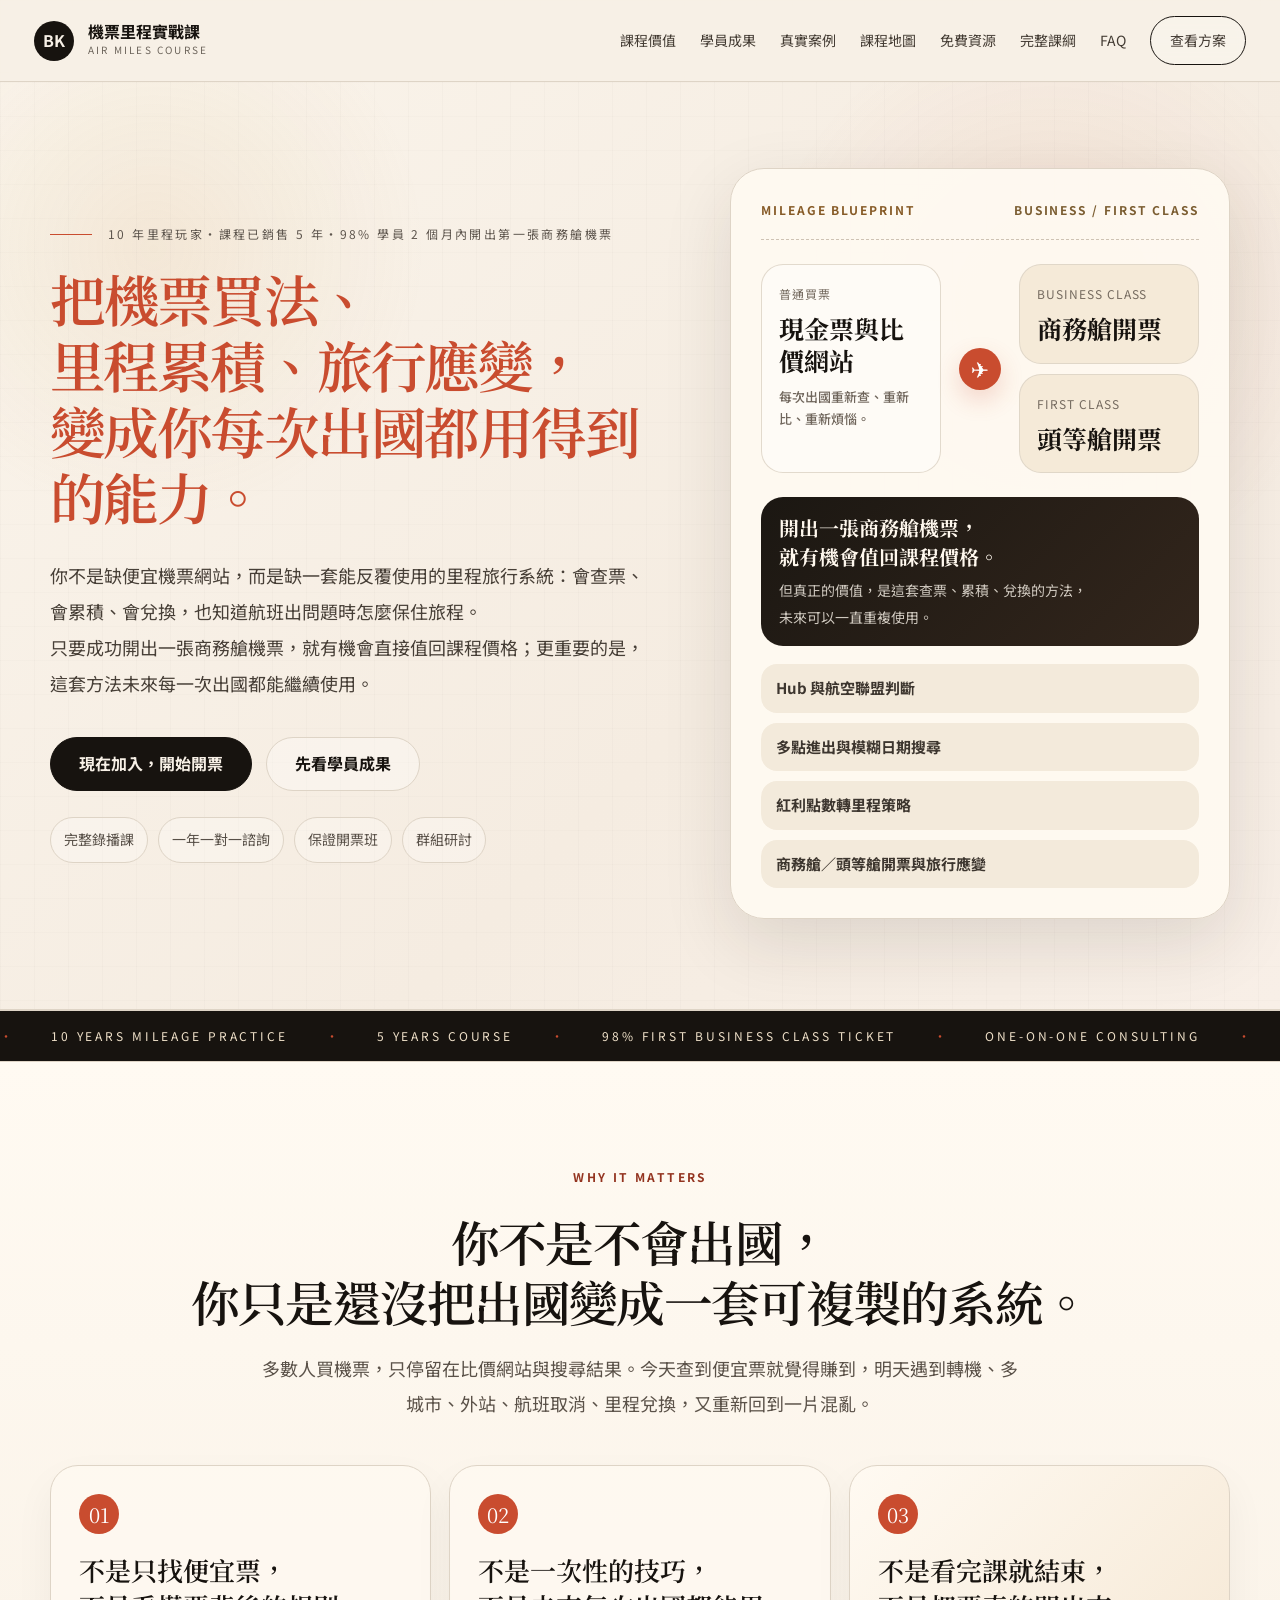
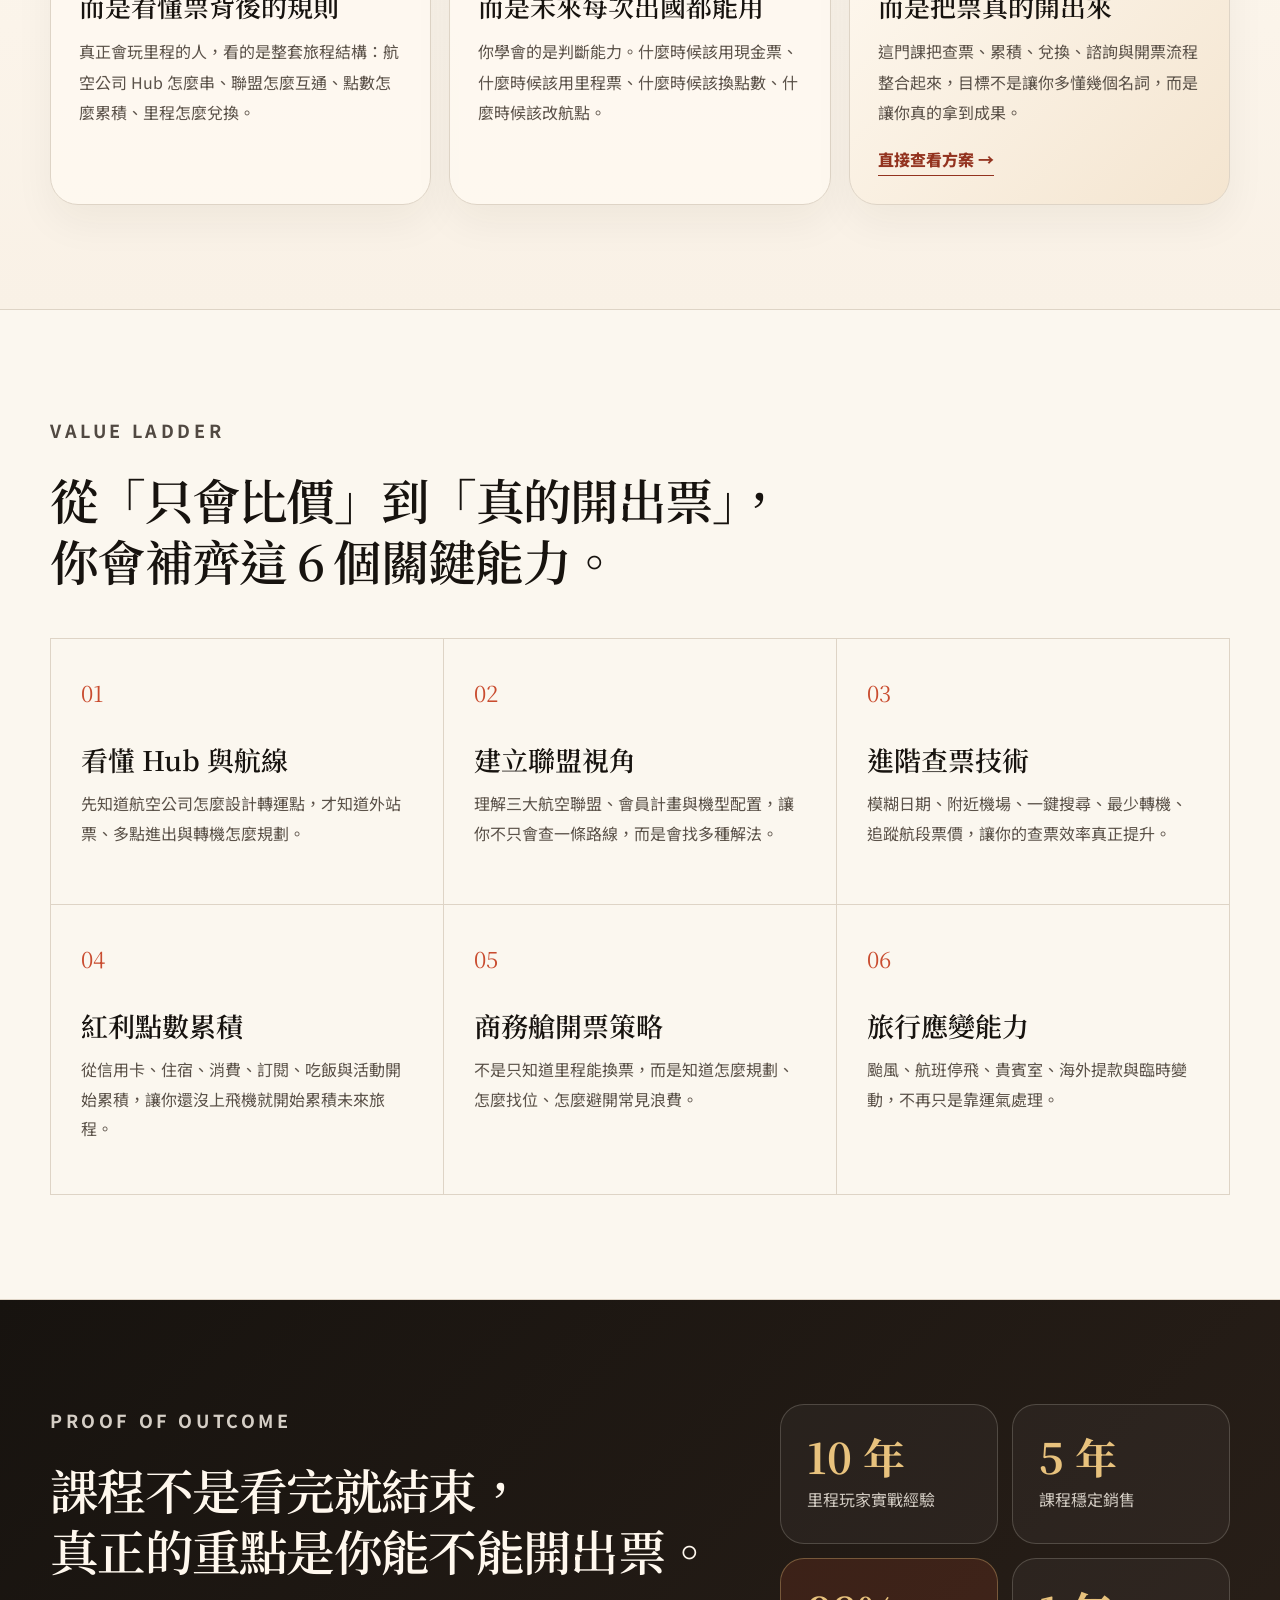
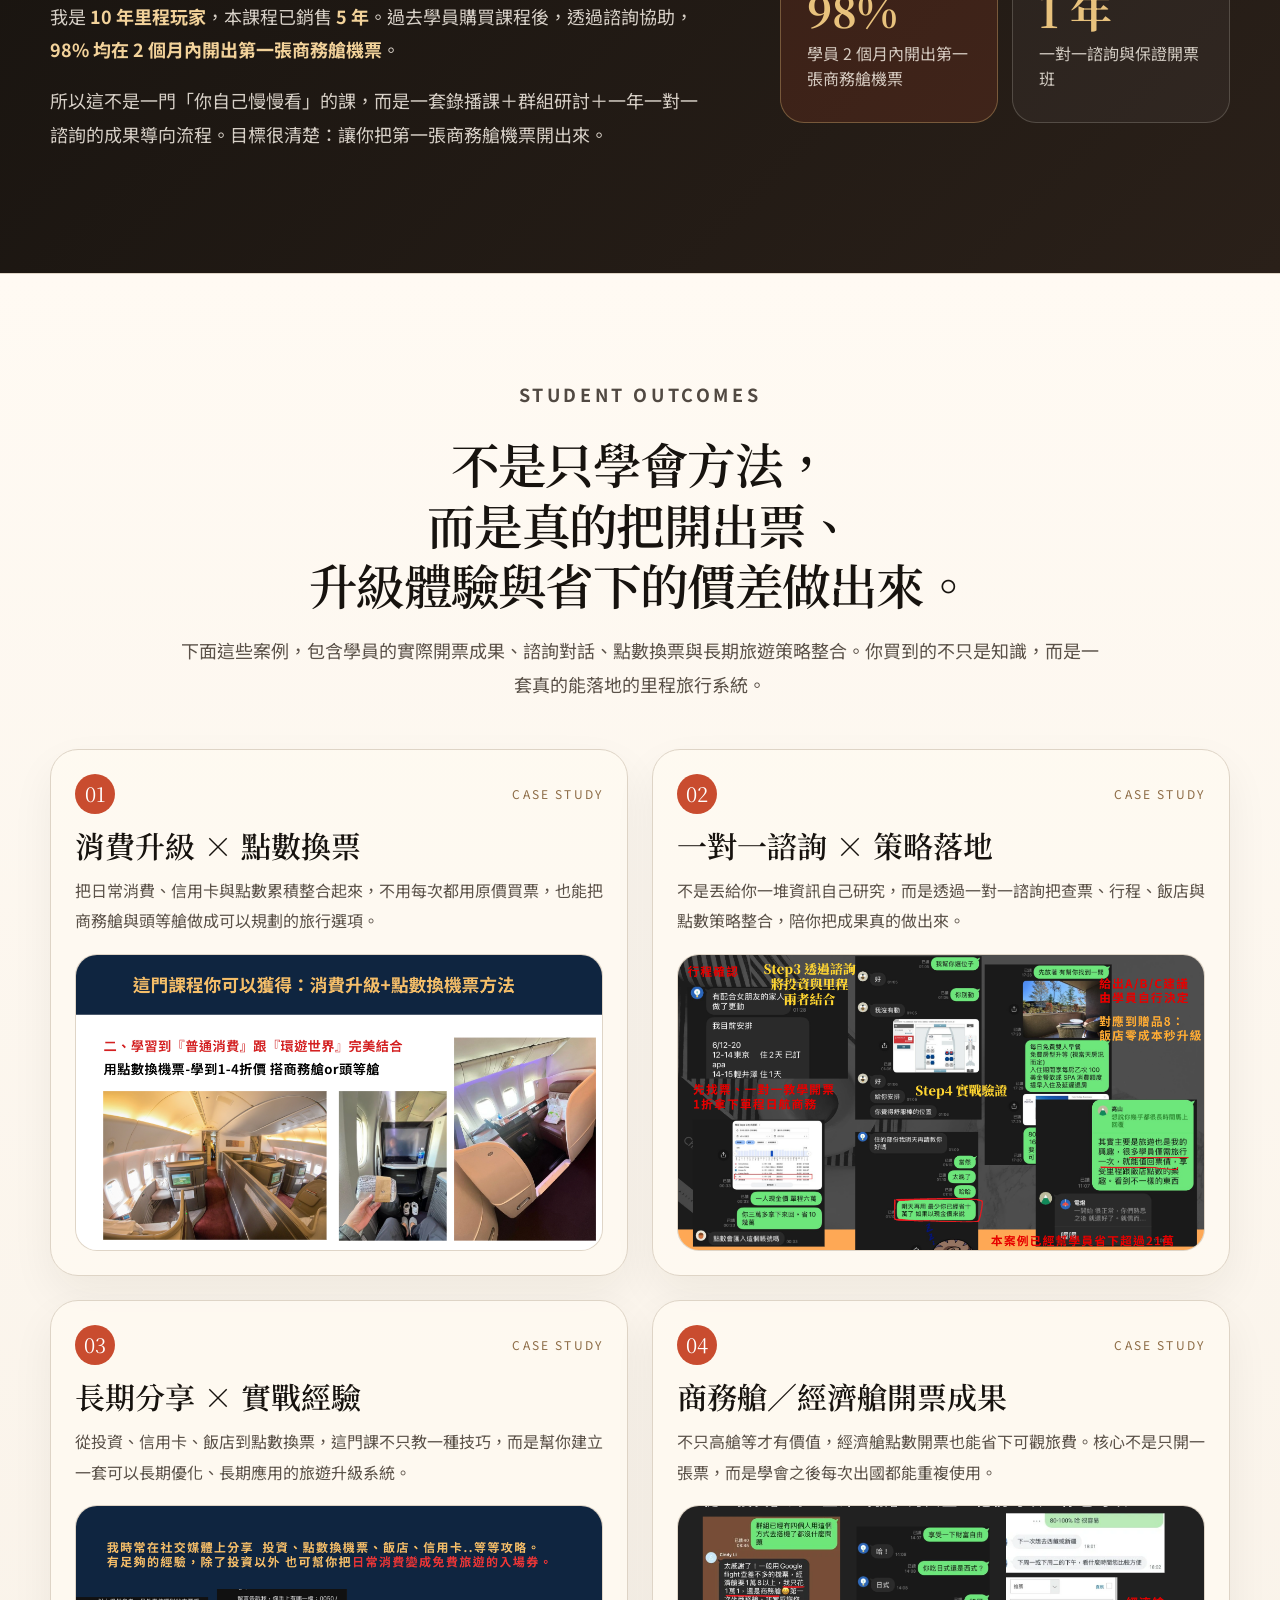
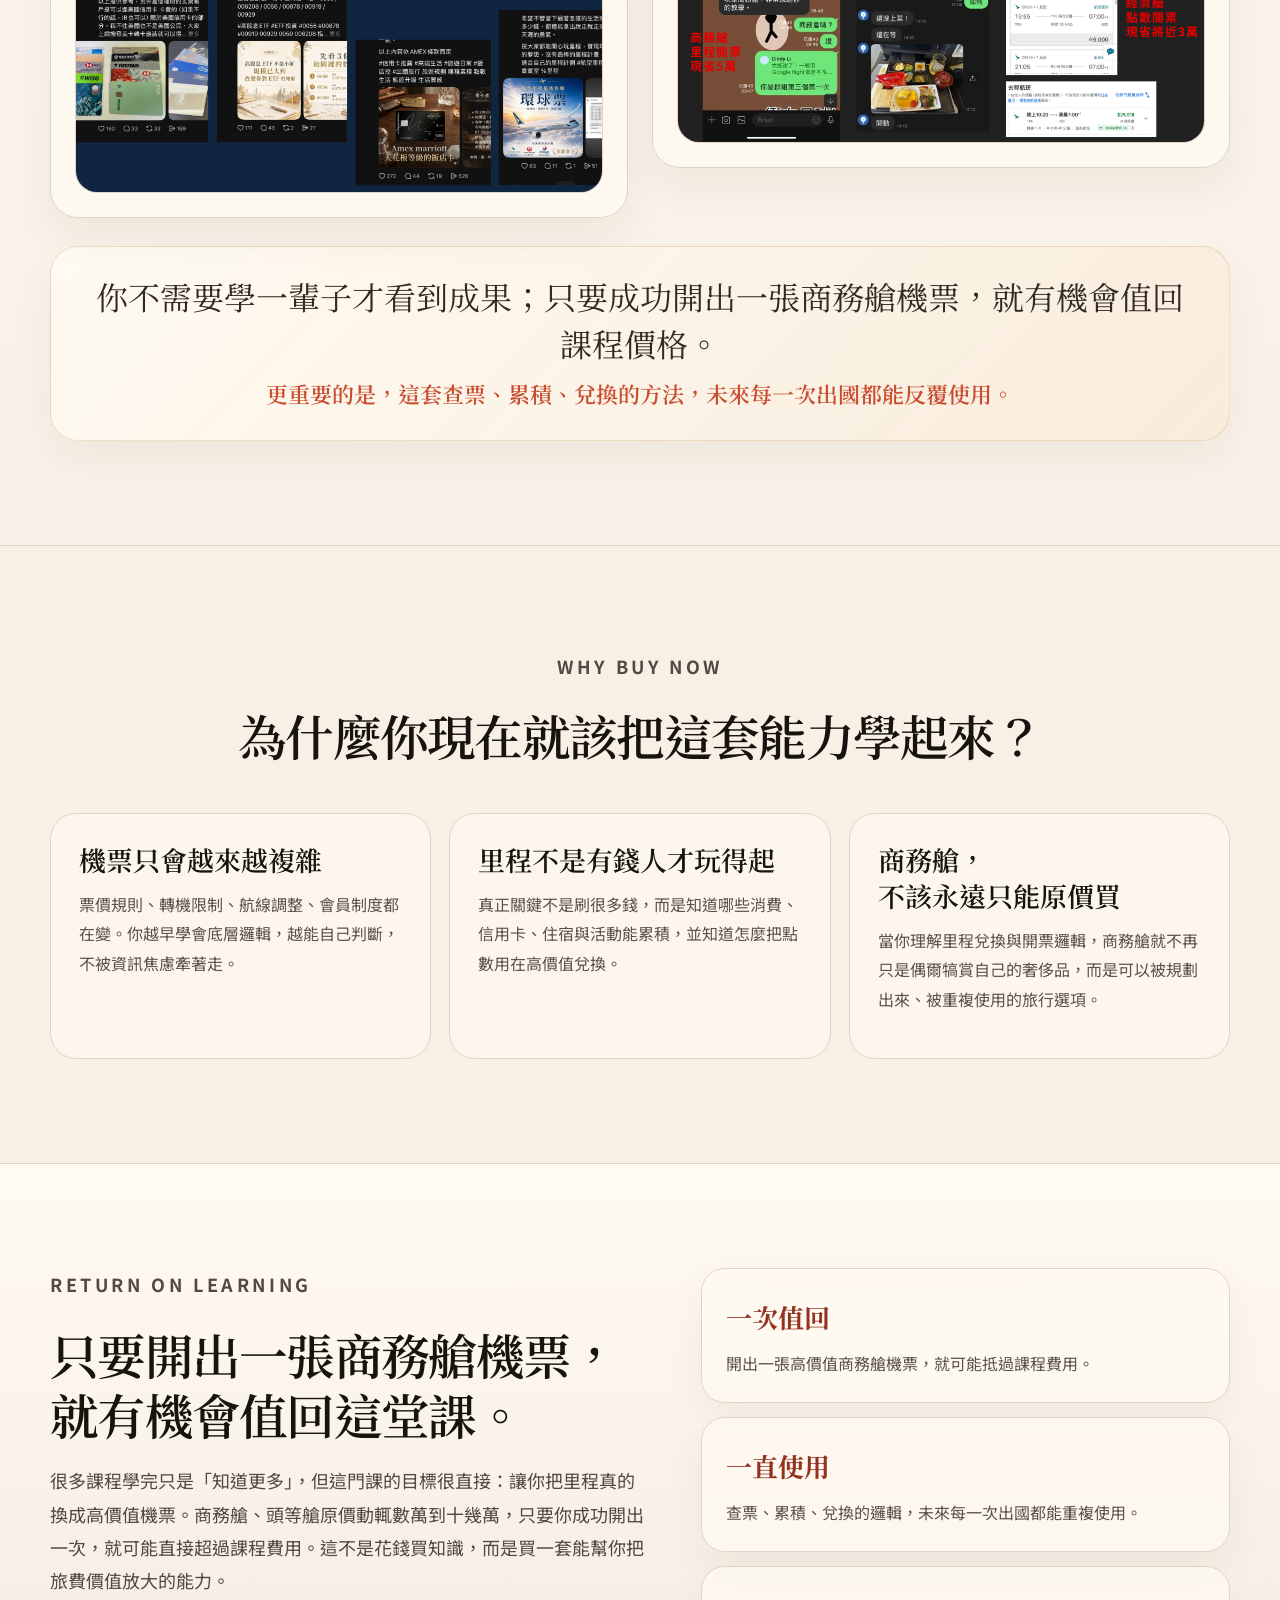
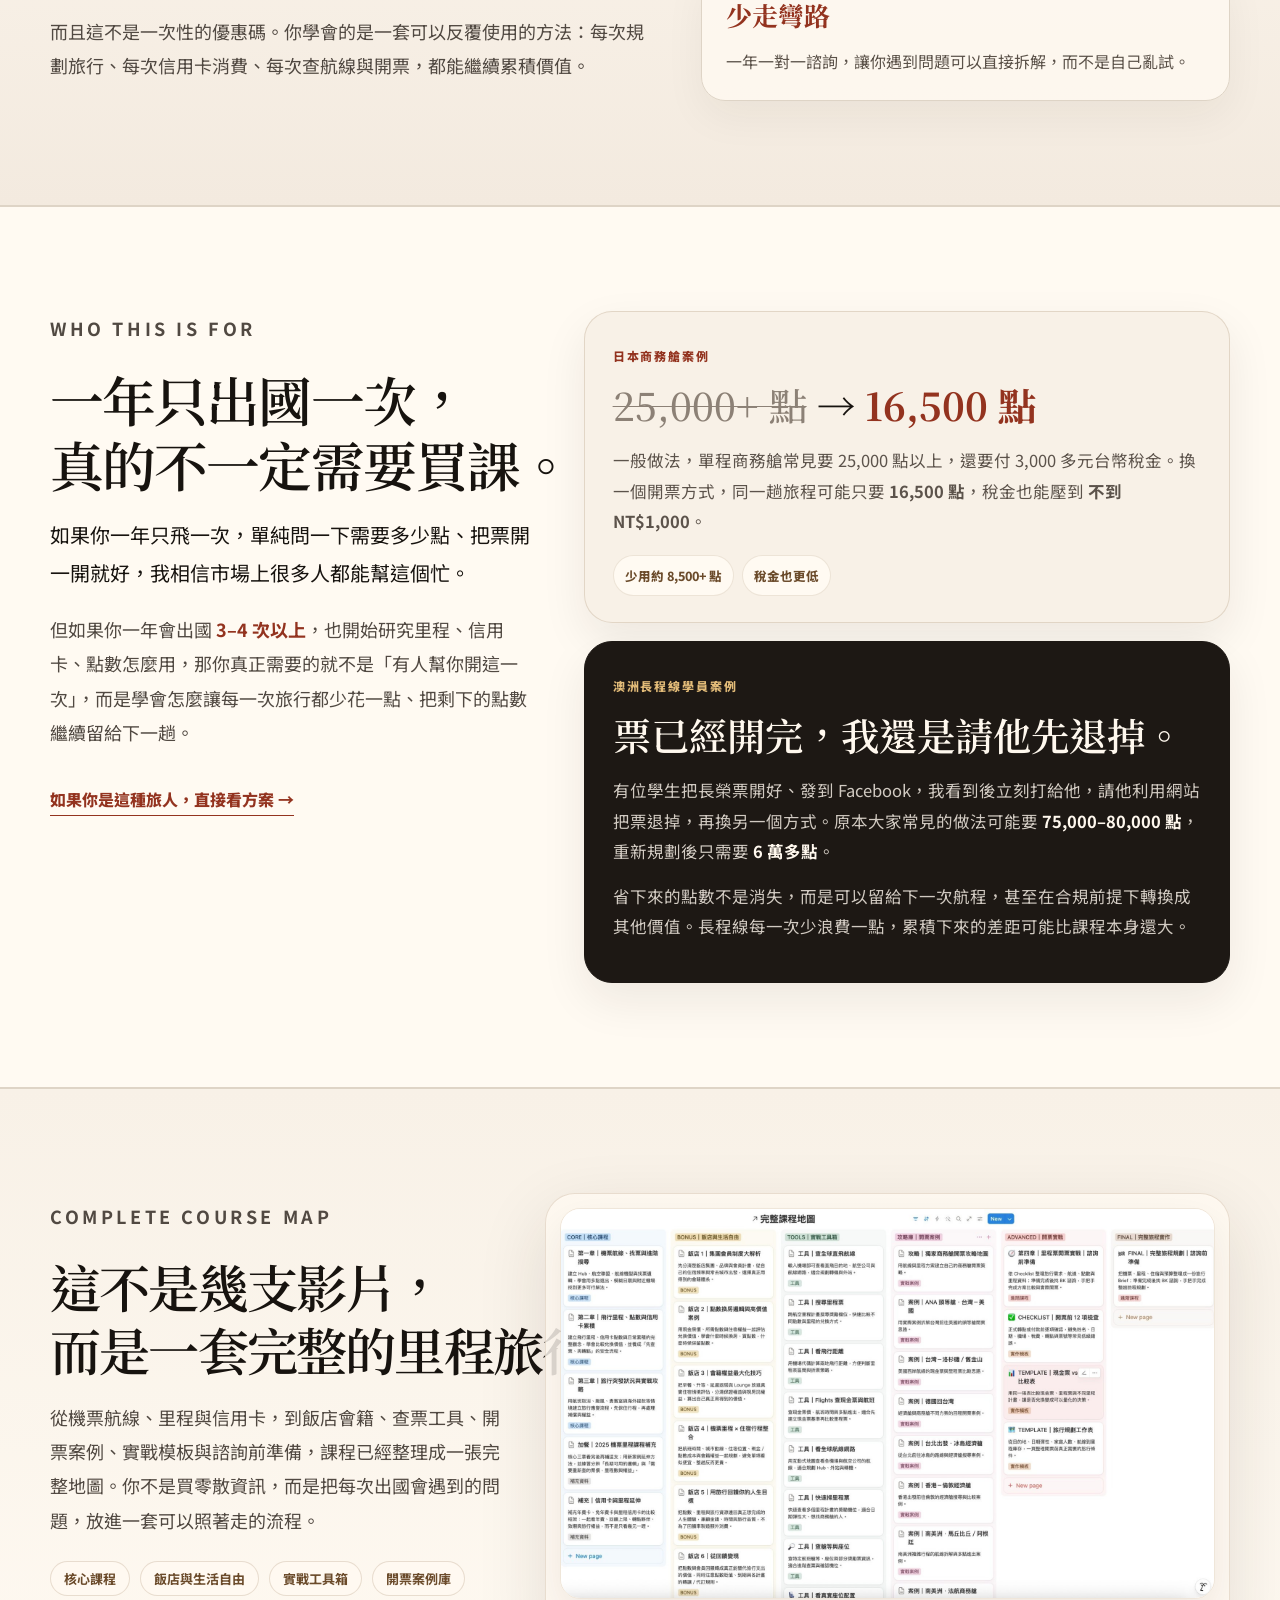
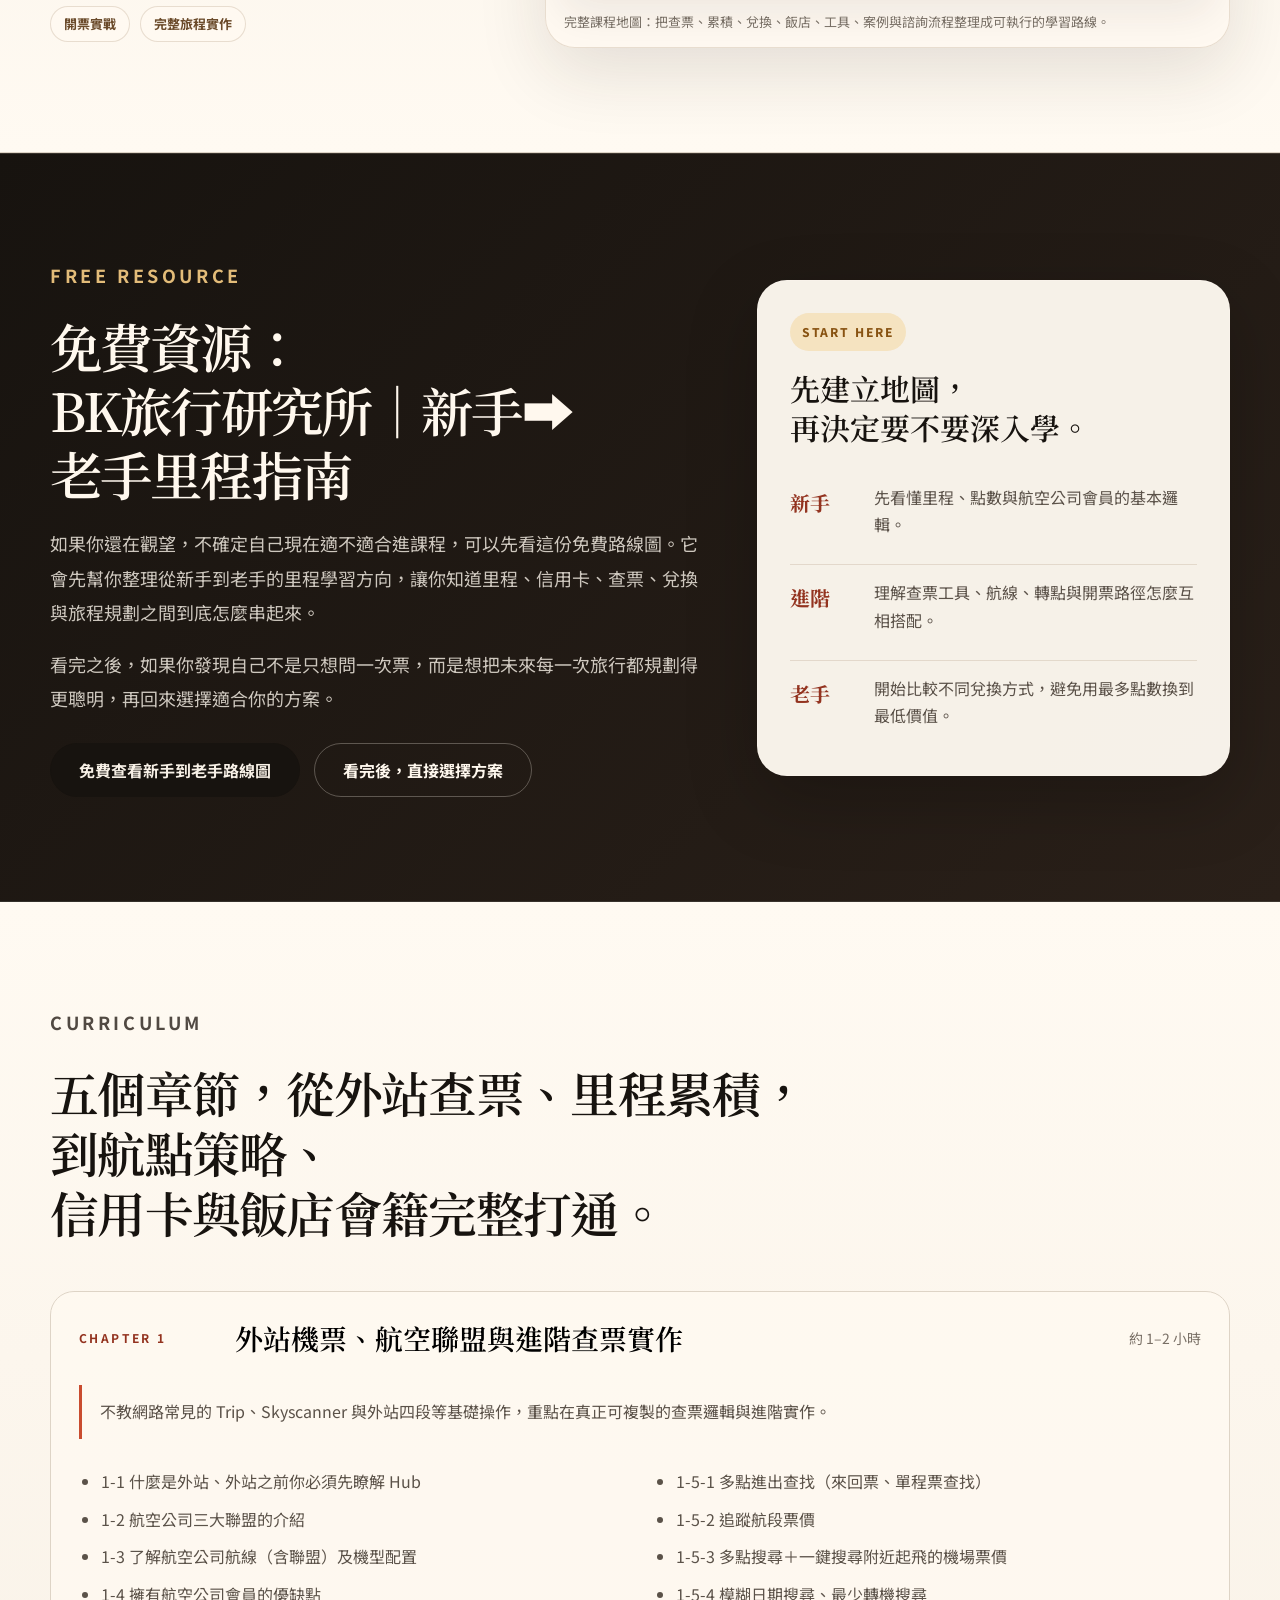
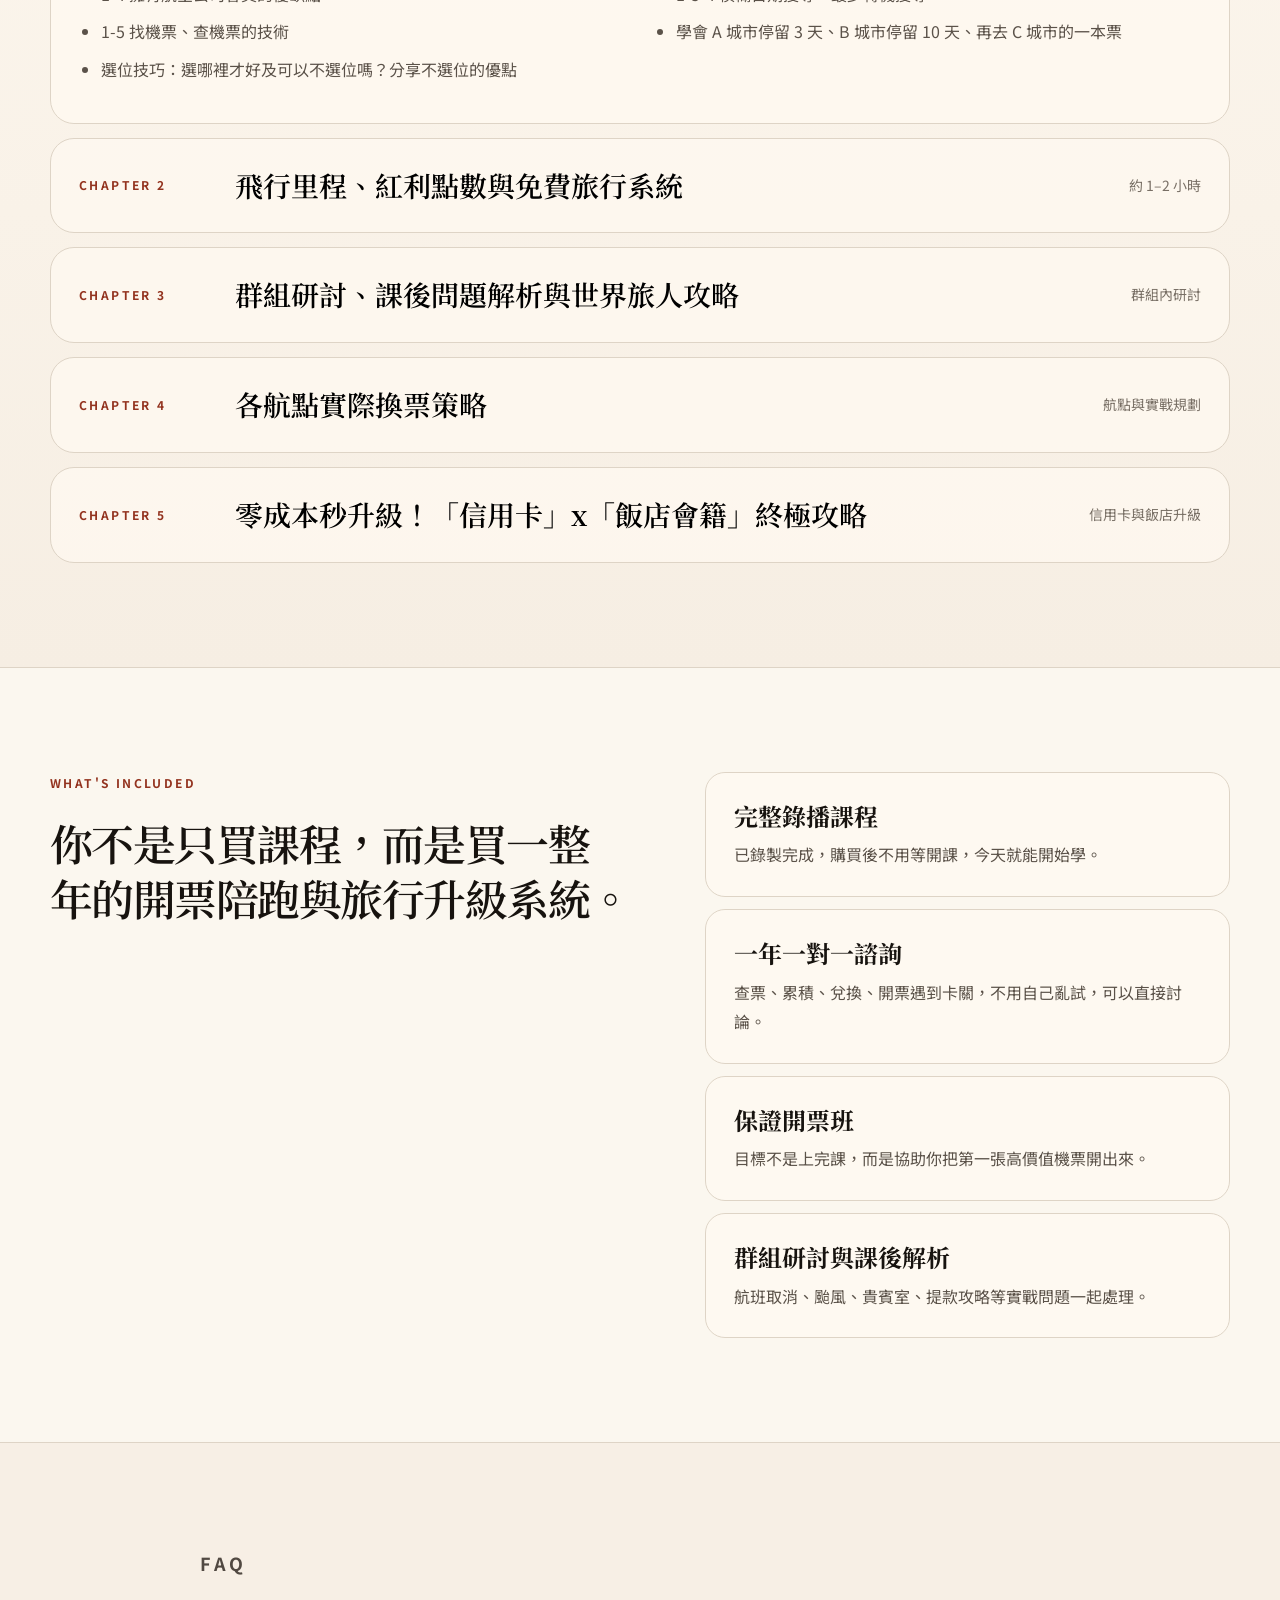
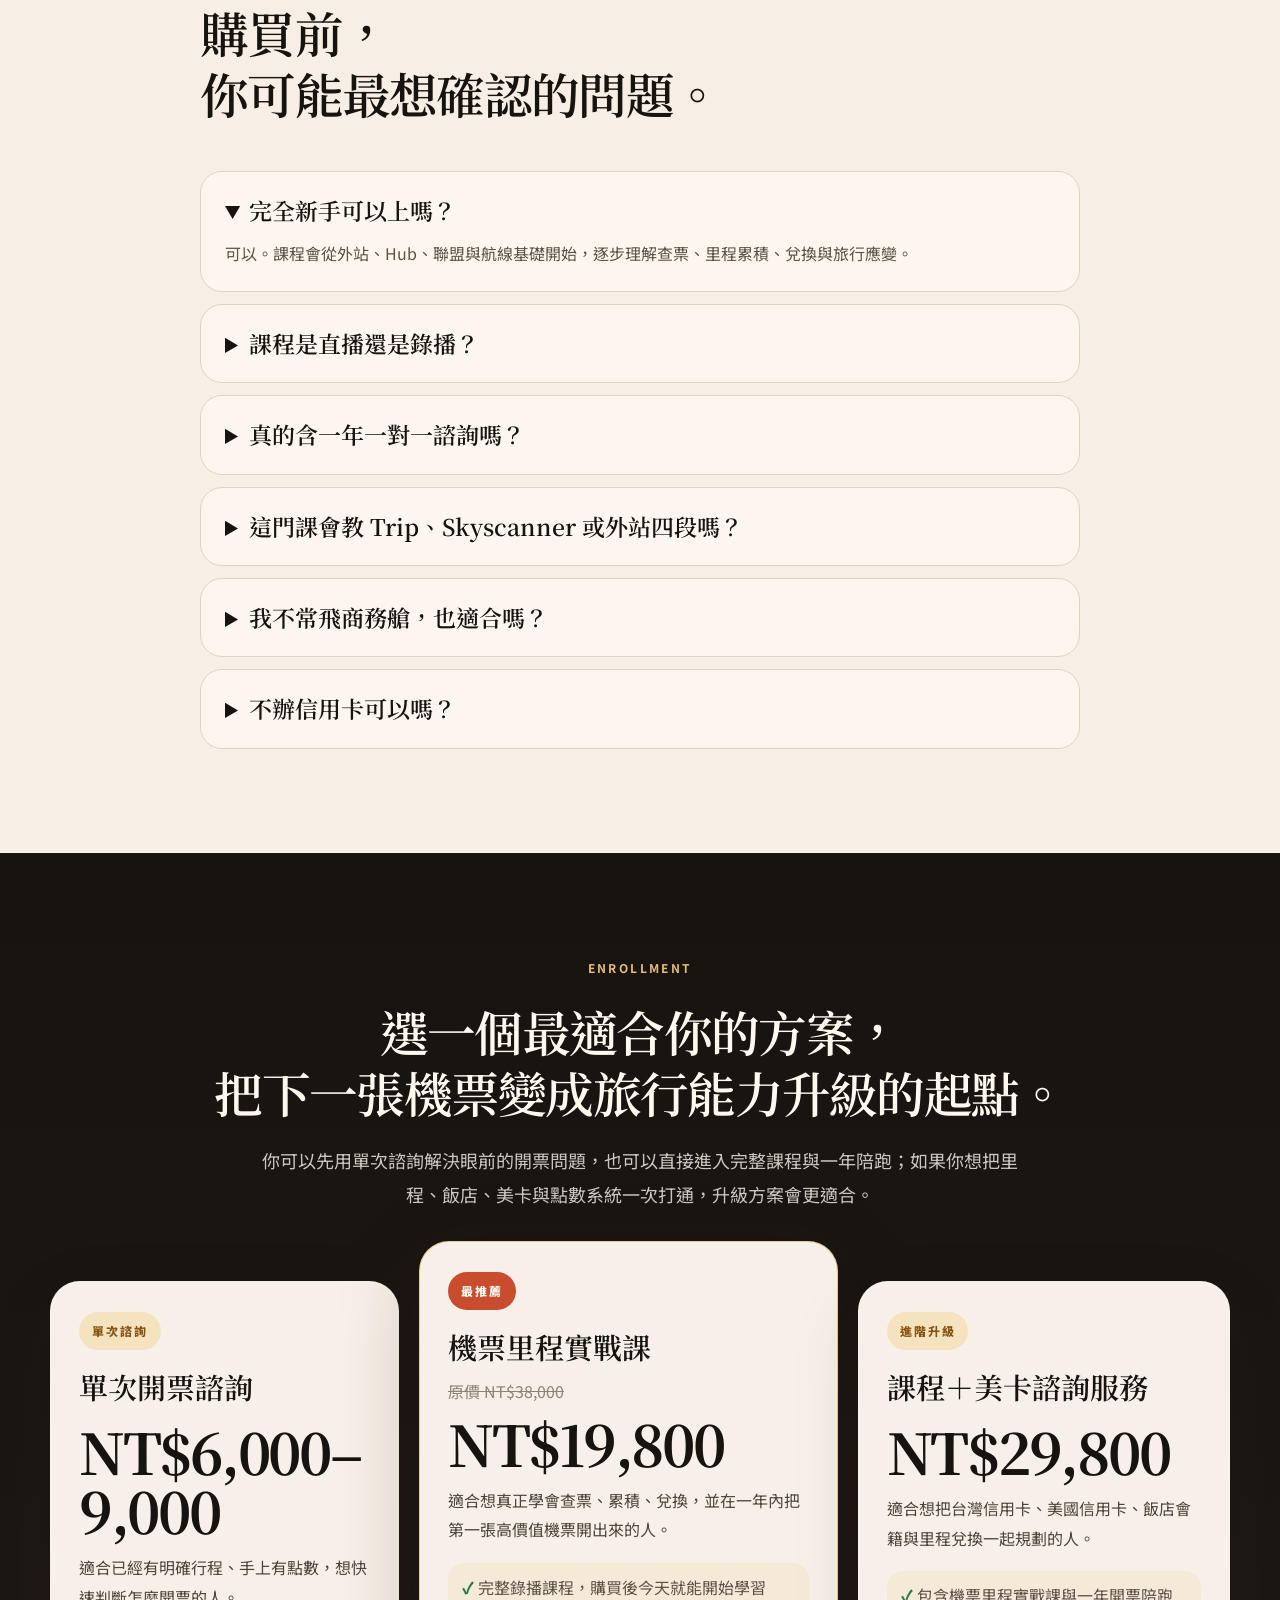
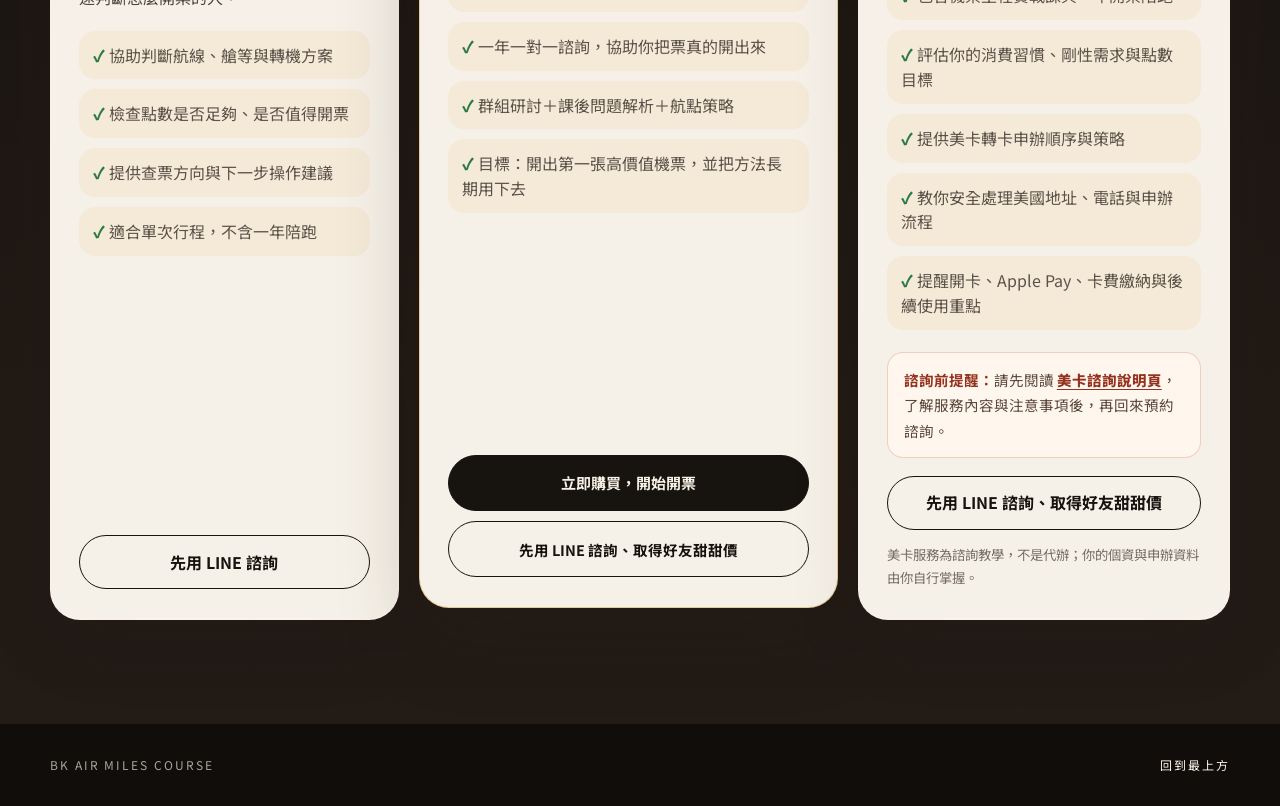
==== index.html @ d999d25a "Add files via upload" ====
<!doctype html>
<html lang="zh-Hant">
<head>
  <meta charset="utf-8">
  <meta name="viewport" content="width=device-width, initial-scale=1">
  <title>機票里程實戰課｜把機票買法、里程累積、旅行應變，變成每次出國都用得到的能力</title>
  <meta name="description" content="10 年里程玩家，課程已銷售 5 年。98% 學員購買課程後，透過諮詢，均在 2 個月內開出第一張商務艙機票。含一年一對一諮詢與保證開票班。">
  <link rel="preconnect" href="https://fonts.googleapis.com">
  <link rel="preconnect" href="https://fonts.gstatic.com" crossorigin>
  <link href="https://fonts.googleapis.com/css2?family=Noto+Serif+TC:wght@400;500;600;700&family=Noto+Sans+TC:wght@300;400;500;700;900&display=swap" rel="stylesheet">
  <link rel="stylesheet" href="styles.css">
</head>
<body>
  <header class="site-header" id="top">
    <a class="brand" href="#top" aria-label="回到首頁">
      <span class="brand-mark">BK</span>
      <span class="brand-copy"><strong>機票里程實戰課</strong><em>AIR MILES COURSE</em></span>
    </a>
    <nav class="nav" aria-label="主要選單">
      <a href="#why">課程價值</a>
      <a href="#proof">學員成果</a><a href="#student-cases">真實案例</a>
      <a href="#course-map">課程地圖</a><a href="#free-resource">免費資源</a><a href="#curriculum">完整課綱</a>
      <a href="#faq">FAQ</a>
      <a class="nav-cta" href="#price">查看方案</a>
    </nav>
    <button class="menu-btn" aria-label="開啟選單" aria-expanded="false">☰</button>
  </header>

  <main>
    <section class="hero">
      <div class="hero-grid-bg"></div>
      <div class="container hero-inner">
        <div class="hero-copy">
          <p class="meta-line"><span></span>10 年里程玩家・課程已銷售 5 年・98% 學員 2 個月內開出第一張商務艙機票</p>
          <h1><span class="h1-line">把<span class="key">機票買法</span>、<span class="hero-break"><br></span><span class="key">里程累積</span>、<span class="key">旅行應變</span>，<span class="hero-break"><br></span>變成你每次出國都用得到的能力。</span></h1>
          <p class="hero-sub">你不是缺便宜機票網站，而是缺一套能反覆使用的里程旅行系統：會查票、會累積、會兌換，也知道航班出問題時怎麼保住旅程。只要成功開出一張商務艙機票，就有機會直接值回課程價格；更重要的是，這套方法未來每一次出國都能繼續使用。</p>
          <div class="hero-actions">
            <a class="btn primary" href="#price">現在加入，開始開票</a>
            <a class="btn secondary" href="#student-cases">先看學員成果</a>
          </div>
          <div class="hero-badges" aria-label="課程特色">
            <span>完整錄播課</span>
            <span>一年一對一諮詢</span>
            <span>保證開票班</span>
            <span>群組研討</span>
          </div>
        </div>

        <aside class="hero-visual" aria-label="里程開票藍圖示意">
          <div class="route-card clean-card">
            <div class="route-head">
              <span>MILEAGE BLUEPRINT</span>
              <em>BUSINESS / FIRST CLASS</em>
            </div>
            <div class="route-path-clean">
              <div class="path-box start">
                <small>普通買票</small>
                <strong>現金票與比價網站</strong>
                <b>每次出國重新查、重新比、重新煩惱。</b>
              </div>
              <div class="path-plane" aria-hidden="true">✈</div>
              <div class="path-goals">
                <div>
                  <small>Business Class</small>
                  <strong>商務艙開票</strong>
                </div>
                <div>
                  <small>First Class</small>
                  <strong>頭等艙開票</strong>
                </div>
              </div>
            </div>
            <div class="roi-note">
              <strong>開出一張商務艙機票，就有機會值回課程價格。</strong>
              <span>但真正的價值，是這套查票、累積、兌換的方法，未來可以一直重複使用。</span>
            </div>
            <ul class="route-list">
              <li>Hub 與航空聯盟判斷</li>
              <li>多點進出與模糊日期搜尋</li>
              <li>紅利點數轉里程策略</li>
              <li>商務艙／頭等艙開票與旅行應變</li>
            </ul>
          </div>
        </aside>
      </div>
    </section>

    <section class="ticker" aria-label="信任指標">
      <div class="ticker-track">
        <span>10 YEARS MILEAGE PRACTICE</span><span>5 YEARS COURSE</span><span>98% FIRST BUSINESS CLASS TICKET</span><span>ONE-ON-ONE CONSULTING</span><span>GUARANTEED TICKETING CLASS</span>
      </div>
    </section>

    <section class="section-pad intro intro-v7" id="why">
      <div class="container intro-layout">
        <div class="intro-heading">
          <p class="eyebrow">WHY IT MATTERS</p>
          <h2>你不是不會出國，你只是還沒把出國變成一套可複製的系統。</h2>
          <p>多數人買機票，只停留在比價網站與搜尋結果。今天查到便宜票就覺得賺到，明天遇到轉機、多城市、外站、航班取消、里程兌換，又重新回到一片混亂。</p>
        </div>
        <div class="intro-proof-grid">
          <article>
            <span>01</span>
            <h3>不是只找便宜票，而是看懂票背後的規則</h3>
            <p>真正會玩里程的人，看的是整套旅程結構：航空公司 Hub 怎麼串、聯盟怎麼互通、點數怎麼累積、里程怎麼兌換。</p>
          </article>
          <article>
            <span>02</span>
            <h3>不是一次性的技巧，而是未來每次出國都能用</h3>
            <p>你學會的是判斷能力。什麼時候該用現金票、什麼時候該用里程票、什麼時候該換點數、什麼時候該改航點。</p>
          </article>
          <article class="intro-cta-card">
            <span>03</span>
            <h3>不是看完課就結束，而是把票真的開出來</h3>
            <p>這門課把查票、累積、兌換、諮詢與開票流程整合起來，目標不是讓你多懂幾個名詞，而是讓你真的拿到成果。</p>
            <a class="text-cta" href="#price">直接查看方案 →</a>
          </article>
        </div>
      </div>
    </section>

    <section class="section-pad minimal-cards">
      <div class="container">
        <div class="section-head">
          <p class="eyebrow">VALUE LADDER</p>
          <h2>從「只會比價」到「真的開出票」，你會補齊這 6 個關鍵能力。</h2>
        </div>
        <div class="value-grid">
          <article><span>01</span><h3>看懂 Hub 與航線</h3><p>先知道航空公司怎麼設計轉運點，才知道外站票、多點進出與轉機怎麼規劃。</p></article>
          <article><span>02</span><h3>建立聯盟視角</h3><p>理解三大航空聯盟、會員計畫與機型配置，讓你不只會查一條路線，而是會找多種解法。</p></article>
          <article><span>03</span><h3>進階查票技術</h3><p>模糊日期、附近機場、一鍵搜尋、最少轉機、追蹤航段票價，讓你的查票效率真正提升。</p></article>
          <article><span>04</span><h3>紅利點數累積</h3><p>從信用卡、住宿、消費、訂閱、吃飯與活動開始累積，讓你還沒上飛機就開始累積未來旅程。</p></article>
          <article><span>05</span><h3>商務艙開票策略</h3><p>不是只知道里程能換票，而是知道怎麼規劃、怎麼找位、怎麼避開常見浪費。</p></article>
          <article><span>06</span><h3>旅行應變能力</h3><p>颱風、航班停飛、貴賓室、海外提款與臨時變動，不再只是靠運氣處理。</p></article>
        </div>
      </div>
    </section>

    <section class="section-pad proof" id="proof">
      <div class="container proof-layout">
        <div class="proof-copy">
          <p class="eyebrow light">PROOF OF OUTCOME</p>
          <h2>課程不是看完就結束，真正的重點是你能不能開出票。</h2>
          <p>我是 <strong>10 年里程玩家</strong>，本課程已銷售 <strong>5 年</strong>。過去學員購買課程後，透過諮詢協助，<strong>98% 均在 2 個月內開出第一張商務艙機票</strong>。</p>
          <p>所以這不是一門「你自己慢慢看」的課，而是一套錄播課＋群組研討＋一年一對一諮詢的成果導向流程。目標很清楚：讓你把第一張商務艙機票開出來。</p>
        </div>
        <div class="proof-panel">
          <div><strong>10 年</strong><span>里程玩家實戰經驗</span></div>
          <div><strong>5 年</strong><span>課程穩定銷售</span></div>
          <div class="highlight"><strong>98%</strong><span>學員 2 個月內開出第一張商務艙機票</span></div>
          <div><strong>1 年</strong><span>一對一諮詢與保證開票班</span></div>
        </div>
      </div>
    </section>

    <section class="section-pad student-cases" id="student-cases">
      <div class="container">
        <div class="section-head center case-head">
          <p class="eyebrow">STUDENT OUTCOMES</p>
          <h2>不是只學會方法，<span class="desktop-break"><br></span>而是真的把開出票、升級體驗與省下的價差做出來。</h2>
          <p>下面這些案例，包含學員的實際開票成果、諮詢對話、點數換票與長期旅遊策略整合。你買到的不只是知識，而是一套真的能落地的里程旅行系統。</p>
        </div>

        <div class="cases-grid">
          <article class="case-card">
            <div class="case-label"><span>01</span><em>CASE STUDY</em></div>
            <h3>消費升級 × 點數換票</h3>
            <p>把日常消費、信用卡與點數累積整合起來，不用每次都用原價買票，也能把商務艙與頭等艙做成可以規劃的旅行選項。</p>
            <figure class="case-image">
              <img src="assets/case-01.png" alt="學員案例：用點數換票與商務艙、頭等艙搭乘成果截圖">
            </figure>
          </article>

          <article class="case-card">
            <div class="case-label"><span>02</span><em>CASE STUDY</em></div>
            <h3>一對一諮詢 × 策略落地</h3>
            <p>不是丟給你一堆資訊自己研究，而是透過一對一諮詢把查票、行程、飯店與點數策略整合，陪你把成果真的做出來。</p>
            <figure class="case-image">
              <img src="assets/case-02.png" alt="學員案例：一對一諮詢對話與實際規劃成果截圖">
            </figure>
          </article>

          <article class="case-card">
            <div class="case-label"><span>03</span><em>CASE STUDY</em></div>
            <h3>長期分享 × 實戰經驗</h3>
            <p>從投資、信用卡、飯店到點數換票，這門課不只教一種技巧，而是幫你建立一套可以長期優化、長期應用的旅遊升級系統。</p>
            <figure class="case-image">
              <img src="assets/case-03.png" alt="學員案例：社群分享與點數、飯店、信用卡整合成果截圖">
            </figure>
          </article>

          <article class="case-card">
            <div class="case-label"><span>04</span><em>CASE STUDY</em></div>
            <h3>商務艙／經濟艙開票成果</h3>
            <p>不只高艙等才有價值，經濟艙點數開票也能省下可觀旅費。核心不是只開一張票，而是學會之後每次出國都能重複使用。</p>
            <figure class="case-image">
              <img src="assets/case-04.png" alt="學員案例：商務艙與經濟艙開票、對話與比價成果截圖">
            </figure>
          </article>
        </div>

        <div class="cases-summary">
          <p>你不需要學一輩子才看到成果；只要成功開出一張商務艙機票，就有機會值回課程價格。</p>
          <strong>更重要的是，這套查票、累積、兌換的方法，未來每一次出國都能反覆使用。</strong>
        </div>
      </div>
    </section>

    <section class="section-pad sales-reasons">
      <div class="container">
        <div class="section-head center">
          <p class="eyebrow">WHY BUY NOW</p>
          <h2>為什麼你現在就該把這套能力學起來？</h2>
        </div>
        <div class="reason-grid">
          <article><h3>機票只會越來越複雜</h3><p>票價規則、轉機限制、航線調整、會員制度都在變。你越早學會底層邏輯，越能自己判斷，不被資訊焦慮牽著走。</p></article>
          <article><h3>里程不是有錢人才玩得起</h3><p>真正關鍵不是刷很多錢，而是知道哪些消費、信用卡、住宿與活動能累積，並知道怎麼把點數用在高價值兌換。</p></article>
          <article><h3>商務艙，不該永遠只能原價買</h3><p>當你理解里程兌換與開票邏輯，商務艙就不再只是偶爾犒賞自己的奢侈品，而是可以被規劃出來、被重複使用的旅行選項。</p></article>
        </div>
      </div>
    </section>

    <section class="section-pad roi-section">
      <div class="container roi-grid">
        <div class="roi-main">
          <p class="eyebrow">RETURN ON LEARNING</p>
          <h2>只要開出一張商務艙機票，就有機會值回這堂課。</h2>
          <p>很多課程學完只是「知道更多」，但這門課的目標很直接：讓你把里程真的換成高價值機票。商務艙、頭等艙原價動輒數萬到十幾萬，只要你成功開出一次，就可能直接超過課程費用。這不是花錢買知識，而是買一套能幫你把旅費價值放大的能力。</p>
          <p>而且這不是一次性的優惠碼。你學會的是一套可以反覆使用的方法：每次規劃旅行、每次信用卡消費、每次查航線與開票，都能繼續累積價值。</p>
        </div>
        <div class="roi-points">
          <article><strong>一次值回</strong><span>開出一張高價值商務艙機票，就可能抵過課程費用。</span></article>
          <article><strong>一直使用</strong><span>查票、累積、兌換的邏輯，未來每一次出國都能重複使用。</span></article>
          <article><strong>少走彎路</strong><span>一年一對一諮詢，讓你遇到問題可以直接拆解，而不是自己亂試。</span></article>
        </div>
      </div>
    </section>

    <section class="section-pad frequency-fit" id="who-needs-this">
      <div class="container frequency-fit-wrap">
        <div class="frequency-fit-copy">
          <p class="eyebrow">WHO THIS IS FOR</p>
          <h2>一年只出國一次，真的不一定需要買課。</h2>
          <p class="lead">如果你一年只飛一次，單純問一下需要多少點、把票開一開就好，我相信市場上很多人都能幫這個忙。</p>
          <p>但如果你一年會出國 <strong>3–4 次以上</strong>，也開始研究里程、信用卡、點數怎麼用，那你真正需要的就不是「有人幫你開這一次」，而是學會怎麼讓每一次旅行都少花一點、把剩下的點數繼續留給下一趟。</p>
          <a class="text-cta" href="#price">如果你是這種旅人，直接看方案 →</a>
        </div>
        <div class="frequency-examples">
          <article class="saving-card">
            <span class="saving-kicker">日本商務艙案例</span>
            <h3><del>25,000+ 點</del> → <strong>16,500 點</strong></h3>
            <p>一般做法，單程商務艙常見要 25,000 點以上，還要付 3,000 多元台幣稅金。換一個開票方式，同一趟旅程可能只要 <strong>16,500 點</strong>，稅金也能壓到 <strong>不到 NT$1,000</strong>。</p>
            <div class="saving-meta"><span>少用約 8,500+ 點</span><span>稅金也更低</span></div>
          </article>
          <article class="saving-card featured-saving">
            <span class="saving-kicker">澳洲長程線學員案例</span>
            <h3>票已經開完，我還是請他先退掉。</h3>
            <p>有位學生把長榮票開好、發到 Facebook，我看到後立刻打給他，請他利用網站把票退掉，再換另一個方式。原本大家常見的做法可能要 <strong>75,000–80,000 點</strong>，重新規劃後只需要 <strong>6 萬多點</strong>。</p>
            <p>省下來的點數不是消失，而是可以留給下一次航程，甚至在合規前提下轉換成其他價值。長程線每一次少浪費一點，累積下來的差距可能比課程本身還大。</p>
          </article>
        </div>
      </div>
    </section>

    <section class="section-pad course-map-section" id="course-map">
      <div class="container course-map-wrap">
        <div class="course-map-copy">
          <p class="eyebrow">COMPLETE COURSE MAP</p>
          <h2>這不是幾支影片，<span class="desktop-break"><br></span>而是一套完整的里程旅行操作系統。</h2>
          <p>從機票航線、里程與信用卡，到飯店會籍、查票工具、開票案例、實戰模板與諮詢前準備，課程已經整理成一張完整地圖。你不是買零散資訊，而是把每次出國會遇到的問題，放進一套可以照著走的流程。</p>
          <div class="map-proof-points">
            <span>核心課程</span>
            <span>飯店與生活自由</span>
            <span>實戰工具箱</span>
            <span>開票案例庫</span>
            <span>開票實戰</span>
            <span>完整旅程實作</span>
          </div>
        </div>
        <figure class="course-map-visual">
          <img src="assets/course-map.jpg" alt="機票里程實戰課完整課程地圖，包含核心課程、飯店與生活自由、實戰工具箱、開票案例、進階開票實戰與完整旅程實作">
          <figcaption>完整課程地圖：把查票、累積、兌換、飯店、工具、案例與諮詢流程整理成可執行的學習路線。</figcaption>
        </figure>
      </div>
    </section>


    <section class="section-pad free-resource" id="free-resource">
      <div class="container free-resource-wrap">
        <div class="free-resource-copy">
          <p class="eyebrow">FREE RESOURCE</p>
          <h2>免費資源：<span class="desktop-break"><br></span>BK旅行研究所｜新手⮕老手里程指南</h2>
          <p>如果你還在觀望，不確定自己現在適不適合進課程，可以先看這份免費路線圖。它會先幫你整理從新手到老手的里程學習方向，讓你知道里程、信用卡、查票、兌換與旅程規劃之間到底怎麼串起來。</p>
          <p>看完之後，如果你發現自己不是只想問一次票，而是想把未來每一次旅行都規劃得更聰明，再回來選擇適合你的方案。</p>
          <div class="free-resource-actions">
            <a class="btn primary" href="https://brianyeh.notion.site/BK-3c77a5ef3fe180758312d69c197f0e9e?source=copy_link" target="_blank" rel="noopener">免費查看新手到老手路線圖</a>
            <a class="btn secondary" href="#price">看完後，直接選擇方案</a>
          </div>
        </div>
        <div class="free-resource-card" aria-label="免費資源內容重點">
          <span class="resource-label">START HERE</span>
          <h3>先建立地圖，再決定要不要深入學。</h3>
          <ul>
            <li><strong>新手</strong><span>先看懂里程、點數與航空公司會員的基本邏輯。</span></li>
            <li><strong>進階</strong><span>理解查票工具、航線、轉點與開票路徑怎麼互相搭配。</span></li>
            <li><strong>老手</strong><span>開始比較不同兌換方式，避免用最多點數換到最低價值。</span></li>
          </ul>
        </div>
      </div>
    </section>

    <section class="section-pad curriculum" id="curriculum">
      <div class="container">
        <div class="section-head">
          <p class="eyebrow">CURRICULUM</p>
          <h2>五個章節，從外站查票、里程累積，<span class="desktop-break"><br></span>到航點策略、信用卡與飯店會籍完整打通。</h2>
        </div>
        <div class="curriculum-list">
          <article class="module open">
            <button class="module-title" aria-expanded="true"><span>Chapter 1</span><strong>外站機票、航空聯盟與進階查票實作</strong><em>約 1–2 小時</em></button>
            <div class="module-content">
              <p class="module-note">不教網路常見的 Trip、Skyscanner 與外站四段等基礎操作，重點在真正可複製的查票邏輯與進階實作。</p>
              <div class="lesson-grid">
                <ul>
                  <li>1-1 什麼是外站、外站之前你必須先瞭解 Hub</li>
                  <li>1-2 航空公司三大聯盟的介紹</li>
                  <li>1-3 了解航空公司航線（含聯盟）及機型配置</li>
                  <li>1-4 擁有航空公司會員的優缺點</li>
                  <li>1-5 找機票、查機票的技術</li>
                  <li>選位技巧：選哪裡才好及可以不選位嗎？分享不選位的優點</li>
                </ul>
                <ul>
                  <li>1-5-1 多點進出查找（來回票、單程票查找）</li>
                  <li>1-5-2 追蹤航段票價</li>
                  <li>1-5-3 多點搜尋＋一鍵搜尋附近起飛的機場票價</li>
                  <li>1-5-4 模糊日期搜尋、最少轉機搜尋</li>
                  <li>學會 A 城市停留 3 天、B 城市停留 10 天、再去 C 城市的一本票</li>
                </ul>
              </div>
            </div>
          </article>
          <article class="module">
            <button class="module-title" aria-expanded="false"><span>Chapter 2</span><strong>飛行里程、紅利點數與免費旅行系統</strong><em>約 1–2 小時</em></button>
            <div class="module-content">
              <div class="lesson-grid">
                <ul>
                  <li>2-1 什麼是飛行里程數？如何累積？</li>
                  <li>2-2 如何靠紅利點數（里程數）換機票省下旅行費用</li>
                  <li>2-3 如何在還沒上飛機就開始取得里程、並免費旅行</li>
                  <li>2-4 免年費的信用卡推薦（台灣三張、美卡兩張）</li>
                </ul>
                <ul>
                  <li>2-5 訂雜誌、訂住宿、信用卡消費、買東西、吃飯等都能累積或加速累積里程</li>
                  <li>如果用不到，里程也可以轉換成價值，只是你不知道而已</li>
                  <li>建立自己的里程累積與兌換節奏</li>
                </ul>
              </div>
            </div>
          </article>
          <article class="module">
            <button class="module-title" aria-expanded="false"><span>Chapter 3</span><strong>群組研討、課後問題解析與世界旅人攻略</strong><em>群組內研討</em></button>
            <div class="module-content">
              <p class="module-note">此部分會在群組內研討，並約一個大家可以的時間來討論。</p>
              <div class="lesson-grid">
                <ul>
                  <li>3-0 線上課程課後問題解析</li>
                  <li>3-1 飛機忽然不飛了，怎麼不靠旅平險繼續行程？</li>
                  <li>3-2 颱風來襲，知道航班可能將要取消，該如何應對</li>
                </ul>
                <ul>
                  <li>3-4 信用卡貴賓室攻略（JCB、龍騰、信用卡、PP 卡）</li>
                  <li>3-5 世界旅人提款攻略 HSBC + Wise</li>
                  <li>討論、群組教學、課後研討</li>
                </ul>
              </div>
            </div>
          </article>
          <article class="module">
            <button class="module-title" aria-expanded="false"><span>Chapter 4</span><strong>各航點實際換票策略</strong><em>航點與實戰規劃</em></button>
            <div class="module-content">
              <p class="module-note">把「遙遠的退休計畫」變成「可立即規劃第二人生」：從信用卡策略、買點數、換機票到航點規劃，建立可以現在就開始執行的旅遊升級路線。</p>
              <div class="lesson-grid">
                <ul>
                  <li>熱門航點的實際換票路徑拆解</li>
                  <li>亞洲、歐洲、美洲與長線航點的開票邏輯</li>
                  <li>什麼時候適合買點數？什麼時候不該買？</li>
                  <li>信用卡點數如何配合不同航空計畫使用</li>
                </ul>
                <ul>
                  <li>商務艙與頭等艙的高價值兌換判斷</li>
                  <li>如何把年度旅遊、家庭旅行與人生規劃一起安排</li>
                  <li>點數不足時的補點、轉點與替代方案</li>
                  <li>從一張票開始，建立長期旅行自由度</li>
                </ul>
              </div>
            </div>
          </article>
          <article class="module">
            <button class="module-title" aria-expanded="false"><span>Chapter 5</span><strong>零成本秒升級！「信用卡」x「飯店會籍」終極攻略</strong><em>信用卡與飯店升級</em></button>
            <div class="module-content">
              <p class="module-note">真正的旅行升級，不只發生在飛機上。這一章會把信用卡、飯店會籍、早餐、升等、延遲退房與海外支付一起整合，讓你的每一次出國體驗全面升級。</p>
              <div class="lesson-grid">
                <ul>
                  <li>信用卡權益如何轉成免費早餐、房型升等與貴賓室</li>
                  <li>飯店會籍與聯名卡的使用策略</li>
                  <li>如何用低成本取得更好的住宿體驗</li>
                  <li>JCB、龍騰、信用卡、PP 卡貴賓室攻略</li>
                </ul>
                <ul>
                  <li>飯店升等、延遲退房、迎賓禮與餐飲額度怎麼用</li>
                  <li>HSBC + Wise 世界旅人提款與海外支付攻略</li>
                  <li>信用卡年費、權益與回饋該如何評估</li>
                  <li>把機票、飯店、信用卡與點數整合成完整旅行系統</li>
                </ul>
              </div>
            </div>
          </article>
        </div>
      </div>
    </section>

    <section class="section-pad offer-stack">
      <div class="container two-col">
        <div>
          <p class="eyebrow">WHAT'S INCLUDED</p>
          <h2>你不是只買課程，而是買一整年的開票陪跑與旅行升級系統。</h2>
        </div>
        <div class="include-list">
          <div><strong>完整錄播課程</strong><span>已錄製完成，購買後不用等開課，今天就能開始學。</span></div>
          <div><strong>一年一對一諮詢</strong><span>查票、累積、兌換、開票遇到卡關，不用自己亂試，可以直接討論。</span></div>
          <div><strong>保證開票班</strong><span>目標不是上完課，而是協助你把第一張高價值機票開出來。</span></div>
          <div><strong>群組研討與課後解析</strong><span>航班取消、颱風、貴賓室、提款攻略等實戰問題一起處理。</span></div>
        </div>
      </div>
    </section>

    <section class="section-pad faq" id="faq">
      <div class="container narrow">
        <div class="section-head">
          <p class="eyebrow">FAQ</p>
          <h2>購買前，<span class="desktop-break"><br></span>你可能最想確認的問題。</h2>
        </div>
        <div class="faq-list">
          <details open><summary>完全新手可以上嗎？</summary><p>可以。課程會從外站、Hub、聯盟與航線基礎開始，逐步理解查票、里程累積、兌換與旅行應變。</p></details>
          <details><summary>課程是直播還是錄播？</summary><p>課程已錄製完成，購買後可以直接開始學習；另外還有群組研討與一年一對一諮詢。</p></details>
          <details><summary>真的含一年一對一諮詢嗎？</summary><p>是，方案包含一年一對一諮詢與保證開票班，協助你在實際規劃與開票過程中少走彎路。</p></details>
          <details><summary>這門課會教 Trip、Skyscanner 或外站四段嗎？</summary><p>不以這些基礎內容為主。課程重點放在 Hub、聯盟、航線、進階查票與可延伸的規劃邏輯。</p></details>
          <details><summary>我不常飛商務艙，也適合嗎？</summary><p>適合。即使你先從經濟艙與一般出國開始，這套機票與里程邏輯也會幫助你省下旅費、提高彈性，未來再逐步升級。</p></details>
          <details><summary>不辦信用卡可以嗎？</summary><p>可以。課程裡面會教你購買點數的方法，不一定要靠辦信用卡累積里程；信用卡只是其中一種加速工具，不是唯一方式。</p></details>
        </div>
      </div>
    </section>

    <section class="section-pad price" id="price">
      <div class="container price-header">
        <p class="eyebrow">ENROLLMENT</p>
        <h2>選一個最適合你的方案，把下一張機票變成旅行能力升級的起點。</h2>
        <p>你可以先用單次諮詢解決眼前的開票問題，也可以直接進入完整課程與一年陪跑；如果你想把里程、飯店、美卡與點數系統一次打通，升級方案會更適合。</p>
      </div>

      <div class="container plan-grid">
        <article class="plan-card plan-single">
          <span class="plan-tag">單次諮詢</span>
          <h3>單次開票諮詢</h3>
          <p class="plan-price">NT$6,000–9,000</p>
          <p class="plan-note">適合已經有明確行程、手上有點數，想快速判斷怎麼開票的人。</p>
          <ul>
            <li>協助判斷航線、艙等與轉機方案</li>
            <li>檢查點數是否足夠、是否值得開票</li>
            <li>提供查票方向與下一步操作建議</li>
            <li>適合單次行程，不含一年陪跑</li>
          </ul>
          <a class="btn consult wide" href="https://lin.ee/6ARhmIQa" target="_blank" rel="noopener">先用 LINE 諮詢</a>
        </article>

        <article class="plan-card plan-main featured-plan">
          <span class="plan-tag hot">最推薦</span>
          <h3>機票里程實戰課</h3>
          <p class="old-price">原價 NT$38,000</p>
          <p class="plan-price">NT$19,800</p>
          <p class="plan-note">適合想真正學會查票、累積、兌換，並在一年內把第一張高價值機票開出來的人。</p>
          <ul>
            <li>完整錄播課程，購買後今天就能開始學習</li>
            <li>一年一對一諮詢，協助你把票真的開出來</li>
            <li>群組研討＋課後問題解析＋航點策略</li>
            <li>目標：開出第一張高價值機票，並把方法長期用下去</li>
          </ul>
          <div class="price-actions"><a class="btn primary" href="https://api.payuni.com.tw/api/uop/receive_info/2/1/SHOP3436247808444084/gIDzBYWL3AEDBa6Bp1J9D" target="_blank" rel="noopener">立即購買，開始開票</a><a class="btn consult" href="https://lin.ee/6ARhmIQa" target="_blank" rel="noopener">先用 LINE 諮詢、取得好友甜甜價</a></div>
        </article>

        <article class="plan-card plan-premium">
          <span class="plan-tag">進階升級</span>
          <h3>課程＋美卡諮詢服務</h3>
          <p class="plan-price">NT$29,800</p>
          <p class="plan-note">適合想把台灣信用卡、美國信用卡、飯店會籍與里程兌換一起規劃的人。</p>
          <ul>
            <li>包含機票里程實戰課與一年開票陪跑</li>
            <li>評估你的消費習慣、剛性需求與點數目標</li>
            <li>提供美卡轉卡申辦順序與策略</li>
            <li>教你安全處理美國地址、電話與申辦流程</li>
            <li>提醒開卡、Apple Pay、卡費繳納與後續使用重點</li>
          </ul>
          <div class="amex-reminder">
            <strong>諮詢前提醒：</strong>請先閱讀
            <a href="https://www.briankill.com/payamex/" target="_blank" rel="noopener">美卡諮詢說明頁</a>，
            了解服務內容與注意事項後，再回來預約諮詢。
          </div>
          <a class="btn consult wide" href="https://lin.ee/6ARhmIQa" target="_blank" rel="noopener">先用 LINE 諮詢、取得好友甜甜價</a>
          <small>美卡服務為諮詢教學，不是代辦；你的個資與申辦資料由你自行掌握。</small>
        </article>
      </div>
    </section>
  </main>

  <footer class="footer">
    <div class="container footer-inner">
      <span>BK AIR MILES COURSE</span>
      <a href="#top">回到最上方</a>
    </div>
  </footer>


  <div class="sticky-cta" aria-label="快速行動按鈕">
    <a href="#price">查看方案</a>
    <a href="https://lin.ee/6ARhmIQa" target="_blank" rel="noopener">LINE 諮詢、好友甜甜價</a>
  </div>
  <script src="script.js"></script>
</body>
</html>
---- styles.css ----
:root{
  --paper:#f7f0e6;
  --paper-2:#fbf7ef;
  --cream:#fffaf2;
  --ink:#17130f;
  --muted:#6d655c;
  --soft:#8a8178;
  --line:#ded4c6;
  --rust:#c94c2f;
  --rust-dark:#93331f;
  --gold:#c99a52;
  --navy:#14243a;
  --navy-2:#0d1b2d;
  --serif:"Noto Serif TC","Songti TC","PMingLiU",serif;
  --sans:"Noto Sans TC",system-ui,-apple-system,BlinkMacSystemFont,"Segoe UI",sans-serif;
  --shadow:0 24px 70px rgba(42,31,21,.12);
}
*{box-sizing:border-box}
html{scroll-behavior:smooth}
body{margin:0;color:var(--ink);font-family:var(--sans);font-weight:400;line-height:1.85;background:var(--paper)}
body:before{content:"";position:fixed;inset:0;pointer-events:none;background:linear-gradient(90deg,rgba(23,19,15,.028) 1px,transparent 1px),linear-gradient(180deg,rgba(23,19,15,.024) 1px,transparent 1px);background-size:36px 36px;opacity:.55;z-index:-1}
a{text-decoration:none;color:inherit}button{font:inherit}.container{width:min(1180px,calc(100% - 48px));margin:auto}.narrow{width:min(880px,calc(100% - 48px))}.section-pad{padding:104px 0}h1,h2,h3,p{margin-top:0}.site-header{position:sticky;top:0;z-index:40;height:82px;display:flex;align-items:center;justify-content:space-between;padding:0 34px;background:rgba(247,240,230,.86);backdrop-filter:blur(20px);border-bottom:1px solid var(--line)}.brand{display:flex;align-items:center;gap:14px}.brand-mark{display:grid;place-items:center;width:40px;height:40px;border-radius:999px;background:var(--ink);color:var(--paper);font-weight:700;letter-spacing:.02em}.brand-copy{display:flex;flex-direction:column;gap:0}.brand-copy strong{font-size:16px;font-weight:700;line-height:1.2}.brand-copy em{font-style:normal;font-size:10px;letter-spacing:.22em;color:var(--muted)}.nav{display:flex;align-items:center;gap:30px;font-size:14px;color:#433b33}.nav a:hover{color:var(--rust)}.nav-cta{padding:11px 19px;border:1px solid var(--ink);border-radius:999px;background:rgba(255,255,255,.18)}.menu-btn{display:none;background:none;border:0;font-size:28px;color:var(--ink)}
.hero{position:relative;overflow:hidden;min-height:calc(100vh - 82px);padding:86px 0 90px;background:radial-gradient(circle at 82% 24%,rgba(201,76,47,.10),transparent 23%),radial-gradient(circle at 12% 18%,rgba(201,154,82,.12),transparent 20%),linear-gradient(135deg,#faf4eb 0%,#f5ece1 60%,#f8efe7 100%);border-bottom:1px solid var(--line)}.hero-grid-bg{position:absolute;inset:0;background:linear-gradient(90deg,rgba(23,19,15,.035) 1px,transparent 1px),linear-gradient(180deg,rgba(23,19,15,.028) 1px,transparent 1px);background-size:34px 34px;opacity:.55}.hero-inner{position:relative;z-index:1;display:grid;grid-template-columns:minmax(0,1.08fr) minmax(360px,.92fr);gap:70px;align-items:center}.meta-line,.eyebrow{margin:0 0 22px;font-size:12px;letter-spacing:.2em;text-transform:uppercase}.meta-line{display:flex;align-items:center;gap:16px;color:#5e564e;line-height:1.7}.meta-line span{display:inline-block;width:42px;height:1px;background:var(--rust)}.eyebrow{color:var(--rust-dark);font-weight:700}.light{color:#e0b779}h1{font-family:var(--serif);font-size:clamp(46px,5.4vw,82px);font-weight:600;letter-spacing:-.055em;line-height:1.12;max-width:880px;margin-bottom:28px}h1 span{color:var(--rust)}.hero-sub{font-size:20px;line-height:1.9;color:#473f37;max-width:820px;margin-bottom:0}.hero-actions{display:flex;flex-wrap:wrap;gap:14px;margin:36px 0 26px}.btn{display:inline-flex;align-items:center;justify-content:center;min-height:54px;padding:0 28px;border-radius:999px;font-weight:700;transition:.2s ease}.btn.primary{background:var(--ink);color:var(--paper);border:1px solid var(--ink)}.btn.primary:hover{background:var(--rust);border-color:var(--rust);transform:translateY(-2px)}.btn.secondary{border:1px solid var(--line);background:rgba(255,255,255,.3)}.btn.wide{width:100%;margin-top:18px}.hero-badges{display:flex;flex-wrap:wrap;gap:10px}.hero-badges span{padding:9px 13px;border-radius:999px;border:1px solid var(--line);background:rgba(255,255,255,.25);font-size:14px;color:#574f47}.hero-visual{position:relative;min-height:590px;display:grid;place-items:center}.route-card{position:relative;z-index:3;width:min(100%,480px);border:1px solid var(--line);border-radius:32px;background:rgba(255,250,242,.94);padding:30px;box-shadow:var(--shadow)}.route-head{display:flex;justify-content:space-between;gap:16px;padding-bottom:18px;border-bottom:1px dashed #cfc3b4;font-size:12px;letter-spacing:.16em;color:#875b27;font-weight:700}.route-head em{font-style:normal;color:#7b5d31}.airport-route{display:grid;grid-template-columns:1fr auto 1fr;gap:18px;align-items:center;padding:24px 0}.airport-route small{display:block;color:#7b746c;font-size:12px}.airport-route strong{display:block;font-family:var(--serif);font-size:34px;line-height:1.1;color:#17130f}.airport-route b{display:block;font-size:14px;color:#5e554d;margin-top:5px}.airport-route i{font-style:normal;font-size:26px;color:var(--rust)}.route-line-art{position:relative;height:126px;margin:2px 0 22px;border-radius:999px;border-bottom:2px solid rgba(201,76,47,.58);transform:rotate(-8deg)}.route-line-art:before{content:"";position:absolute;left:8%;right:8%;top:54%;border-top:1px dashed #cbbdad}.route-line-art:after{content:"商務艙開票路徑";position:absolute;left:50%;top:12px;transform:translateX(-50%) rotate(8deg);font-size:12px;letter-spacing:.16em;color:#7b746c}.node{position:absolute;width:13px;height:13px;border-radius:50%;background:var(--rust);top:52%}.n1{left:6%}.n2{left:48%;background:var(--gold)}.n3{right:6%}.route-list{display:grid;gap:10px;list-style:none;margin:0;padding:0}.route-list li{padding:13px 15px;border-radius:16px;background:#f3eadb;color:#3d362f;font-weight:700}.small-card{position:absolute;z-index:2;max-width:225px;padding:18px 20px;border-radius:22px;border:1px solid rgba(222,212,198,.92);background:rgba(255,250,242,.72);backdrop-filter:blur(12px);box-shadow:0 16px 40px rgba(42,31,21,.08);font-family:var(--serif);font-size:17px;line-height:1.65;color:#3d362f}.card-left{left:0;top:86px}.card-right{right:0;bottom:78px}.orbit{position:absolute;border-radius:50%;border:1px dashed rgba(201,76,47,.24)}.orbit-one{width:490px;height:490px}.orbit-two{width:310px;height:310px;transform:translate(35px,-15px)}
.ticker{overflow:hidden;border-top:1px solid var(--line);border-bottom:1px solid var(--line);background:#17130f;color:#efe0c8}.ticker-track{display:flex;gap:38px;white-space:nowrap;animation:ticker 28s linear infinite;padding:14px 0;font-size:12px;letter-spacing:.24em}.ticker-track span:before{content:"・";margin-right:36px;color:var(--rust)}@keyframes ticker{from{transform:translateX(0)}to{transform:translateX(-50%)}}
.two-col,.proof-layout,.price-grid{display:grid;grid-template-columns:.92fr 1.08fr;gap:68px;align-items:start}h2{font-family:var(--serif);font-size:clamp(34px,4.4vw,60px);font-weight:600;letter-spacing:-.05em;line-height:1.18;margin-bottom:20px}h3{font-family:var(--serif);font-size:27px;font-weight:600;line-height:1.32;margin-bottom:12px}.copy-stack p,.section-head p,.price-copy p,.proof-copy p{font-size:18px;color:#514942}.intro{background:linear-gradient(180deg,#fffaf2,#f9f1e6)}.section-head{max-width:850px;margin-bottom:48px}.section-head.center{text-align:center;margin-left:auto;margin-right:auto}.minimal-cards{background:var(--paper-2);border-top:1px solid var(--line);border-bottom:1px solid var(--line)}.value-grid{display:grid;grid-template-columns:repeat(3,1fr);gap:1px;background:var(--line);border:1px solid var(--line)}.value-grid article{background:var(--paper-2);padding:34px 30px;min-height:265px}.value-grid span{display:block;font-family:var(--serif);font-size:22px;color:var(--rust);margin-bottom:28px}.value-grid p,.reason-grid p,.include-list span,.faq-list p,.price-box li,.module-note,.lesson-grid li{color:#5b5249}.proof{background:linear-gradient(135deg,#17130f,#2a2019);color:var(--paper)}.proof h2{color:#fff8ee}.proof-copy p{color:rgba(255,248,238,.82)}.proof-copy strong{color:#f2d29a}.proof-panel{display:grid;grid-template-columns:1fr 1fr;gap:14px}.proof-panel div{border:1px solid rgba(255,248,238,.18);background:rgba(255,255,255,.04);padding:30px 26px;border-radius:24px}.proof-panel strong{display:block;font-family:var(--serif);font-size:42px;line-height:1;color:#e8c27d;margin-bottom:10px}.proof-panel span{display:block;color:rgba(255,248,238,.78);line-height:1.6}.proof-panel .highlight{background:rgba(201,76,47,.16);border-color:rgba(232,194,125,.34)}.sales-reasons{background:#f8efe5}.reason-grid,.include-list,.promise-grid{display:grid;grid-template-columns:repeat(3,1fr);gap:18px}.reason-grid article,.include-list div{border:1px solid var(--line);border-radius:26px;padding:28px;background:rgba(255,250,242,.64)}.curriculum{background:linear-gradient(180deg,#fffaf2,#f6eee3)}.curriculum-list{display:grid;gap:14px}.module{border:1px solid var(--line);border-radius:24px;background:rgba(255,250,242,.72);overflow:hidden}.module-title{width:100%;display:grid;grid-template-columns:132px 1fr auto;gap:24px;align-items:center;text-align:left;border:0;background:transparent;padding:28px;cursor:pointer}.module-title span{font-size:12px;letter-spacing:.2em;text-transform:uppercase;color:var(--rust-dark);font-weight:700}.module-title strong{font-family:var(--serif);font-size:28px;font-weight:600;line-height:1.35}.module-title em{font-style:normal;color:#786f65;font-size:14px}.module-content{display:none;padding:0 28px 30px}.module.open .module-content{display:block}.module-note{border-left:3px solid var(--rust);padding:12px 0 12px 18px;margin-bottom:20px}.lesson-grid{display:grid;grid-template-columns:1fr 1fr;gap:28px}.lesson-grid ul{margin:0;padding-left:22px}.lesson-grid li{margin:8px 0}.offer-stack{background:var(--paper-2);border-top:1px solid var(--line);border-bottom:1px solid var(--line)}.include-list{grid-template-columns:1fr;gap:12px}.include-list div{display:grid;grid-template-columns:210px 1fr;gap:24px;align-items:start;border-radius:20px}.include-list strong{font-family:var(--serif);font-size:22px}.faq{background:#f7efe5}.faq-list{display:grid;gap:12px}.faq-list details{border:1px solid var(--line);border-radius:22px;background:rgba(255,250,242,.7);padding:22px 24px}.faq-list summary{cursor:pointer;font-family:var(--serif);font-size:23px;font-weight:600}.faq-list p{margin:12px 0 0}.price{background:linear-gradient(180deg,#17130f,#231b16);color:var(--paper)}.price .eyebrow{color:#e3bc79}.price h2{color:#fff8ee}.price-copy p{color:rgba(255,248,238,.78)}.price-box{border:1px solid rgba(255,248,238,.18);border-radius:32px;background:rgba(255,250,242,.96);color:var(--ink);padding:38px;box-shadow:var(--shadow)}.limited{display:inline-block;padding:8px 13px;border-radius:999px;background:#f5e3c0;color:#885312;font-size:12px;letter-spacing:.18em;font-weight:700;margin-bottom:20px}.old-price{color:#8d8379;text-decoration:line-through;margin-bottom:2px}.price-box strong{display:block;font-family:var(--serif);font-size:clamp(54px,7vw,86px);line-height:1.05;margin:4px 0 10px}.included{font-size:18px;color:#4d453d;margin-bottom:18px}.price-box ul{list-style:none;margin:0;padding:0;display:grid;gap:10px}.price-box li{padding:12px 14px;border-radius:16px;background:#f5ead8}.price-box li:before{content:"✓ ";color:#2c7a43;font-weight:800}.price-box small{display:block;margin-top:16px;color:#776e64}.footer{background:#100d0b;color:rgba(255,248,238,.64);padding:30px 0;font-size:12px;letter-spacing:.16em}.footer-inner{display:flex;justify-content:space-between;gap:24px}.footer a{color:#fff8ee}
@media(max-width:1100px){.hero-inner{grid-template-columns:1fr;gap:48px}.hero-visual{min-height:540px;max-width:640px;margin:0 auto}.two-col,.proof-layout,.price-grid{grid-template-columns:1fr;gap:44px}.value-grid{grid-template-columns:1fr 1fr}.reason-grid{grid-template-columns:1fr}.include-list div{grid-template-columns:1fr;gap:6px}}
@media(max-width:920px){.site-header{height:74px;padding:0 18px}.menu-btn{display:block}.nav{position:absolute;left:16px;right:16px;top:78px;display:none;flex-direction:column;align-items:flex-start;gap:18px;padding:18px;background:rgba(247,240,230,.97);border:1px solid var(--line);border-radius:18px}.nav.show{display:flex}.hero{min-height:auto;padding:68px 0}.proof-panel{grid-template-columns:1fr 1fr}.module-title{grid-template-columns:1fr;gap:8px}.lesson-grid{grid-template-columns:1fr}}
@media(max-width:680px){.container,.narrow{width:min(100% - 30px,1180px)}.section-pad{padding:72px 0}.hero{padding:58px 0 72px}h1{font-size:42px;line-height:1.16;letter-spacing:-.04em}.hero-sub,.copy-stack p,.section-head p,.price-copy p,.proof-copy p{font-size:16px}.hero-actions .btn{width:100%}.hero-visual{min-height:auto;display:block;margin-top:18px}.route-card{width:100%;padding:22px;border-radius:26px}.airport-route{grid-template-columns:1fr;gap:10px}.airport-route i{transform:rotate(90deg);width:max-content}.route-line-art{height:90px}.orbit,.small-card{display:none}.value-grid,.proof-panel{grid-template-columns:1fr}.value-grid article{min-height:auto}.module-title,.module-content{padding:22px}.module-content{padding-top:0}.faq-list summary{font-size:20px}.price-box{padding:28px 22px}.footer-inner{flex-direction:column}.ticker-track{font-size:11px}}
@media(max-width:440px){.brand-copy em{display:none}.brand-copy strong{font-size:14px}.meta-line{font-size:11px;letter-spacing:.08em;gap:10px;align-items:flex-start}.meta-line span{width:24px;margin-top:11px}h1{font-size:38px}.route-head{flex-direction:column;gap:4px}.card-footer{display:none}}

/* V4 refinements: clearer hero card, stronger sales flow, safer line breaks */
h1{ text-wrap:balance; word-break:keep-all; overflow-wrap:break-word; }
h1 .key{color:var(--rust); white-space:nowrap;}
h1 .keep{display:inline-block;}
.hero-sub{max-width:780px;}
.hero-inner{grid-template-columns:minmax(0,1.05fr) minmax(390px,0.85fr);gap:58px;}
.hero-visual{min-height:0;display:flex;align-items:center;justify-content:center;}
.clean-card{width:min(100%,510px);padding:30px;border-radius:34px;transform:none;}
.route-path-clean{display:grid;grid-template-columns:1fr auto 1fr;gap:18px;align-items:stretch;padding:24px 0 18px;}
.path-box,.path-goals>div{border:1px solid rgba(222,212,198,.86);background:rgba(255,255,255,.38);border-radius:22px;padding:18px 17px;}
.path-box small,.path-goals small{display:block;font-size:12px;letter-spacing:.08em;color:#756b60;margin-bottom:8px;text-transform:uppercase;}
.path-box strong,.path-goals strong{display:block;font-family:var(--serif);font-size:25px;line-height:1.25;color:var(--ink);}
.path-box b{display:block;margin-top:10px;font-size:13px;line-height:1.7;color:#70665c;font-weight:500;}
.path-plane{align-self:center;display:grid;place-items:center;width:42px;height:42px;border-radius:999px;background:var(--rust);color:#fff;font-size:22px;box-shadow:0 10px 25px rgba(201,76,47,.2);}
.path-goals{display:grid;gap:10px;}
.path-goals>div{background:#f5ead8;}
.roi-note{margin:6px 0 18px;padding:16px 18px;border-radius:22px;background:linear-gradient(135deg,#1b1712,#33261c);color:#fff8ee;}
.roi-note strong{display:block;font-family:var(--serif);font-size:20px;line-height:1.45;margin-bottom:6px;}
.roi-note span{display:block;color:rgba(255,248,238,.78);line-height:1.7;font-size:14px;}
.route-list li{font-size:15px;line-height:1.5;}
.route-line-art,.orbit,.small-card{display:none!important;}
.roi-section{background:linear-gradient(180deg,#fffaf2,#f3eadf);border-top:1px solid var(--line);border-bottom:1px solid var(--line);}
.roi-grid{display:grid;grid-template-columns:1.06fr .94fr;gap:54px;align-items:start;}
.roi-main p{font-size:18px;color:#514942;}
.roi-points{display:grid;gap:14px;}
.roi-points article{border:1px solid var(--line);background:rgba(255,250,242,.75);border-radius:24px;padding:24px;box-shadow:0 16px 42px rgba(42,31,21,.05);}
.roi-points strong{display:block;font-family:var(--serif);font-size:26px;margin-bottom:8px;color:var(--rust-dark);}
.roi-points span{display:block;color:#5b5249;line-height:1.8;}
@media(max-width:1100px){
  .hero-inner{grid-template-columns:1fr;gap:42px;}
  .clean-card{max-width:640px;}
  .roi-grid{grid-template-columns:1fr;gap:34px;}
}
@media(max-width:680px){
  h1{font-size:40px;word-break:normal;line-break:strict;}
  h1 .keep{display:inline;}
  .route-path-clean{grid-template-columns:1fr;gap:12px;}
  .path-plane{transform:rotate(90deg);margin:0 auto;}
  .path-box strong,.path-goals strong{font-size:22px;}
  .roi-note strong{font-size:18px;}
  .hero-visual{margin-top:20px;}
}
@media(max-width:440px){
  h1{font-size:35px;}
  .clean-card{padding:20px;border-radius:26px;}
  .route-head{font-size:10px;letter-spacing:.1em;}
}

/* V5 line-break and conversion refinements */
:where(h1,h2,h3,.roi-note strong,.roi-note span,.hero-sub,.price-copy p){word-break:keep-all;line-break:strict;overflow-wrap:normal;}
.hero-copy{min-width:0;}
.hero-inner{grid-template-columns:minmax(0,1fr) minmax(380px,500px);gap:64px;align-items:center;}
h1{font-size:clamp(44px,4.8vw,72px);line-height:1.15;max-width:760px;letter-spacing:-.045em;}
h1 .h1-line{display:block;}
h1 .key{white-space:nowrap;}
.hero-sub{font-size:18px;line-height:2;max-width:720px;}
.clean-card{max-width:500px;}
.roi-note strong,.roi-note span{display:block;}
.roi-note span{font-size:14px;line-height:1.9;}
h2{font-size:clamp(32px,3.8vw,54px);line-height:1.24;letter-spacing:-.035em;max-width:900px;}
.section-head h2{max-width:920px;}
.faq .section-head h2,.curriculum .section-head h2{max-width:860px;}
.desktop-break{display:inline;}
.price-actions{display:grid;grid-template-columns:1fr 1fr;gap:12px;margin-top:20px;}
.price-actions .btn{width:100%;}
.btn.consult{background:transparent;color:var(--ink);border:1px solid var(--ink);}
.btn.consult:hover{background:#f5ead8;transform:translateY(-2px);}
.price-box .btn.wide{width:auto;margin-top:0;}
@media(max-width:1180px){
  .hero-inner{grid-template-columns:minmax(0,1fr) minmax(350px,460px);gap:44px;}
  h1{font-size:clamp(42px,4.6vw,62px);max-width:700px;}
  .hero-sub{font-size:17px;}
}
@media(max-width:1100px){
  .hero-inner{grid-template-columns:1fr;}
  h1{max-width:900px;}
  .hero-sub{max-width:820px;}
}
@media(max-width:680px){
  :where(h1,h2,h3,.hero-sub,.roi-note strong,.roi-note span,.price-copy p){word-break:normal;overflow-wrap:break-word;}
  h1{font-size:34px;line-height:1.32;letter-spacing:-.03em;max-width:100%;}
  h1 .h1-line{display:inline;}
  h1 .key{white-space:normal;}
  h2{font-size:32px;line-height:1.34;letter-spacing:-.025em;}
  .desktop-break{display:none;}
  .hero-sub{font-size:16px;line-height:2;}
  .meta-line{line-height:1.8;}
  .price-actions{grid-template-columns:1fr;}
  .roi-note strong{font-size:17px;line-height:1.65;}
  .roi-note span{font-size:14px;line-height:1.85;}
}
@media(max-width:440px){
  h1{font-size:31px;line-height:1.34;}
  h2{font-size:29px;line-height:1.36;}
  .hero-sub{font-size:15.5px;}
  .route-card{padding:20px 18px;}
}

/* V5.1 controlled hero wrapping */
.hero-break{display:inline;}
h1{word-break:normal;overflow-wrap:normal;}
@media(max-width:680px){
  .hero-break{display:none;}
}
@media(min-width:681px){
  h1{font-size:clamp(42px,4.35vw,64px);line-height:1.18;}
}


/* V6 student cases section */
.student-cases{background:linear-gradient(180deg,#fffaf3 0%,#f8f1e7 100%);border-top:1px solid var(--line);border-bottom:1px solid var(--line);}
.case-head{max-width:920px;}
.case-head p:last-child{font-size:18px;color:#5b5249;}
.cases-grid{display:grid;grid-template-columns:repeat(2,minmax(0,1fr));gap:24px;align-items:start;}
.case-card{border:1px solid var(--line);border-radius:28px;padding:24px;background:rgba(255,250,242,.82);box-shadow:0 18px 44px rgba(42,31,21,.06);}
.case-label{display:flex;align-items:center;justify-content:space-between;gap:18px;margin-bottom:12px;}
.case-label span{display:grid;place-items:center;width:40px;height:40px;border-radius:999px;background:var(--rust);color:#fff;font-family:var(--serif);font-size:20px;line-height:1;}
.case-label em{font-style:normal;font-size:12px;letter-spacing:.18em;color:#8d6c46;}
.case-card h3{font-size:30px;line-height:1.3;margin-bottom:10px;}
.case-card p{font-size:16px;line-height:1.9;color:#5b5249;margin-bottom:18px;}
.case-image{margin:0;border-radius:22px;overflow:hidden;border:1px solid rgba(222,212,198,.9);background:#efe6da;}
.case-image img{display:block;width:100%;height:auto;}
.cases-summary{margin-top:28px;border:1px solid rgba(201,154,82,.28);border-radius:28px;background:linear-gradient(135deg,rgba(255,250,242,.96),rgba(247,235,218,.92));padding:26px 30px;text-align:center;box-shadow:0 18px 40px rgba(42,31,21,.05);}
.cases-summary p{margin:0 0 8px;font-family:var(--serif);font-size:32px;line-height:1.45;color:#322920;}
.cases-summary strong{display:block;font-size:22px;line-height:1.8;color:var(--rust);font-family:var(--serif);font-weight:600;}
@media(max-width:920px){
  .cases-grid{grid-template-columns:1fr;}
}
@media(max-width:680px){
  .case-card{padding:20px;}
  .case-card h3{font-size:25px;line-height:1.38;}
  .case-card p,.case-head p:last-child{font-size:15.5px;line-height:1.9;}
  .cases-summary{padding:22px 18px;}
  .cases-summary p{font-size:24px;line-height:1.55;}
  .cases-summary strong{font-size:18px;line-height:1.8;}
}


/* V7 conversion + responsive layout fixes */
.nav{gap:24px;}
.nav a{white-space:nowrap;}
.intro-v7 .intro-layout{display:block;}
.intro-heading{max-width:980px;margin:0 auto 44px;text-align:center;}
.intro-heading h2{max-width:980px;margin-left:auto;margin-right:auto;text-wrap:balance;}
.intro-heading p:last-child{max-width:760px;margin:0 auto;color:#5b5249;font-size:18px;line-height:1.95;}
.intro-proof-grid{display:grid;grid-template-columns:repeat(3,minmax(0,1fr));gap:18px;}
.intro-proof-grid article{border:1px solid var(--line);border-radius:28px;background:rgba(255,250,242,.76);padding:28px;box-shadow:0 18px 40px rgba(42,31,21,.05);}
.intro-proof-grid span{display:inline-grid;place-items:center;width:40px;height:40px;border-radius:999px;background:var(--rust);color:#fff;font-family:var(--serif);font-size:20px;margin-bottom:18px;}
.intro-proof-grid h3{font-size:26px;line-height:1.38;}
.intro-proof-grid p{font-size:16px;line-height:1.9;color:#5b5249;margin-bottom:0;}
.intro-cta-card{background:linear-gradient(135deg,#fffaf2,#f4e5d0)!important;}
.text-cta{display:inline-flex;margin-top:18px;font-weight:800;color:var(--rust-dark);border-bottom:1px solid var(--rust-dark);}
.curriculum .section-head h2{max-width:980px;}
.module-title strong{word-break:keep-all;overflow-wrap:break-word;}
.price .btn.primary{font-size:15px;}
.sticky-cta{display:none;}

@media(max-width:1180px){
  .site-header{padding:0 24px;}
  .nav{gap:18px;font-size:13px;}
}
@media(max-width:980px){
  .intro-proof-grid{grid-template-columns:1fr;}
  .intro-heading{text-align:left;margin-bottom:28px;}
  .intro-heading p:last-child{margin-left:0;}
  .intro-proof-grid article{padding:24px;}
}
@media(max-width:680px){
  .hero-actions .btn.primary::after{content:"";}
  .intro-heading h2{font-size:31px;line-height:1.35;text-align:left;}
  .intro-heading p:last-child{font-size:15.5px;line-height:1.9;}
  .intro-proof-grid h3{font-size:23px;line-height:1.42;}
  .intro-proof-grid p{font-size:15.5px;}
  .section-head.center{text-align:left;}
  .case-head{text-align:left;}
  .module-title strong{font-size:23px;line-height:1.45;}
  .price{padding-bottom:96px;}
  .sticky-cta{position:fixed;left:12px;right:12px;bottom:12px;z-index:60;display:grid;grid-template-columns:1fr 1fr;gap:8px;padding:8px;border:1px solid rgba(222,212,198,.75);border-radius:999px;background:rgba(255,250,242,.92);backdrop-filter:blur(18px);box-shadow:0 14px 42px rgba(42,31,21,.18);}
  .sticky-cta a{display:flex;align-items:center;justify-content:center;min-height:46px;border-radius:999px;font-weight:800;font-size:14px;}
  .sticky-cta a:first-child{background:var(--ink);color:var(--paper);}
  .sticky-cta a:last-child{border:1px solid var(--line);color:var(--ink);}
}
@media(max-width:440px){
  .nav.show{top:72px;}
  .intro-heading h2{font-size:28px;}
  .intro-proof-grid article{padding:22px 20px;border-radius:24px;}
  .module-title strong{font-size:21px;}
  .price-actions .btn{font-size:14px;padding-left:18px;padding-right:18px;}
}


/* V8 final QA: price, FAQ, CTA, and layout safety */
html,body{max-width:100%;overflow-x:hidden;}
img,svg,video{max-width:100%;height:auto;}
.site-header{max-width:100vw;}
.price-box strong{letter-spacing:-.03em;}
.price-actions .btn{min-height:56px;text-align:center;line-height:1.35;padding-left:20px;padding-right:20px;}
.price-actions .consult{font-size:14.5px;}
.faq-list details{overflow:hidden;}
.faq-list summary{line-height:1.45;}
.intro-v7{overflow:hidden;}
.intro-heading h2{word-break:keep-all;overflow-wrap:break-word;}
@media(max-width:980px){
  .site-header{height:74px;}
  .hero-inner,.intro-layout,.proof-layout,.price-grid{width:100%;}
}
@media(max-width:680px){
  .container,.narrow{width:min(100% - 28px,1180px);}
  .site-header{padding-left:14px;padding-right:14px;}
  .brand-mark{width:36px;height:36px;font-size:14px;}
  .brand-copy strong{font-size:14px;}
  .intro-heading h2,.section-head h2{word-break:normal;overflow-wrap:break-word;text-wrap:balance;}
  .intro-heading p:last-child,.copy-stack p,.section-head p,.price-copy p,.proof-copy p{word-break:normal;overflow-wrap:break-word;}
  .faq-list details{padding:20px 18px;}
  .faq-list summary{font-size:19px;}
  .price-box strong{font-size:58px;}
  .price-actions .consult{font-size:14px;}
  .sticky-cta{grid-template-columns:1fr 1.25fr;}
  .sticky-cta a:last-child{font-size:13px;line-height:1.25;text-align:center;padding:0 10px;}
}
@media(max-width:390px){
  .price-box strong{font-size:50px;}
  .price-actions .btn{font-size:13.5px;padding-left:14px;padding-right:14px;}
  .sticky-cta a{font-size:13px;}
  .sticky-cta a:last-child{font-size:12px;}
}

/* V9 desktop overflow fixes: price + included cards */
.price-grid{grid-template-columns:minmax(0,1fr) minmax(420px,520px);gap:72px;align-items:center;}
.price-copy{min-width:0;max-width:760px;padding-right:12px;}
.price-copy h2{font-size:clamp(34px,3.2vw,50px);line-height:1.28;letter-spacing:-.035em;max-width:760px;word-break:normal;overflow-wrap:break-word;text-wrap:balance;}
.price-copy p{max-width:720px;word-break:normal;overflow-wrap:break-word;}
.price-box{min-width:0;}
.offer-stack .two-col{grid-template-columns:minmax(0,0.95fr) minmax(360px,0.85fr);gap:68px;align-items:start;}
.offer-stack h2{font-size:clamp(34px,3.35vw,52px);line-height:1.28;max-width:760px;word-break:normal;overflow-wrap:break-word;text-wrap:balance;}
.include-list{min-width:0;}
.include-list div{grid-template-columns:1fr!important;gap:8px!important;padding:26px 28px;}
.include-list strong{display:block;font-size:24px;line-height:1.4;word-break:normal;overflow-wrap:break-word;}
.include-list span{display:block;font-size:16px;line-height:1.85;word-break:normal;overflow-wrap:break-word;}
@media(max-width:1180px){
  .price-grid{grid-template-columns:minmax(0,1fr) minmax(390px,480px);gap:48px;}
  .price-copy h2{font-size:clamp(32px,3vw,46px);}
  .offer-stack .two-col{grid-template-columns:1fr;gap:34px;}
  .offer-stack h2{max-width:920px;}
}
@media(max-width:980px){
  .price-grid{grid-template-columns:1fr;gap:34px;}
  .price-copy{max-width:100%;padding-right:0;}
  .price-copy h2,.price-copy p{max-width:100%;}
}
@media(max-width:680px){
  .offer-stack h2,.price-copy h2{font-size:30px;line-height:1.36;text-wrap:balance;}
  .include-list div{padding:22px 20px;}
  .include-list strong{font-size:21px;}
  .include-list span{font-size:15.5px;line-height:1.85;}
  .price-grid{gap:28px;}
}
@media(max-width:390px){
  .offer-stack h2,.price-copy h2{font-size:28px;}
}


/* V10 multi-plan pricing */
.price-header{max-width:900px;text-align:center;margin:auto auto 42px;}
.price-header h2{max-width:860px;margin-left:auto;margin-right:auto;color:#fff8ee;font-size:clamp(34px,3.8vw,56px);line-height:1.25;text-wrap:balance;}
.price-header p:last-child{max-width:780px;margin:0 auto;color:rgba(255,248,238,.78);font-size:18px;line-height:1.9;}
.plan-grid{display:grid;grid-template-columns:minmax(0,.9fr) minmax(0,1.08fr) minmax(0,.96fr);gap:20px;align-items:stretch;}
.plan-card{position:relative;border:1px solid rgba(255,248,238,.18);border-radius:30px;background:rgba(255,250,242,.96);color:var(--ink);padding:30px 28px;box-shadow:var(--shadow);display:flex;flex-direction:column;min-width:0;}
.plan-card h3{font-size:29px;line-height:1.28;margin-bottom:12px;word-break:normal;overflow-wrap:break-word;}
.plan-tag{align-self:flex-start;display:inline-flex;align-items:center;justify-content:center;padding:8px 13px;border-radius:999px;background:#f5e3c0;color:#885312;font-size:12px;letter-spacing:.16em;font-weight:800;margin-bottom:18px;}
.plan-tag.hot{background:var(--rust);color:#fff8ee;}
.plan-price{font-family:var(--serif);font-size:clamp(40px,4.4vw,68px);font-weight:700;line-height:1.05;letter-spacing:-.04em;margin:4px 0 14px;color:var(--ink);}
.plan-note{font-size:16px;line-height:1.85;color:#4d453d;margin-bottom:18px;}
.plan-card ul{list-style:none;margin:0 0 22px;padding:0;display:grid;gap:10px;}
.plan-card li{padding:12px 14px;border-radius:16px;background:#f5ead8;color:#5b5249;line-height:1.55;}
.plan-card li:before{content:"✓ ";color:#2c7a43;font-weight:900;}
.plan-card .btn{margin-top:auto;text-align:center;line-height:1.35;}
.plan-card .price-actions{margin-top:auto;}
.plan-card small{display:block;margin-top:14px;color:#776e64;line-height:1.7;}
.featured-plan{border-color:rgba(227,188,121,.75);box-shadow:0 26px 80px rgba(42,31,21,.26);transform:translateY(-12px);}
.plan-single,.plan-premium{margin-top:28px;}
@media(max-width:1180px){
  .plan-grid{grid-template-columns:1fr 1fr;}
  .featured-plan{transform:none;}
  .plan-single,.plan-premium{margin-top:0;}
  .plan-premium{grid-column:1 / -1;}
}
@media(max-width:760px){
  .price-header{text-align:left;margin-bottom:28px;}
  .price-header h2{font-size:30px;line-height:1.36;text-align:left;}
  .price-header p:last-child{font-size:16px;}
  .plan-grid{grid-template-columns:1fr;gap:16px;}
  .plan-card{padding:24px 20px;border-radius:26px;}
  .plan-card h3{font-size:25px;}
  .plan-price{font-size:44px;}
  .plan-note{font-size:15.5px;}
  .plan-premium{grid-column:auto;}
}
@media(max-width:430px){
  .plan-price{font-size:39px;}
  .plan-card li{font-size:14.5px;padding:11px 12px;}
}

/* V11 mobile QA hardening: prevent overflow and keep pricing cards readable */
html,body{max-width:100%;overflow-x:hidden;}
main,section,.container,.narrow{max-width:100%;}
img,svg,video{max-width:100%;height:auto;}
.plan-card,.price-box,.route-card,.case-card,.module,.include-list div,.faq-list details{max-width:100%;overflow-wrap:break-word;}
.plan-price{white-space:normal;overflow-wrap:anywhere;}
.btn,.sticky-cta a{white-space:normal;text-align:center;}
.plan-card .price-actions{display:grid;grid-template-columns:1fr;gap:10px;width:100%;}
.plan-card .price-actions .btn{width:100%;}
@media(min-width:761px){
  .plan-main .price-actions{grid-template-columns:1fr;}
}
@media(max-width:760px){
  .site-header{max-width:100vw;}
  .brand{min-width:0;}
  .brand-copy{min-width:0;}
  .brand-copy strong{white-space:normal;line-height:1.25;}
  .nav.show{max-width:calc(100vw - 32px);}
  .hero,.price,.section-pad{max-width:100vw;overflow:hidden;}
  .plan-grid{width:100%;max-width:100%;}
  .plan-card{width:100%;padding:24px 18px;}
  .plan-card h3{word-break:normal;overflow-wrap:break-word;text-wrap:balance;}
  .plan-price{font-size:42px;line-height:1.08;letter-spacing:-.035em;}
  .price-header h2,.intro-heading h2,.section-head h2{word-break:normal;overflow-wrap:break-word;text-wrap:balance;}
  .sticky-cta{left:10px;right:10px;bottom:10px;border-radius:24px;grid-template-columns:1fr 1.4fr;align-items:center;}
  .sticky-cta a{min-height:44px;padding:8px 10px;line-height:1.25;}
}
@media(max-width:390px){
  .container,.narrow{width:calc(100% - 24px);}
  .plan-card{padding:22px 16px;}
  .plan-price{font-size:36px;}
  .plan-card h3{font-size:23px;}
  .plan-note,.plan-card li{font-size:14.5px;}
  .sticky-cta{grid-template-columns:1fr;gap:6px;border-radius:22px;}
  .sticky-cta a{min-height:40px;font-size:13px;}
}


/* V12 Amex consultation reminder */
.amex-reminder{margin:0 0 18px;padding:14px 16px;border:1px solid rgba(201,76,47,.24);border-radius:16px;background:#fff6ee;color:#5b463a;font-size:14.5px;line-height:1.75;}
.amex-reminder strong{color:var(--rust-dark);}
.amex-reminder a{color:var(--rust-dark);font-weight:800;text-decoration:underline;text-underline-offset:3px;}
@media(max-width:680px){.amex-reminder{font-size:14px;line-height:1.8;padding:13px 14px;}}

/* V13 complete course map section */
.course-map-section{background:linear-gradient(180deg,#f8f1e7 0%,#fffaf2 100%);border-top:1px solid var(--line);border-bottom:1px solid var(--line);}
.course-map-wrap{display:grid;grid-template-columns:minmax(0,.86fr) minmax(0,1.3fr);gap:42px;align-items:center;}
.course-map-copy h2{font-size:clamp(34px,4vw,58px);line-height:1.22;max-width:760px;text-wrap:balance;}
.course-map-copy p{font-size:18px;line-height:1.9;color:#514942;max-width:720px;}
.map-proof-points{display:flex;flex-wrap:wrap;gap:10px;margin-top:24px;}
.map-proof-points span{display:inline-flex;align-items:center;padding:9px 13px;border:1px solid rgba(126,91,53,.18);border-radius:999px;background:rgba(255,250,242,.72);color:#6b4b2b;font-size:13px;font-weight:700;line-height:1.2;}
.course-map-visual{margin:0;border:1px solid rgba(126,91,53,.18);border-radius:30px;background:rgba(255,250,242,.86);padding:14px;box-shadow:0 24px 70px rgba(42,31,21,.12);overflow:hidden;}
.course-map-visual img{display:block;width:100%;border-radius:20px;border:1px solid rgba(126,91,53,.12);box-shadow:0 16px 42px rgba(42,31,21,.08);}
.course-map-visual figcaption{font-size:13px;line-height:1.7;color:#776e64;margin:12px 4px 0;}
@media(max-width:980px){
  .course-map-wrap{grid-template-columns:1fr;gap:30px;}
  .course-map-copy h2,.course-map-copy p{max-width:100%;}
}
@media(max-width:680px){
  .course-map-copy h2{font-size:30px;line-height:1.36;}
  .course-map-copy p{font-size:16px;line-height:1.85;}
  .map-proof-points{gap:8px;margin-top:20px;}
  .map-proof-points span{font-size:12.5px;padding:8px 11px;}
  .course-map-visual{border-radius:24px;padding:9px;}
  .course-map-visual img{border-radius:16px;}
  .course-map-visual figcaption{font-size:12.5px;}
}

/* V14 frequency / savings proof */
.frequency-fit{background:#fffaf2;border-top:1px solid var(--line);border-bottom:1px solid var(--line);}
.frequency-fit-wrap{display:grid;grid-template-columns:minmax(0,.86fr) minmax(0,1.14fr);gap:46px;align-items:start;}
.frequency-fit-copy h2{font-size:clamp(36px,4.2vw,60px);line-height:1.2;text-wrap:balance;max-width:760px;}
.frequency-fit-copy p{font-size:18px;line-height:1.9;color:#514942;max-width:700px;}
.frequency-fit-copy .lead{font-size:20px;color:var(--ink);}
.frequency-fit-copy strong{color:var(--rust-dark);}
.frequency-examples{display:grid;gap:18px;}
.saving-card{border:1px solid rgba(126,91,53,.18);border-radius:28px;background:#f8f1e7;padding:28px 28px 26px;box-shadow:0 18px 46px rgba(42,31,21,.08);min-width:0;}
.saving-card.featured-saving{background:#1d1814;color:#fff8ee;border-color:#1d1814;}
.saving-kicker{display:inline-flex;margin-bottom:14px;font-size:12px;font-weight:800;letter-spacing:.16em;color:var(--rust-dark);text-transform:uppercase;}
.featured-saving .saving-kicker{color:#e3bc79;}
.saving-card h3{font-family:var(--serif);font-size:clamp(28px,3vw,42px);line-height:1.25;margin:0 0 16px;text-wrap:balance;}
.saving-card h3 del{color:#8c8176;font-weight:500;text-decoration-thickness:1px;}
.saving-card h3 strong{color:var(--rust-dark);}
.featured-saving h3,.featured-saving strong{color:#fff8ee;}
.saving-card p{font-size:16.5px;line-height:1.85;color:#5c534b;margin:0 0 14px;}
.featured-saving p{color:rgba(255,248,238,.8);}
.saving-meta{display:flex;flex-wrap:wrap;gap:8px;margin-top:18px;}
.saving-meta span{display:inline-flex;padding:8px 11px;border-radius:999px;background:#fffaf2;border:1px solid rgba(126,91,53,.14);font-size:12.5px;font-weight:800;color:#6b4b2b;}
@media(max-width:980px){.frequency-fit-wrap{grid-template-columns:1fr;gap:30px;}.frequency-fit-copy p{max-width:100%;}}
@media(max-width:680px){.frequency-fit-copy h2{font-size:30px;line-height:1.34;}.frequency-fit-copy p,.frequency-fit-copy .lead{font-size:16px;line-height:1.85;}.saving-card{padding:22px 18px;border-radius:24px;}.saving-card h3{font-size:27px;}.saving-card p{font-size:15.5px;}.saving-meta span{font-size:12px;}}


/* V15 free resource lead magnet */
.free-resource{background:linear-gradient(135deg,#17130f 0%,#2a2019 100%);color:var(--paper);border-top:1px solid rgba(255,248,238,.12);border-bottom:1px solid rgba(255,248,238,.12);}
.free-resource-wrap{display:grid;grid-template-columns:minmax(0,1.05fr) minmax(320px,.75fr);gap:44px;align-items:center;}
.free-resource .eyebrow{color:#e3bc79;}
.free-resource-copy h2{color:#fff8ee;font-size:clamp(34px,4.1vw,58px);line-height:1.22;text-wrap:balance;max-width:820px;}
.free-resource-copy p{font-size:18px;line-height:1.9;color:rgba(255,248,238,.78);max-width:760px;}
.free-resource-actions{display:flex;gap:14px;flex-wrap:wrap;margin-top:28px;}
.free-resource-actions .btn.secondary{border-color:rgba(255,248,238,.28);color:#fff8ee;background:transparent;}
.free-resource-card{border:1px solid rgba(255,248,238,.16);border-radius:30px;background:rgba(255,250,242,.96);color:var(--ink);padding:32px;box-shadow:0 24px 70px rgba(0,0,0,.22);}
.resource-label{display:inline-block;padding:8px 12px;border-radius:999px;background:#f5e3c0;color:#885312;font-size:12px;letter-spacing:.16em;font-weight:800;margin-bottom:18px;}
.free-resource-card h3{font-size:30px;line-height:1.32;margin-bottom:22px;}
.free-resource-card ul{list-style:none;margin:0;padding:0;display:grid;gap:12px;}
.free-resource-card li{display:grid;grid-template-columns:72px 1fr;gap:12px;padding:14px 0;border-top:1px solid rgba(126,91,53,.16);}
.free-resource-card li:first-child{border-top:0;}
.free-resource-card li strong{font-family:var(--serif);font-size:20px;color:var(--rust-dark);}
.free-resource-card li span{line-height:1.7;color:#5b5249;}
@media(max-width:980px){.free-resource-wrap{grid-template-columns:1fr;gap:30px;}.free-resource-copy p{max-width:100%;}.free-resource-card{max-width:680px;}}
@media(max-width:680px){.free-resource-copy h2{font-size:30px;line-height:1.36;}.free-resource-copy p{font-size:16px;line-height:1.85;}.free-resource-actions{display:grid;grid-template-columns:1fr;}.free-resource-card{padding:24px 18px;border-radius:24px;}.free-resource-card h3{font-size:26px;}.free-resource-card li{grid-template-columns:1fr;gap:4px;}}
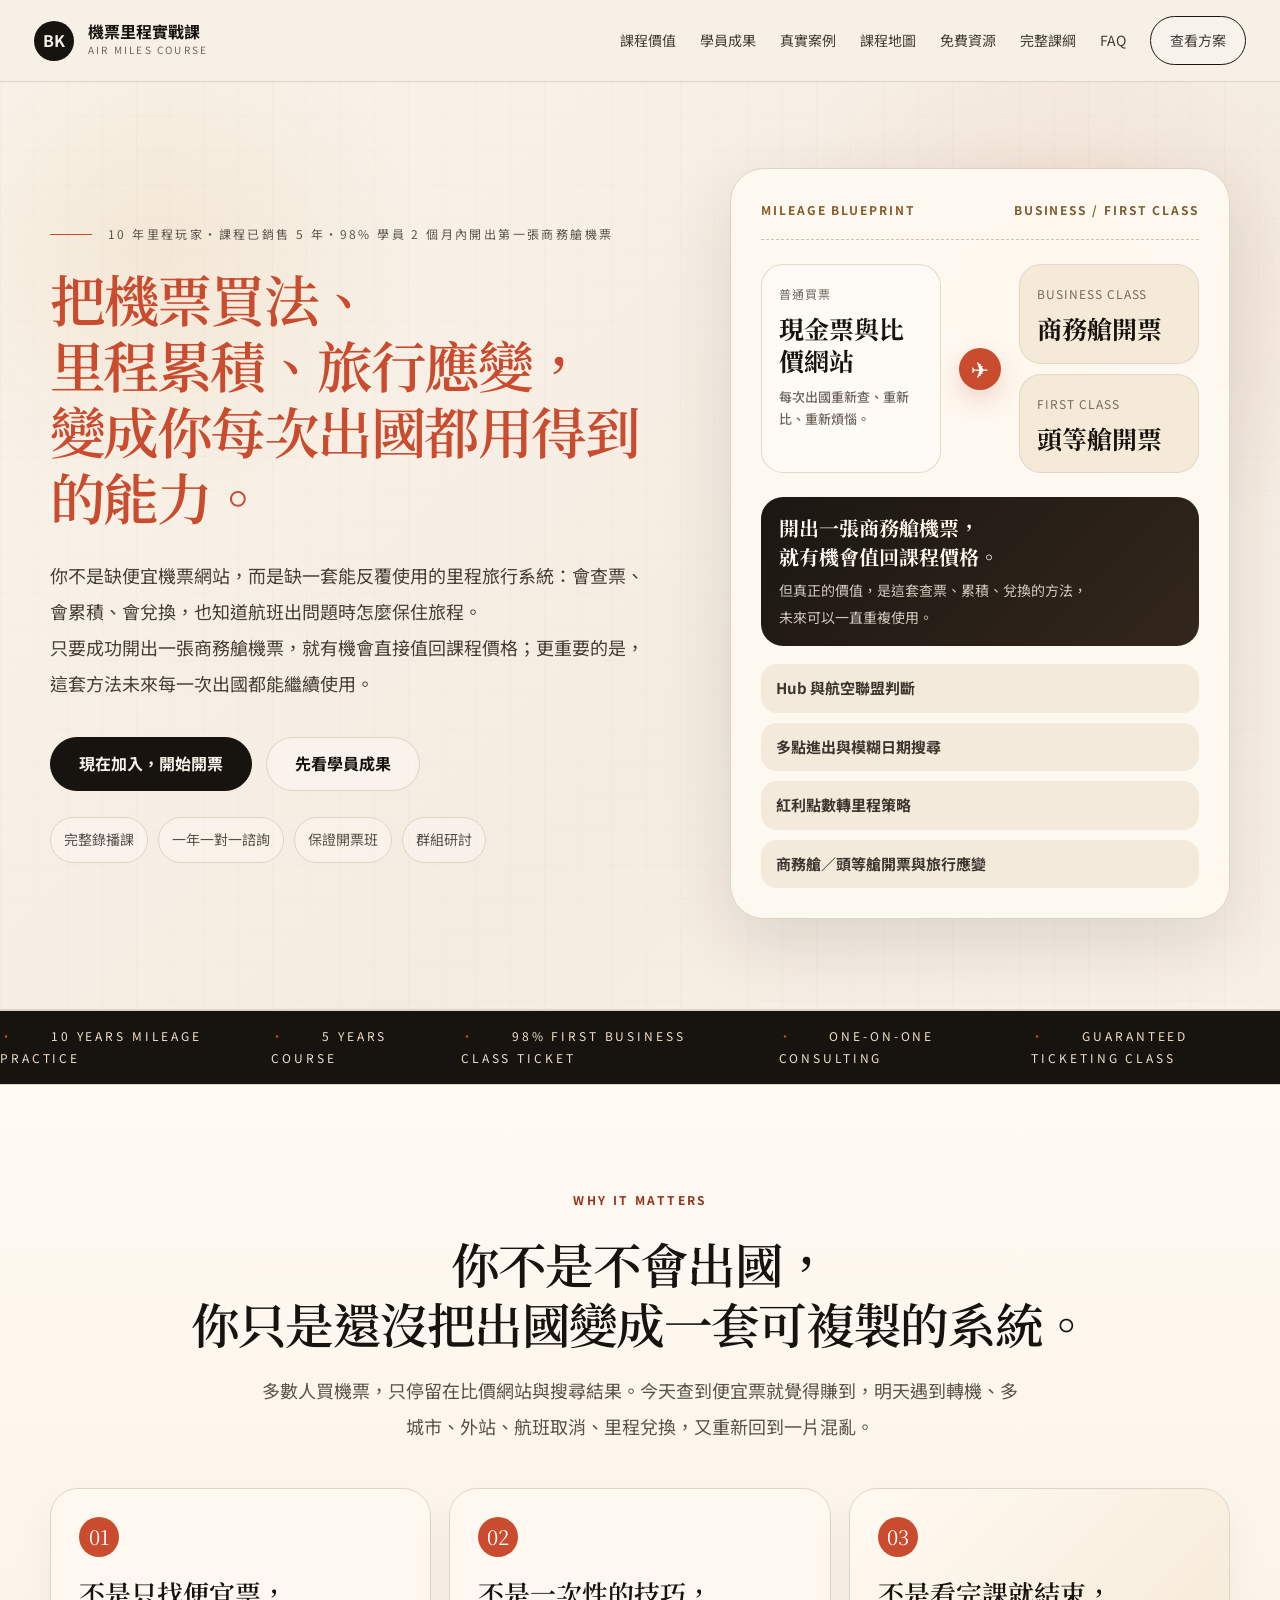
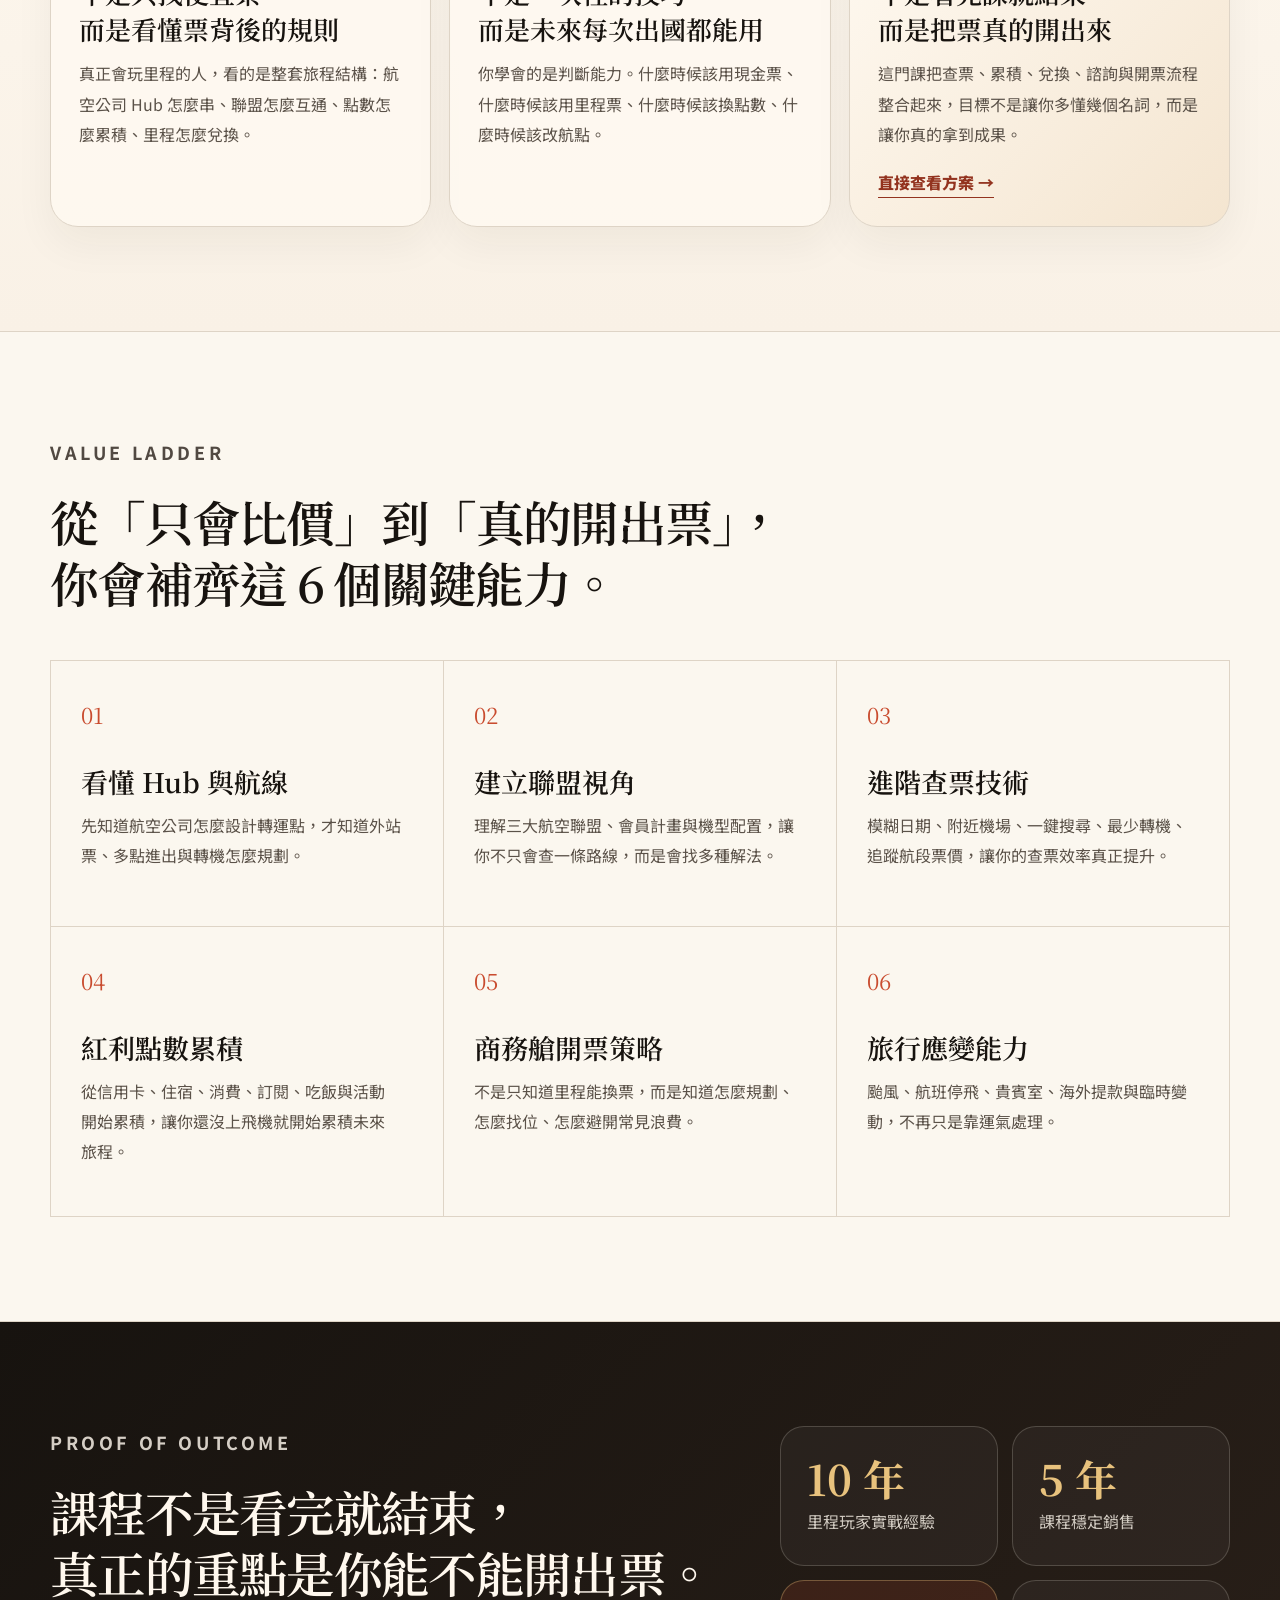
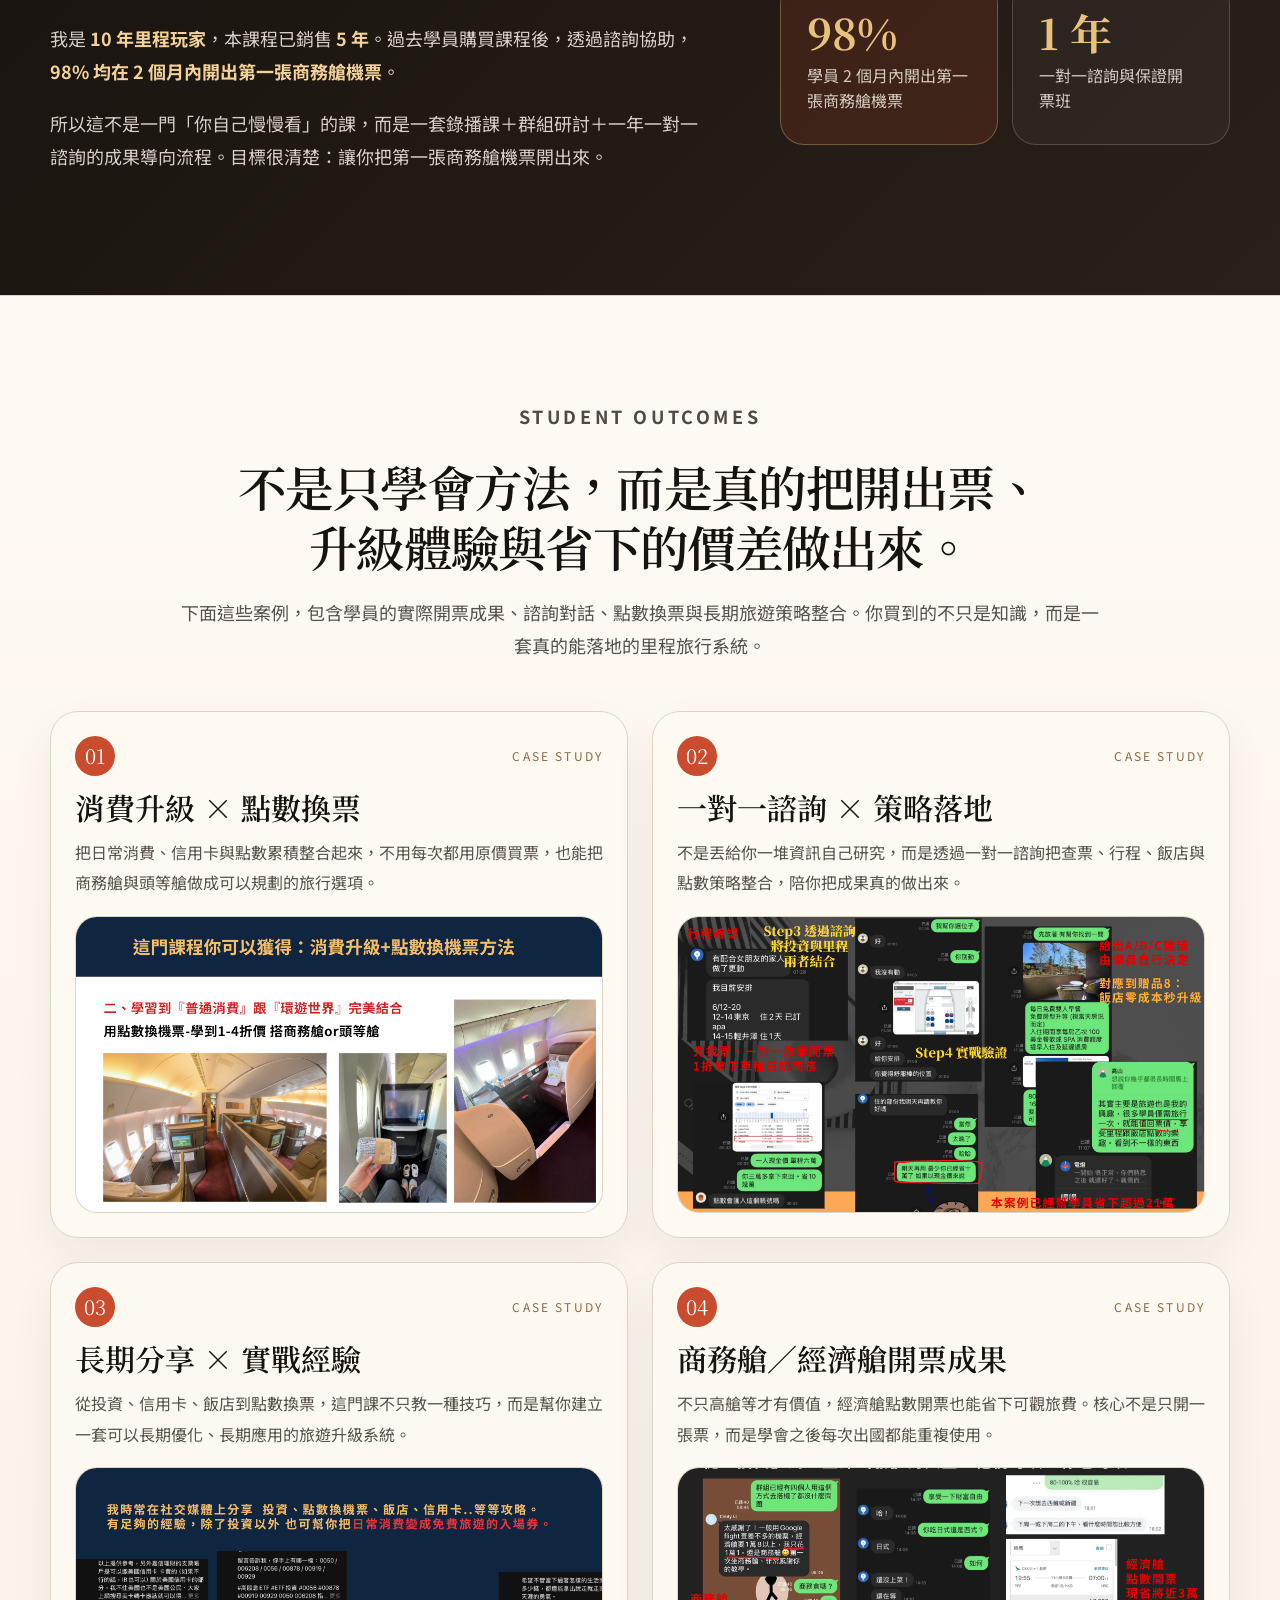
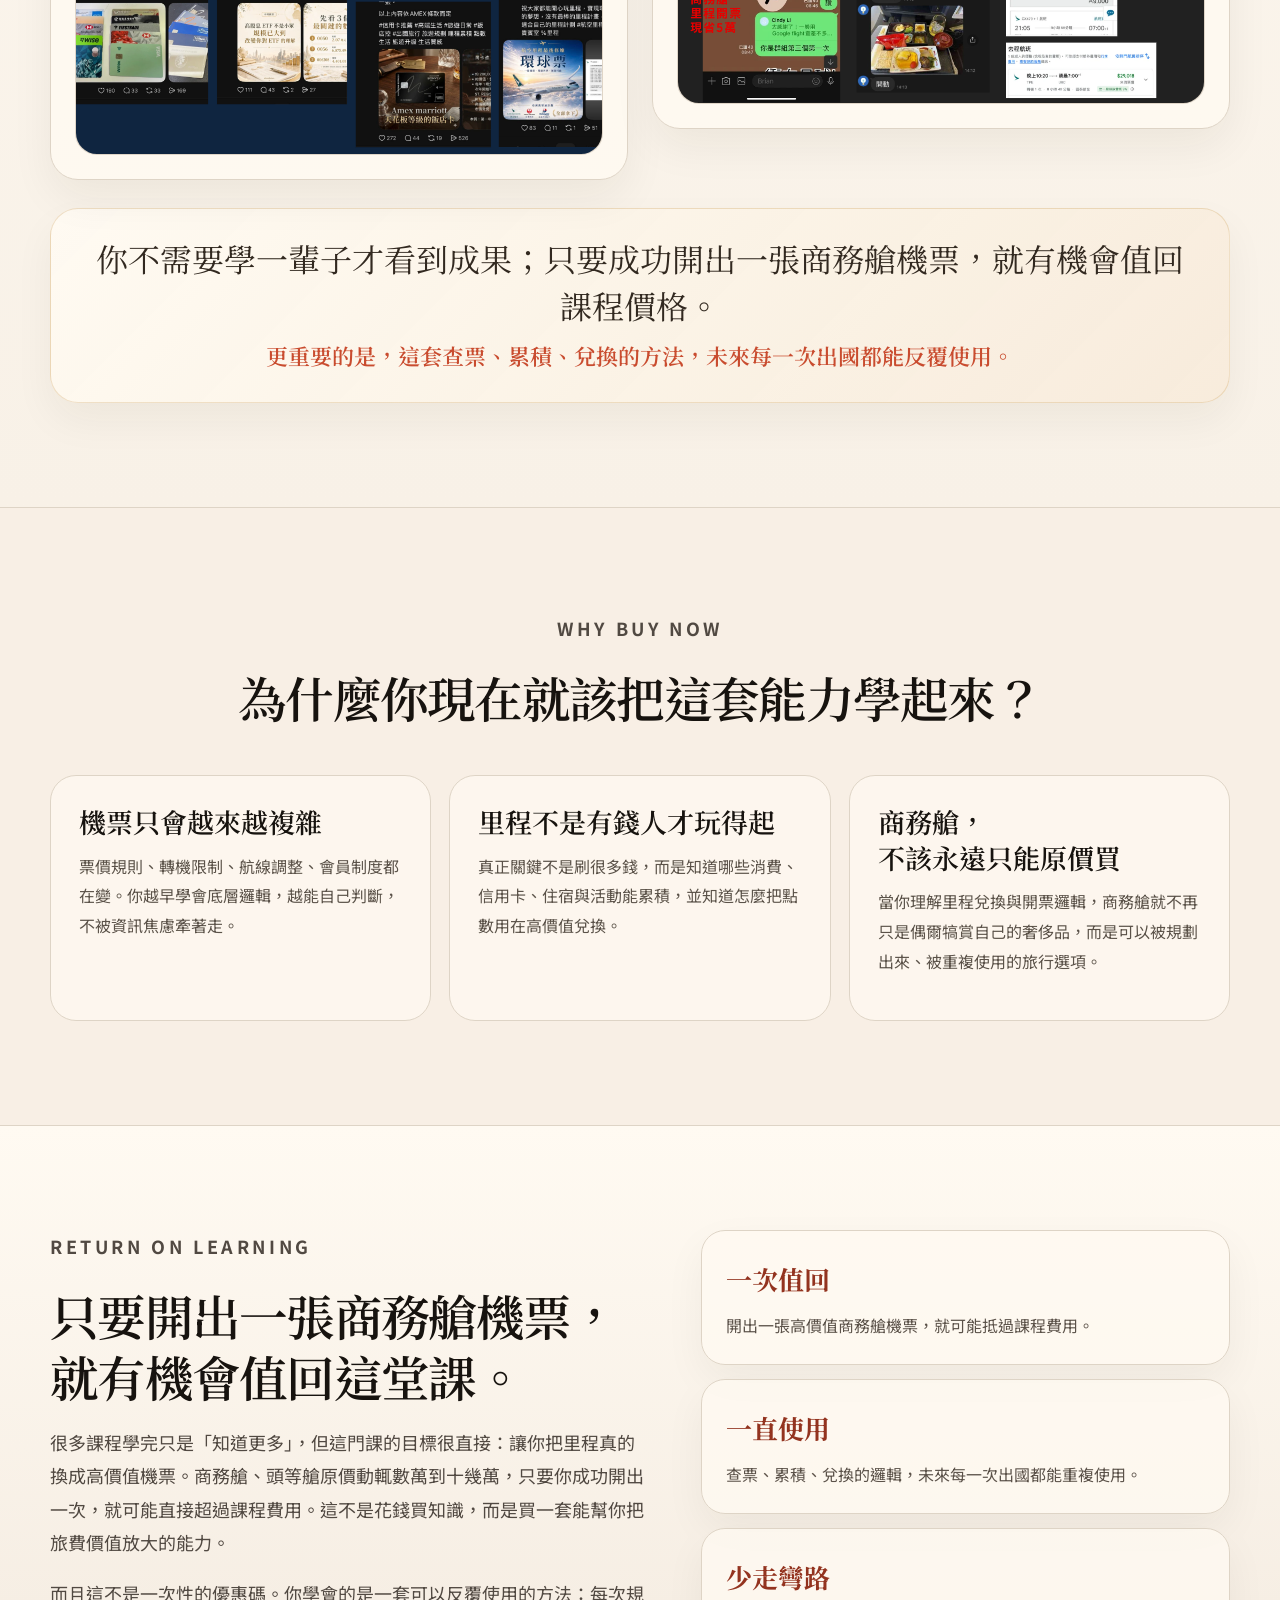
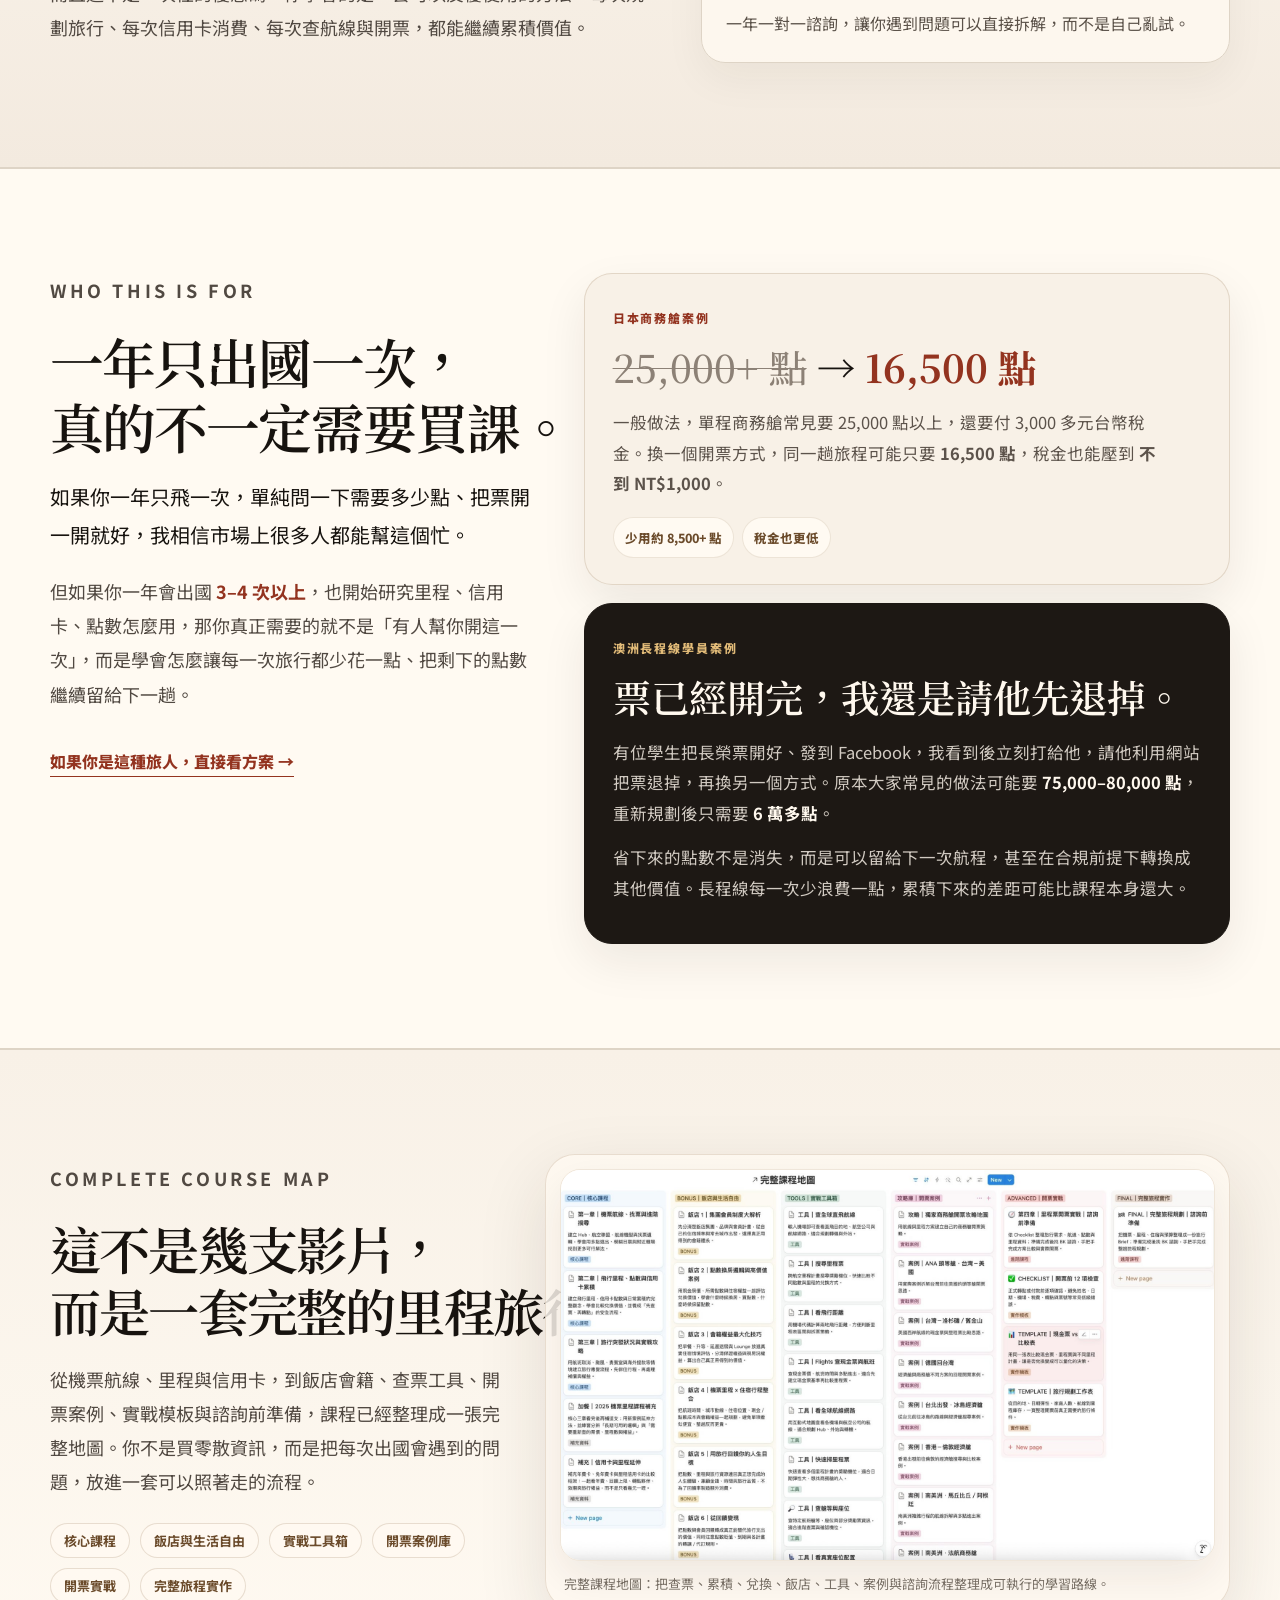
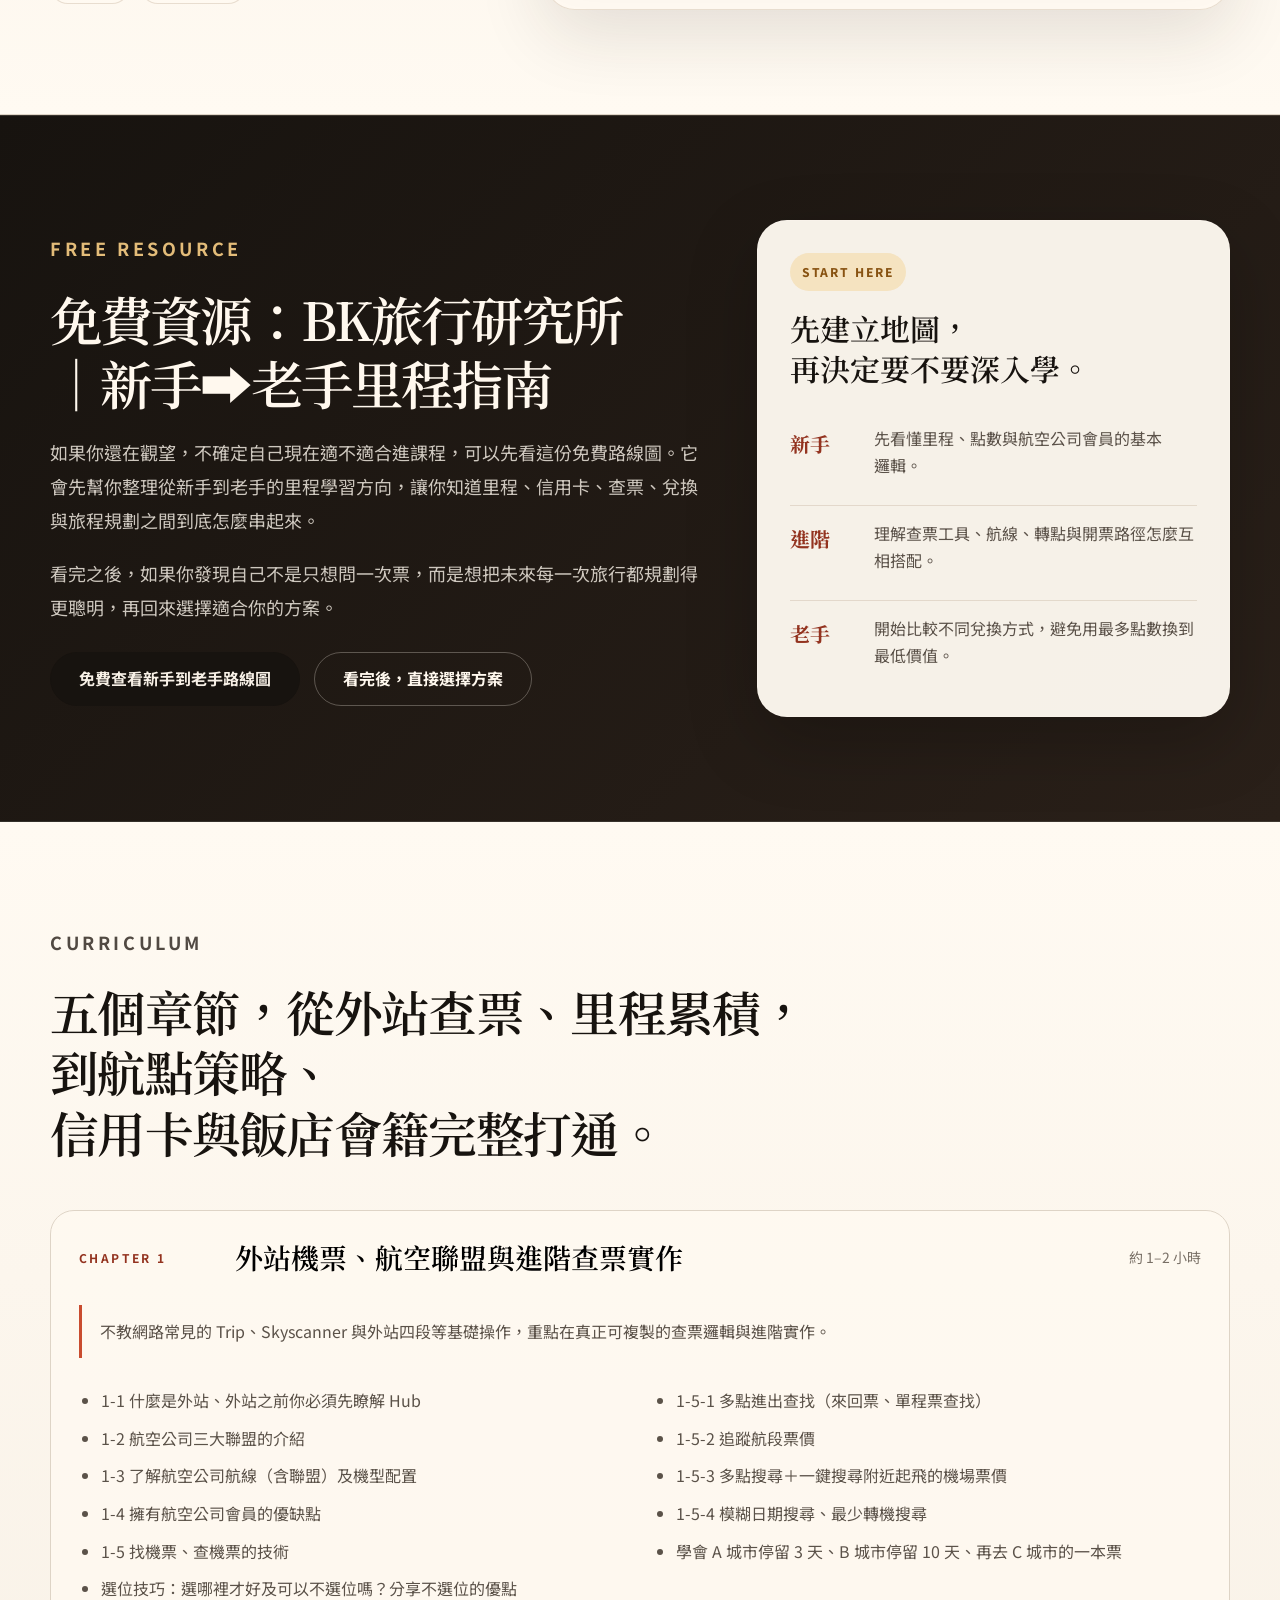
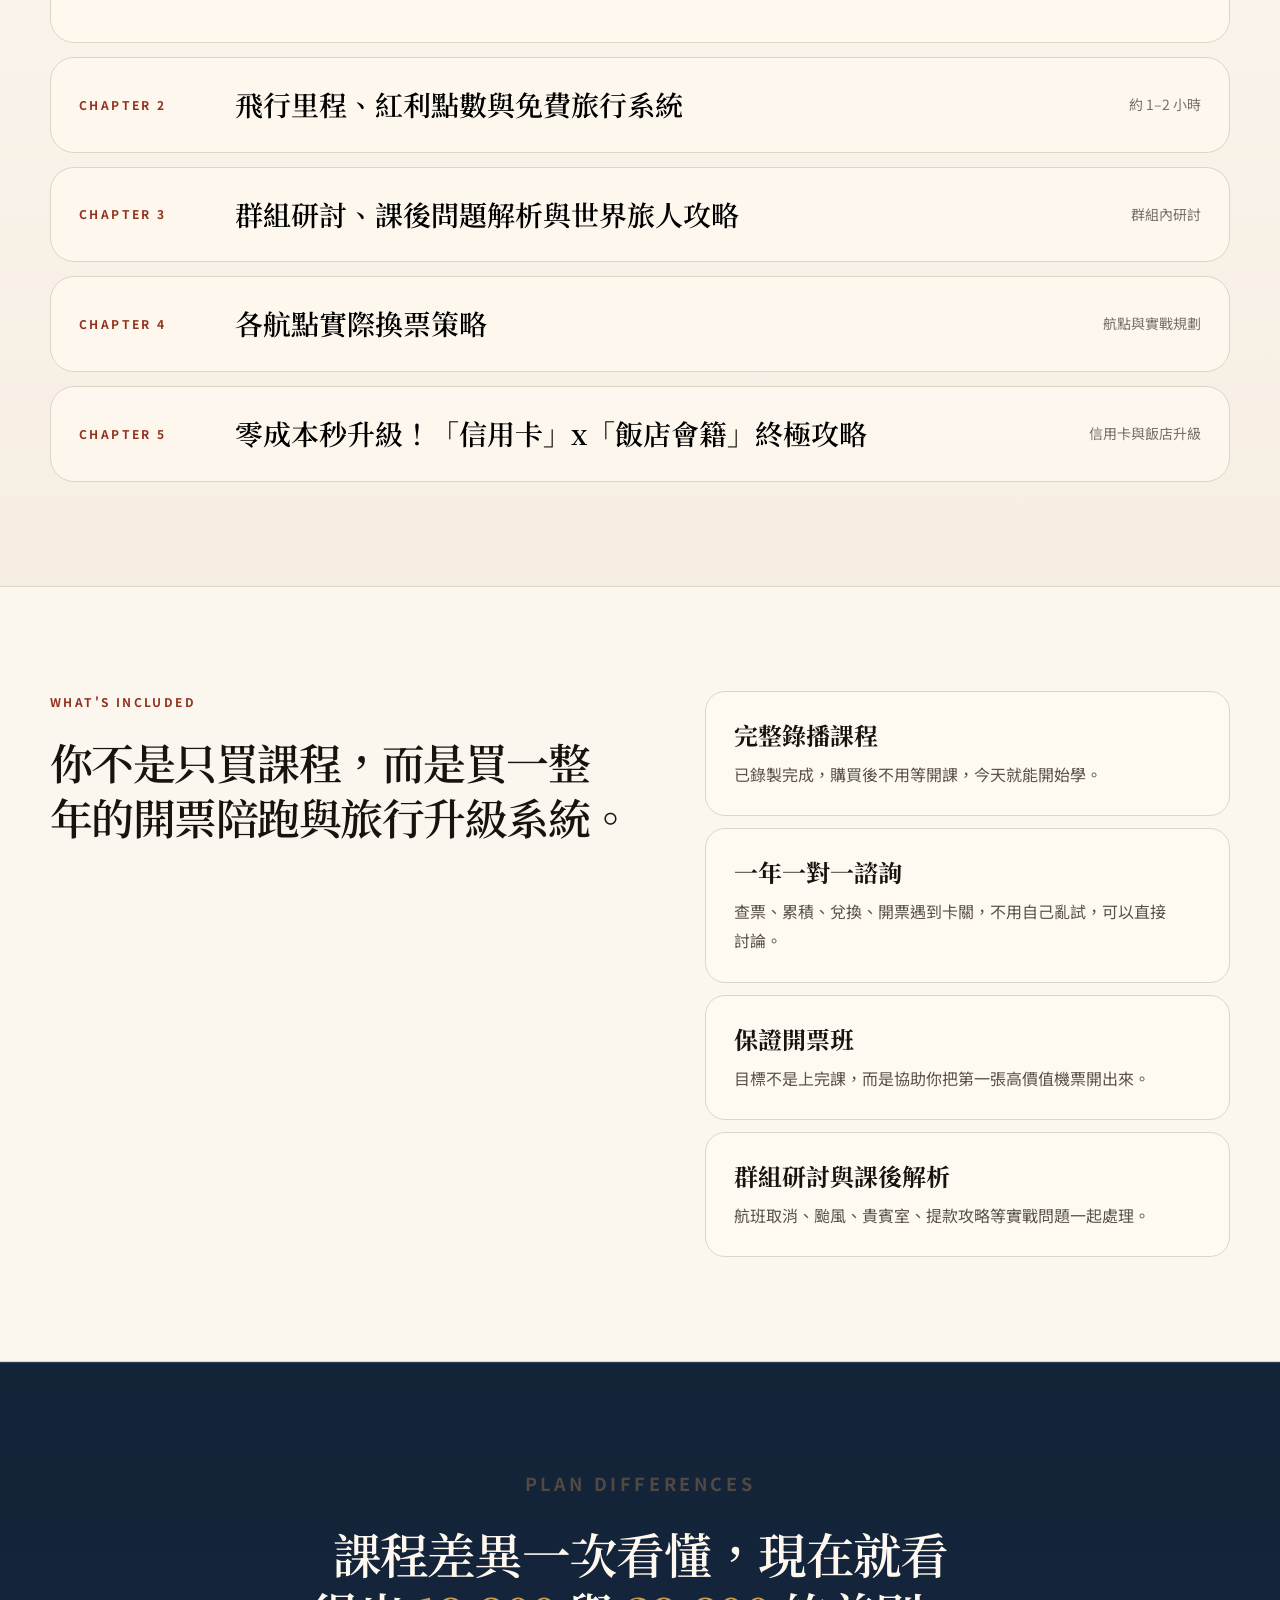
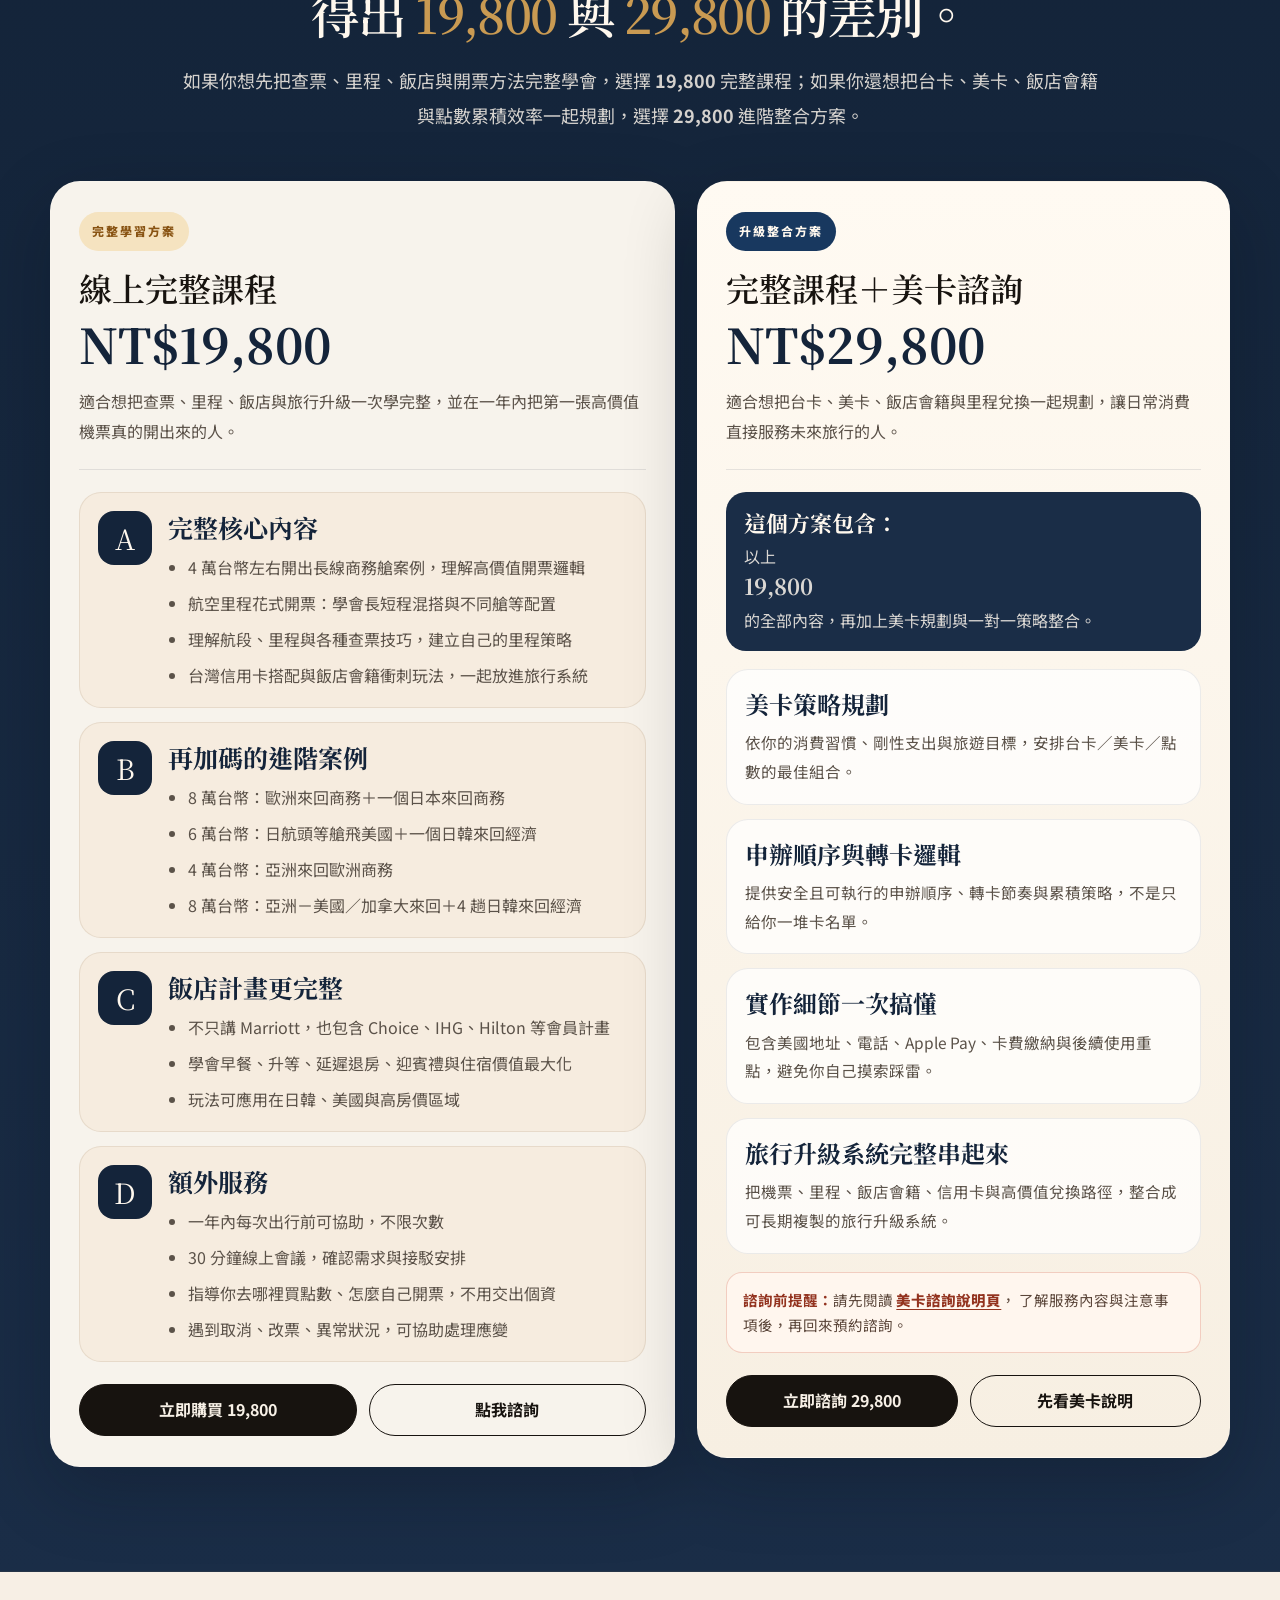
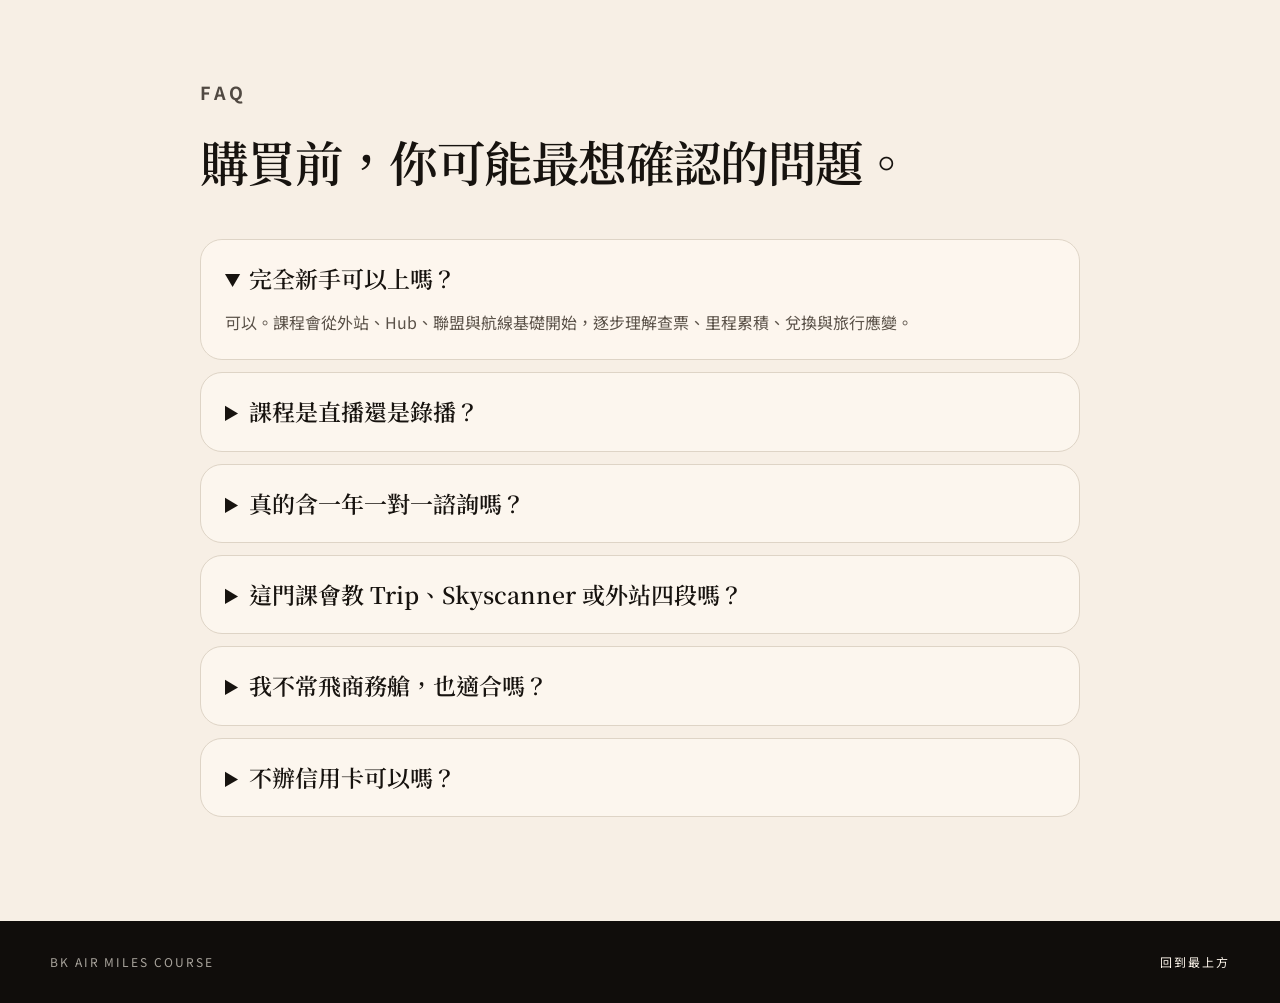
==== commit 651a19a5: "Add files via upload" ====
--- a/index.html
+++ b/index.html
@@ -434,6 +434,126 @@
       </div>
     </section>
 
+
+    <section class="section-pad compare-section" id="price">
+      <div class="container">
+        <div class="section-head center compare-head">
+          <p class="eyebrow">PLAN DIFFERENCES</p>
+          <h2>課程差異一次看懂，現在就看得出 <span class="text-gold">19,800</span> 與 <span class="text-gold">29,800</span> 的差別。</h2>
+          <p>如果你想先把查票、里程、飯店與開票方法完整學會，選擇 <strong>19,800</strong> 完整課程；如果你還想把台卡、美卡、飯店會籍與點數累積效率一起規劃，選擇 <strong>29,800</strong> 進階整合方案。</p>
+        </div>
+
+        <div class="compare-grid">
+          <article class="compare-card compare-main">
+            <div class="compare-top">
+              <span class="compare-tag">完整學習方案</span>
+              <h3>線上完整課程 <strong>NT$19,800</strong></h3>
+              <p>適合想把查票、里程、飯店與旅行升級一次學完整，並在一年內把第一張高價值機票真的開出來的人。</p>
+            </div>
+
+            <div class="compare-stack">
+              <div class="compare-block">
+                <span>A</span>
+                <div>
+                  <strong>完整核心內容</strong>
+                  <ul>
+                    <li>4 萬台幣左右開出長線商務艙案例，理解高價值開票邏輯</li>
+                    <li>航空里程花式開票：學會長短程混搭與不同艙等配置</li>
+                    <li>理解航段、里程與各種查票技巧，建立自己的里程策略</li>
+                    <li>台灣信用卡搭配與飯店會籍衝刺玩法，一起放進旅行系統</li>
+                  </ul>
+                </div>
+              </div>
+
+              <div class="compare-block">
+                <span>B</span>
+                <div>
+                  <strong>再加碼的進階案例</strong>
+                  <ul>
+                    <li>8 萬台幣：歐洲來回商務＋一個日本來回商務</li>
+                    <li>6 萬台幣：日航頭等艙飛美國＋一個日韓來回經濟</li>
+                    <li>4 萬台幣：亞洲來回歐洲商務</li>
+                    <li>8 萬台幣：亞洲－美國／加拿大來回＋4 趟日韓來回經濟</li>
+                  </ul>
+                </div>
+              </div>
+
+              <div class="compare-block">
+                <span>C</span>
+                <div>
+                  <strong>飯店計畫更完整</strong>
+                  <ul>
+                    <li>不只講 Marriott，也包含 Choice、IHG、Hilton 等會員計畫</li>
+                    <li>學會早餐、升等、延遲退房、迎賓禮與住宿價值最大化</li>
+                    <li>玩法可應用在日韓、美國與高房價區域</li>
+                  </ul>
+                </div>
+              </div>
+
+              <div class="compare-block">
+                <span>D</span>
+                <div>
+                  <strong>額外服務</strong>
+                  <ul>
+                    <li>一年內每次出行前可協助，不限次數</li>
+                    <li>30 分鐘線上會議，確認需求與接駁安排</li>
+                    <li>指導你去哪裡買點數、怎麼自己開票，不用交出個資</li>
+                    <li>遇到取消、改票、異常狀況，可協助處理應變</li>
+                  </ul>
+                </div>
+              </div>
+            </div>
+            <div class="compare-actions">
+              <a class="btn primary" href="https://api.payuni.com.tw/api/uop/receive_info/2/1/SHOP3436247808444084/gIDzBYWL3AEDBa6Bp1J9D" target="_blank" rel="noopener">立即購買 19,800</a>
+              <a class="btn consult" href="https://lin.ee/6ARhmIQa" target="_blank" rel="noopener">點我諮詢</a>
+            </div>
+          </article>
+
+          <article class="compare-card compare-premium">
+            <div class="compare-top">
+              <span class="compare-tag premium">升級整合方案</span>
+              <h3>完整課程＋美卡諮詢 <strong>NT$29,800</strong></h3>
+              <p>適合想把台卡、美卡、飯店會籍與里程兌換一起規劃，讓日常消費直接服務未來旅行的人。</p>
+            </div>
+
+            <div class="premium-summary">
+              <strong>這個方案包含：</strong>
+              <span>以上 <strong>19,800</strong> 的全部內容，再加上美卡規劃與一對一策略整合。</span>
+            </div>
+
+            <div class="premium-points">
+              <div>
+                <strong>美卡策略規劃</strong>
+                <p>依你的消費習慣、剛性支出與旅遊目標，安排台卡／美卡／點數的最佳組合。</p>
+              </div>
+              <div>
+                <strong>申辦順序與轉卡邏輯</strong>
+                <p>提供安全且可執行的申辦順序、轉卡節奏與累積策略，不是只給你一堆卡名單。</p>
+              </div>
+              <div>
+                <strong>實作細節一次搞懂</strong>
+                <p>包含美國地址、電話、Apple Pay、卡費繳納與後續使用重點，避免你自己摸索踩雷。</p>
+              </div>
+              <div>
+                <strong>旅行升級系統完整串起來</strong>
+                <p>把機票、里程、飯店會籍、信用卡與高價值兌換路徑，整合成可長期複製的旅行升級系統。</p>
+              </div>
+            </div>
+
+            <div class="amex-reminder compare-reminder">
+              <strong>諮詢前提醒：</strong>請先閱讀
+              <a href="https://www.briankill.com/payamex/" target="_blank" rel="noopener">美卡諮詢說明頁</a>，
+              了解服務內容與注意事項後，再回來預約諮詢。
+            </div>
+            <div class="compare-actions">
+              <a class="btn primary" href="https://lin.ee/6ARhmIQa" target="_blank" rel="noopener">立即諮詢 29,800</a>
+              <a class="btn consult" href="https://www.briankill.com/payamex/" target="_blank" rel="noopener">先看美卡說明</a>
+            </div>
+          </article>
+        </div>
+      </div>
+    </section>
+
     <section class="section-pad faq" id="faq">
       <div class="container narrow">
         <div class="section-head">
@@ -450,66 +570,6 @@
         </div>
       </div>
     </section>
-
-    <section class="section-pad price" id="price">
-      <div class="container price-header">
-        <p class="eyebrow">ENROLLMENT</p>
-        <h2>選一個最適合你的方案，把下一張機票變成旅行能力升級的起點。</h2>
-        <p>你可以先用單次諮詢解決眼前的開票問題，也可以直接進入完整課程與一年陪跑；如果你想把里程、飯店、美卡與點數系統一次打通，升級方案會更適合。</p>
-      </div>
-
-      <div class="container plan-grid">
-        <article class="plan-card plan-single">
-          <span class="plan-tag">單次諮詢</span>
-          <h3>單次開票諮詢</h3>
-          <p class="plan-price">NT$6,000–9,000</p>
-          <p class="plan-note">適合已經有明確行程、手上有點數，想快速判斷怎麼開票的人。</p>
-          <ul>
-            <li>協助判斷航線、艙等與轉機方案</li>
-            <li>檢查點數是否足夠、是否值得開票</li>
-            <li>提供查票方向與下一步操作建議</li>
-            <li>適合單次行程，不含一年陪跑</li>
-          </ul>
-          <a class="btn consult wide" href="https://lin.ee/6ARhmIQa" target="_blank" rel="noopener">先用 LINE 諮詢</a>
-        </article>
-
-        <article class="plan-card plan-main featured-plan">
-          <span class="plan-tag hot">最推薦</span>
-          <h3>機票里程實戰課</h3>
-          <p class="old-price">原價 NT$38,000</p>
-          <p class="plan-price">NT$19,800</p>
-          <p class="plan-note">適合想真正學會查票、累積、兌換，並在一年內把第一張高價值機票開出來的人。</p>
-          <ul>
-            <li>完整錄播課程，購買後今天就能開始學習</li>
-            <li>一年一對一諮詢，協助你把票真的開出來</li>
-            <li>群組研討＋課後問題解析＋航點策略</li>
-            <li>目標：開出第一張高價值機票，並把方法長期用下去</li>
-          </ul>
-          <div class="price-actions"><a class="btn primary" href="https://api.payuni.com.tw/api/uop/receive_info/2/1/SHOP3436247808444084/gIDzBYWL3AEDBa6Bp1J9D" target="_blank" rel="noopener">立即購買，開始開票</a><a class="btn consult" href="https://lin.ee/6ARhmIQa" target="_blank" rel="noopener">先用 LINE 諮詢、取得好友甜甜價</a></div>
-        </article>
-
-        <article class="plan-card plan-premium">
-          <span class="plan-tag">進階升級</span>
-          <h3>課程＋美卡諮詢服務</h3>
-          <p class="plan-price">NT$29,800</p>
-          <p class="plan-note">適合想把台灣信用卡、美國信用卡、飯店會籍與里程兌換一起規劃的人。</p>
-          <ul>
-            <li>包含機票里程實戰課與一年開票陪跑</li>
-            <li>評估你的消費習慣、剛性需求與點數目標</li>
-            <li>提供美卡轉卡申辦順序與策略</li>
-            <li>教你安全處理美國地址、電話與申辦流程</li>
-            <li>提醒開卡、Apple Pay、卡費繳納與後續使用重點</li>
-          </ul>
-          <div class="amex-reminder">
-            <strong>諮詢前提醒：</strong>請先閱讀
-            <a href="https://www.briankill.com/payamex/" target="_blank" rel="noopener">美卡諮詢說明頁</a>，
-            了解服務內容與注意事項後，再回來預約諮詢。
-          </div>
-          <a class="btn consult wide" href="https://lin.ee/6ARhmIQa" target="_blank" rel="noopener">先用 LINE 諮詢、取得好友甜甜價</a>
-          <small>美卡服務為諮詢教學，不是代辦；你的個資與申辦資料由你自行掌握。</small>
-        </article>
-      </div>
-    </section>
   </main>
 
   <footer class="footer">
--- a/styles.css
+++ b/styles.css
@@ -441,3 +441,90 @@
 .free-resource-card li span{line-height:1.7;color:#5b5249;}
 @media(max-width:980px){.free-resource-wrap{grid-template-columns:1fr;gap:30px;}.free-resource-copy p{max-width:100%;}.free-resource-card{max-width:680px;}}
 @media(max-width:680px){.free-resource-copy h2{font-size:30px;line-height:1.36;}.free-resource-copy p{font-size:16px;line-height:1.85;}.free-resource-actions{display:grid;grid-template-columns:1fr;}.free-resource-card{padding:24px 18px;border-radius:24px;}.free-resource-card h3{font-size:26px;}.free-resource-card li{grid-template-columns:1fr;gap:4px;}}
+
+
+/* V14 comparison section + simplified two-plan pricing */
+.text-gold{color:var(--gold);}
+.compare-section{background:linear-gradient(180deg,#132338 0%,#1a2d47 100%);color:#fff8ee;border-top:1px solid rgba(255,248,238,.08);border-bottom:1px solid rgba(255,248,238,.08);}
+.compare-head{max-width:980px;}
+.compare-head h2{color:#fff8ee;max-width:980px;margin-left:auto;margin-right:auto;}
+.compare-head p:last-child{max-width:920px;margin:0 auto;color:rgba(255,248,238,.82);font-size:18px;line-height:1.95;}
+.compare-grid{display:grid;grid-template-columns:minmax(0,1.08fr) minmax(0,.92fr);gap:22px;align-items:start;}
+.compare-card{border:1px solid rgba(255,248,238,.16);border-radius:30px;background:rgba(255,250,242,.97);color:var(--ink);padding:30px 28px;box-shadow:0 24px 72px rgba(8,14,22,.24);}
+.compare-top{padding-bottom:22px;border-bottom:1px solid rgba(20,36,58,.10);margin-bottom:22px;}
+.compare-tag{display:inline-flex;align-items:center;justify-content:center;padding:8px 13px;border-radius:999px;background:#f5e3c0;color:#885312;font-size:12px;letter-spacing:.16em;font-weight:800;margin-bottom:16px;}
+.compare-tag.premium{background:#18385f;color:#fff8ee;}
+.compare-top h3{font-size:33px;line-height:1.25;margin-bottom:12px;}
+.compare-top h3 strong{display:block;font-size:48px;color:var(--navy);margin-top:6px;}
+.compare-top p{font-size:16px;line-height:1.9;color:#5b5249;margin-bottom:0;}
+.compare-stack{display:grid;gap:14px;}
+.compare-block{display:grid;grid-template-columns:54px 1fr;gap:16px;align-items:start;padding:18px;border-radius:22px;background:#f6ecdf;border:1px solid rgba(126,91,53,.12);}
+.compare-block span{display:grid;place-items:center;width:54px;height:54px;border-radius:16px;background:var(--navy);color:#fff8ee;font-family:var(--serif);font-size:28px;line-height:1;}
+.compare-block strong{display:block;font-family:var(--serif);font-size:25px;line-height:1.28;color:var(--navy);margin-bottom:10px;}
+.compare-block ul{margin:0;padding-left:20px;display:grid;gap:8px;}
+.compare-block li{color:#5b5249;line-height:1.75;}
+.compare-premium{background:linear-gradient(180deg,#fffaf2 0%,#f7efe2 100%);}
+.premium-summary{padding:16px 18px;border-radius:20px;background:#1a2d47;color:#fff8ee;margin-bottom:18px;}
+.premium-summary strong{display:block;font-family:var(--serif);font-size:22px;line-height:1.4;margin-bottom:4px;}
+.premium-summary span{display:block;color:rgba(255,248,238,.84);line-height:1.8;}
+.premium-points{display:grid;gap:14px;}
+.premium-points div{padding:18px;border-radius:22px;background:rgba(255,255,255,.72);border:1px solid rgba(20,36,58,.08);}
+.premium-points strong{display:block;font-family:var(--serif);font-size:24px;line-height:1.35;color:var(--navy);margin-bottom:8px;}
+.premium-points p{margin:0;color:#5b5249;line-height:1.85;font-size:15.5px;}
+.compare-reminder{margin-top:18px;margin-bottom:0;}
+.plan-grid.plan-grid-duo{grid-template-columns:repeat(2,minmax(0,1fr));max-width:980px;}
+.plan-grid.plan-grid-duo .plan-premium,.plan-grid.plan-grid-duo .featured-plan{margin-top:0;transform:none;}
+.plan-grid.plan-grid-duo .plan-card{min-height:100%;}
+.plan-grid.plan-grid-duo .price-actions{grid-template-columns:1fr 1fr;}
+.old-price{font-size:16px;line-height:1.7;color:#857a6d;margin:0 0 2px;text-decoration:line-through;}
+.desktop-break{display:none!important;}
+:where(h1,h2,h3,p,li,summary,strong,span,em,b,small,a){text-wrap:pretty;}
+@media(max-width:1180px){
+  .compare-grid{grid-template-columns:1fr;}
+}
+@media(max-width:760px){
+  .compare-head{text-align:left;}
+  .compare-head h2{font-size:30px;line-height:1.36;text-align:left;}
+  .compare-head p:last-child{font-size:15.8px;line-height:1.9;margin-left:0;}
+  .compare-card{padding:24px 20px;border-radius:26px;}
+  .compare-top h3{font-size:27px;}
+  .compare-top h3 strong{font-size:40px;}
+  .compare-block{grid-template-columns:1fr;gap:12px;padding:16px;}
+  .compare-block span{width:46px;height:46px;border-radius:14px;font-size:24px;}
+  .compare-block strong{font-size:22px;}
+  .premium-summary strong,.premium-points strong{font-size:20px;}
+  .plan-grid.plan-grid-duo{grid-template-columns:1fr;}
+  .plan-grid.plan-grid-duo .price-actions{grid-template-columns:1fr;}
+}
+@media(max-width:430px){
+  .compare-card{padding:20px 16px;}
+  .compare-top h3 strong{font-size:34px;}
+  .compare-top p,.premium-points p,.compare-block li{font-size:14.5px;}
+}
+
+
+/* V15 keep only comparison cards as final pricing CTA */
+.compare-actions{display:grid;grid-template-columns:1fr 1fr;gap:12px;margin-top:22px;}
+.compare-actions .btn{width:100%;text-align:center;line-height:1.35;min-height:52px;}
+.compare-actions .btn.consult{background:transparent;color:var(--ink);border:1px solid var(--ink);}
+.compare-actions .btn.consult:hover{background:#f5ead8;transform:translateY(-2px);}
+.compare-section .btn.primary{background:var(--ink);color:var(--paper);border:1px solid var(--ink);}
+.compare-section .btn.primary:hover{background:var(--rust);border-color:var(--rust);transform:translateY(-2px);}
+.compare-head h2{word-break:normal;overflow-wrap:break-word;text-wrap:balance;}
+.compare-head p:last-child{word-break:normal;overflow-wrap:break-word;}
+.compare-top h3{word-break:normal;overflow-wrap:break-word;text-wrap:balance;}
+.compare-top h3 strong{word-break:keep-all;white-space:nowrap;}
+.compare-block strong,.premium-points strong{word-break:normal;overflow-wrap:break-word;text-wrap:pretty;}
+@media(max-width:760px){
+  .compare-section{padding-bottom:104px;}
+  .compare-actions{grid-template-columns:1fr;gap:10px;}
+  .compare-actions .btn{min-height:50px;font-size:15px;}
+  .compare-top h3{font-size:26px;line-height:1.35;}
+  .compare-top h3 strong{font-size:36px;white-space:normal;}
+  .compare-head h2{font-size:29px;line-height:1.38;}
+}
+@media(max-width:390px){
+  .compare-head h2{font-size:27px;}
+  .compare-card{padding:20px 14px;}
+  .compare-actions .btn{font-size:14px;padding-left:14px;padding-right:14px;}
+}
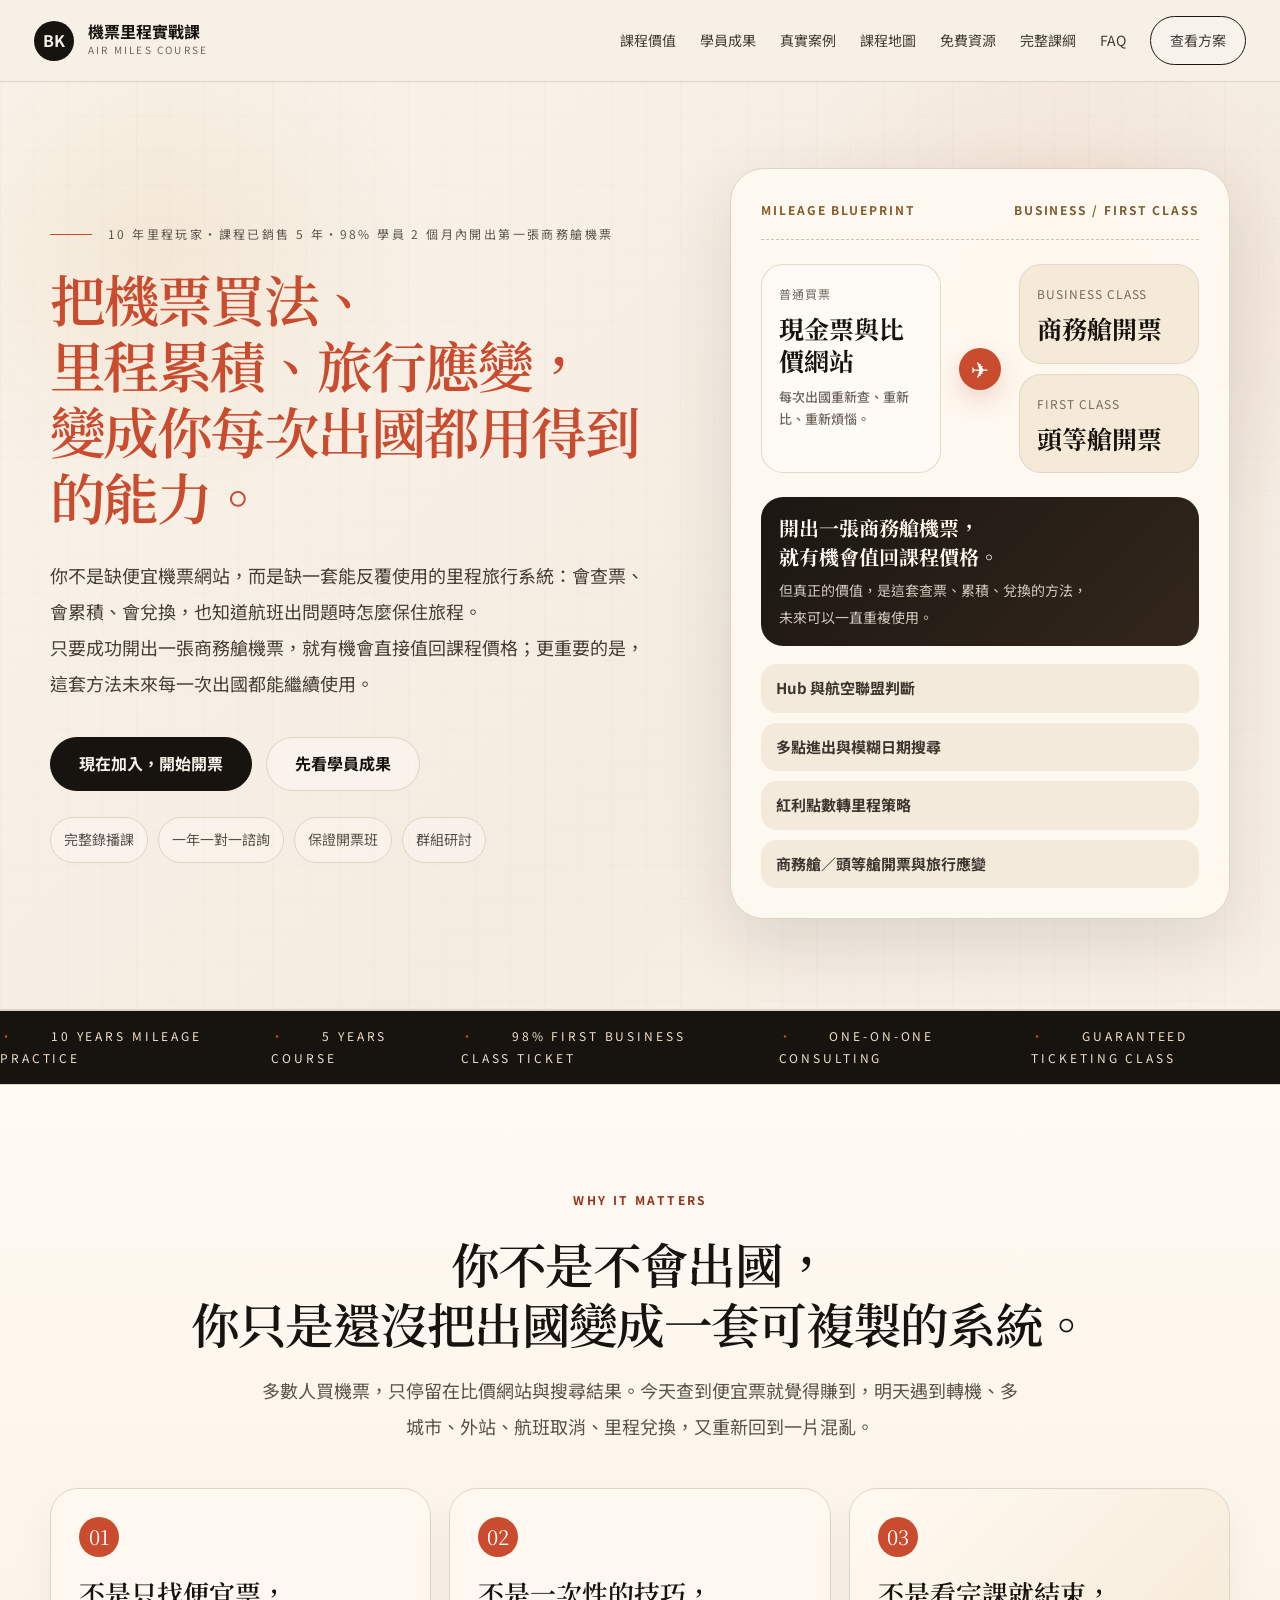
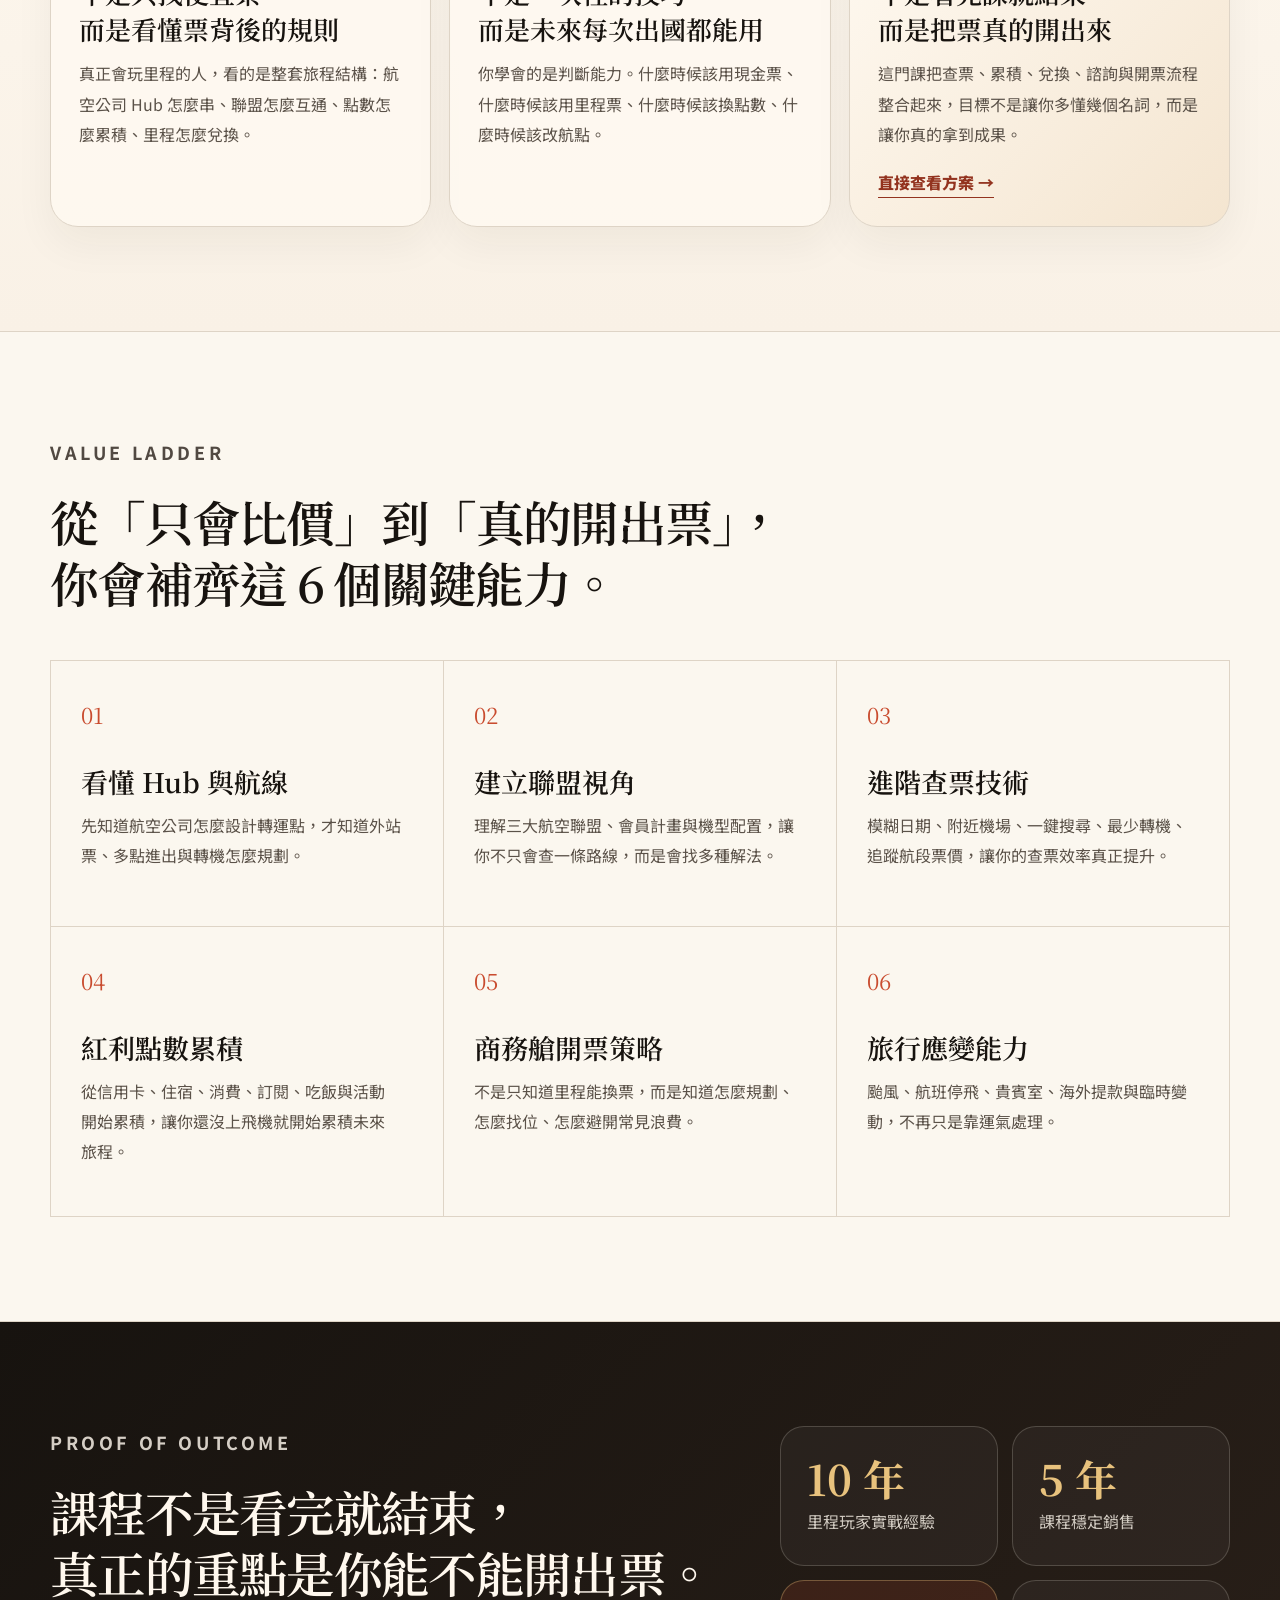
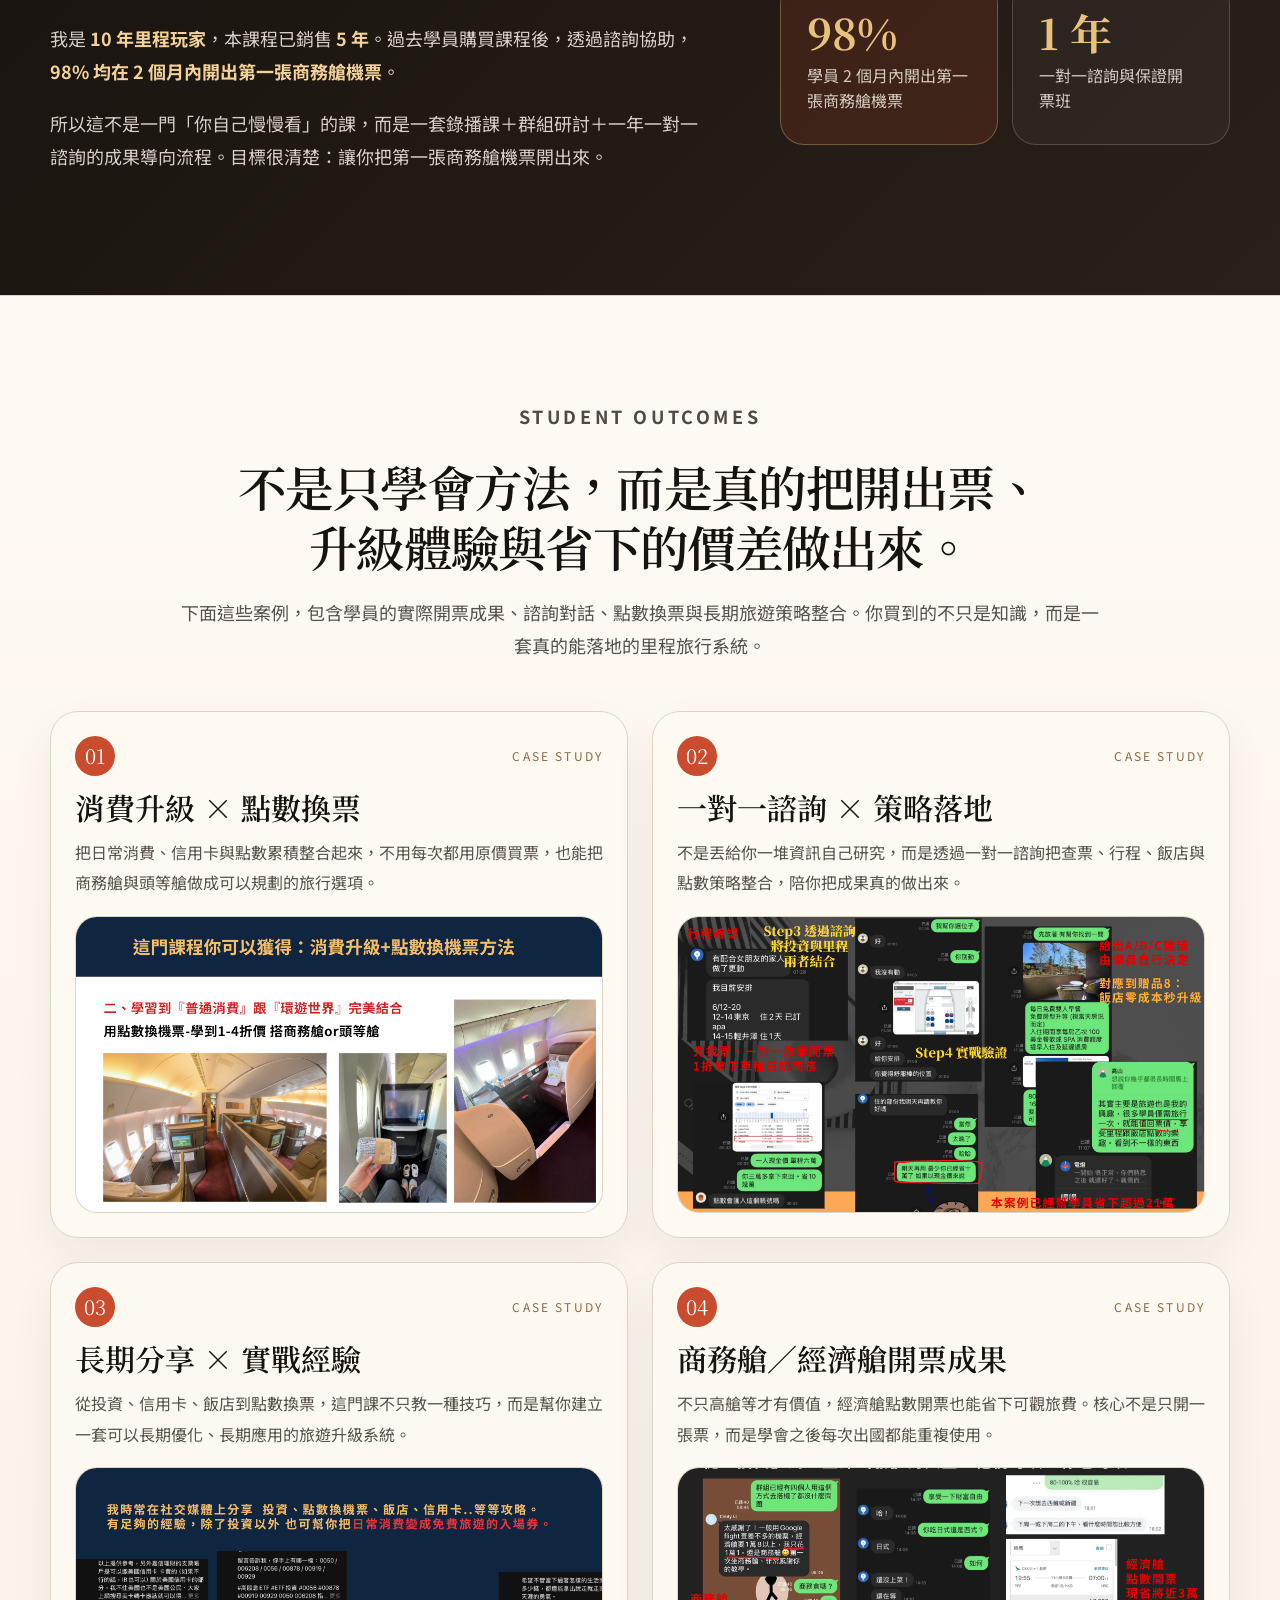
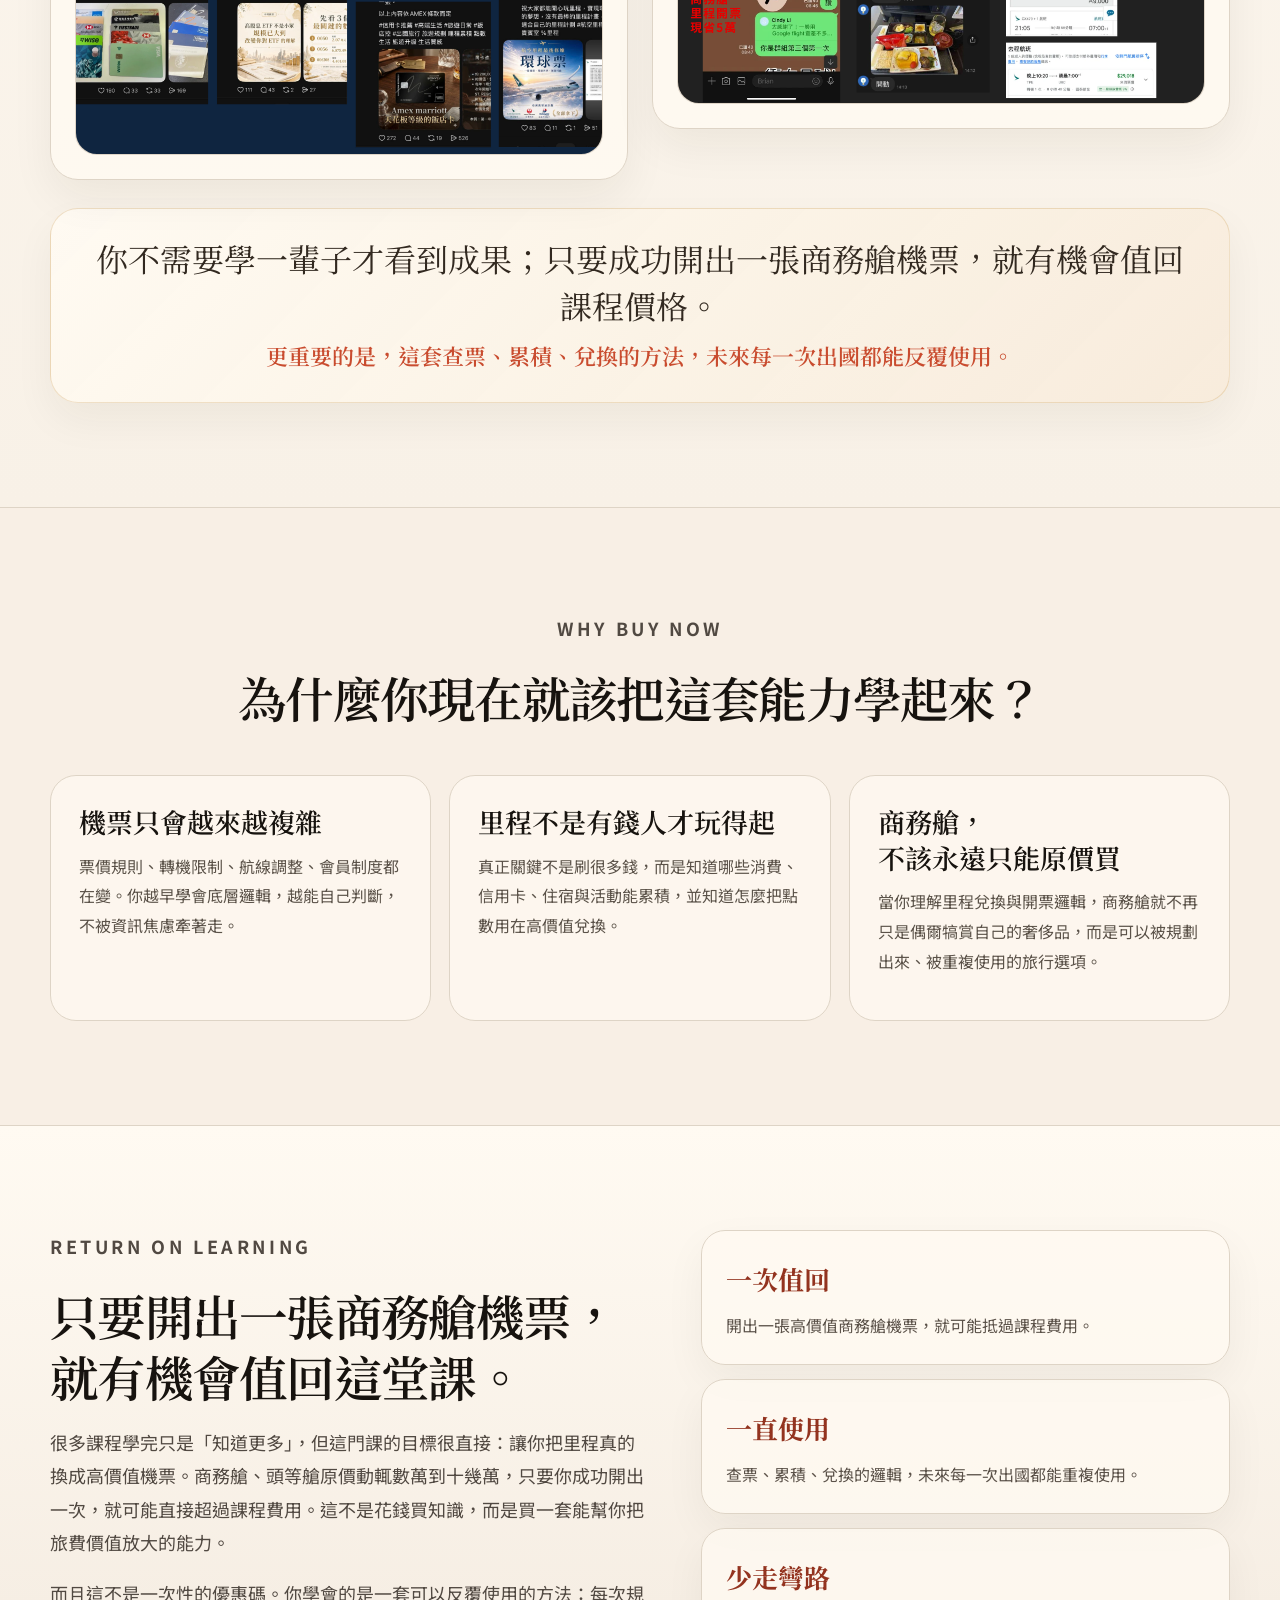
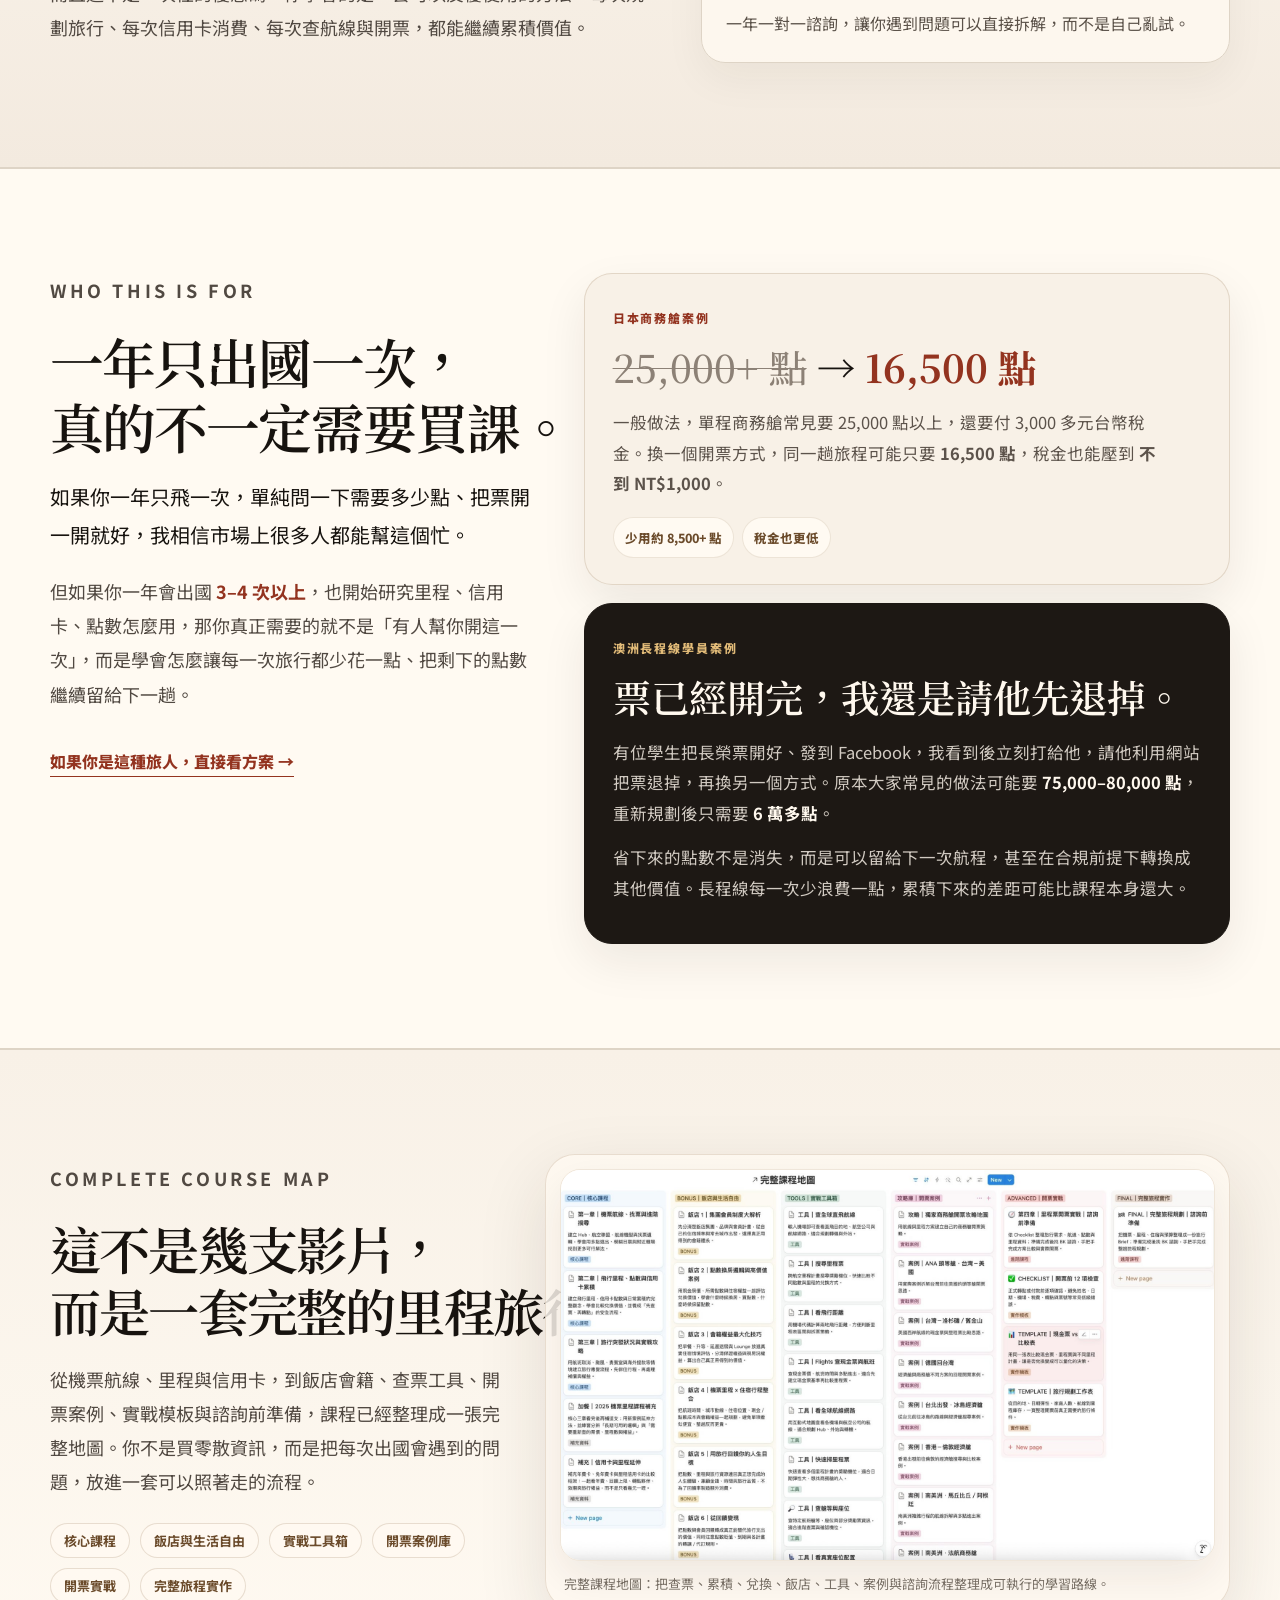
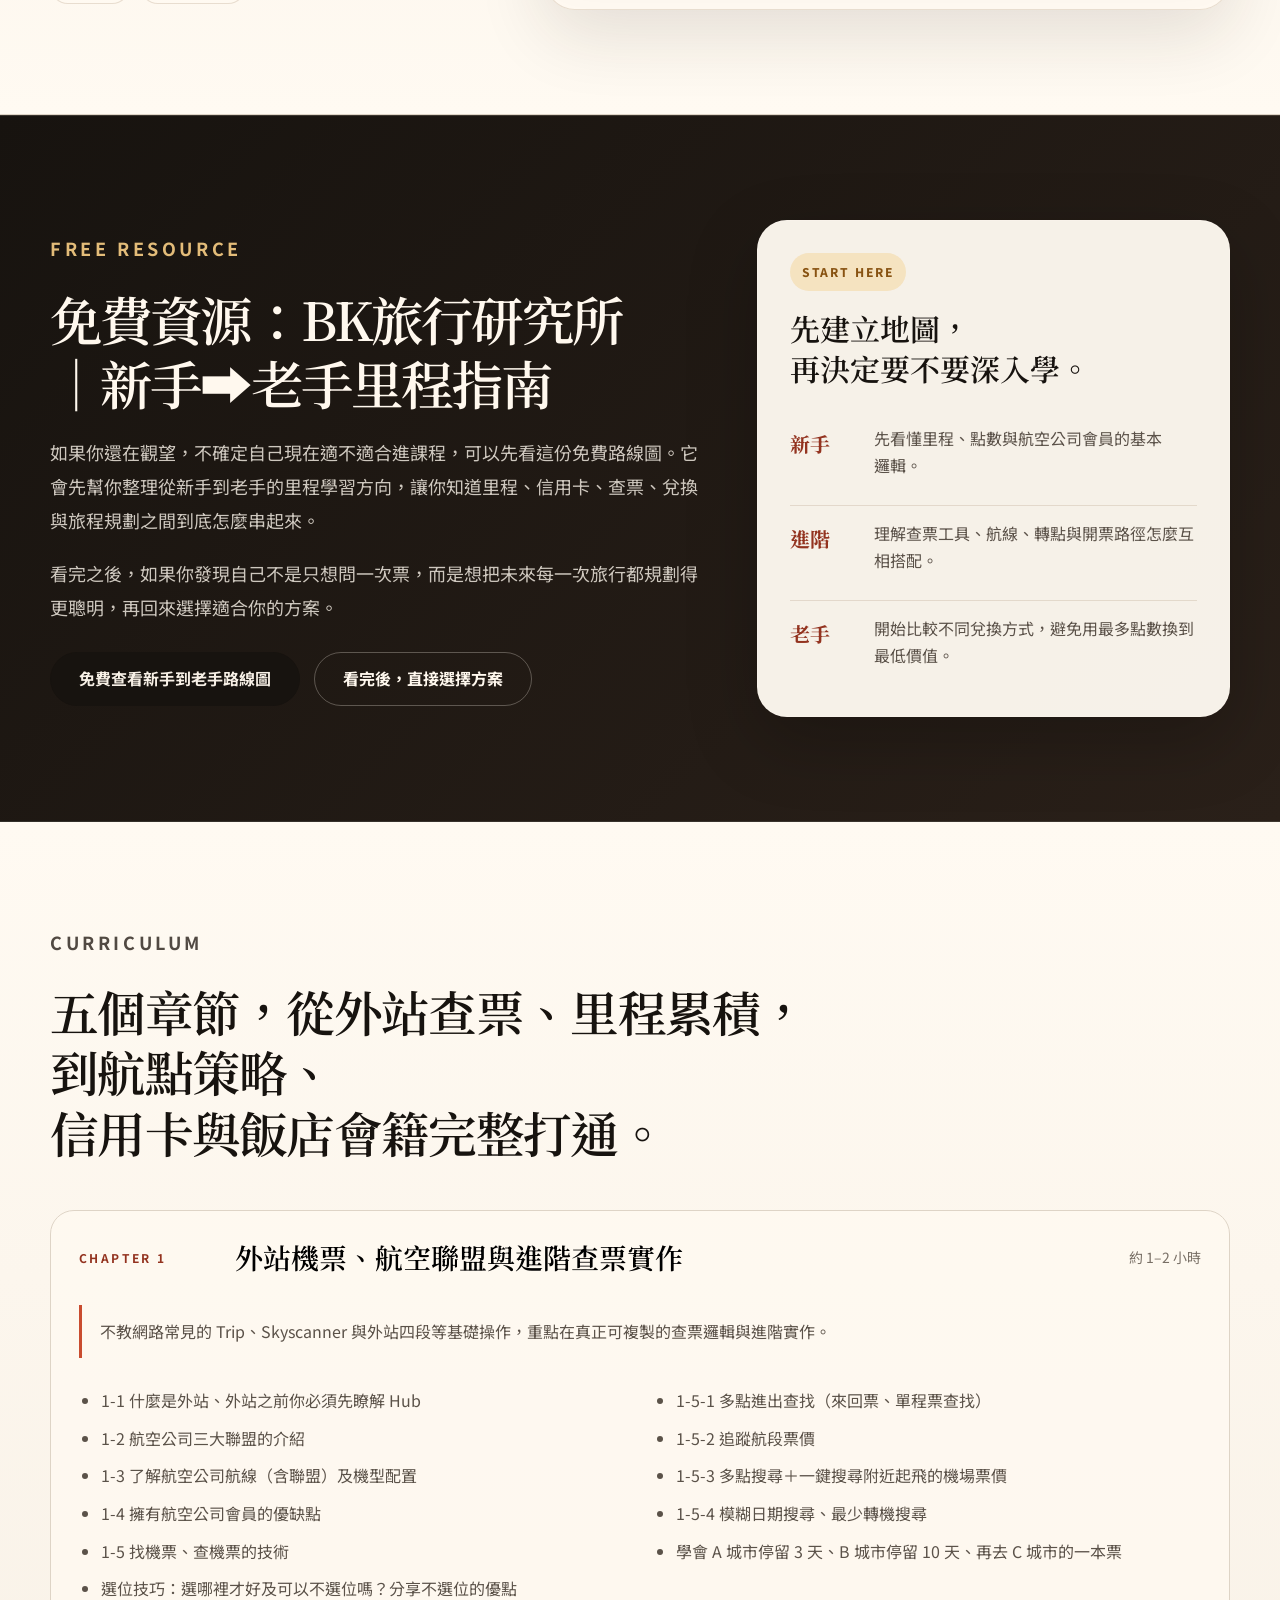
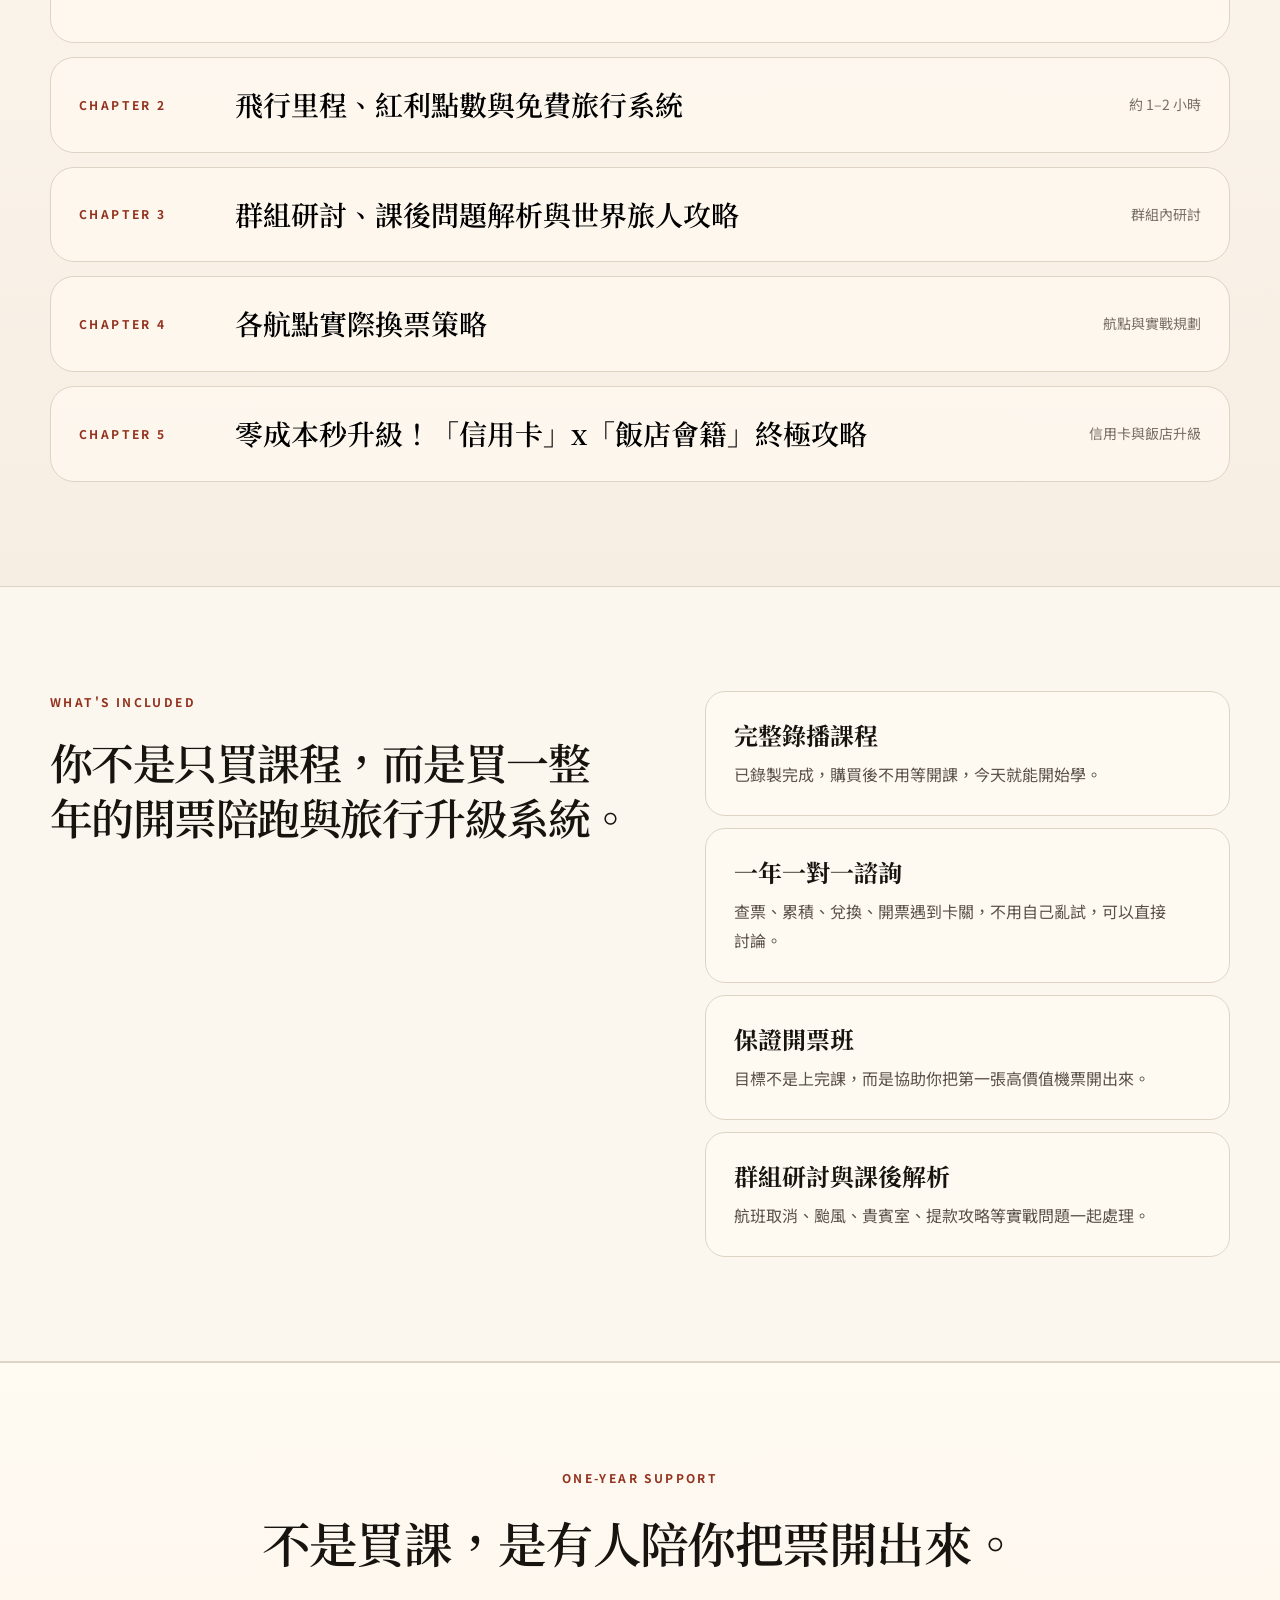
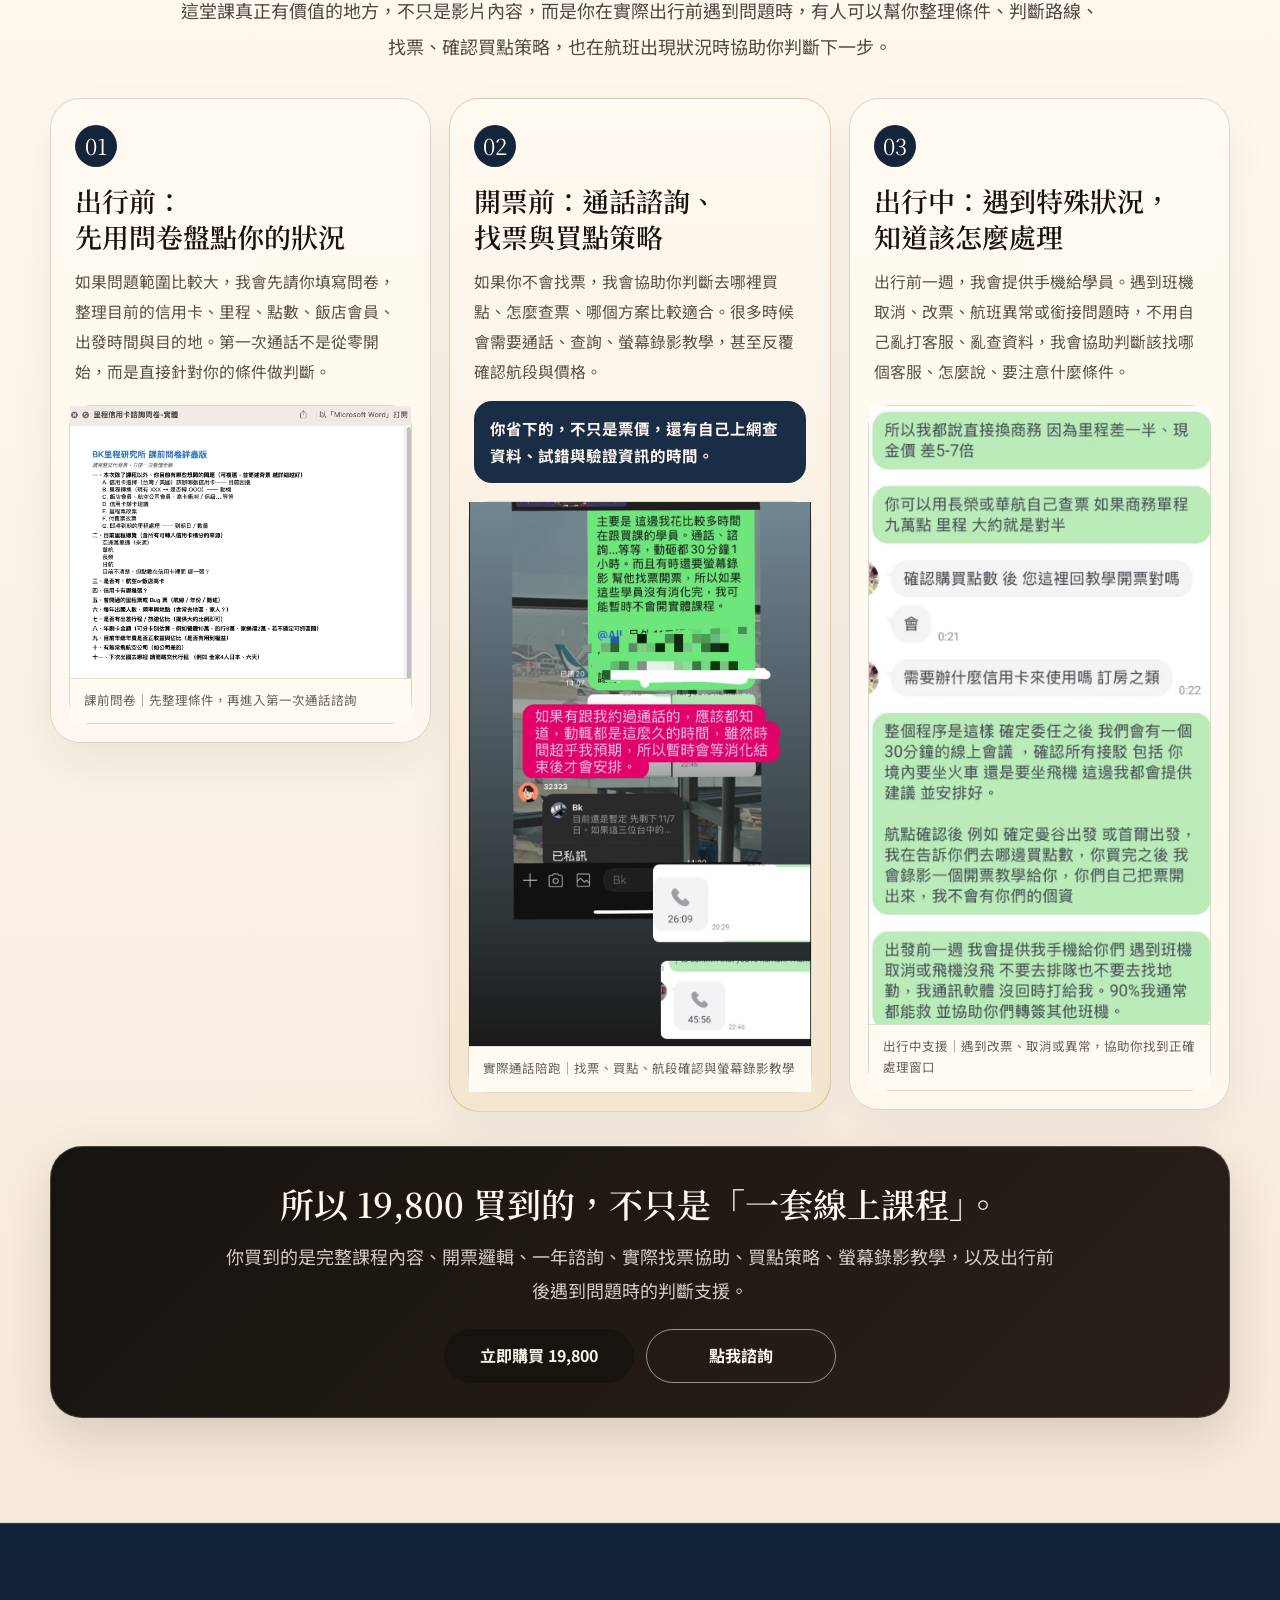
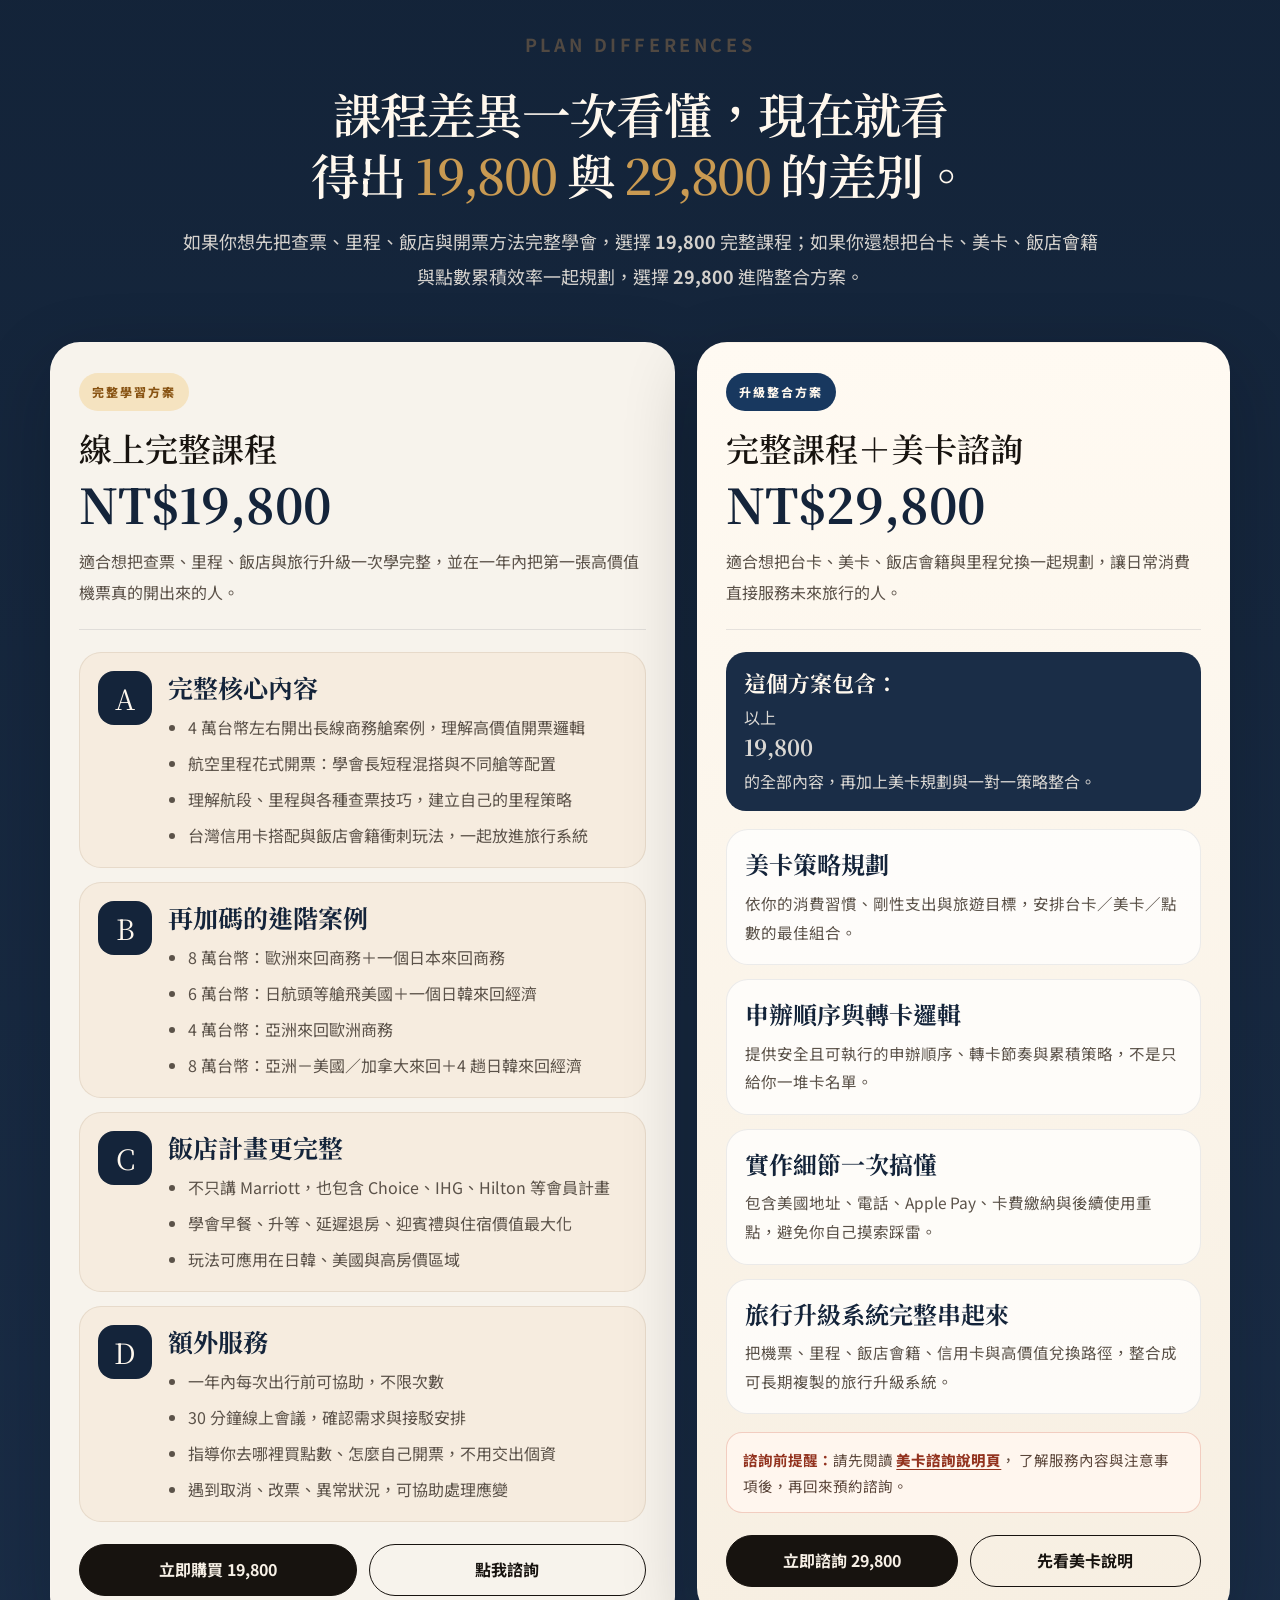
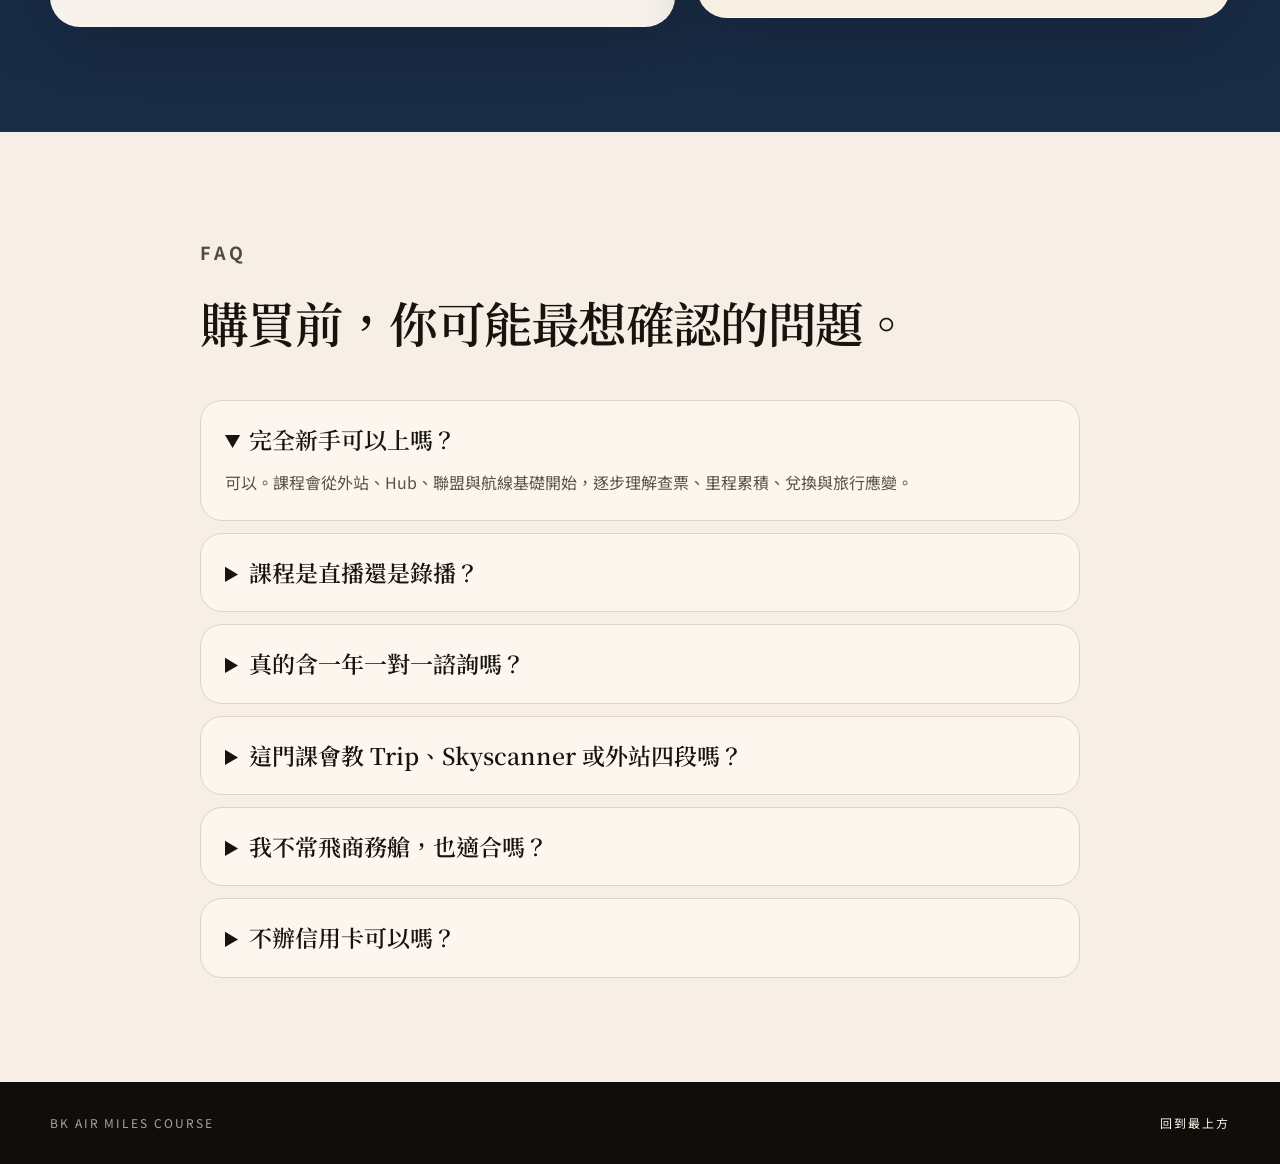
==== commit adc55956: "Add files via upload" ====
--- a/index.html
+++ b/index.html
@@ -435,6 +435,71 @@
     </section>
 
 
+
+    <section class="section-pad support-process" id="support-process">
+      <div class="container support-wrap">
+        <div class="support-head">
+          <p class="eyebrow">ONE-YEAR SUPPORT</p>
+          <h2>不是買課，是有人陪你把票開出來。</h2>
+          <p>這堂課真正有價值的地方，不只是影片內容，而是你在實際出行前遇到問題時，有人可以幫你整理條件、判斷路線、找票、確認買點策略，也在航班出現狀況時協助你判斷下一步。</p>
+        </div>
+
+        <div class="support-grid">
+          <article class="support-card">
+            <div class="support-copy">
+              <span>01</span>
+              <h3>出行前：先用問卷盤點你的狀況</h3>
+              <p>如果問題範圍比較大，我會先請你填寫問卷，整理目前的信用卡、里程、點數、飯店會員、出發時間與目的地。第一次通話不是從零開始，而是直接針對你的條件做判斷。</p>
+            </div>
+            <figure class="support-image image-form">
+              <a class="support-image-link" href="assets/support-form.png" target="_blank" rel="noopener" aria-label="放大查看課前問卷截圖">
+                <img src="assets/support-form.png" alt="課前問卷截圖，用來盤點信用卡、里程、飯店會員與出行需求">
+              </a>
+              <figcaption>課前問卷｜先整理條件，再進入第一次通話諮詢</figcaption>
+            </figure>
+          </article>
+
+          <article class="support-card highlight-support">
+            <div class="support-copy">
+              <span>02</span>
+              <h3>開票前：通話諮詢、找票與買點策略</h3>
+              <p>如果你不會找票，我會協助你判斷去哪裡買點、怎麼查票、哪個方案比較適合。很多時候會需要通話、查詢、螢幕錄影教學，甚至反覆確認航段與價格。</p>
+              <strong>你省下的，不只是票價，還有自己上網查資料、試錯與驗證資訊的時間。</strong>
+            </div>
+            <figure class="support-image image-call">
+              <a class="support-image-link" href="assets/support-call.jpg" target="_blank" rel="noopener" aria-label="放大查看通話諮詢紀錄截圖">
+                <img src="assets/support-call.jpg" alt="學員通話諮詢與開票陪跑紀錄截圖">
+              </a>
+              <figcaption>實際通話陪跑｜找票、買點、航段確認與螢幕錄影教學</figcaption>
+            </figure>
+          </article>
+
+          <article class="support-card">
+            <div class="support-copy">
+              <span>03</span>
+              <h3>出行中：遇到特殊狀況，知道該怎麼處理</h3>
+              <p>出行前一週，我會提供手機給學員。遇到班機取消、改票、航班異常或銜接問題時，不用自己亂打客服、亂查資料，我會協助判斷該找哪個客服、怎麼說、要注意什麼條件。</p>
+            </div>
+            <figure class="support-image image-response">
+              <a class="support-image-link" href="assets/support-response.png" target="_blank" rel="noopener" aria-label="放大查看出行中應變對話截圖">
+                <img src="assets/support-response.png" alt="出行中遇到航班異常時，協助判斷客服處理方式的對話截圖">
+              </a>
+              <figcaption>出行中支援｜遇到改票、取消或異常，協助你找到正確處理窗口</figcaption>
+            </figure>
+          </article>
+        </div>
+
+        <div class="support-summary">
+          <h3>所以 19,800 買到的，不只是「一套線上課程」。</h3>
+          <p>你買到的是完整課程內容、開票邏輯、一年諮詢、實際找票協助、買點策略、螢幕錄影教學，以及出行前後遇到問題時的判斷支援。</p>
+          <div class="support-actions">
+            <a class="btn primary" href="https://api.payuni.com.tw/api/uop/receive_info/2/1/SHOP3436247808444084/gIDzBYWL3AEDBa6Bp1J9D" target="_blank" rel="noopener">立即購買 19,800</a>
+            <a class="btn consult" href="https://lin.ee/6ARhmIQa" target="_blank" rel="noopener">點我諮詢</a>
+          </div>
+        </div>
+      </div>
+    </section>
+
     <section class="section-pad compare-section" id="price">
       <div class="container">
         <div class="section-head center compare-head">
--- a/styles.css
+++ b/styles.css
@@ -528,3 +528,138 @@
   .compare-card{padding:20px 14px;}
   .compare-actions .btn{font-size:14px;padding-left:14px;padding-right:14px;}
 }
+
+
+/* V15 one-year support process section */
+.support-process{background:linear-gradient(180deg,#fffaf2 0%,#f6eadb 100%);border-top:1px solid var(--line);border-bottom:1px solid var(--line);}
+.support-wrap{display:grid;gap:34px;}
+.support-head{max-width:920px;margin:0 auto;text-align:center;}
+.support-head h2{max-width:860px;margin-left:auto;margin-right:auto;}
+.support-head p:last-child{font-size:18px;line-height:2;color:#514942;margin-bottom:0;}
+.support-grid{display:grid;grid-template-columns:repeat(3,minmax(0,1fr));gap:18px;align-items:stretch;}
+.support-card{display:flex;flex-direction:column;border:1px solid var(--line);border-radius:30px;background:rgba(255,250,242,.86);box-shadow:0 18px 44px rgba(42,31,21,.06);overflow:hidden;}
+.support-card.highlight-support{background:linear-gradient(180deg,#fffaf2 0%,#f3e5cf 100%);border-color:rgba(201,154,82,.42);}
+.support-copy{padding:26px 24px 18px;}
+.support-copy span{display:grid;place-items:center;width:42px;height:42px;border-radius:999px;background:var(--navy);color:#fff8ee;font-family:var(--serif);font-size:22px;line-height:1;margin-bottom:16px;}
+.support-copy h3{font-size:27px;line-height:1.34;margin-bottom:12px;}
+.support-copy p{font-size:15.8px;line-height:1.9;color:#5b5249;margin-bottom:0;}
+.support-copy strong{display:block;margin-top:14px;padding:14px 16px;border-radius:18px;background:#1a2d47;color:#fff8ee;font-size:15.5px;line-height:1.75;}
+.support-image{margin:auto 18px 18px;border-radius:22px;overflow:hidden;border:1px solid rgba(222,212,198,.9);background:#efe4d5;}
+.support-image img{display:block;width:100%;height:100%;object-fit:cover;}
+.image-form{height:235px;}
+.image-form img{object-position:top center;}
+.image-call{height:320px;}
+.image-call img{object-position:top center;}
+.image-response{height:320px;}
+.image-response img{object-position:top center;}
+.support-summary{border:1px solid rgba(255,248,238,.2);border-radius:32px;background:linear-gradient(135deg,#17130f,#2a2019);color:#fff8ee;padding:34px 30px;text-align:center;box-shadow:0 20px 54px rgba(42,31,21,.16);}
+.support-summary h3{max-width:820px;margin:0 auto 12px;color:#fff8ee;font-size:34px;line-height:1.35;}
+.support-summary p{max-width:840px;margin:0 auto 22px;color:rgba(255,248,238,.8);font-size:18px;line-height:1.9;}
+.support-actions{display:flex;gap:12px;justify-content:center;flex-wrap:wrap;}
+.support-actions .btn{min-width:190px;}
+.support-summary .btn.consult{color:#fff8ee;border-color:rgba(255,248,238,.54);}
+.support-summary .btn.consult:hover{background:rgba(255,248,238,.08);}
+@media(max-width:1080px){
+  .support-grid{grid-template-columns:1fr;max-width:720px;margin:0 auto;width:100%;}
+  .support-card{display:grid;grid-template-columns:1.05fr .95fr;align-items:stretch;}
+  .support-image{margin:18px 18px 18px 0;height:auto;min-height:250px;}
+}
+@media(max-width:720px){
+  .support-head{text-align:left;}
+  .support-head h2{font-size:31px;line-height:1.36;}
+  .support-head p:last-child{font-size:15.8px;line-height:1.9;}
+  .support-grid{gap:16px;}
+  .support-card{display:flex;}
+  .support-copy{padding:22px 20px 14px;}
+  .support-copy h3{font-size:23px;line-height:1.42;}
+  .support-copy p{font-size:15px;line-height:1.9;}
+  .support-copy strong{font-size:14.5px;line-height:1.8;}
+  .support-image{margin:0 16px 16px;height:230px;min-height:0;}
+  .image-call,.image-response{height:260px;}
+  .support-summary{padding:28px 20px;text-align:left;border-radius:26px;}
+  .support-summary h3{font-size:25px;line-height:1.45;}
+  .support-summary p{font-size:15.5px;line-height:1.9;}
+  .support-actions{display:grid;grid-template-columns:1fr;}
+  .support-actions .btn{width:100%;min-width:0;}
+}
+
+/* V16 support screenshots: show full images without cropping */
+.support-grid{align-items:start;}
+.support-card{align-self:start;}
+.support-image{
+  margin:0 18px 18px;
+  border-radius:22px;
+  overflow:hidden;
+  border:1px solid rgba(222,212,198,.9);
+  background:#f8f3eb;
+}
+.support-image-link{
+  display:block;
+  width:100%;
+  background:#f8f3eb;
+}
+.support-image img{
+  display:block;
+  width:100%;
+  height:auto !important;
+  max-height:none !important;
+  object-fit:contain !important;
+  object-position:center top;
+}
+.support-image figcaption{
+  padding:11px 14px 13px;
+  border-top:1px solid rgba(222,212,198,.78);
+  color:#6a6056;
+  background:#fffaf2;
+  font-size:12.5px;
+  line-height:1.65;
+  text-align:left;
+}
+.support-image-link:hover img{opacity:.96;}
+@media(max-width:920px){
+  .support-card{display:flex;grid-template-columns:none;}
+  .support-image{margin:0 18px 18px;height:auto !important;min-height:0 !important;}
+}
+@media(max-width:680px){
+  .support-image{margin:0 16px 16px;height:auto !important;min-height:0 !important;}
+  .support-image img{width:100%;height:auto !important;max-height:none !important;}
+  .support-image figcaption{font-size:12px;padding:10px 12px 12px;}
+}
+
+/* V17 support image fix: preserve the complete screenshot, no fixed crop */
+.support-image.image-form,
+.support-image.image-call,
+.support-image.image-response{
+  height:auto !important;
+  min-height:0 !important;
+  max-height:none !important;
+  aspect-ratio:auto !important;
+  overflow:visible;
+}
+.support-image.image-form .support-image-link,
+.support-image.image-call .support-image-link,
+.support-image.image-response .support-image-link{
+  display:block;
+  width:100%;
+  height:auto !important;
+}
+.support-image.image-form img,
+.support-image.image-call img,
+.support-image.image-response img{
+  display:block;
+  width:100%;
+  height:auto !important;
+  min-height:0 !important;
+  max-height:none !important;
+  object-fit:contain !important;
+  object-position:center top !important;
+}
+@media(max-width:920px){
+  .support-image.image-form,
+  .support-image.image-call,
+  .support-image.image-response{
+    height:auto !important;
+    min-height:0 !important;
+    max-height:none !important;
+  }
+}
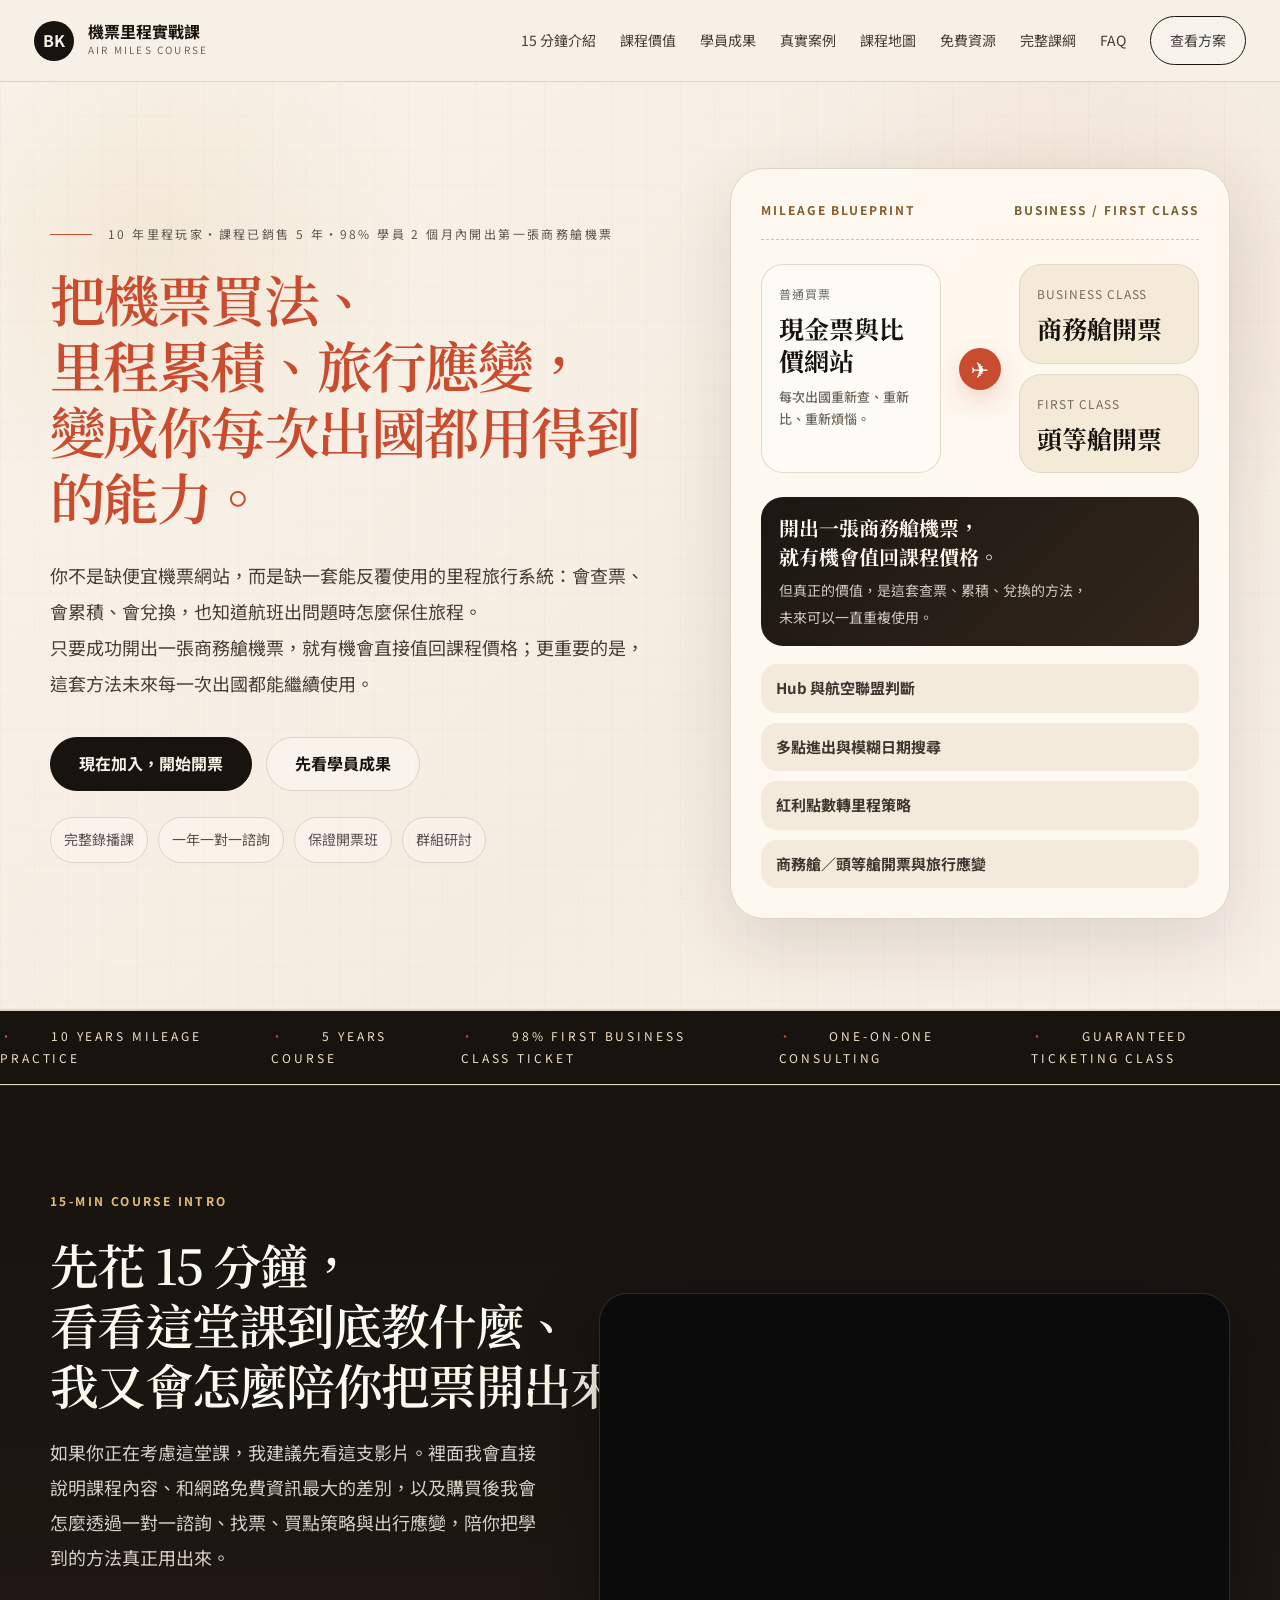
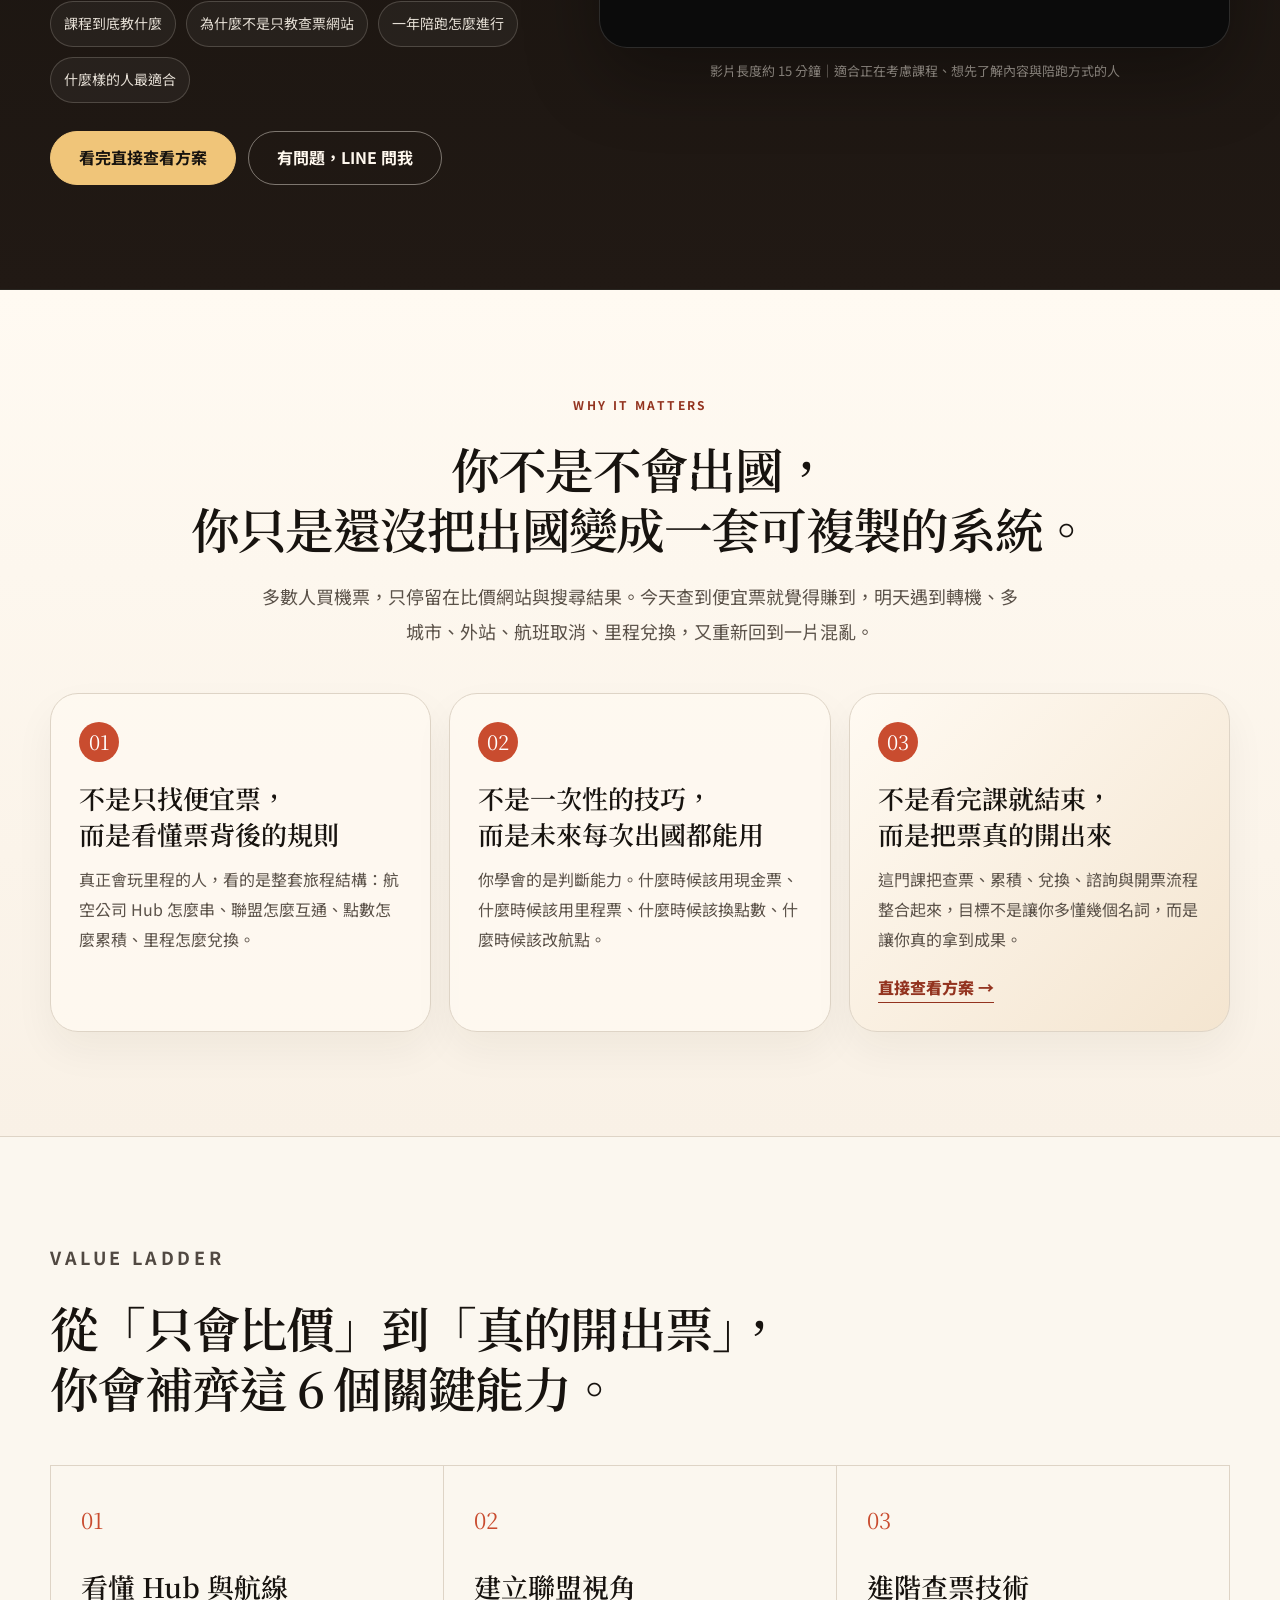
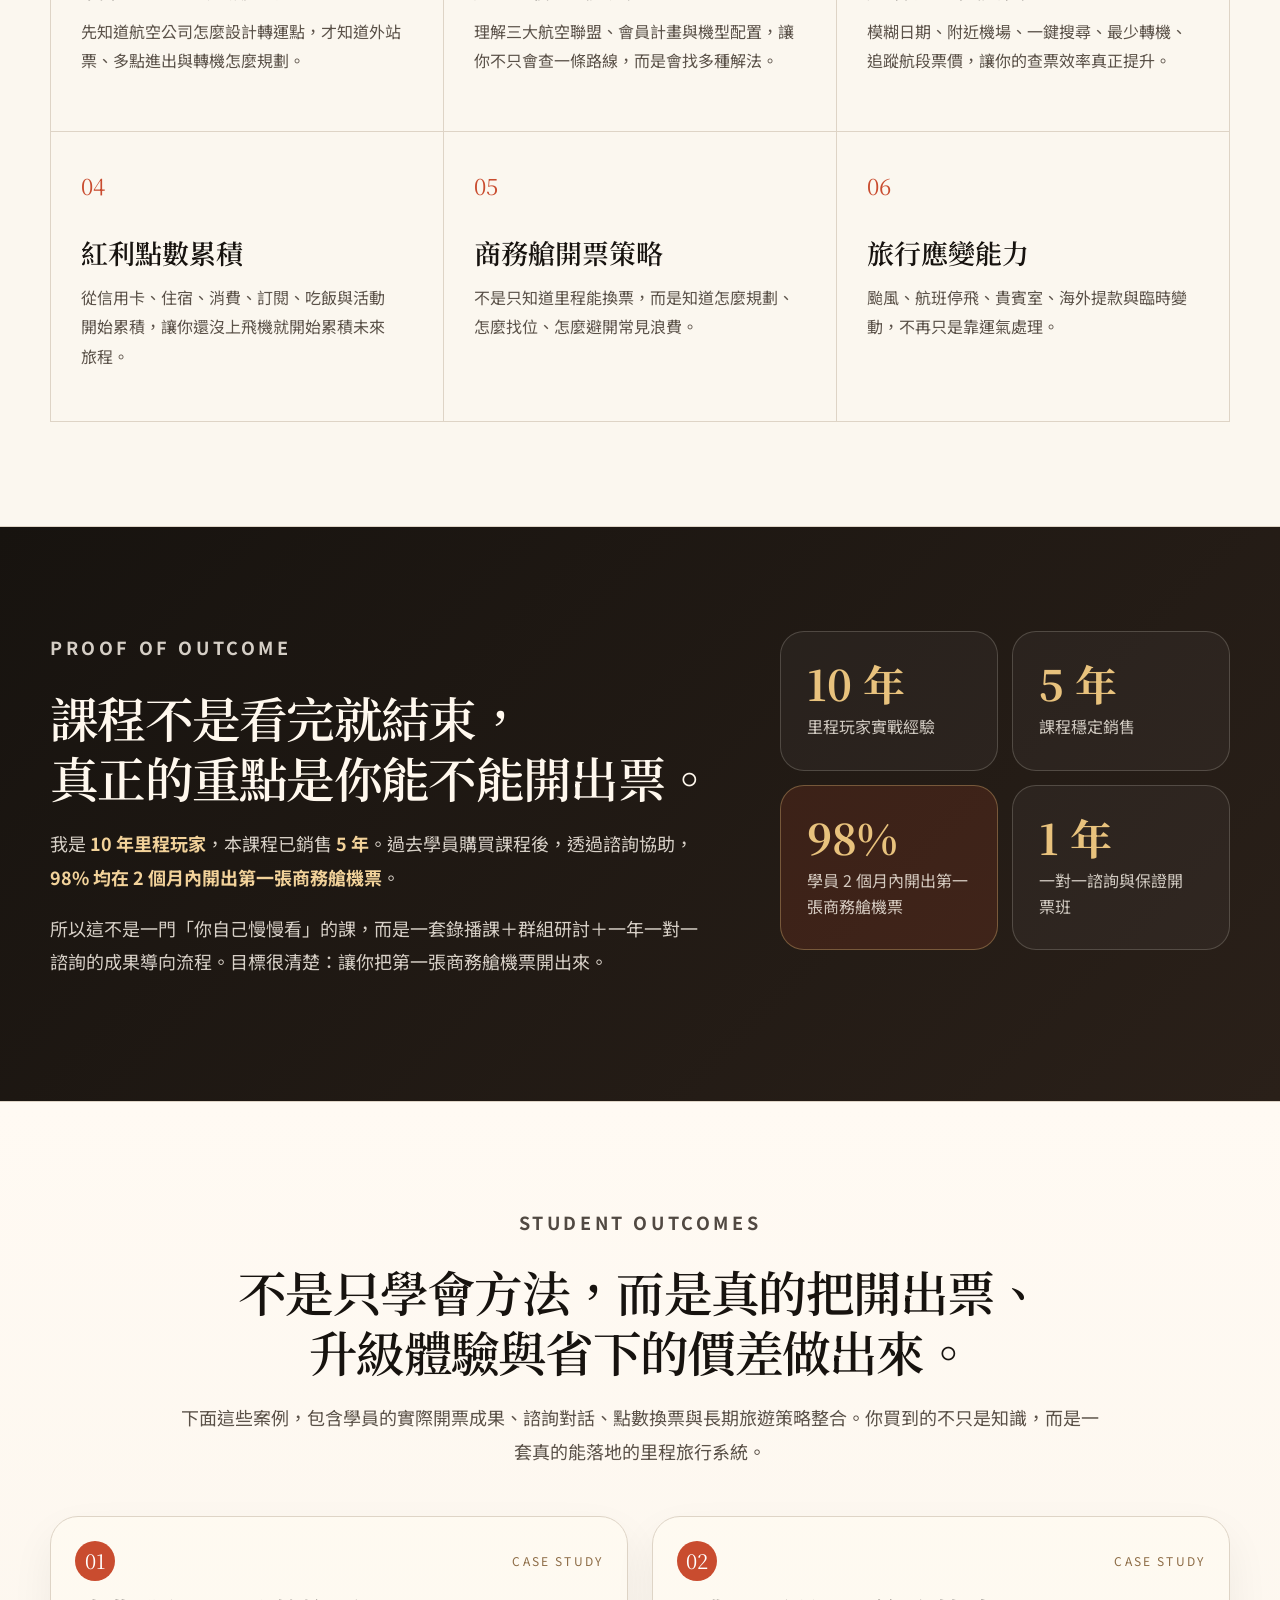
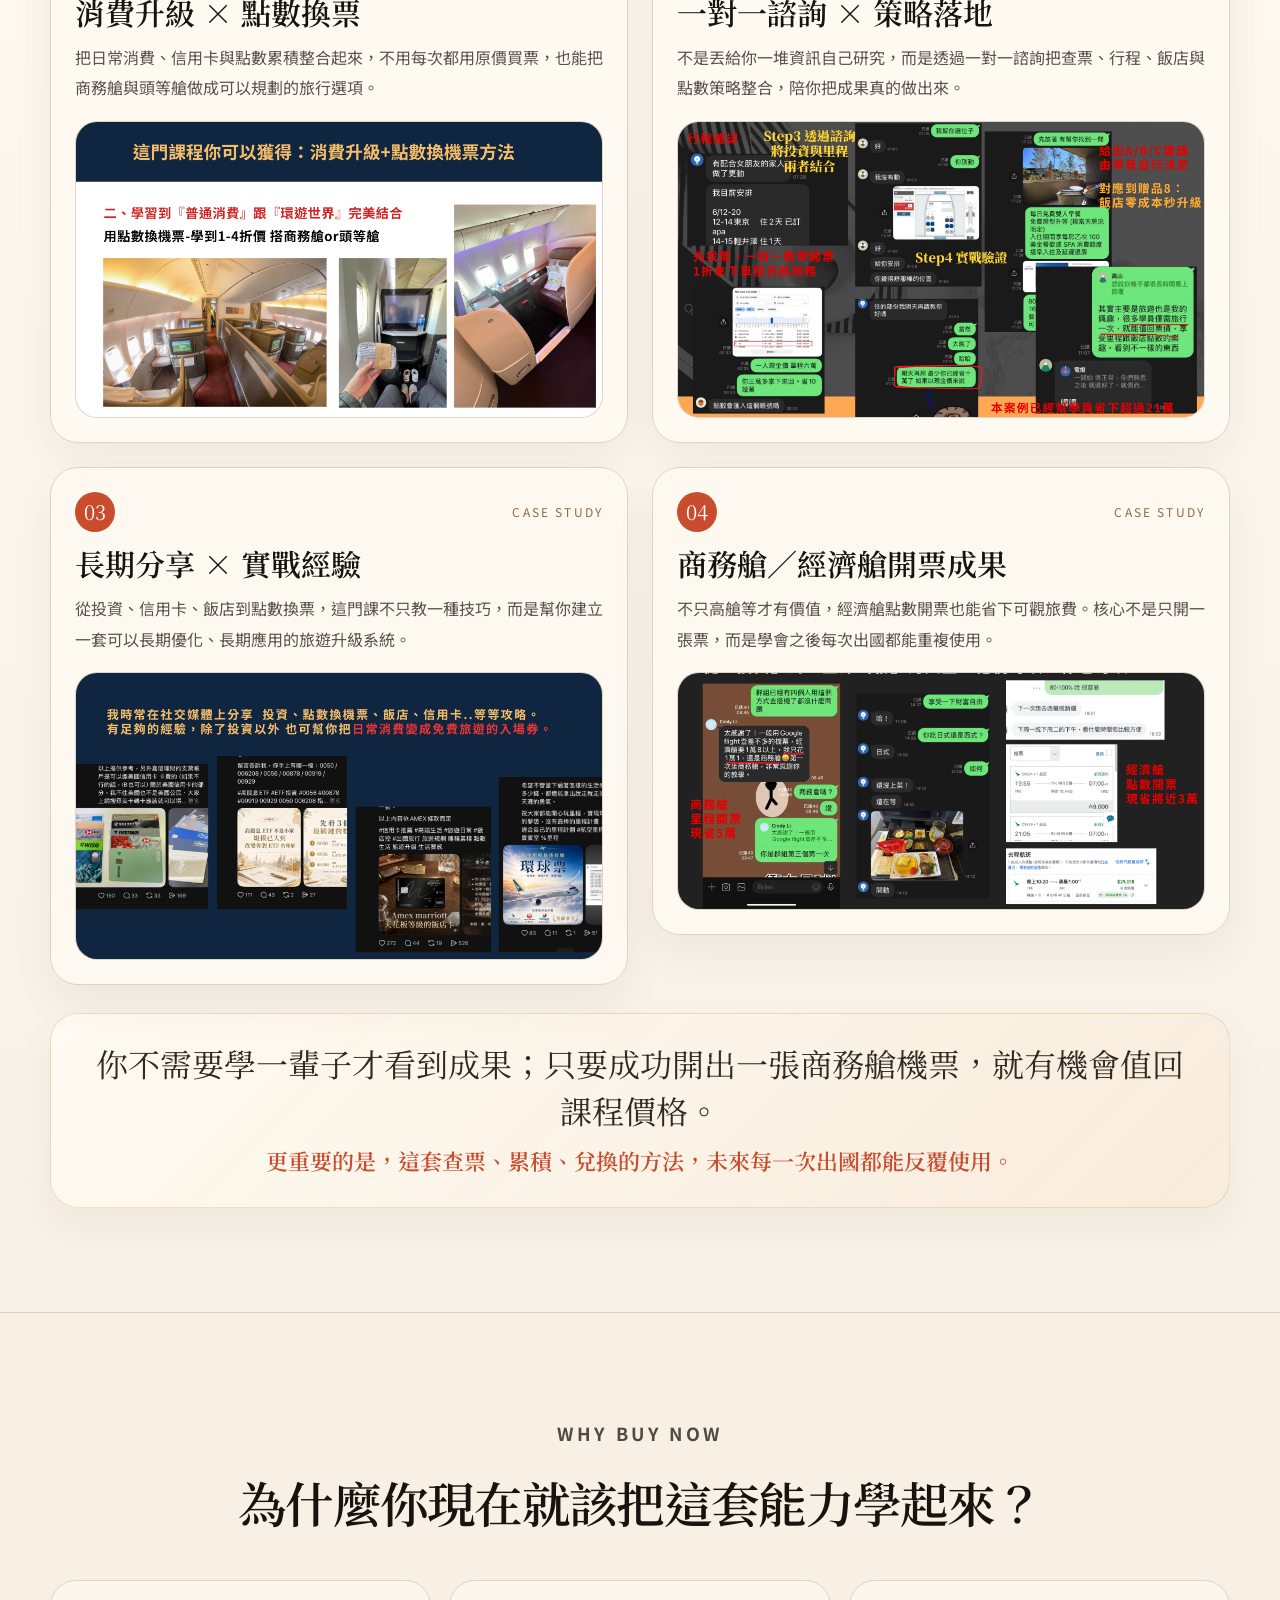
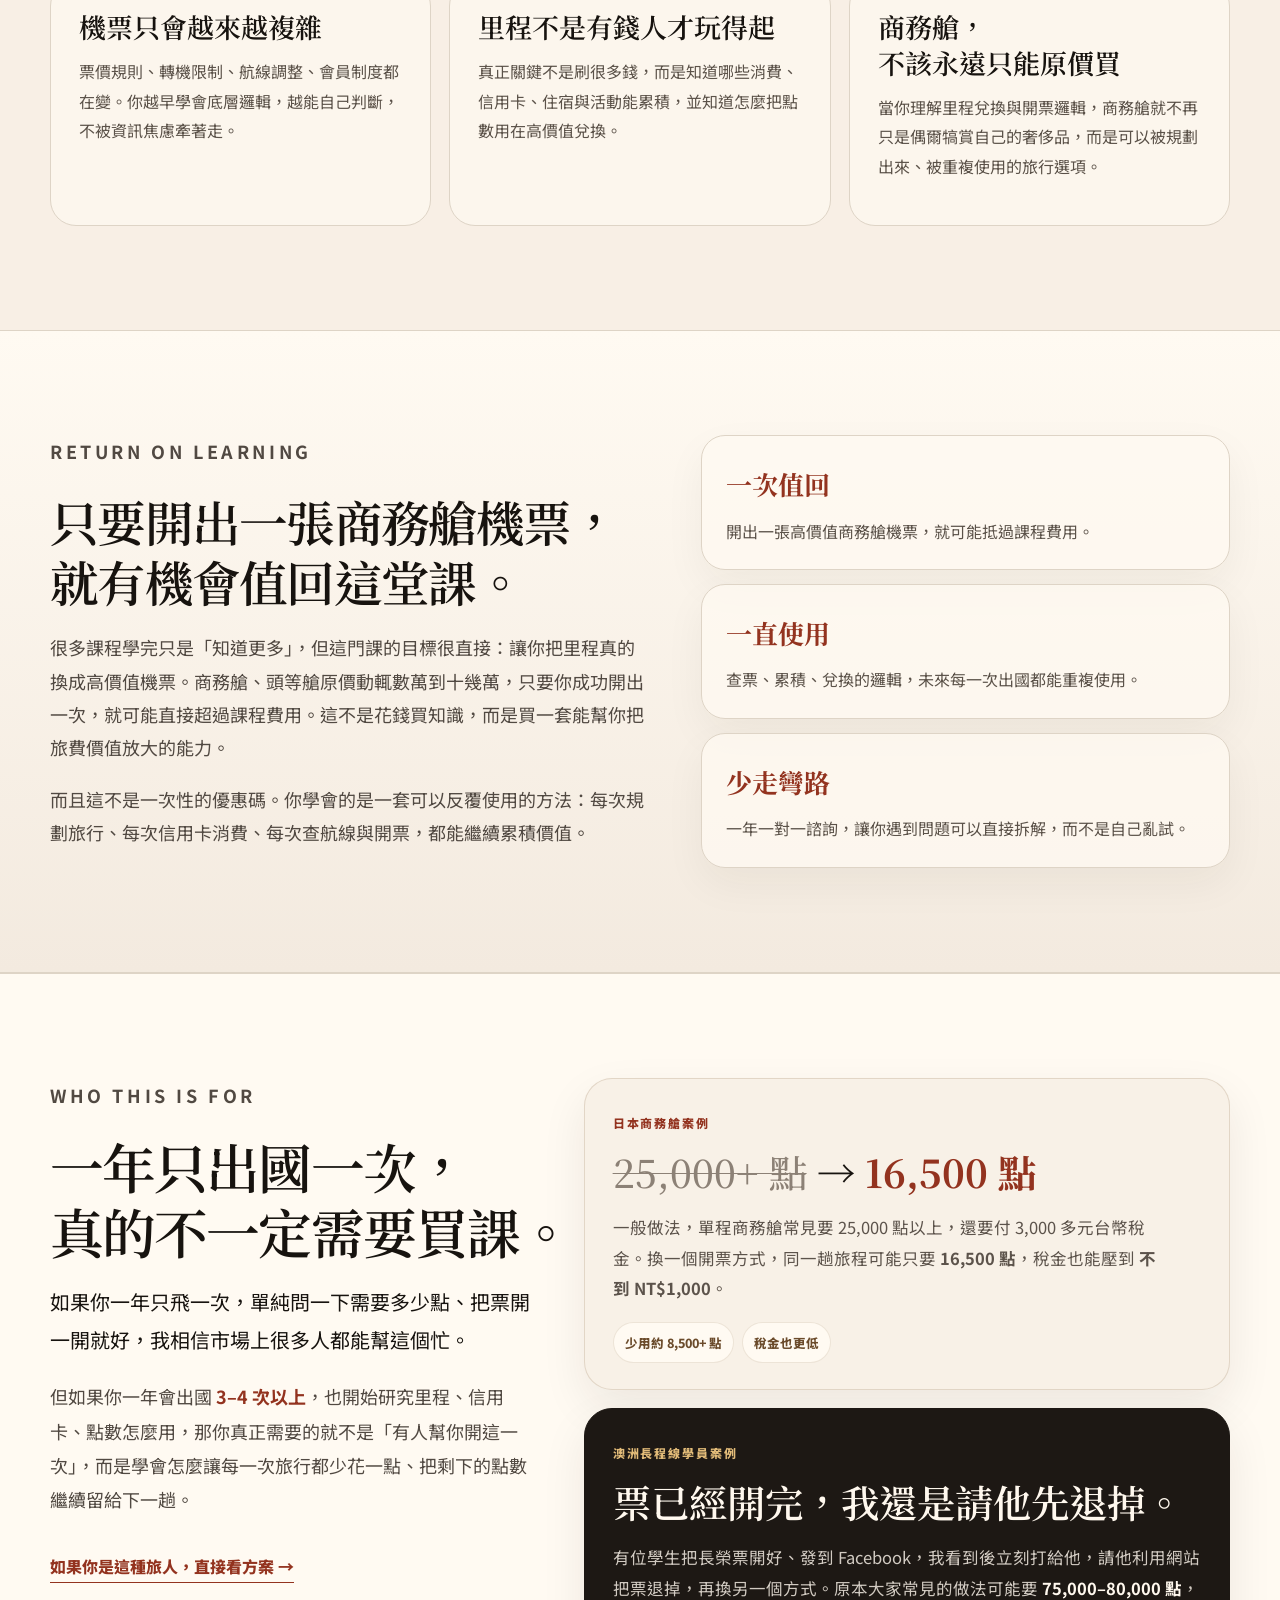
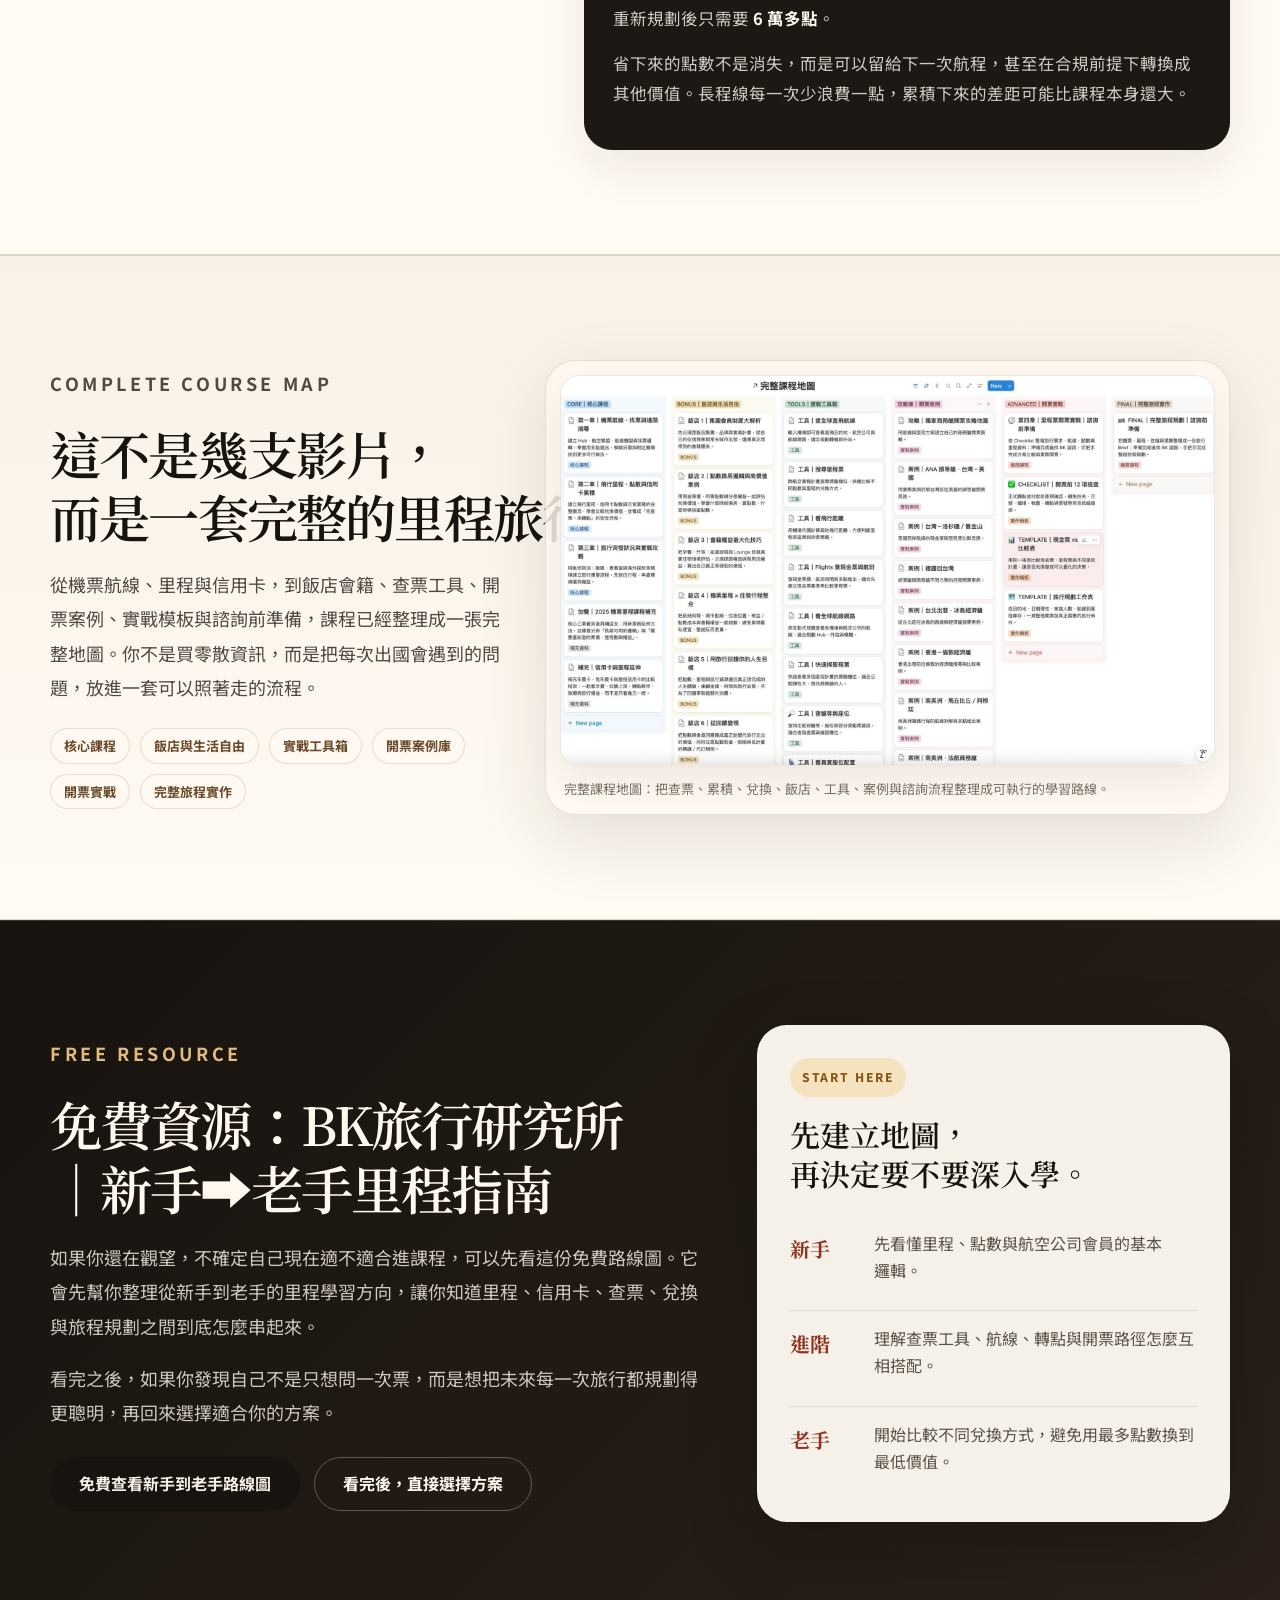
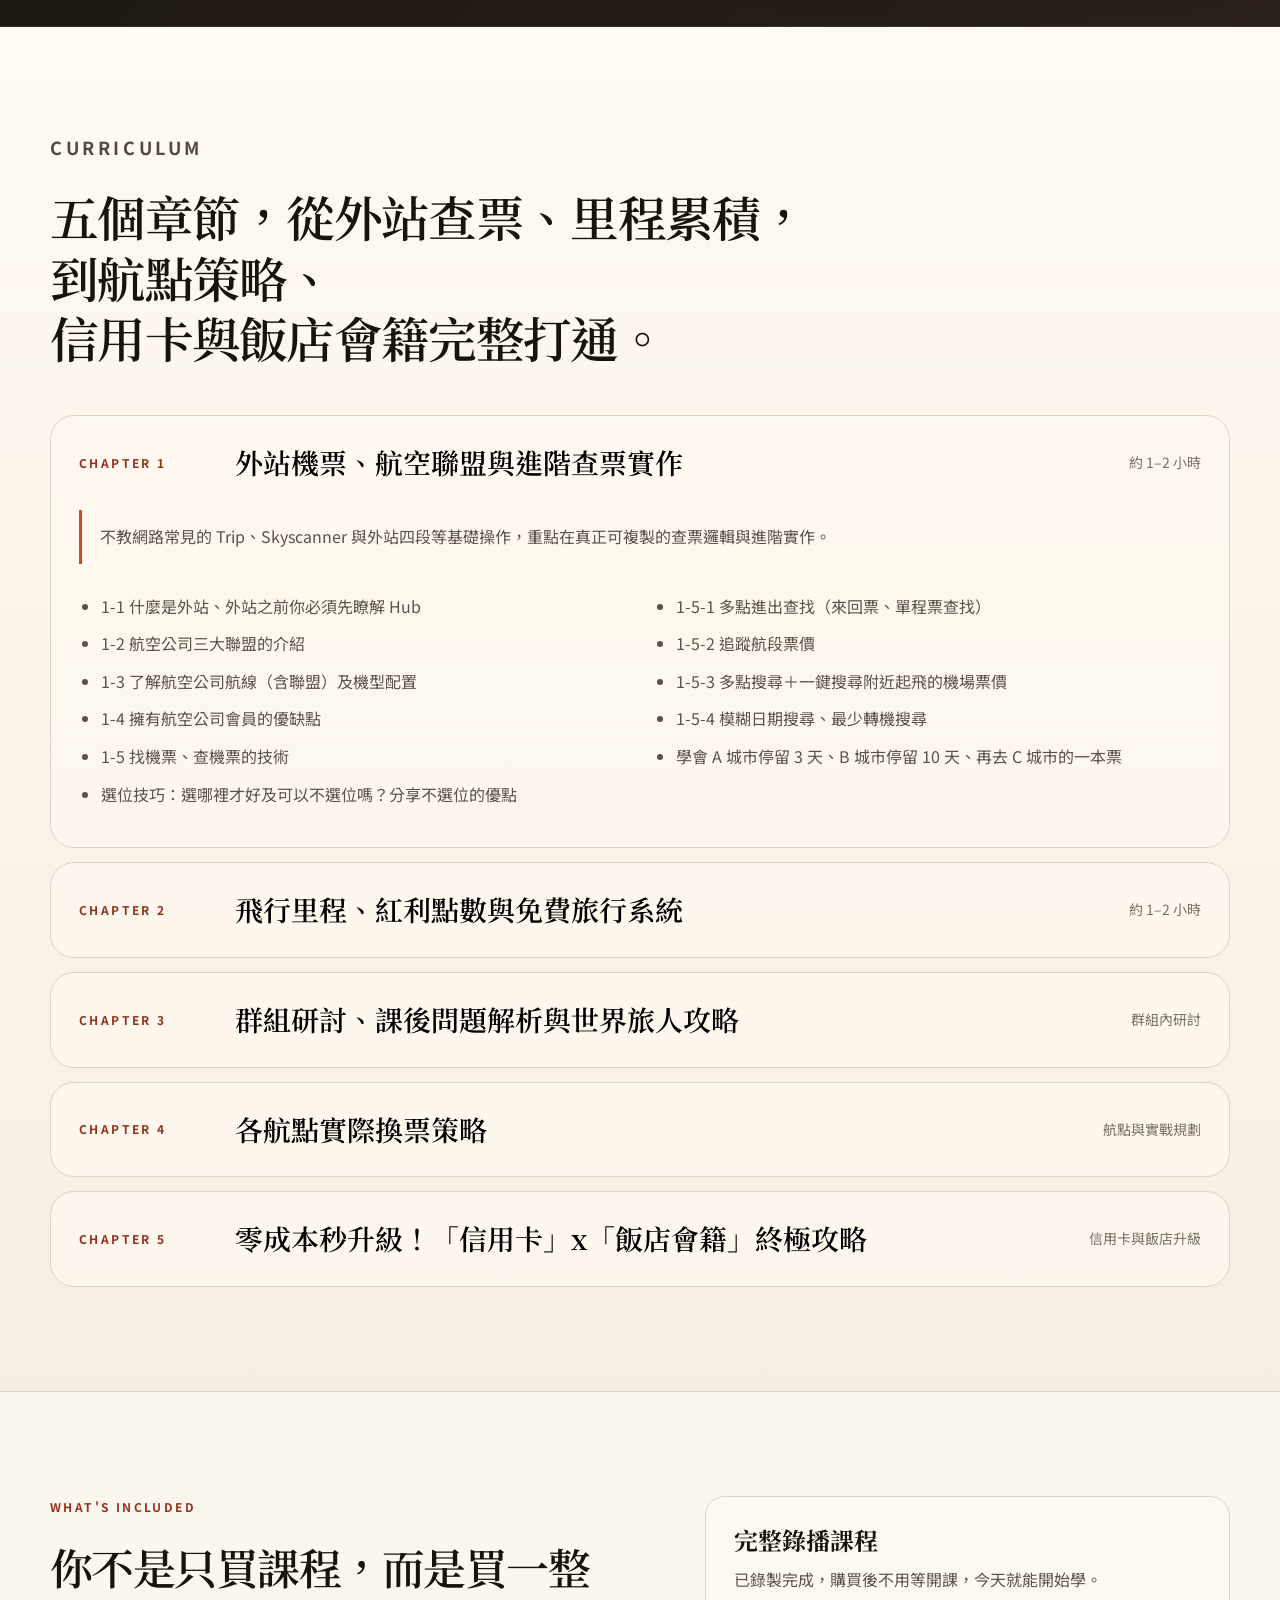
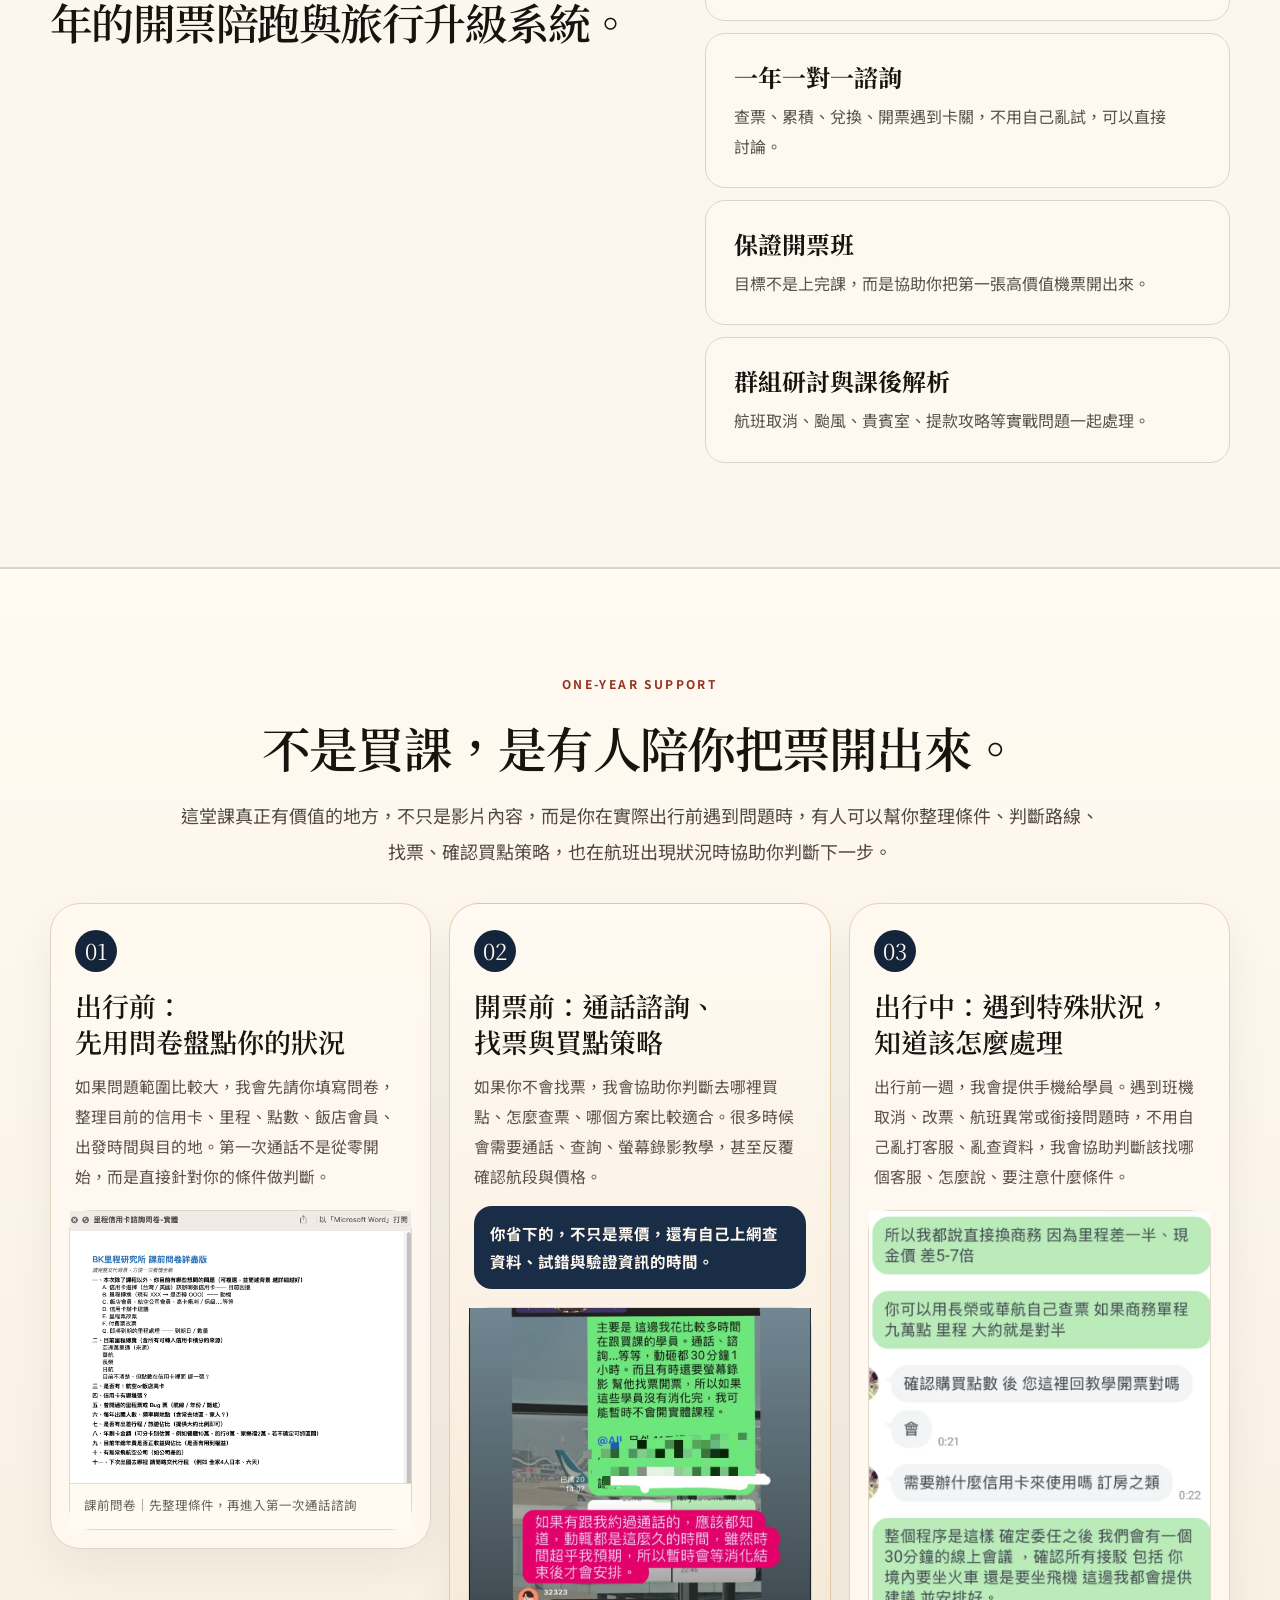
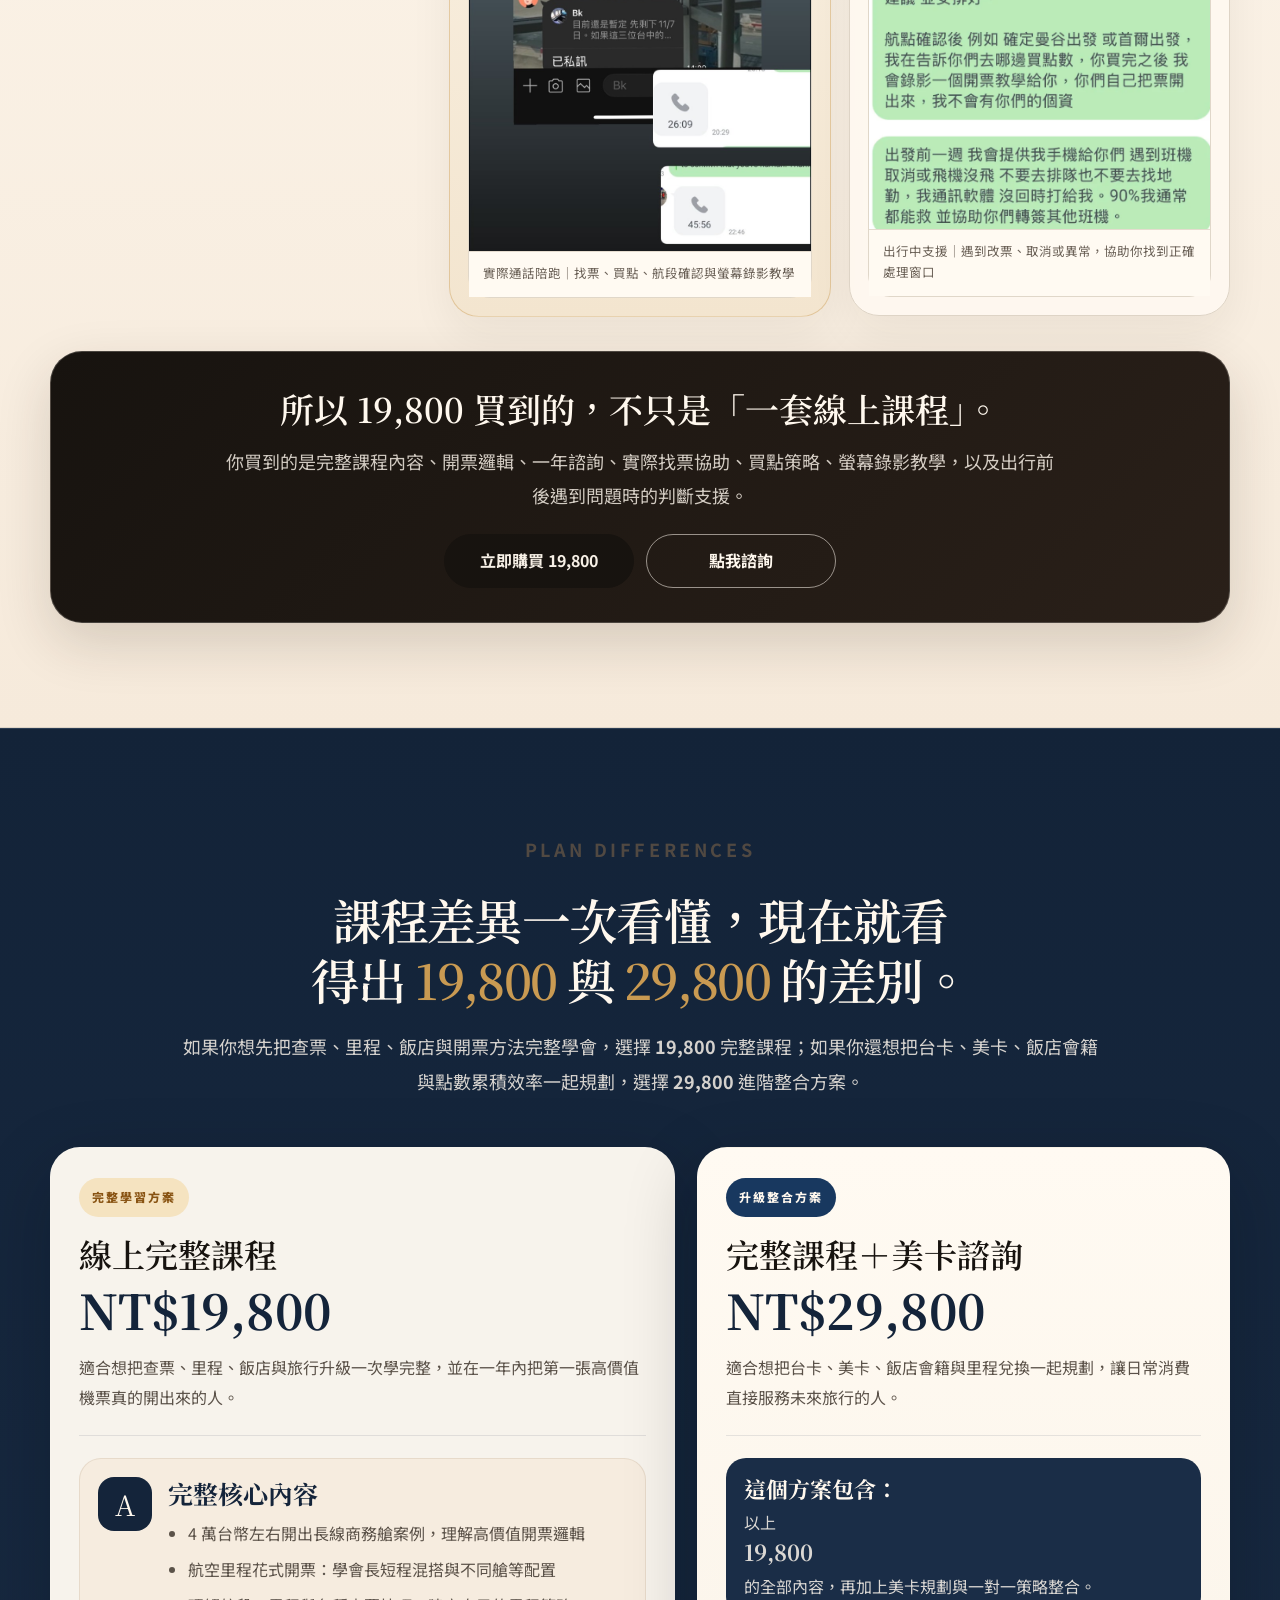
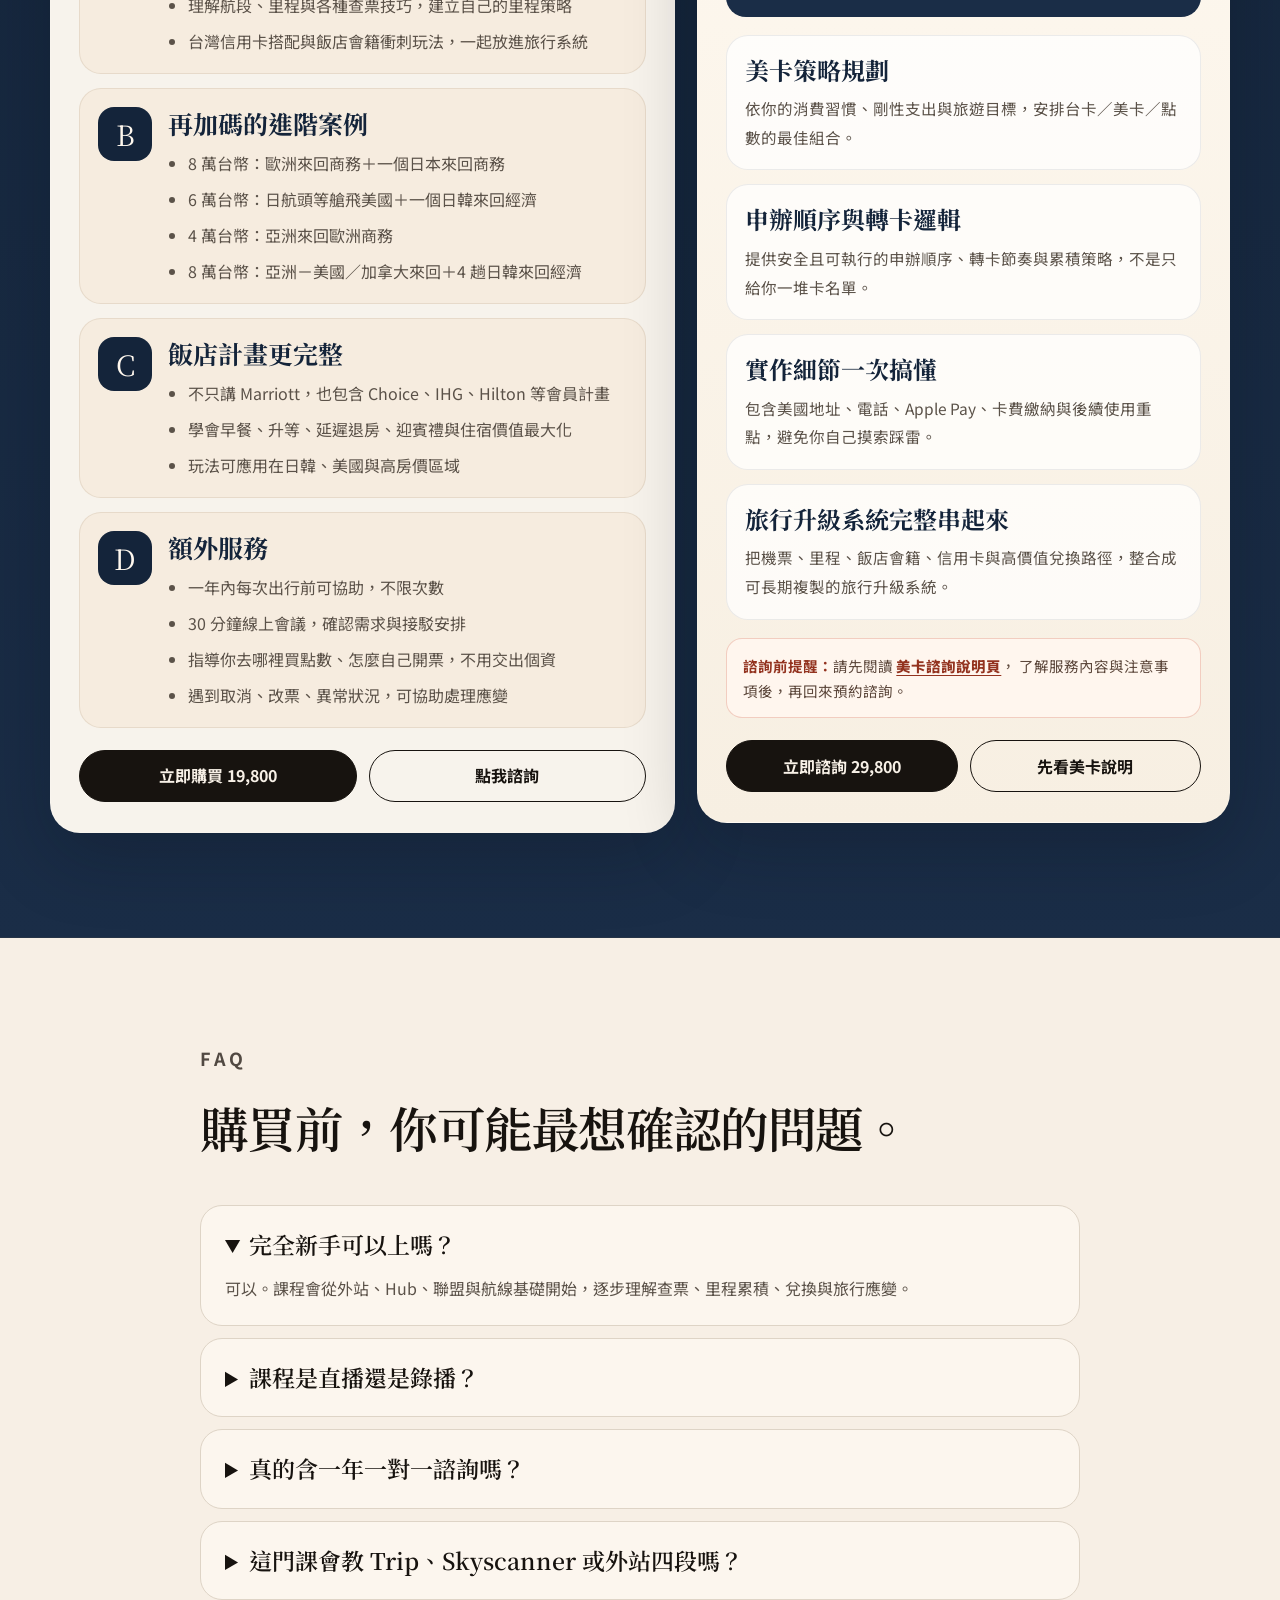
==== commit a1cd6c6a: "Add files via upload" ====
--- a/index.html
+++ b/index.html
@@ -17,6 +17,7 @@
       <span class="brand-copy"><strong>機票里程實戰課</strong><em>AIR MILES COURSE</em></span>
     </a>
     <nav class="nav" aria-label="主要選單">
+      <a href="#video-intro">15 分鐘介紹</a>
       <a href="#why">課程價值</a>
       <a href="#proof">學員成果</a><a href="#student-cases">真實案例</a>
       <a href="#course-map">課程地圖</a><a href="#free-resource">免費資源</a><a href="#curriculum">完整課綱</a>
@@ -88,6 +89,39 @@
     <section class="ticker" aria-label="信任指標">
       <div class="ticker-track">
         <span>10 YEARS MILEAGE PRACTICE</span><span>5 YEARS COURSE</span><span>98% FIRST BUSINESS CLASS TICKET</span><span>ONE-ON-ONE CONSULTING</span><span>GUARANTEED TICKETING CLASS</span>
+      </div>
+    </section>
+
+    <section class="section-pad video-intro" id="video-intro">
+      <div class="container video-intro-grid">
+        <div class="video-intro-copy">
+          <p class="eyebrow">15-MIN COURSE INTRO</p>
+          <h2>先花 15 分鐘，看看這堂課到底教什麼、我又會怎麼陪你把票開出來。</h2>
+          <p>如果你正在考慮這堂課，我建議先看這支影片。裡面我會直接說明課程內容、和網路免費資訊最大的差別，以及購買後我會怎麼透過一對一諮詢、找票、買點策略與出行應變，陪你把學到的方法真正用出來。</p>
+          <div class="video-points" aria-label="影片內容重點">
+            <span>課程到底教什麼</span>
+            <span>為什麼不是只教查票網站</span>
+            <span>一年陪跑怎麼進行</span>
+            <span>什麼樣的人最適合</span>
+          </div>
+          <div class="video-actions">
+            <a class="btn primary" href="#price">看完直接查看方案</a>
+            <a class="btn consult" href="https://lin.ee/6ARhmIQa" target="_blank" rel="noopener">有問題，LINE 問我</a>
+          </div>
+        </div>
+
+        <div class="video-frame-wrap">
+          <div class="video-frame">
+            <iframe
+              src="https://www.youtube-nocookie.com/embed/Cu95Pcu_B9Y?rel=0&modestbranding=1"
+              title="機票里程實戰課｜15 分鐘課程前導說明"
+              loading="lazy"
+              referrerpolicy="strict-origin-when-cross-origin"
+              allow="accelerometer; autoplay; clipboard-write; encrypted-media; gyroscope; picture-in-picture; web-share"
+              allowfullscreen></iframe>
+          </div>
+          <p class="video-caption">影片長度約 15 分鐘｜適合正在考慮課程、想先了解內容與陪跑方式的人</p>
+        </div>
       </div>
     </section>
 
@@ -493,7 +527,7 @@
           <h3>所以 19,800 買到的，不只是「一套線上課程」。</h3>
           <p>你買到的是完整課程內容、開票邏輯、一年諮詢、實際找票協助、買點策略、螢幕錄影教學，以及出行前後遇到問題時的判斷支援。</p>
           <div class="support-actions">
-            <a class="btn primary" href="https://api.payuni.com.tw/api/uop/receive_info/2/1/SHOP3436247808444084/gIDzBYWL3AEDBa6Bp1J9D" target="_blank" rel="noopener">立即購買 19,800</a>
+            <a class="btn primary" href="https://line.me/R/ti/p/@tpq5223k" target="_blank" rel="noopener">立即購買 19,800</a>
             <a class="btn consult" href="https://lin.ee/6ARhmIQa" target="_blank" rel="noopener">點我諮詢</a>
           </div>
         </div>
@@ -569,7 +603,7 @@
               </div>
             </div>
             <div class="compare-actions">
-              <a class="btn primary" href="https://api.payuni.com.tw/api/uop/receive_info/2/1/SHOP3436247808444084/gIDzBYWL3AEDBa6Bp1J9D" target="_blank" rel="noopener">立即購買 19,800</a>
+              <a class="btn primary" href="https://line.me/R/ti/p/@tpq5223k" target="_blank" rel="noopener">立即購買 19,800</a>
               <a class="btn consult" href="https://lin.ee/6ARhmIQa" target="_blank" rel="noopener">點我諮詢</a>
             </div>
           </article>
--- a/styles.css
+++ b/styles.css
@@ -663,3 +663,37 @@
     max-height:none !important;
   }
 }
+
+/* V15 course intro video */
+.video-intro{background:linear-gradient(180deg,#17130f 0%,#211914 100%);color:#fff8ee;border-top:1px solid rgba(255,248,238,.08);border-bottom:1px solid rgba(255,248,238,.08);}
+.video-intro-grid{display:grid;grid-template-columns:minmax(0,.88fr) minmax(520px,1.12fr);gap:54px;align-items:center;}
+.video-intro .eyebrow{color:#e4bd78;}
+.video-intro h2{color:#fff8ee;max-width:680px;}
+.video-intro-copy>p:not(.eyebrow){font-size:18px;line-height:1.95;color:rgba(255,248,238,.82);max-width:690px;}
+.video-points{display:flex;flex-wrap:wrap;gap:10px;margin:26px 0 28px;}
+.video-points span{padding:9px 13px;border:1px solid rgba(255,248,238,.18);border-radius:999px;background:rgba(255,255,255,.045);font-size:14px;color:rgba(255,248,238,.88);}
+.video-actions{display:flex;gap:12px;flex-wrap:wrap;}
+.video-intro .btn.primary{background:#f0c579;color:#17130f;border-color:#f0c579;}
+.video-intro .btn.primary:hover{background:#f4d091;border-color:#f4d091;}
+.video-intro .btn.consult{color:#fff8ee;border-color:rgba(255,248,238,.42);background:transparent;}
+.video-intro .btn.consult:hover{background:rgba(255,248,238,.08);}
+.video-frame-wrap{min-width:0;}
+.video-frame{position:relative;width:100%;aspect-ratio:16/9;overflow:hidden;border-radius:28px;background:#0b0b0b;border:1px solid rgba(255,248,238,.14);box-shadow:0 28px 74px rgba(0,0,0,.32);}
+.video-frame iframe{position:absolute;inset:0;width:100%;height:100%;border:0;display:block;}
+.video-caption{margin:12px 4px 0;font-size:13px;line-height:1.7;color:rgba(255,248,238,.58);text-align:center;}
+@media(max-width:1100px){
+  .video-intro-grid{grid-template-columns:1fr;gap:34px;}
+  .video-intro h2,.video-intro-copy>p:not(.eyebrow){max-width:860px;}
+}
+@media(max-width:680px){
+  .video-intro{padding-top:64px;padding-bottom:64px;}
+  .video-intro-grid{gap:28px;}
+  .video-intro h2{font-size:29px;line-height:1.38;}
+  .video-intro-copy>p:not(.eyebrow){font-size:15.5px;line-height:1.9;}
+  .video-points{gap:8px;margin:20px 0 22px;}
+  .video-points span{font-size:13px;padding:8px 11px;}
+  .video-actions{display:grid;grid-template-columns:1fr;}
+  .video-actions .btn{width:100%;}
+  .video-frame{border-radius:20px;}
+  .video-caption{font-size:12px;line-height:1.65;}
+}
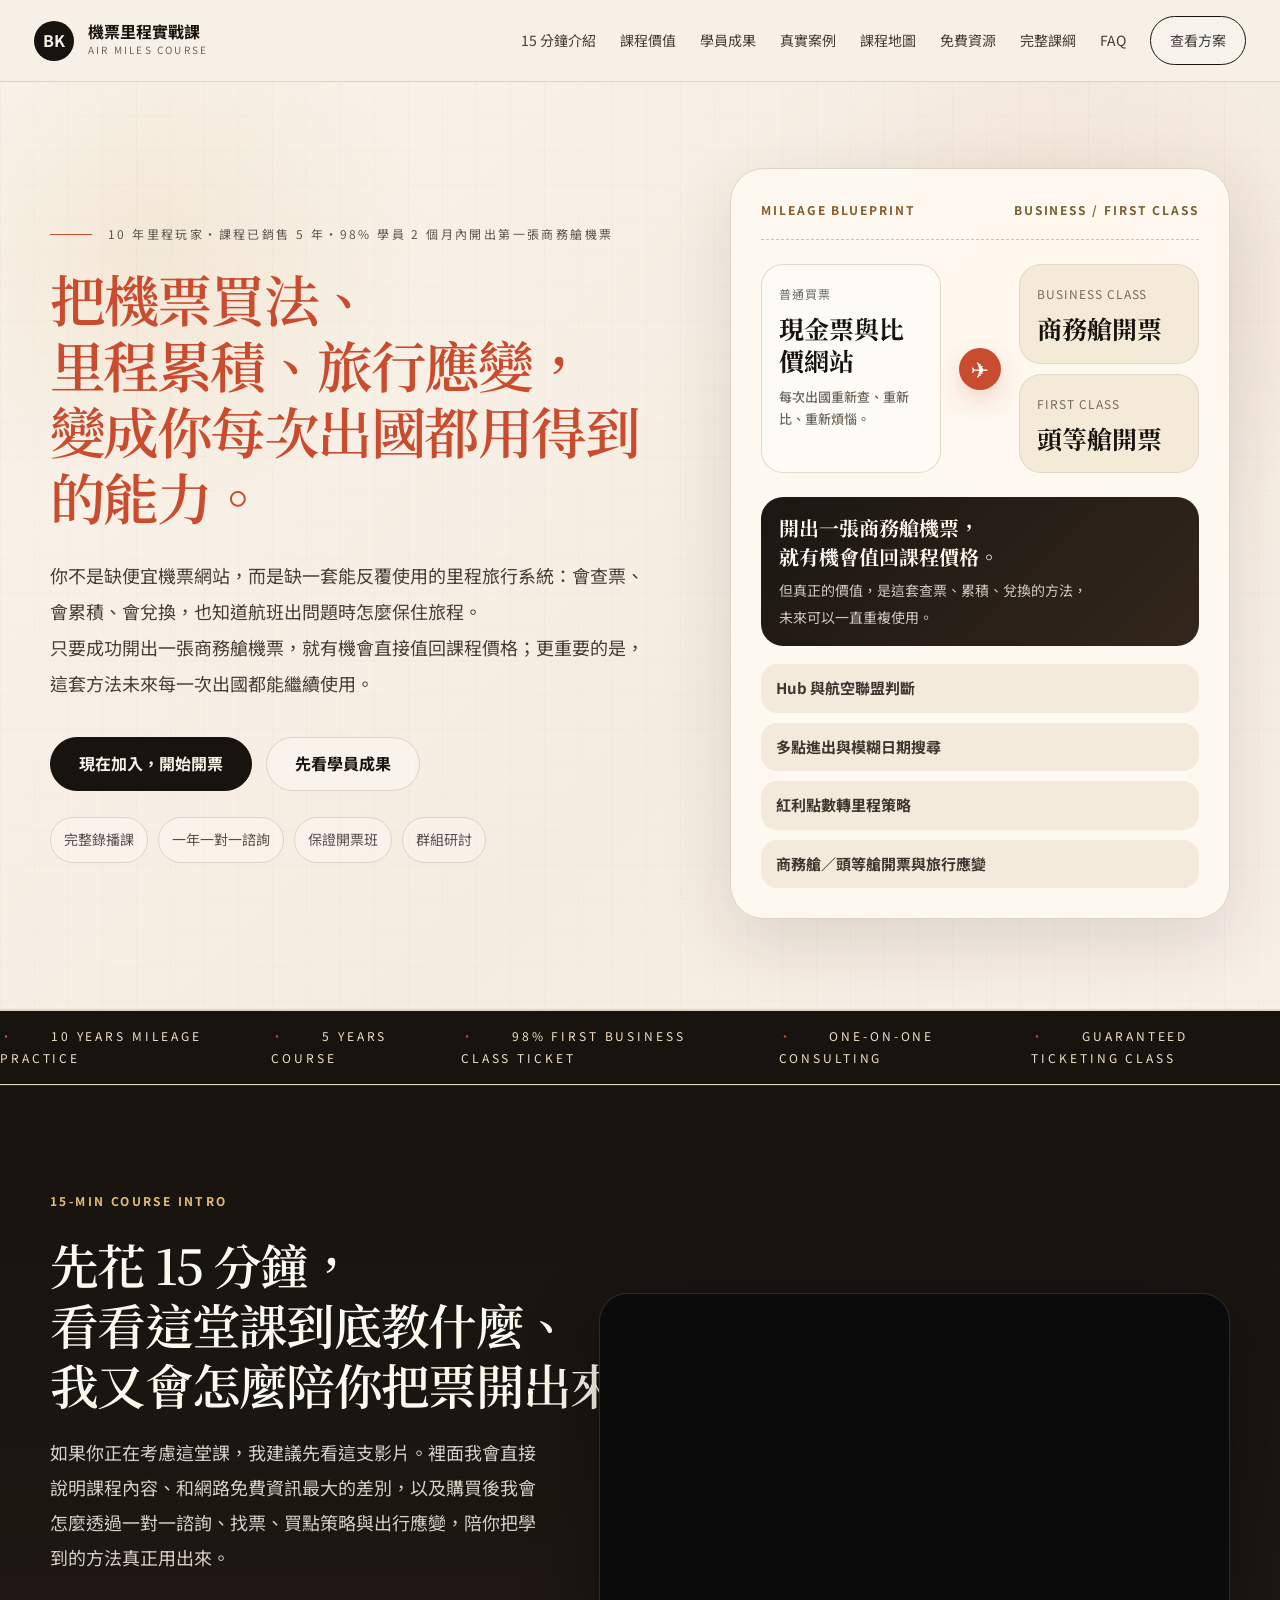
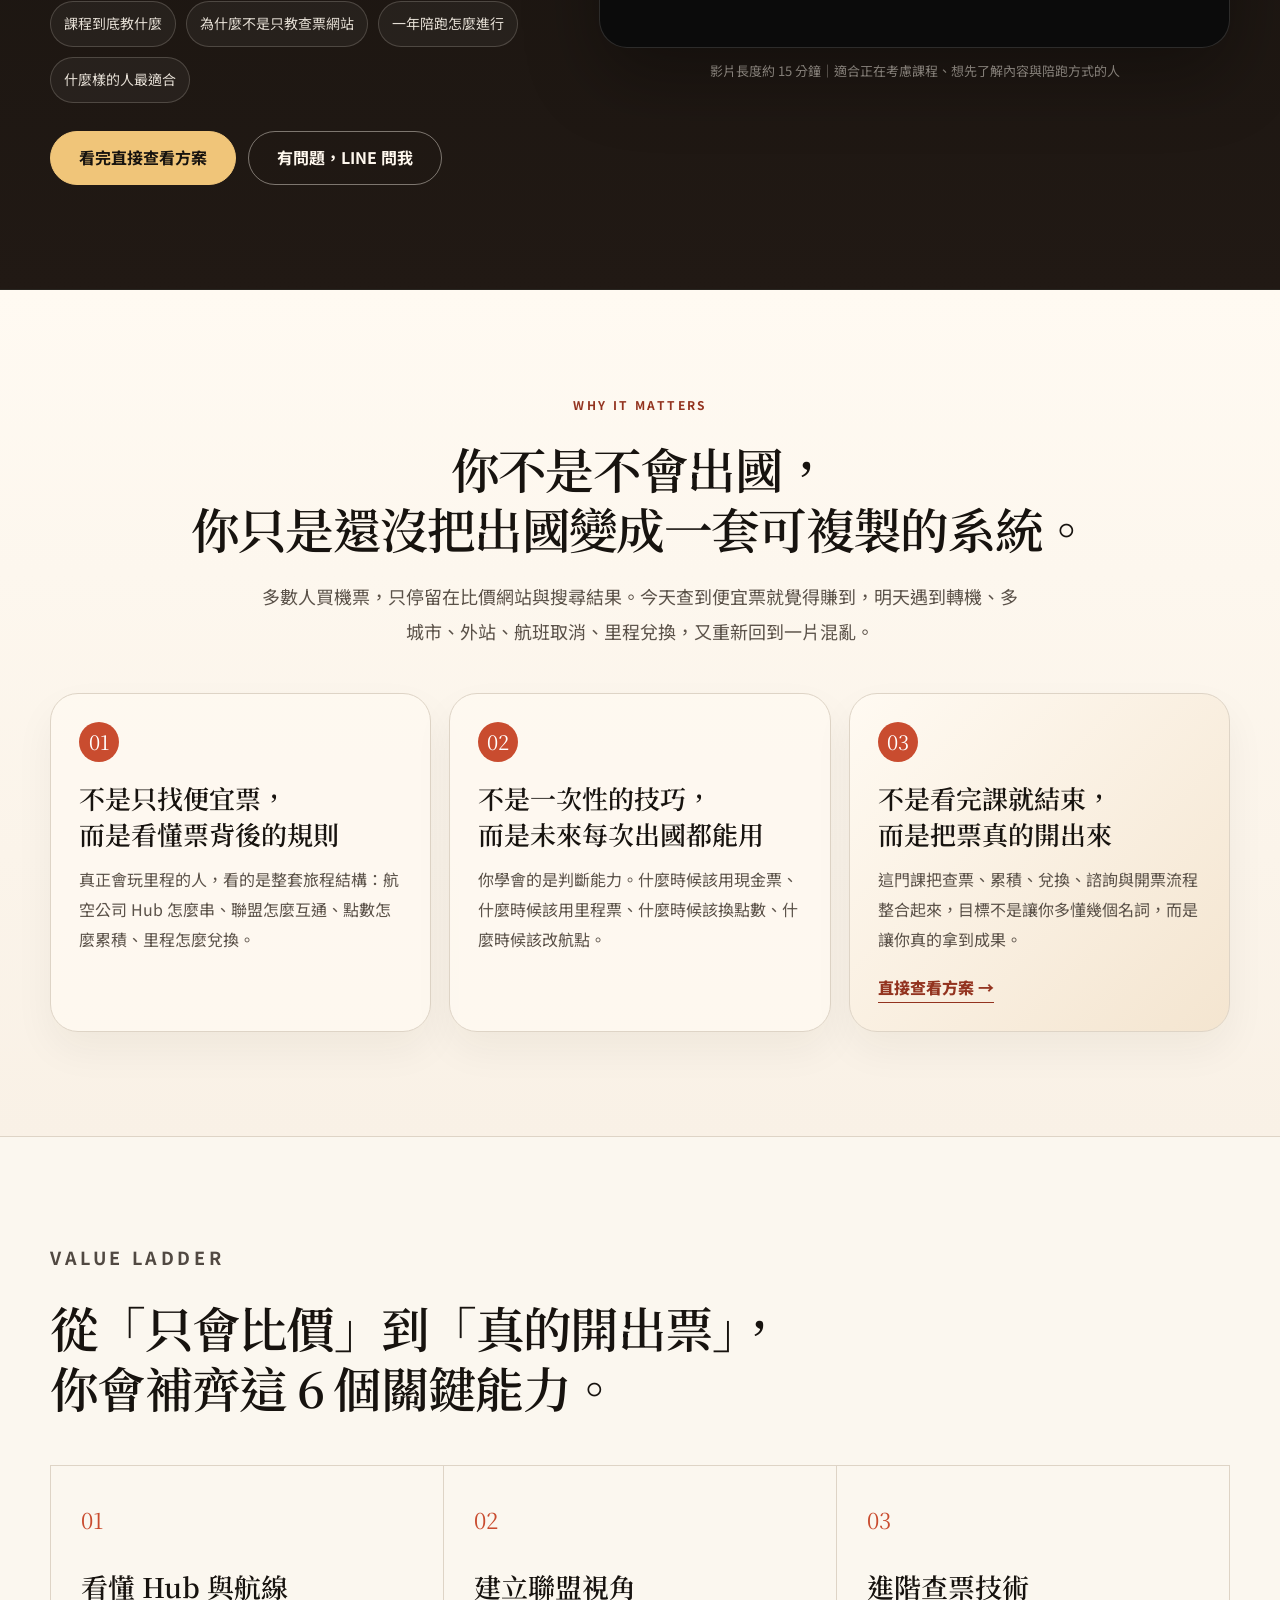
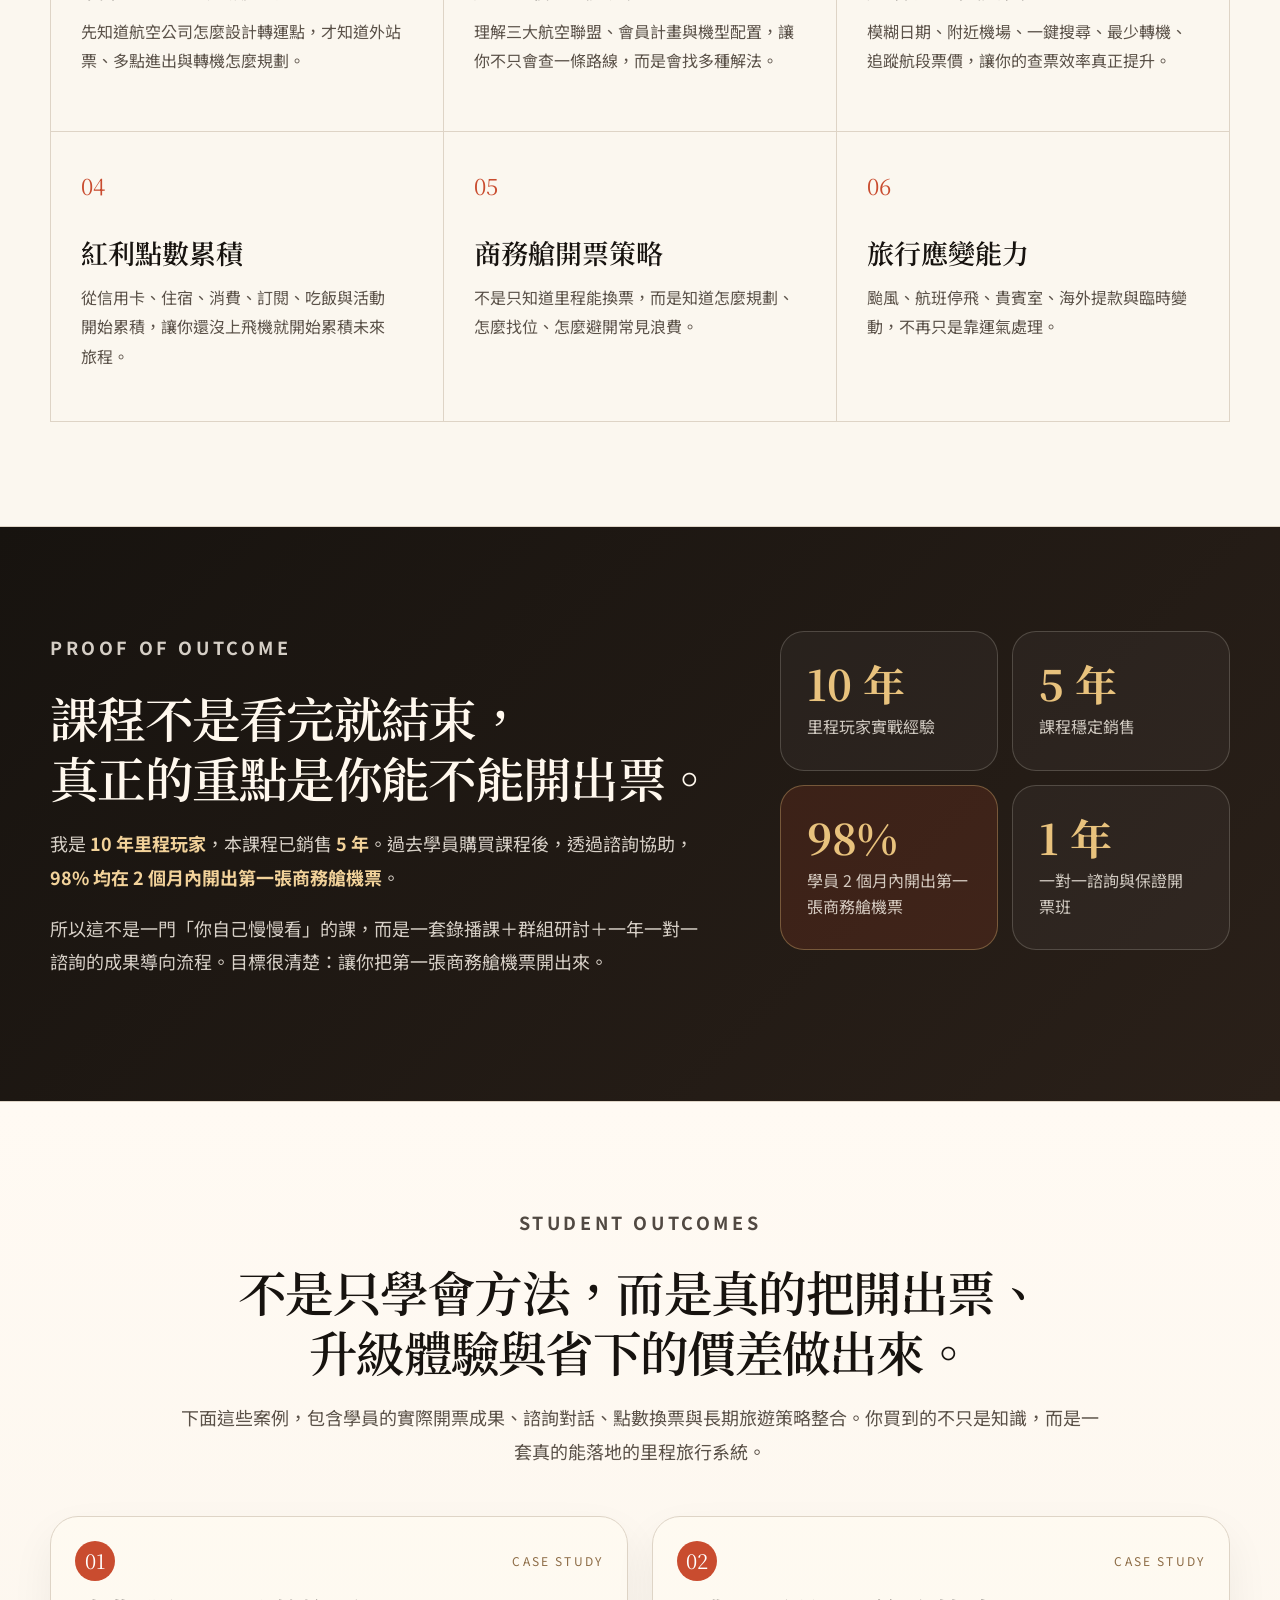
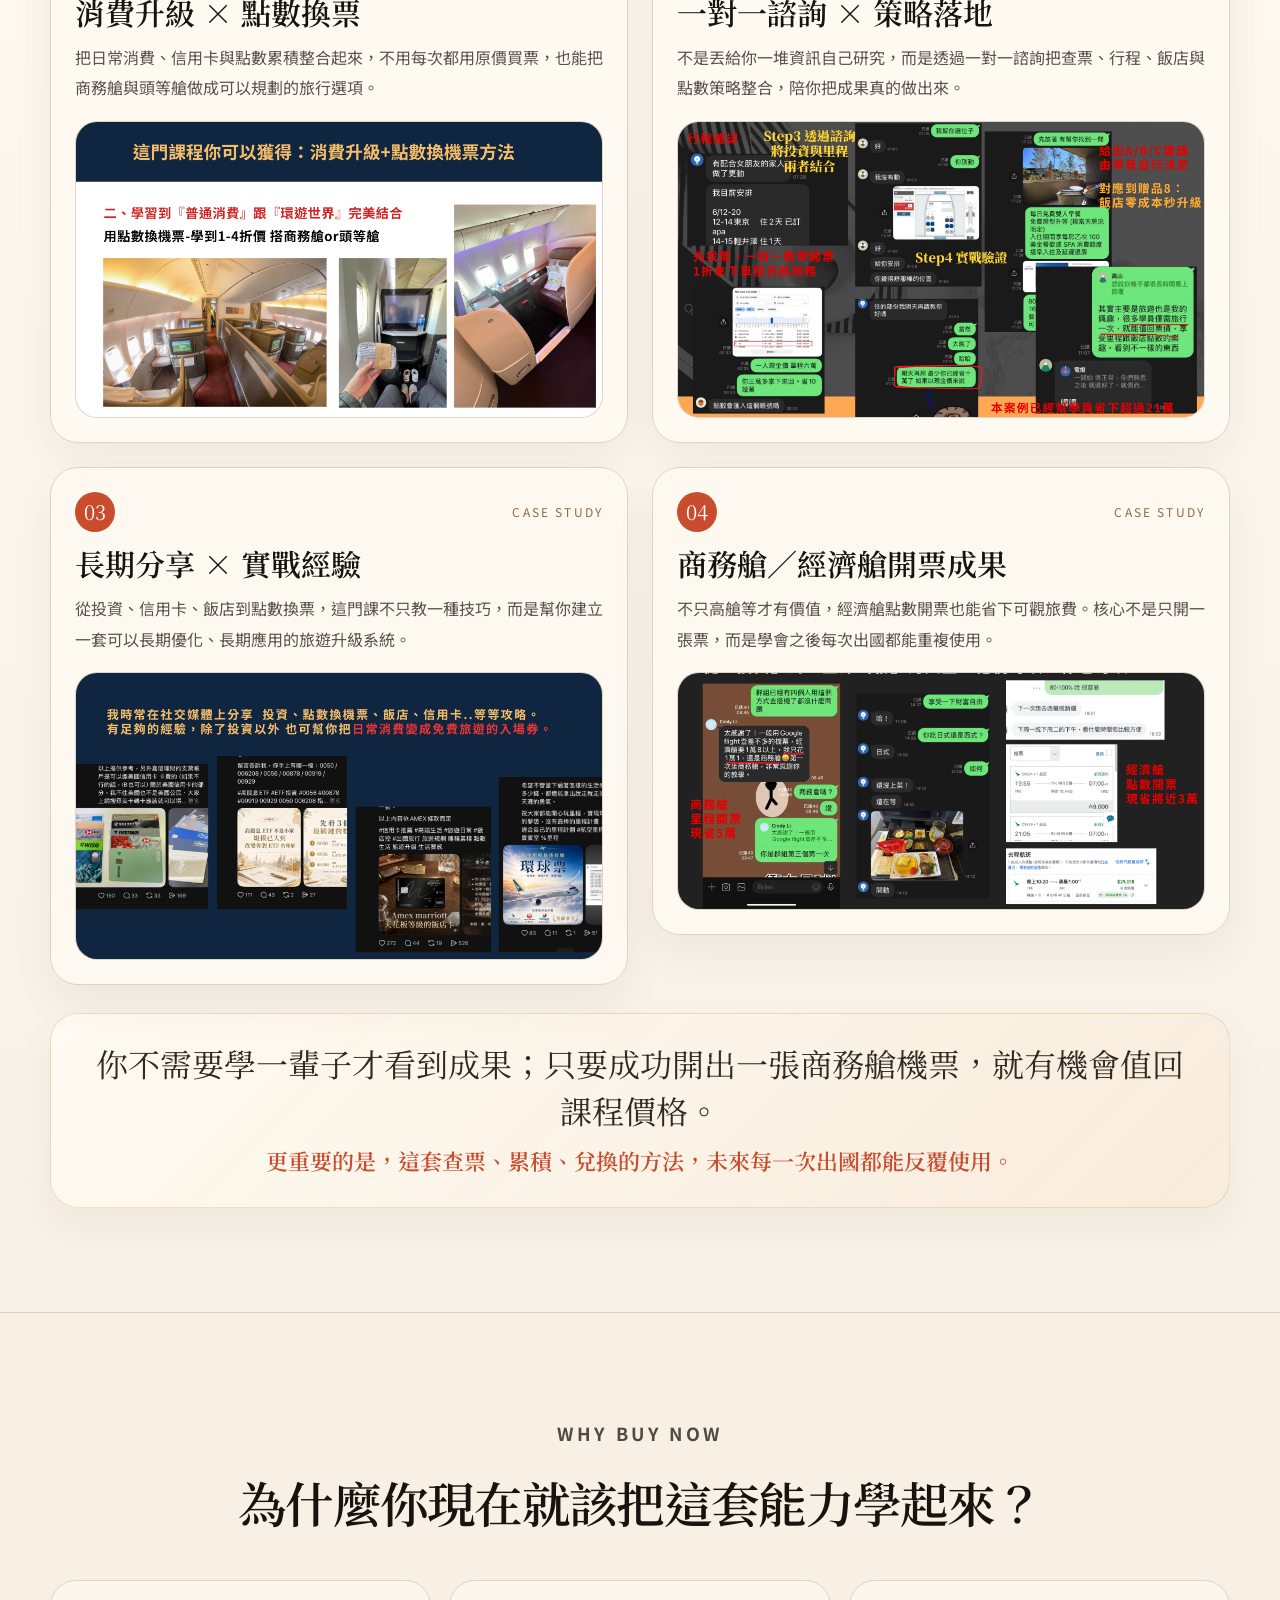
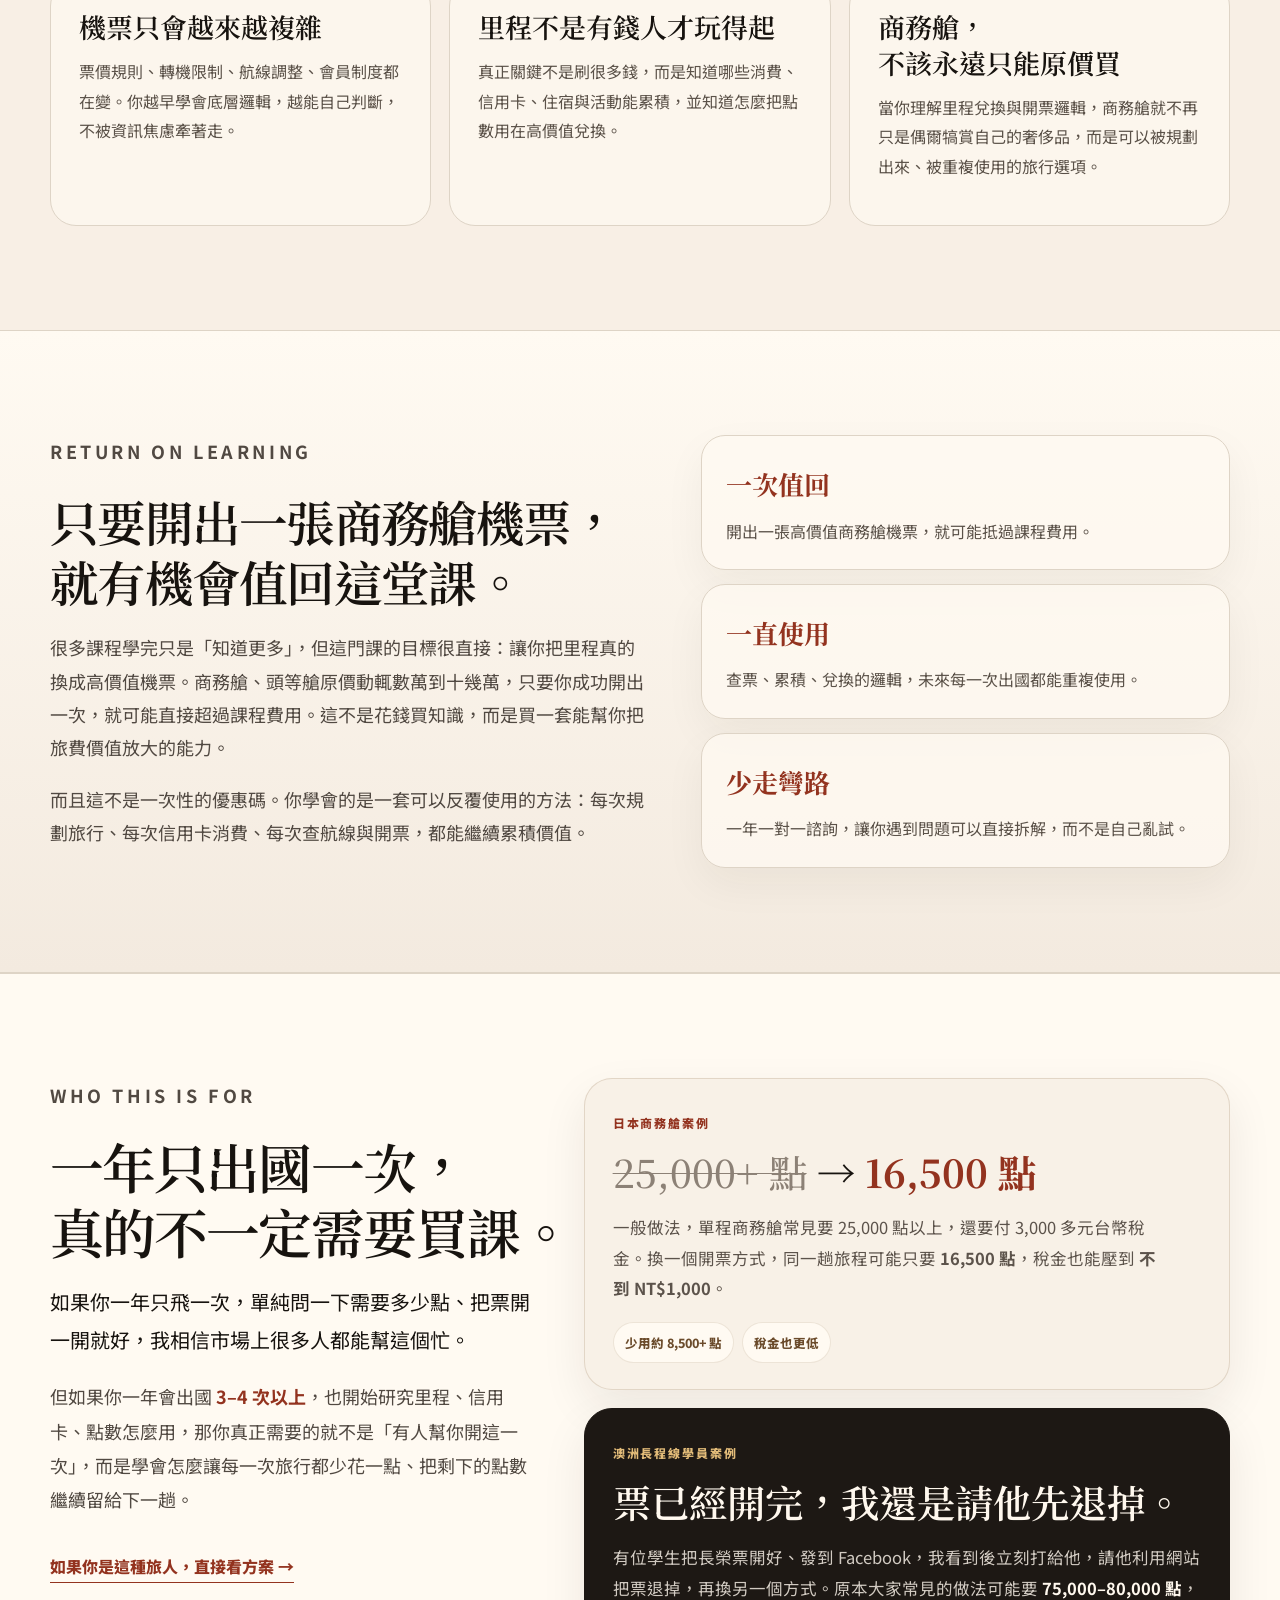
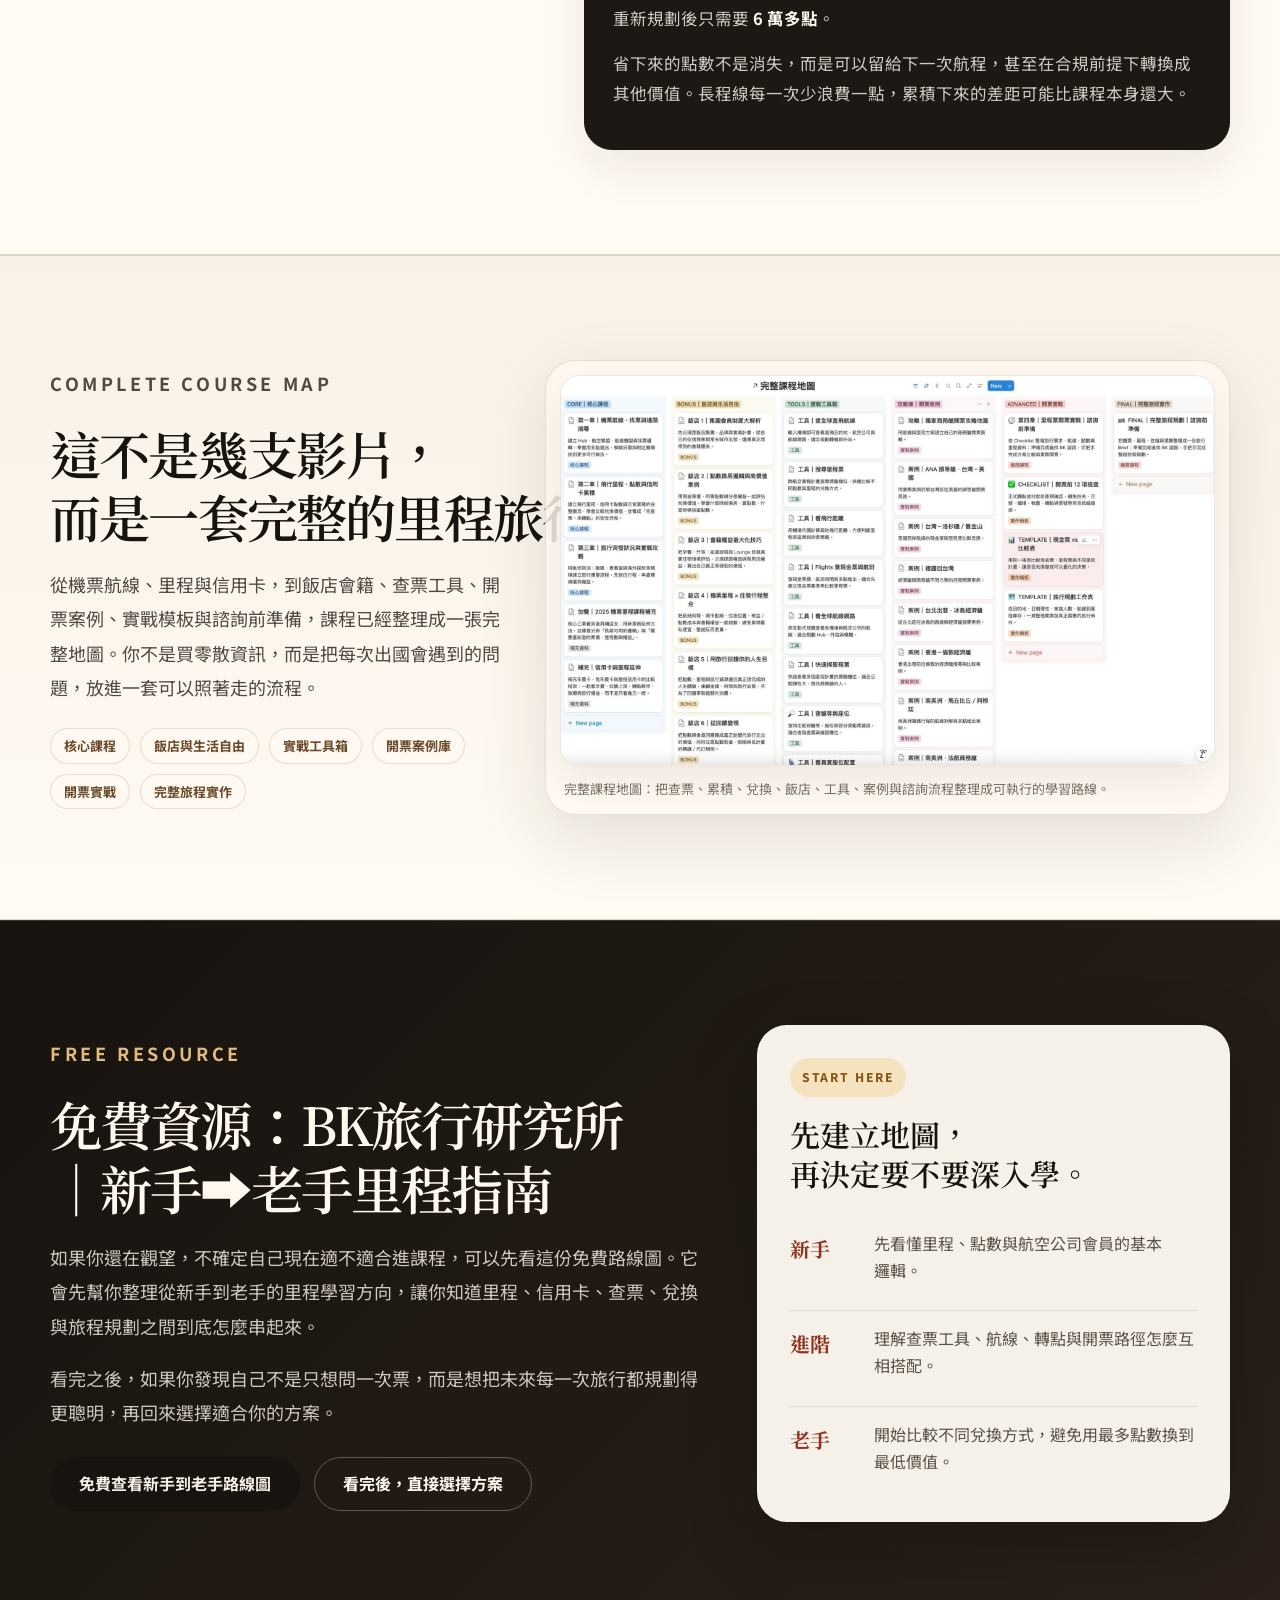
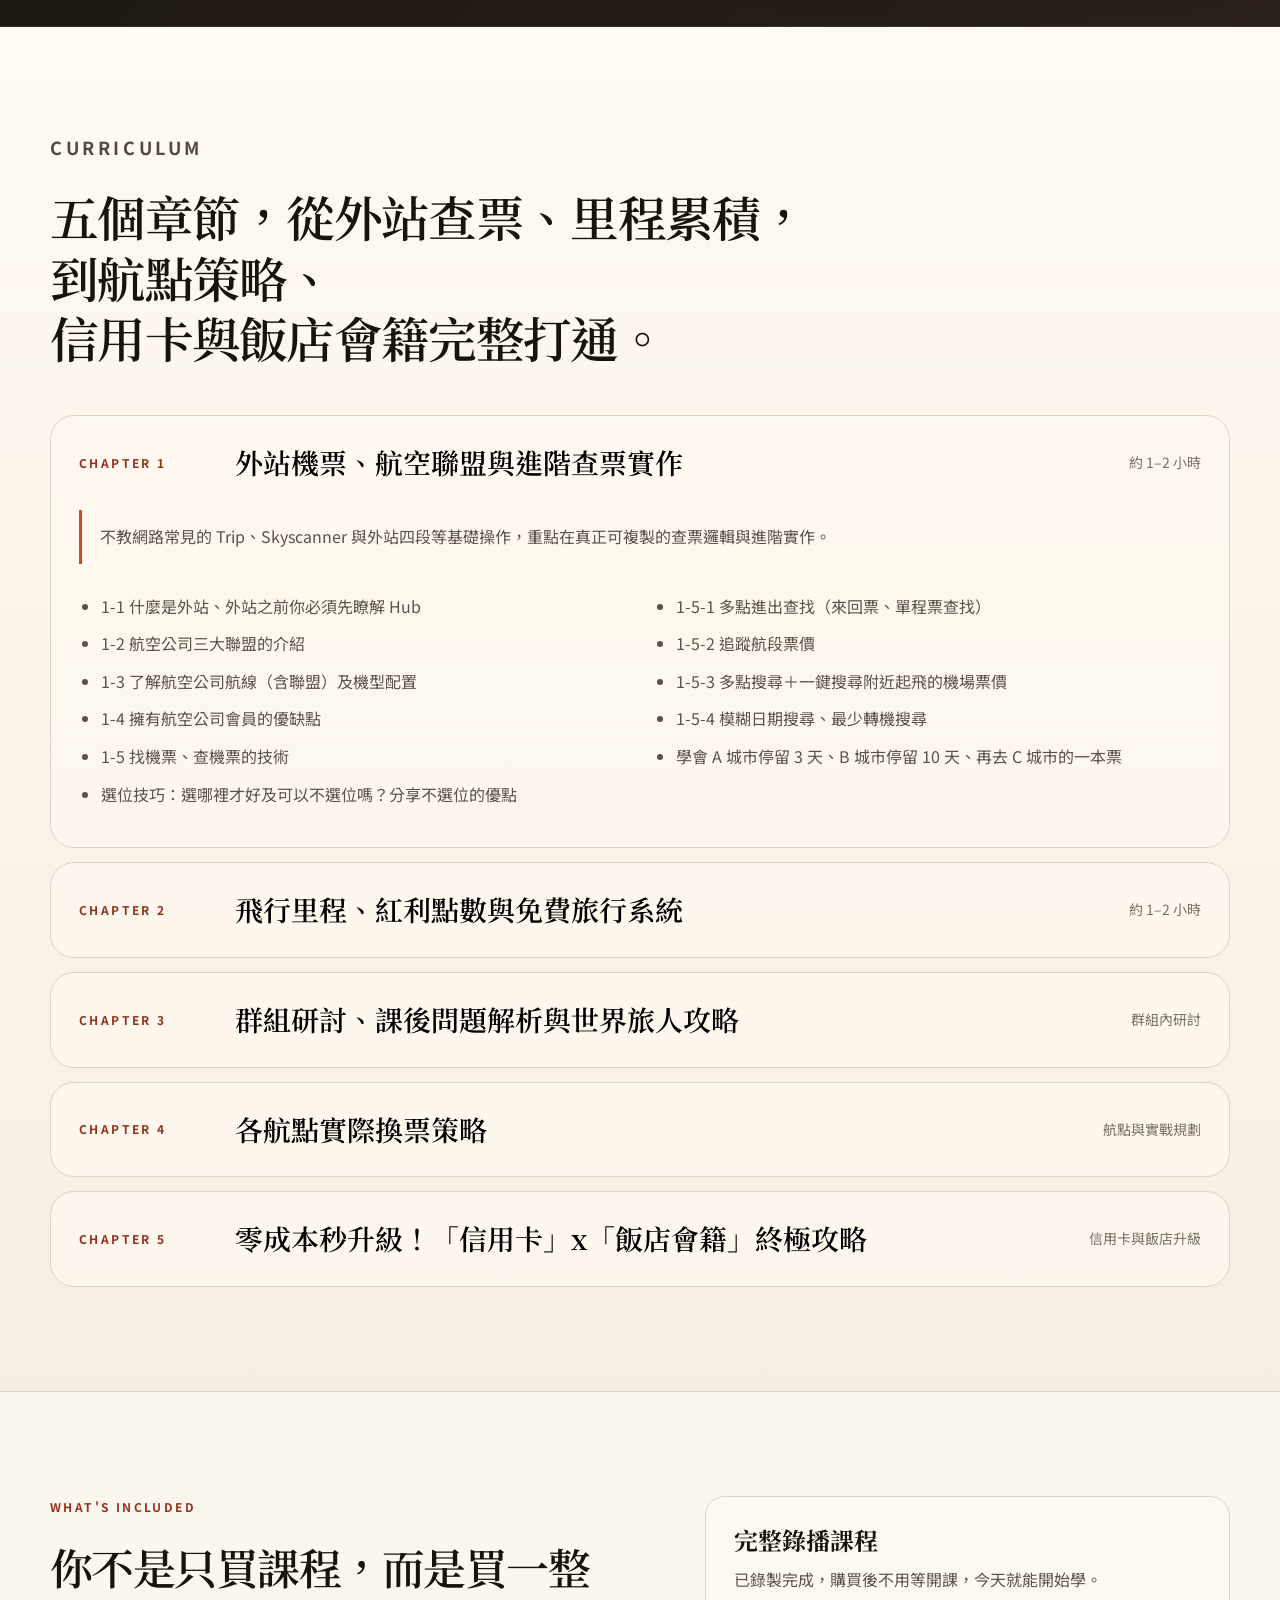
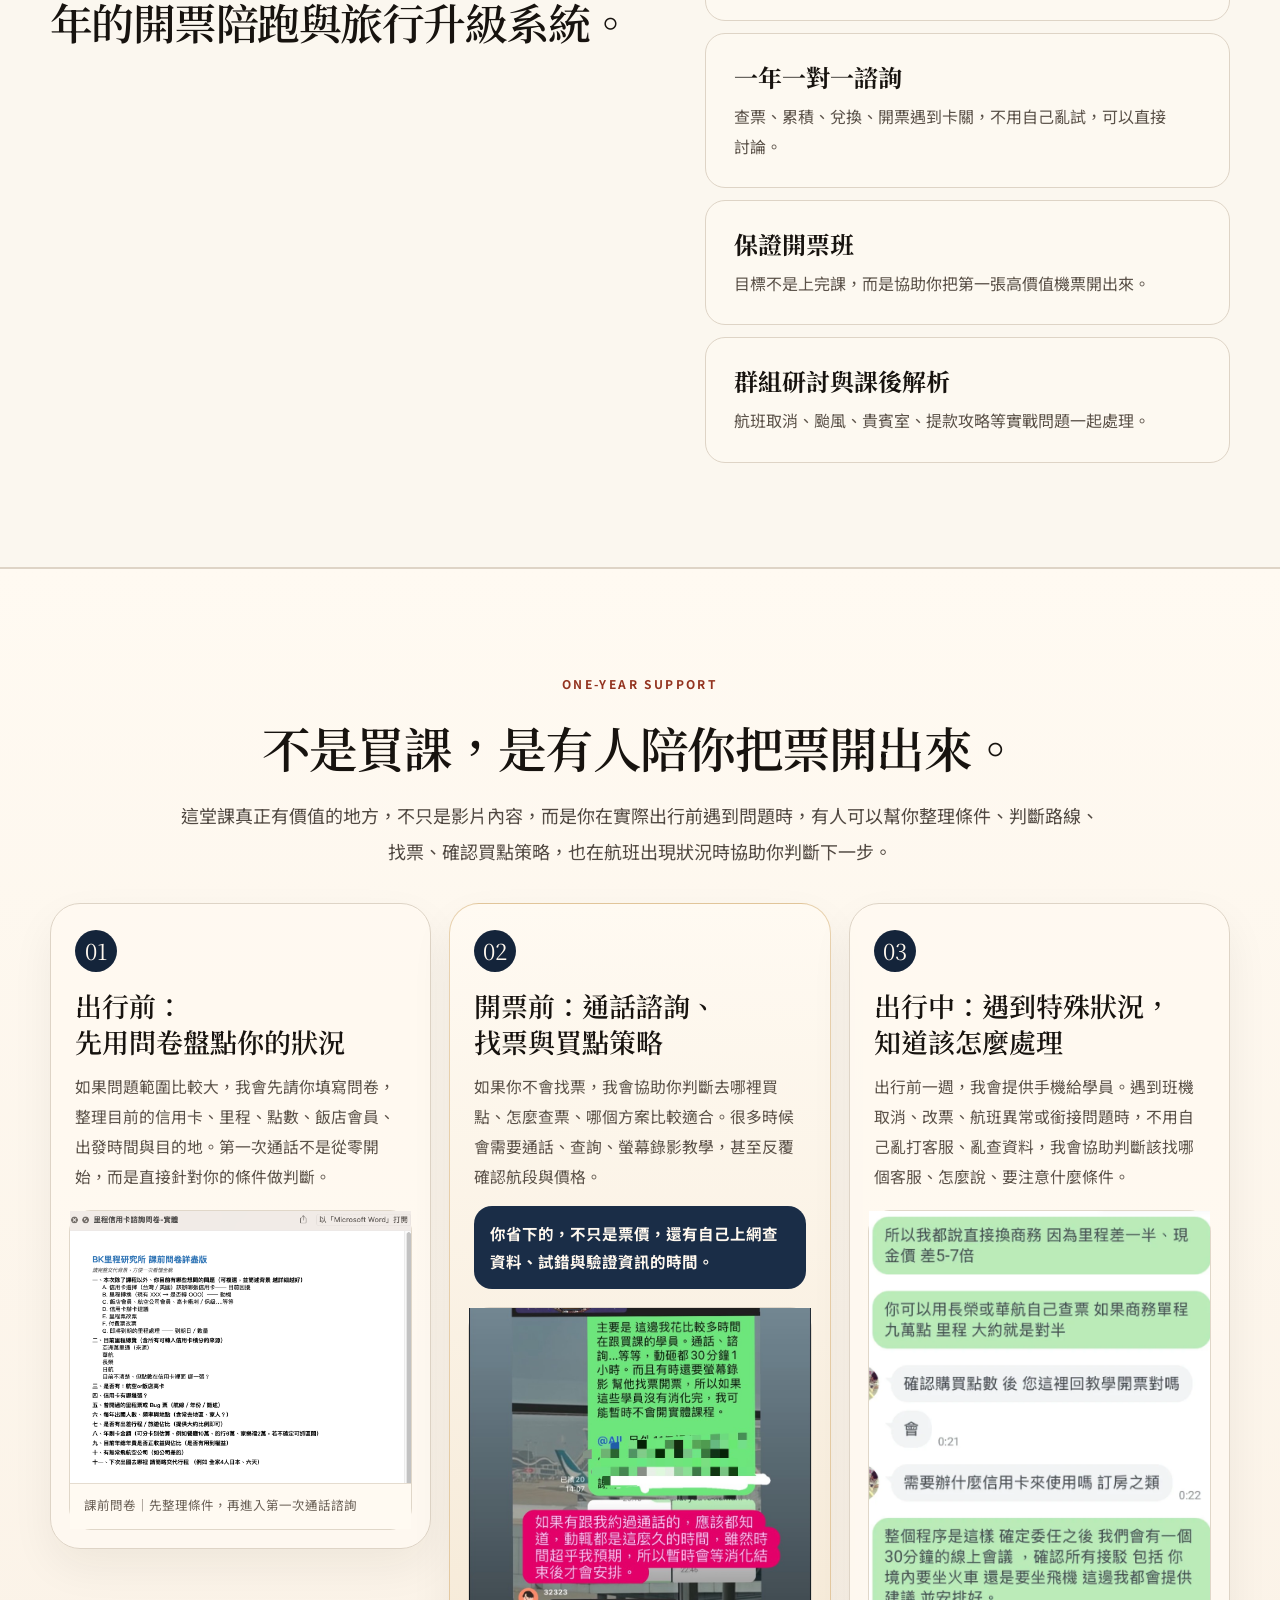
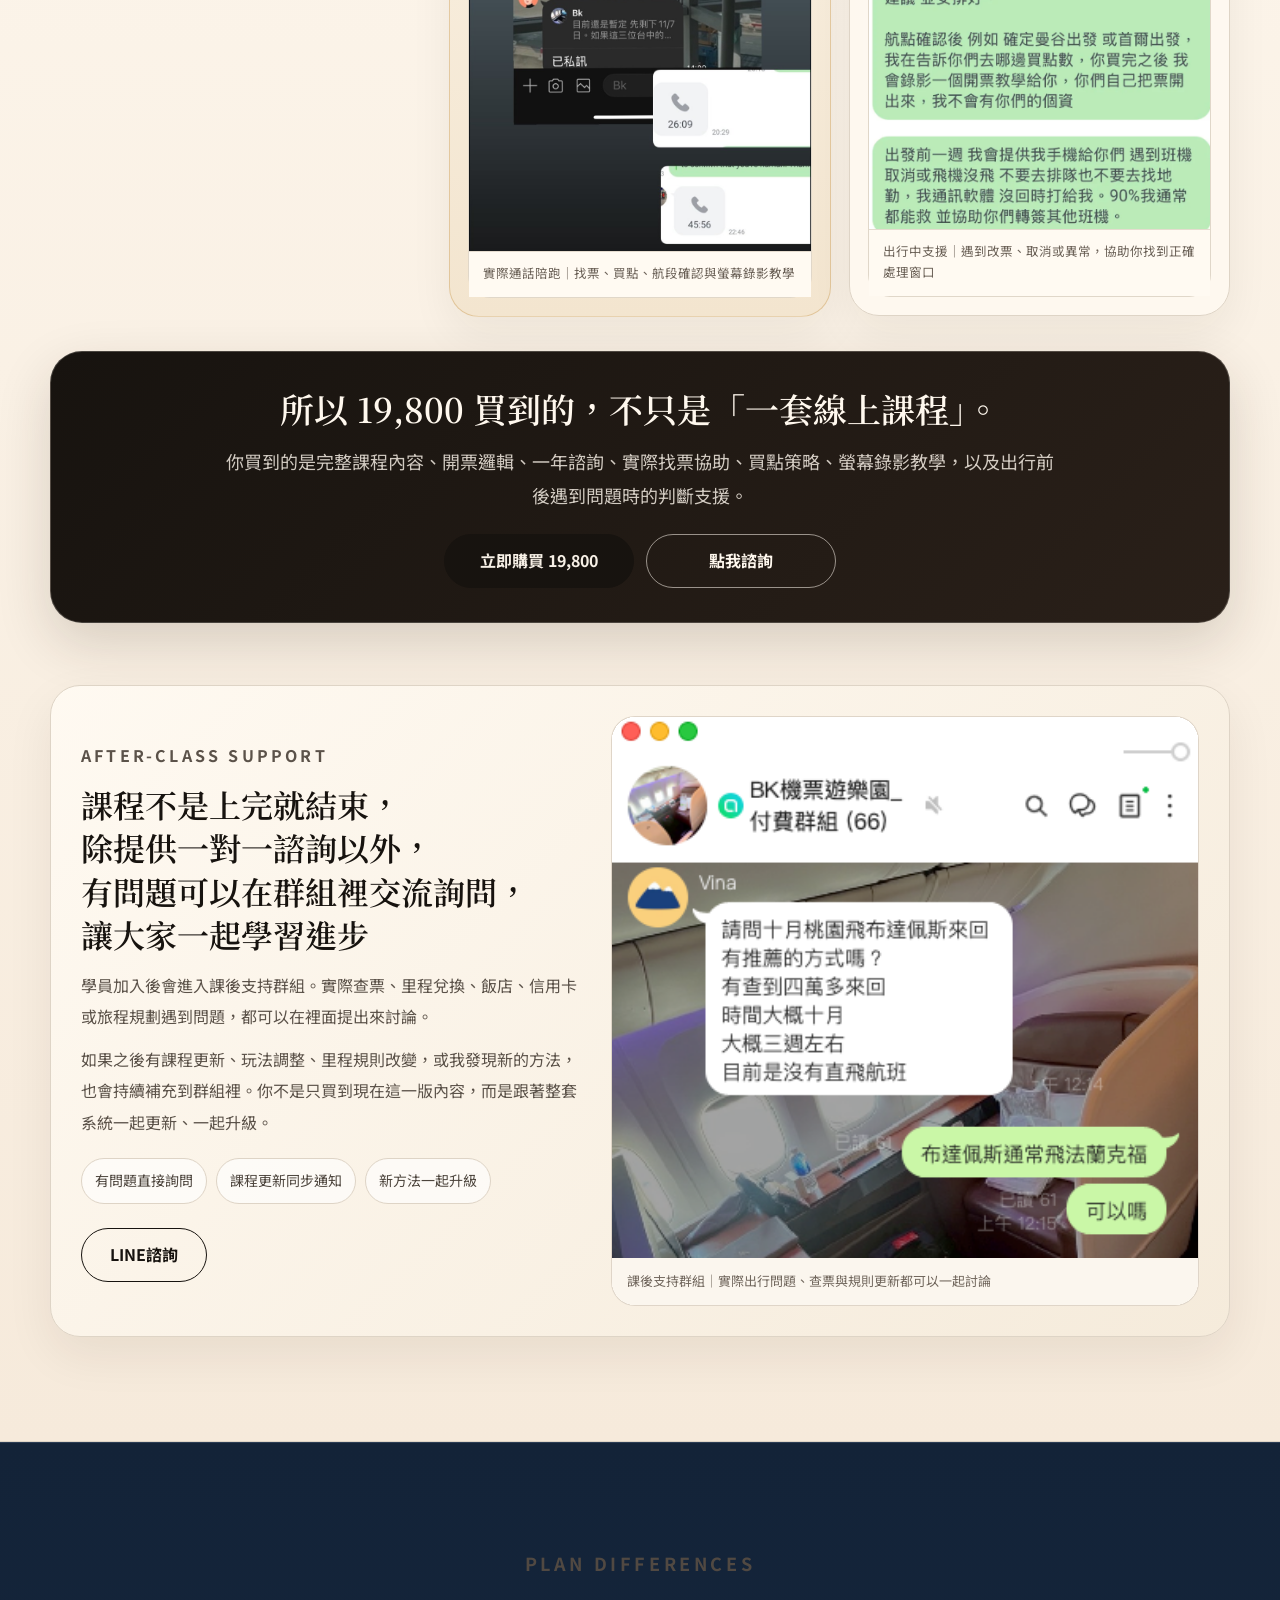
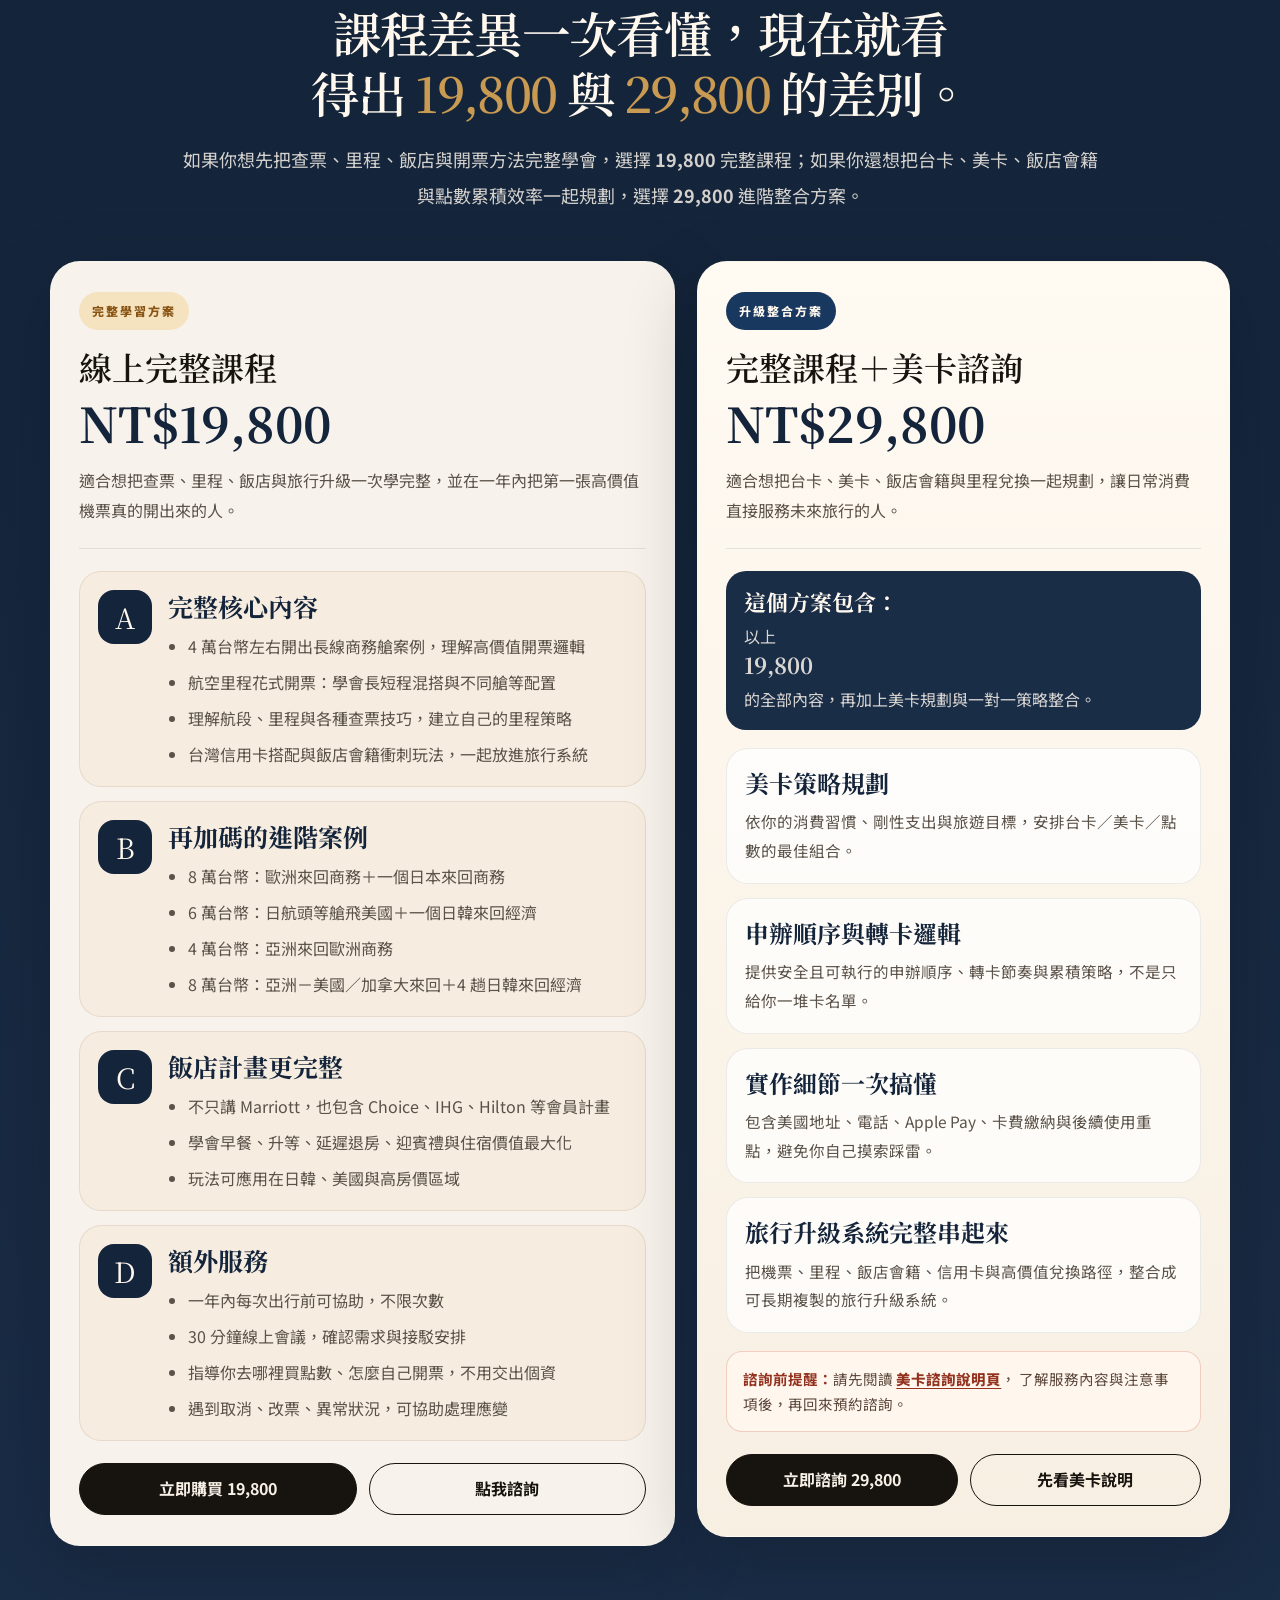
==== commit ea2a4369: "Add files via upload" ====
--- a/index.html
+++ b/index.html
@@ -106,7 +106,7 @@
           </div>
           <div class="video-actions">
             <a class="btn primary" href="#price">看完直接查看方案</a>
-            <a class="btn consult" href="https://lin.ee/6ARhmIQa" target="_blank" rel="noopener">有問題，LINE 問我</a>
+            <a class="btn consult" href="https://line.me/R/ti/p/@tpq5223k" target="_blank" rel="noopener">有問題，LINE 問我</a>
           </div>
         </div>
 
@@ -528,8 +528,29 @@
           <p>你買到的是完整課程內容、開票邏輯、一年諮詢、實際找票協助、買點策略、螢幕錄影教學，以及出行前後遇到問題時的判斷支援。</p>
           <div class="support-actions">
             <a class="btn primary" href="https://line.me/R/ti/p/@tpq5223k" target="_blank" rel="noopener">立即購買 19,800</a>
-            <a class="btn consult" href="https://lin.ee/6ARhmIQa" target="_blank" rel="noopener">點我諮詢</a>
-          </div>
+            <a class="btn consult" href="https://line.me/R/ti/p/@tpq5223k" target="_blank" rel="noopener">點我諮詢</a>
+          </div>
+        </div>
+
+        <div class="support-community">
+          <div class="support-community-copy">
+            <p class="eyebrow">AFTER-CLASS SUPPORT</p>
+            <h3>課程不是上完就結束，除提供一對一諮詢以外，有問題可以在群組裡交流詢問，讓大家一起學習進步</h3>
+            <p>學員加入後會進入課後支持群組。實際查票、里程兌換、飯店、信用卡或旅程規劃遇到問題，都可以在裡面提出來討論。</p>
+            <p>如果之後有課程更新、玩法調整、里程規則改變，或我發現新的方法，也會持續補充到群組裡。你不是只買到現在這一版內容，而是跟著整套系統一起更新、一起升級。</p>
+            <div class="support-community-points">
+              <span>有問題直接詢問</span>
+              <span>課程更新同步通知</span>
+              <span>新方法一起升級</span>
+            </div>
+            <a class="btn consult community-line-btn" href="https://line.me/R/ti/p/@tpq5223k" target="_blank" rel="noopener">LINE諮詢</a>
+          </div>
+          <figure class="support-community-image">
+            <a href="assets/support-group.png" target="_blank" rel="noopener" aria-label="放大查看課後支持群組截圖">
+              <img src="assets/support-group.png" alt="BK 機票遊樂園付費群組課後支持系統實際對話截圖">
+            </a>
+            <figcaption>課後支持群組｜實際出行問題、查票與規則更新都可以一起討論</figcaption>
+          </figure>
         </div>
       </div>
     </section>
@@ -604,7 +625,7 @@
             </div>
             <div class="compare-actions">
               <a class="btn primary" href="https://line.me/R/ti/p/@tpq5223k" target="_blank" rel="noopener">立即購買 19,800</a>
-              <a class="btn consult" href="https://lin.ee/6ARhmIQa" target="_blank" rel="noopener">點我諮詢</a>
+              <a class="btn consult" href="https://line.me/R/ti/p/@tpq5223k" target="_blank" rel="noopener">點我諮詢</a>
             </div>
           </article>
 
@@ -645,7 +666,7 @@
               了解服務內容與注意事項後，再回來預約諮詢。
             </div>
             <div class="compare-actions">
-              <a class="btn primary" href="https://lin.ee/6ARhmIQa" target="_blank" rel="noopener">立即諮詢 29,800</a>
+              <a class="btn primary" href="https://line.me/R/ti/p/@tpq5223k" target="_blank" rel="noopener">立即諮詢 29,800</a>
               <a class="btn consult" href="https://www.briankill.com/payamex/" target="_blank" rel="noopener">先看美卡說明</a>
             </div>
           </article>
@@ -662,7 +683,7 @@
         <div class="faq-list">
           <details open><summary>完全新手可以上嗎？</summary><p>可以。課程會從外站、Hub、聯盟與航線基礎開始，逐步理解查票、里程累積、兌換與旅行應變。</p></details>
           <details><summary>課程是直播還是錄播？</summary><p>課程已錄製完成，購買後可以直接開始學習；另外還有群組研討與一年一對一諮詢。</p></details>
-          <details><summary>真的含一年一對一諮詢嗎？</summary><p>是，方案包含一年一對一諮詢與保證開票班，協助你在實際規劃與開票過程中少走彎路。</p></details>
+          <details><summary>真的含一年一對一諮詢嗎？</summary><p>是，方案包含一年一對一諮詢與保證開票班（意思為會協助幫你找票，並個別依你的航線螢幕錄影教你開票），協助你在實際規劃與開票過程中少走彎路。</p><p class="faq-note">註：為符合政府規範，故無法在契約或廣告記載「終身」、「永久」等用語或類此字。一對一諮詢一年後，如果還是不熟悉，會再多送一年。</p></details>
           <details><summary>這門課會教 Trip、Skyscanner 或外站四段嗎？</summary><p>不以這些基礎內容為主。課程重點放在 Hub、聯盟、航線、進階查票與可延伸的規劃邏輯。</p></details>
           <details><summary>我不常飛商務艙，也適合嗎？</summary><p>適合。即使你先從經濟艙與一般出國開始，這套機票與里程邏輯也會幫助你省下旅費、提高彈性，未來再逐步升級。</p></details>
           <details><summary>不辦信用卡可以嗎？</summary><p>可以。課程裡面會教你購買點數的方法，不一定要靠辦信用卡累積里程；信用卡只是其中一種加速工具，不是唯一方式。</p></details>
@@ -681,7 +702,7 @@
 
   <div class="sticky-cta" aria-label="快速行動按鈕">
     <a href="#price">查看方案</a>
-    <a href="https://lin.ee/6ARhmIQa" target="_blank" rel="noopener">LINE 諮詢、好友甜甜價</a>
+    <a href="https://line.me/R/ti/p/@tpq5223k" target="_blank" rel="noopener">LINE諮詢</a>
   </div>
   <script src="script.js"></script>
 </body>
--- a/styles.css
+++ b/styles.css
@@ -697,3 +697,23 @@
   .video-frame{border-radius:20px;}
   .video-caption{font-size:12px;line-height:1.65;}
 }
+
+
+/* V17 after-class support community */
+.support-community{display:grid;grid-template-columns:minmax(0,.92fr) minmax(360px,1.08fr);gap:30px;align-items:center;margin-top:28px;padding:30px;border:1px solid var(--line);border-radius:30px;background:linear-gradient(135deg,rgba(255,250,242,.95),rgba(245,235,219,.92));box-shadow:0 18px 48px rgba(42,31,21,.07);}
+.support-community-copy h3{font-size:32px;line-height:1.35;margin-bottom:14px;}
+.support-community-copy p{font-size:16px;line-height:1.95;color:#5b5249;margin-bottom:12px;}
+.support-community-points{display:flex;flex-wrap:wrap;gap:9px;margin:20px 0;}
+.support-community-points span{padding:9px 13px;border:1px solid var(--line);border-radius:999px;background:rgba(255,255,255,.64);font-size:14px;color:#4c443c;}
+.community-line-btn{display:inline-flex;margin-top:4px;}
+.support-community-image{margin:0;border-radius:24px;overflow:hidden;border:1px solid rgba(222,212,198,.96);background:#fff;}
+.support-community-image a{display:block;}
+.support-community-image img{display:block;width:100%;height:auto;object-fit:contain;background:#fff;}
+.support-community-image figcaption{padding:12px 15px;font-size:13px;line-height:1.7;color:#71675d;background:#fbf6ee;}
+@media(max-width:920px){.support-community{grid-template-columns:1fr;gap:22px;padding:24px;}.support-community-copy h3{font-size:28px;}.support-community-image{max-width:560px;width:100%;margin:0 auto;}}
+@media(max-width:680px){.support-community{padding:20px 16px;border-radius:24px;}.support-community-copy h3{font-size:25px;line-height:1.42;}.support-community-copy p{font-size:15.5px;}.support-community-points{gap:7px;}.support-community-points span{font-size:13px;padding:8px 11px;}.community-line-btn{width:100%;}.support-community-image{border-radius:20px;}}
+
+
+/* FAQ service-term note */
+.faq-list .faq-note{margin-top:10px;padding:12px 14px;border-left:3px solid var(--gold);border-radius:12px;background:rgba(245,227,192,.45);font-size:13.5px;line-height:1.8;color:#74695d;}
+@media(max-width:680px){.faq-list .faq-note{font-size:13px;line-height:1.8;padding:11px 12px;}}
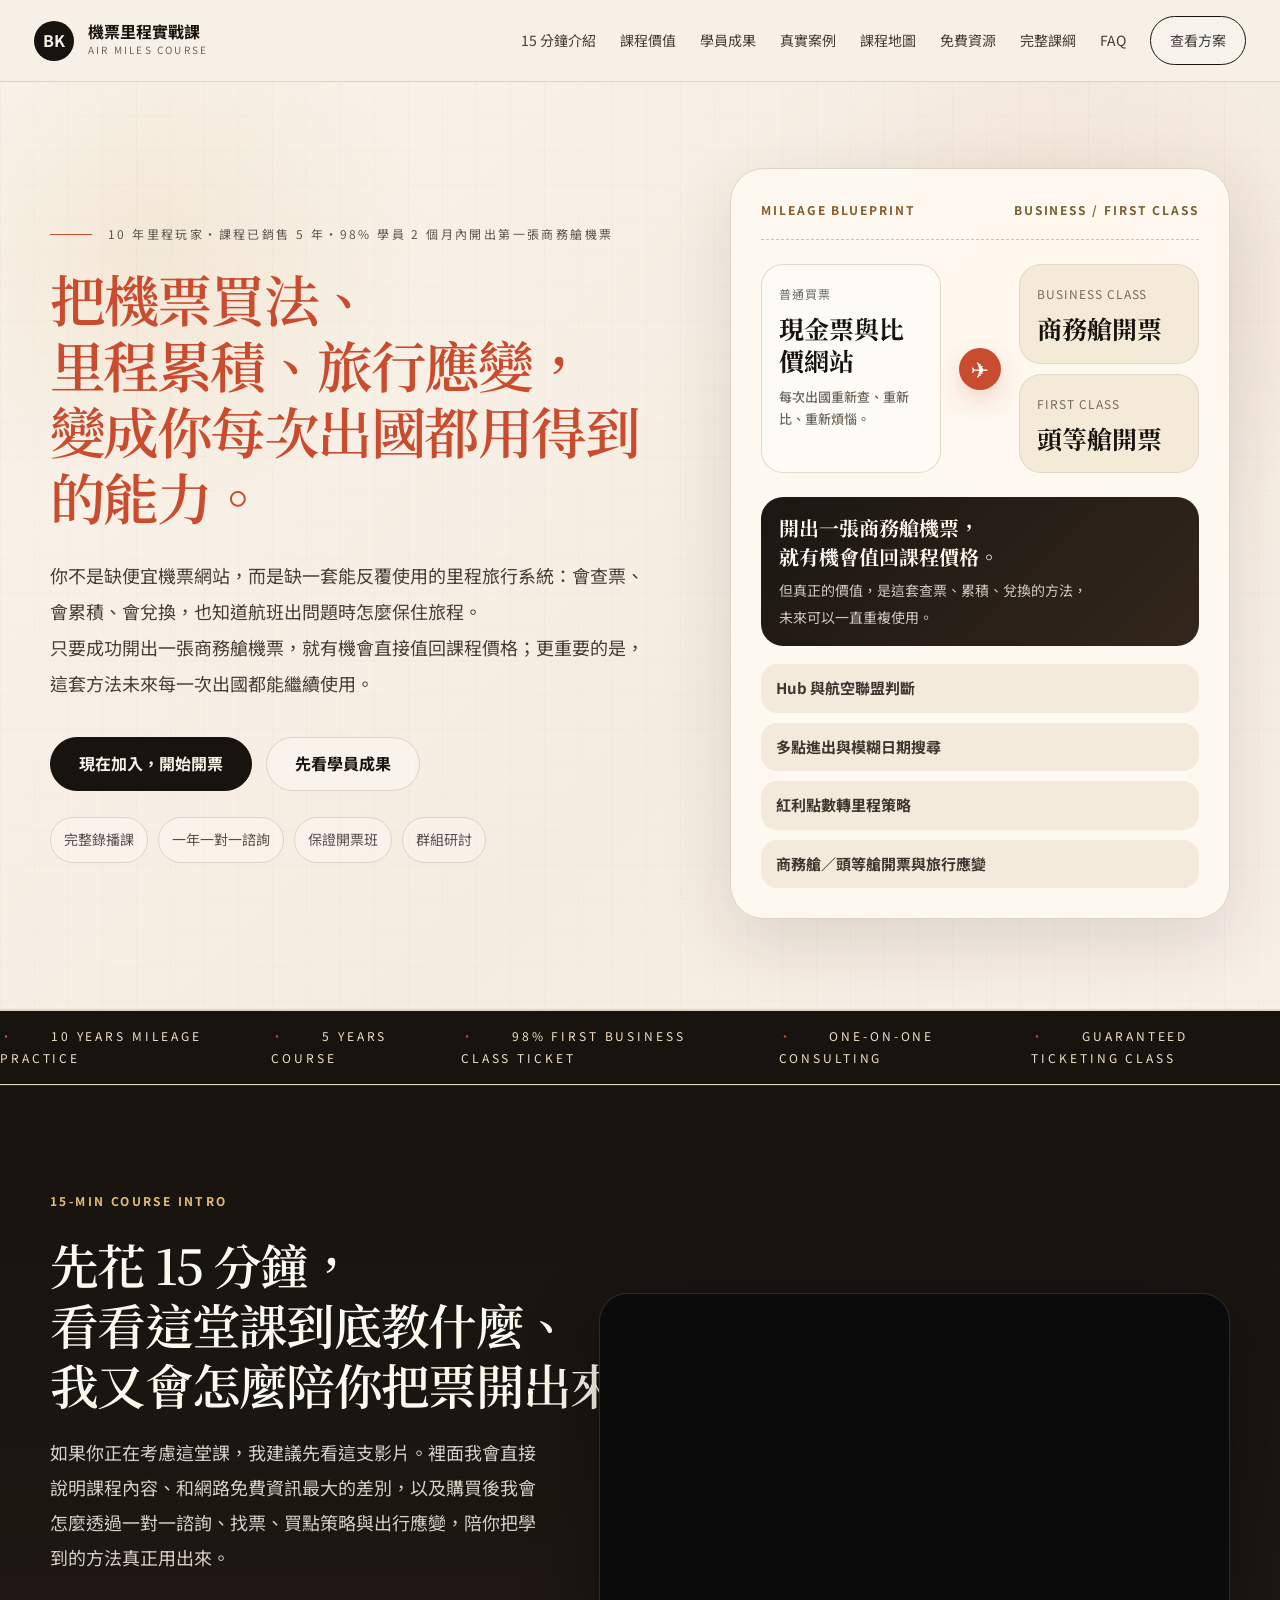
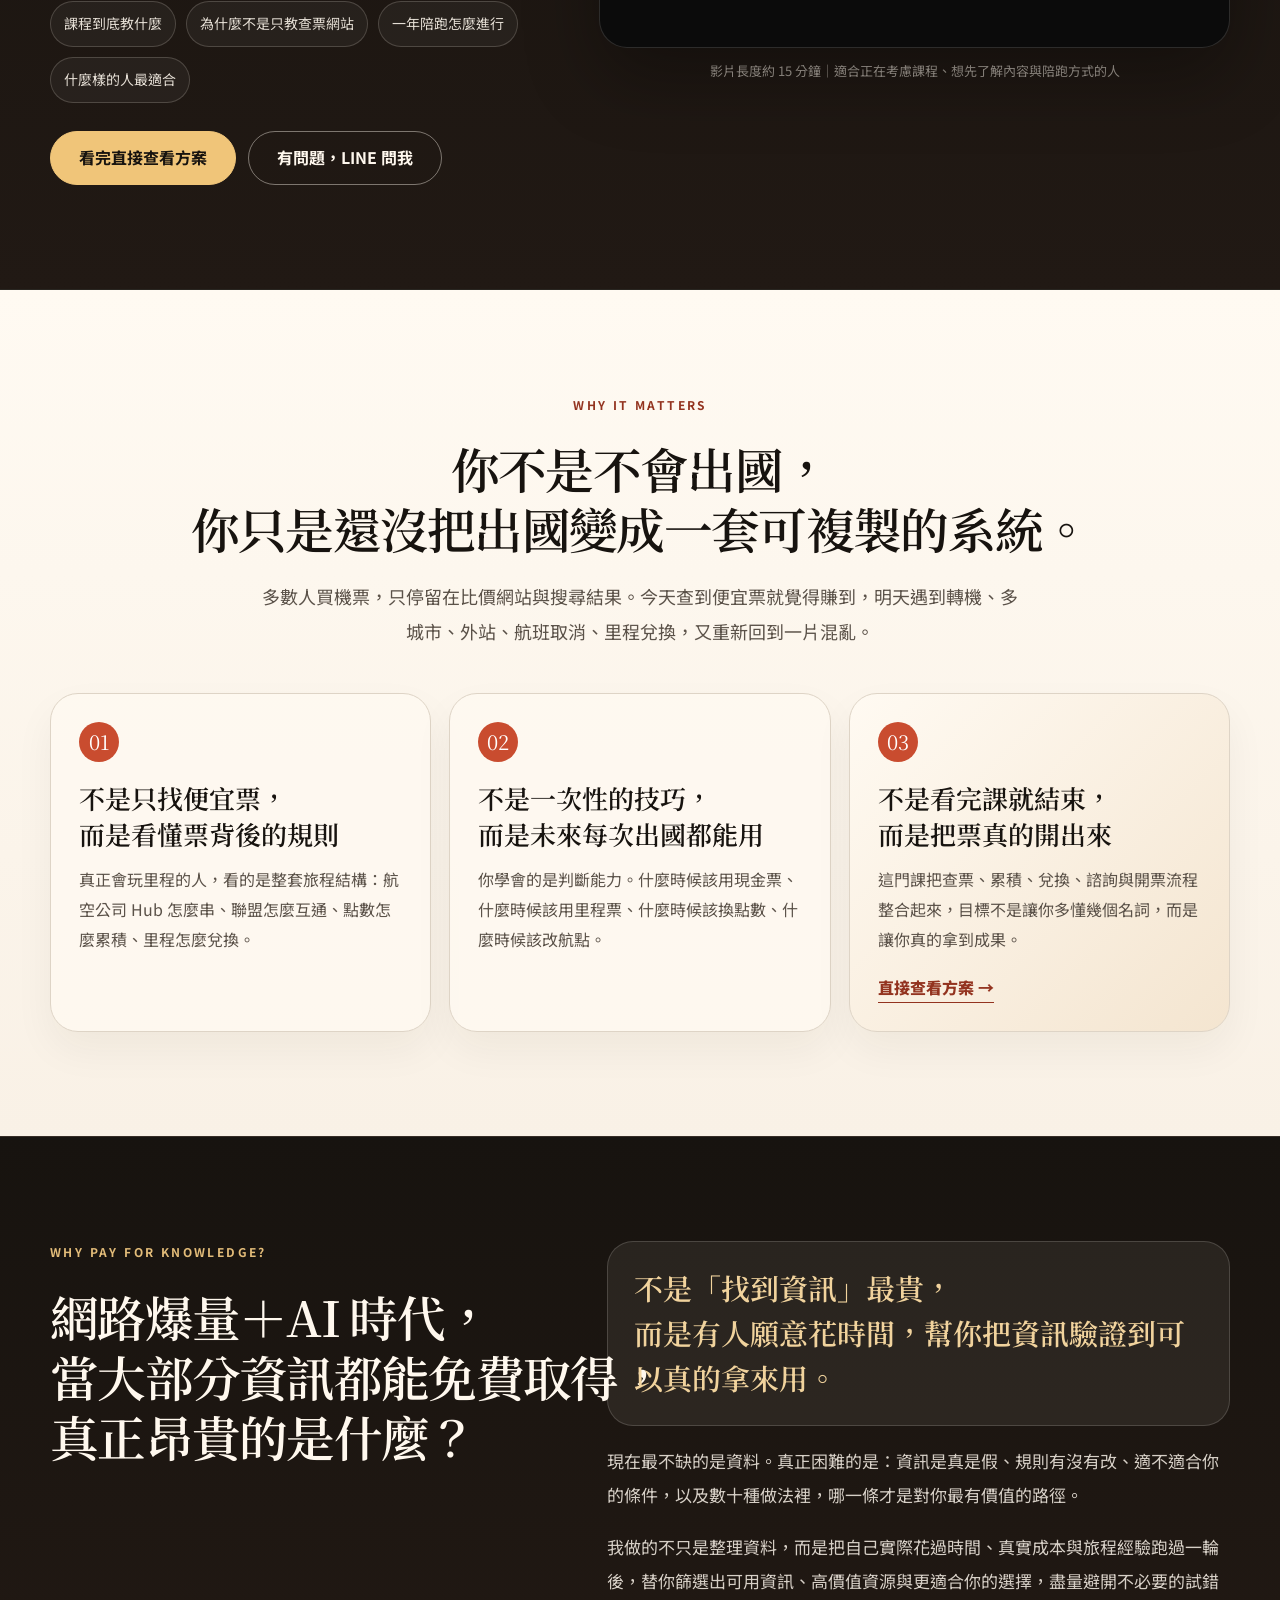
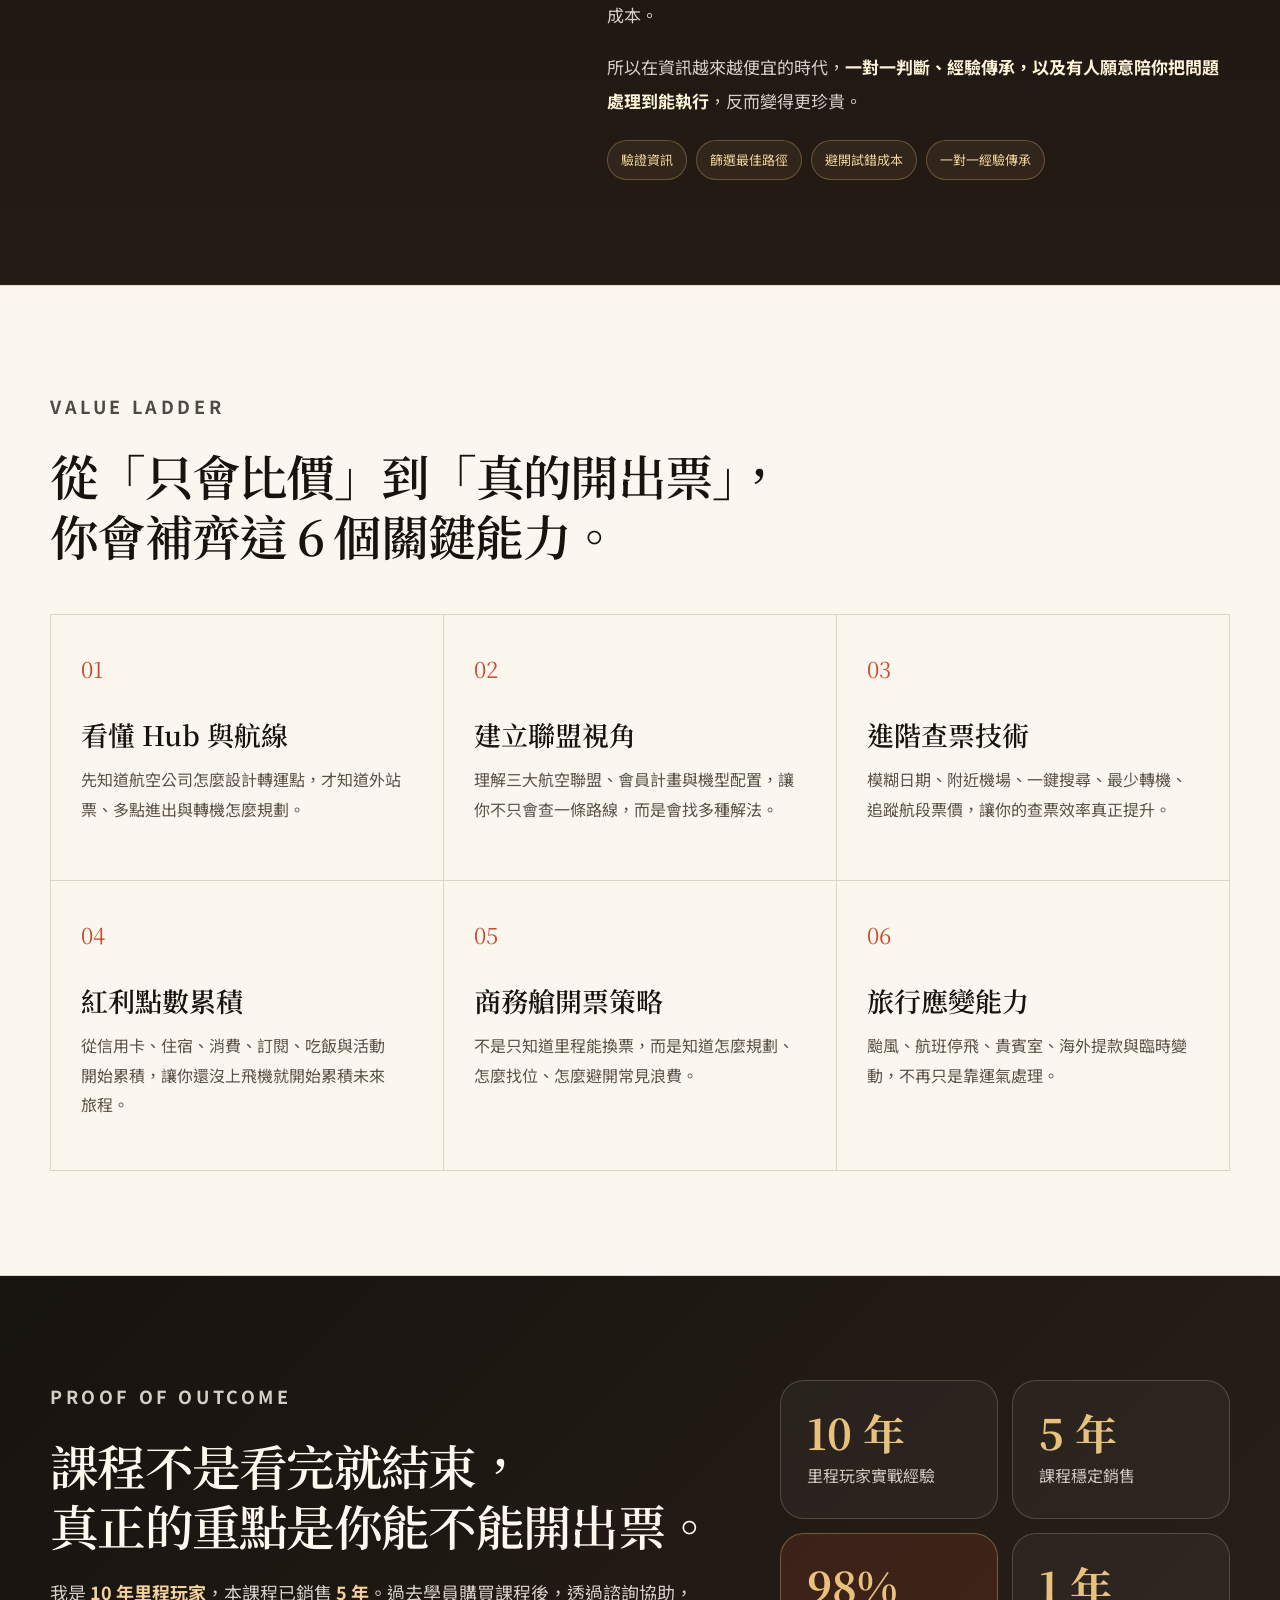
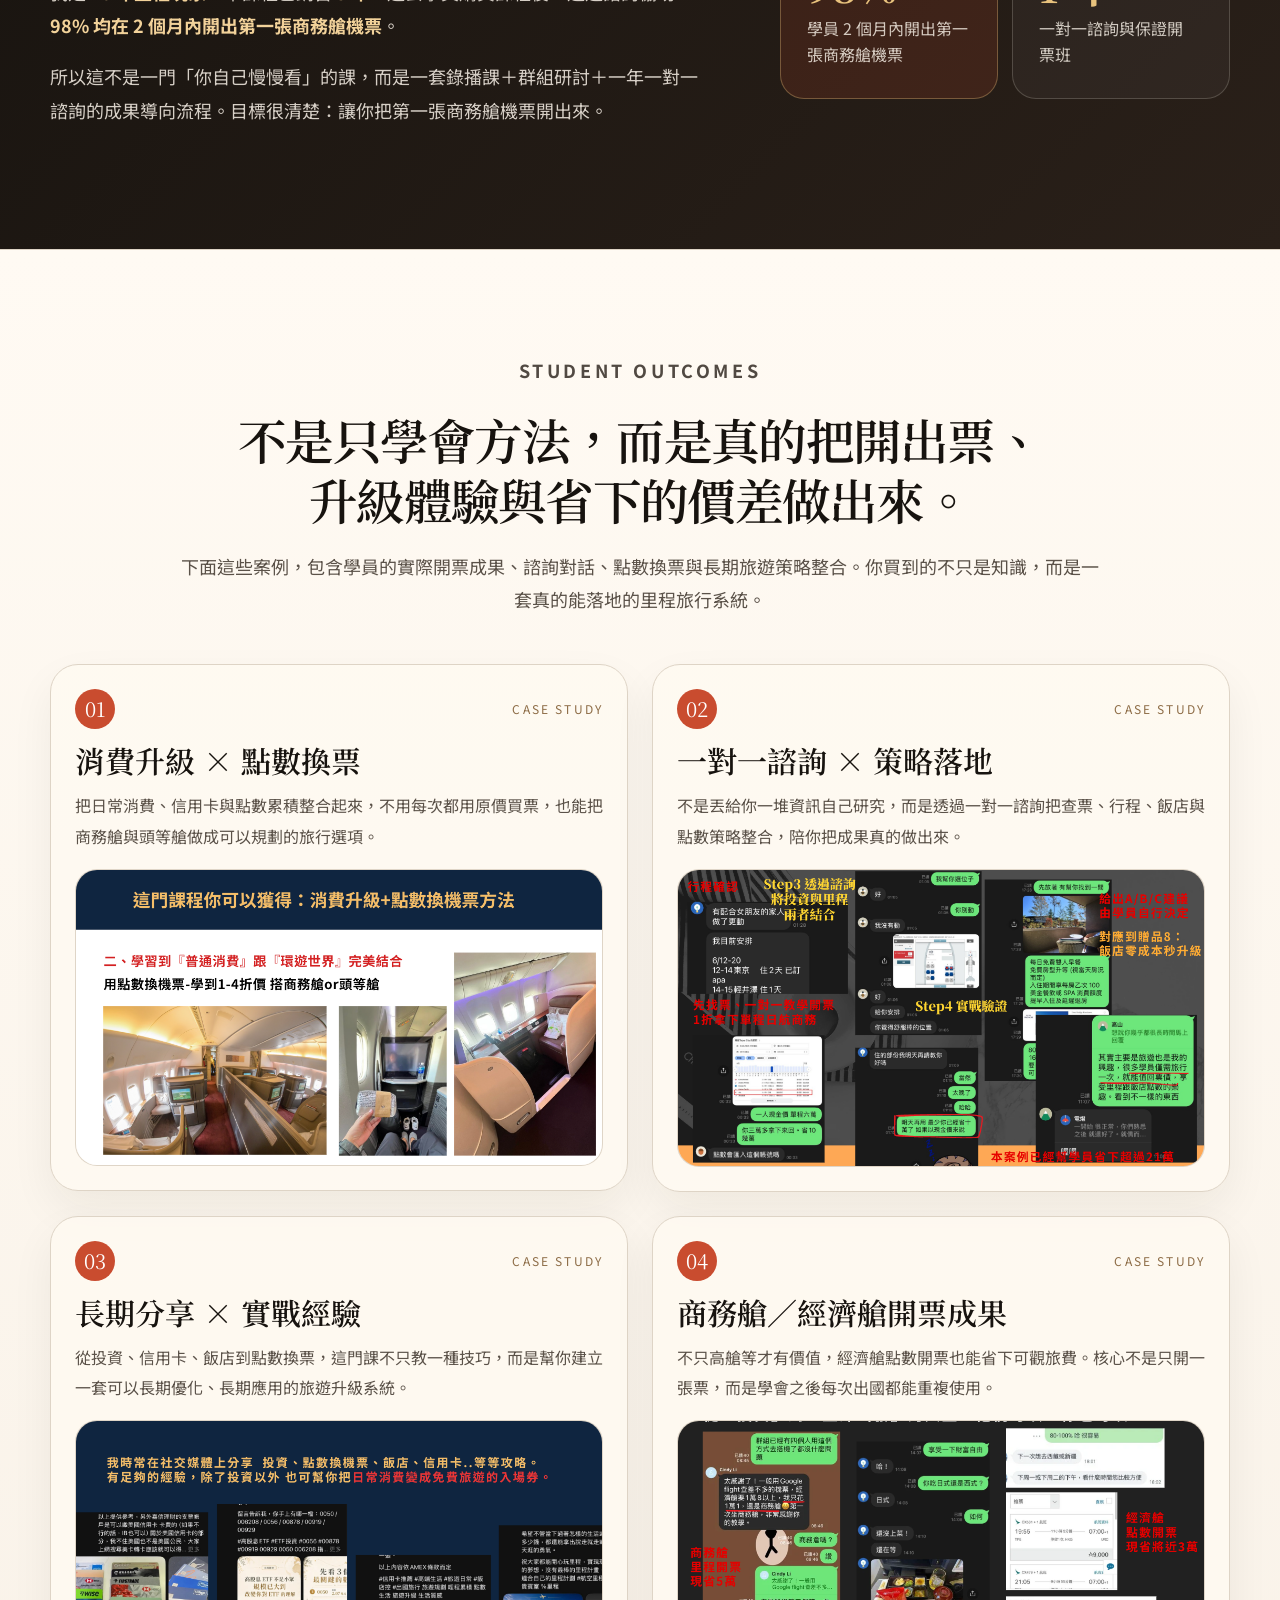
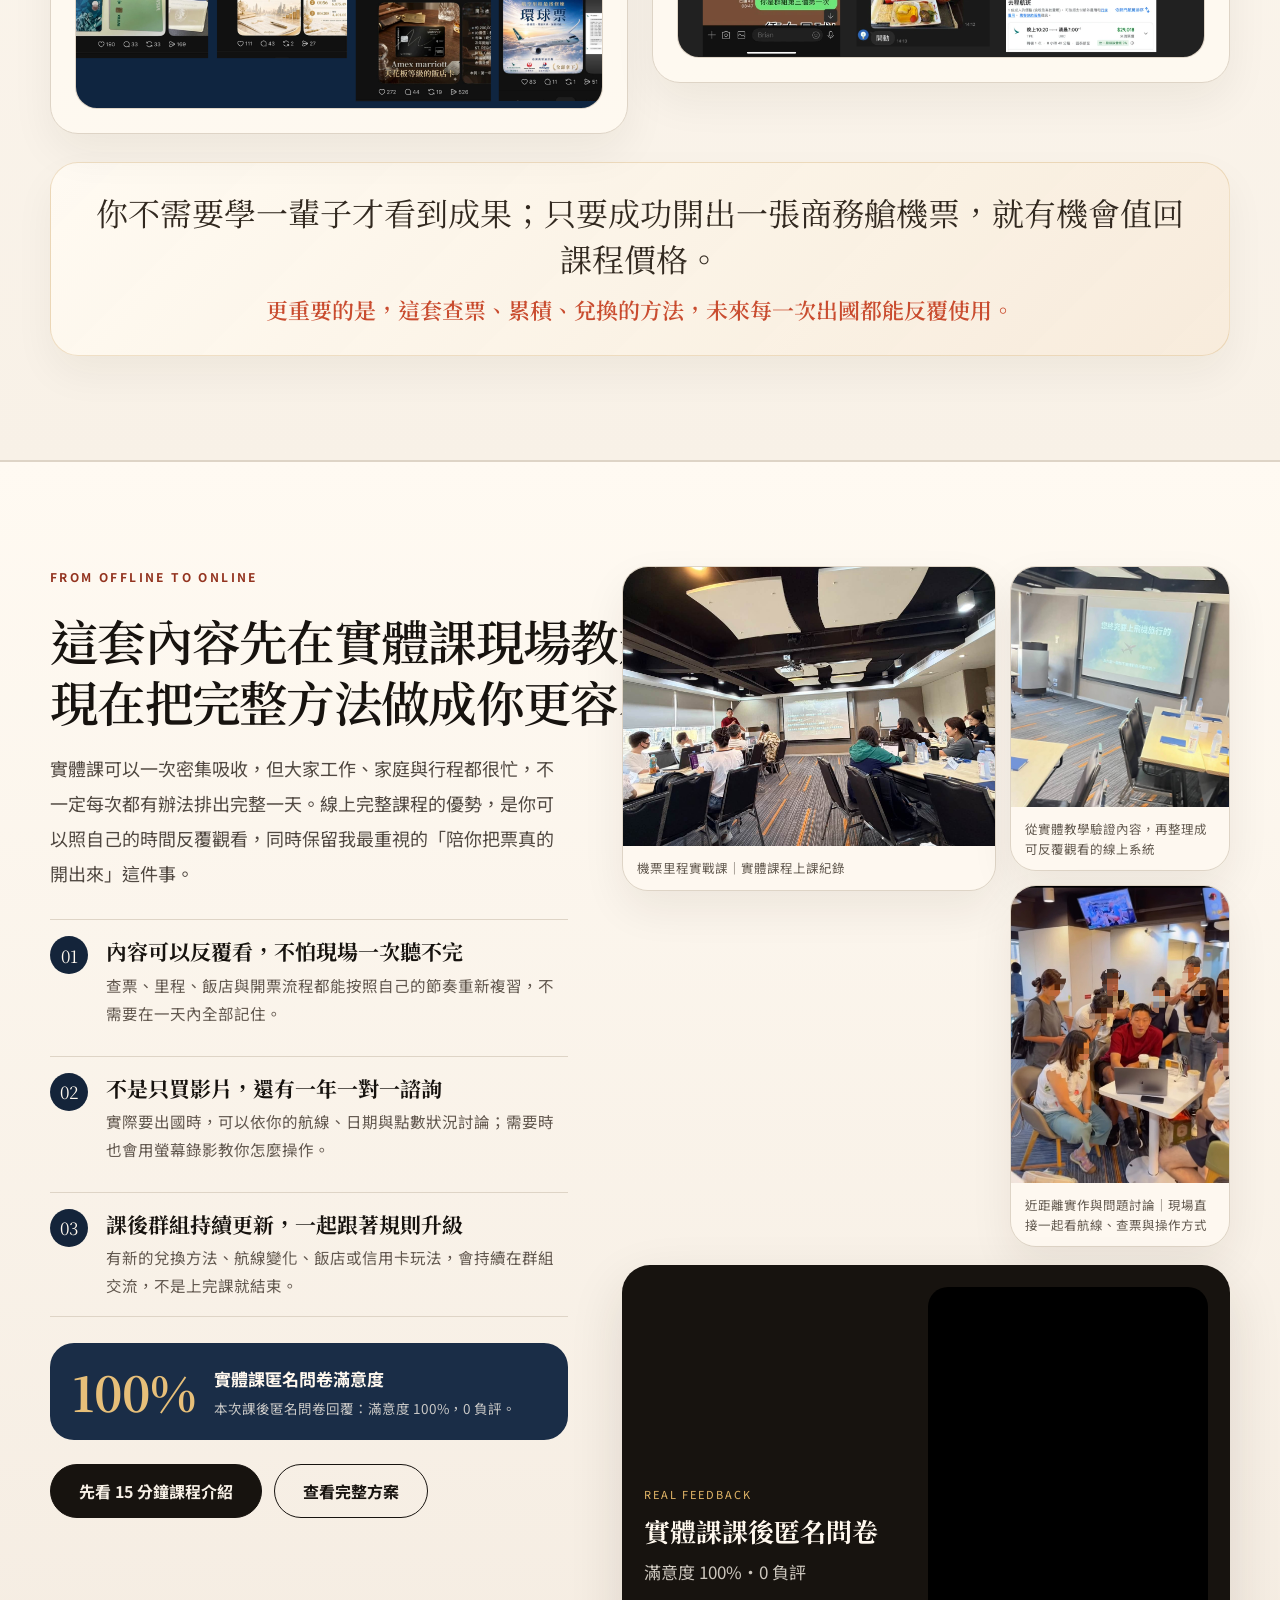
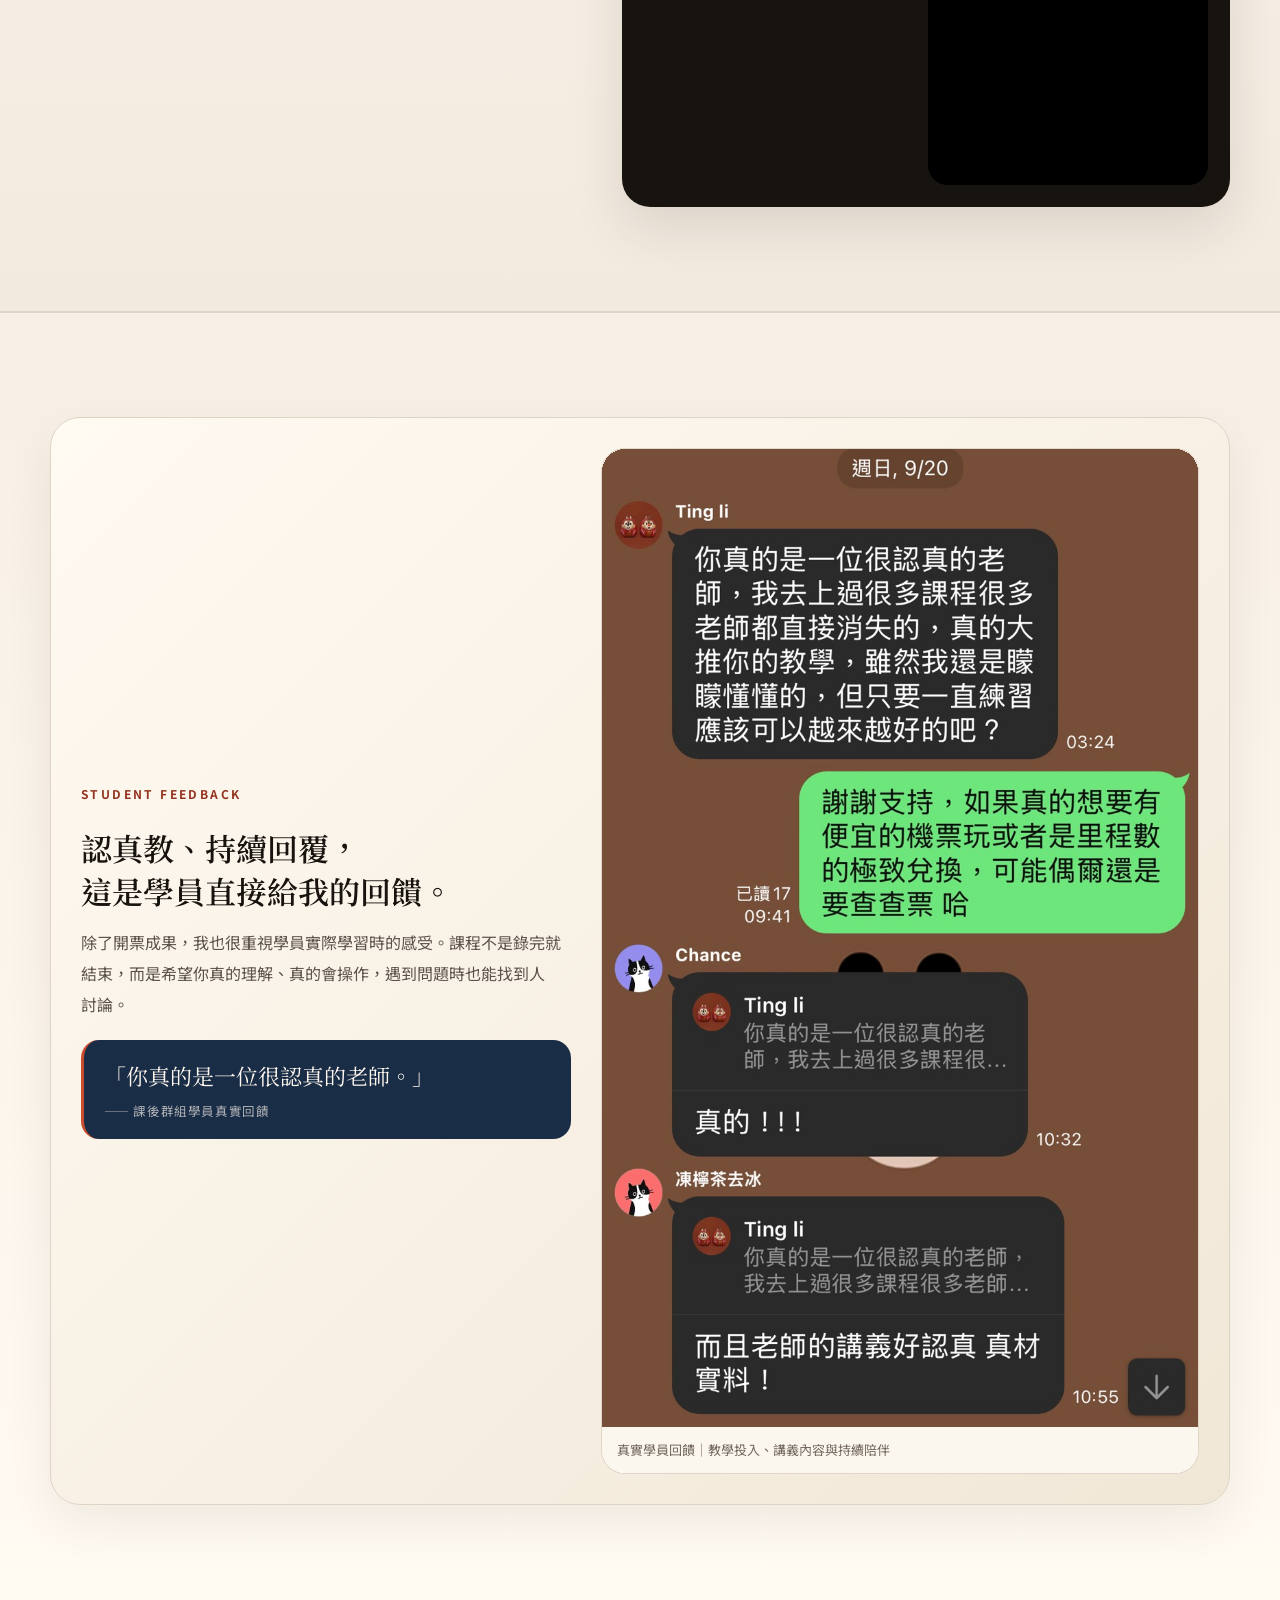
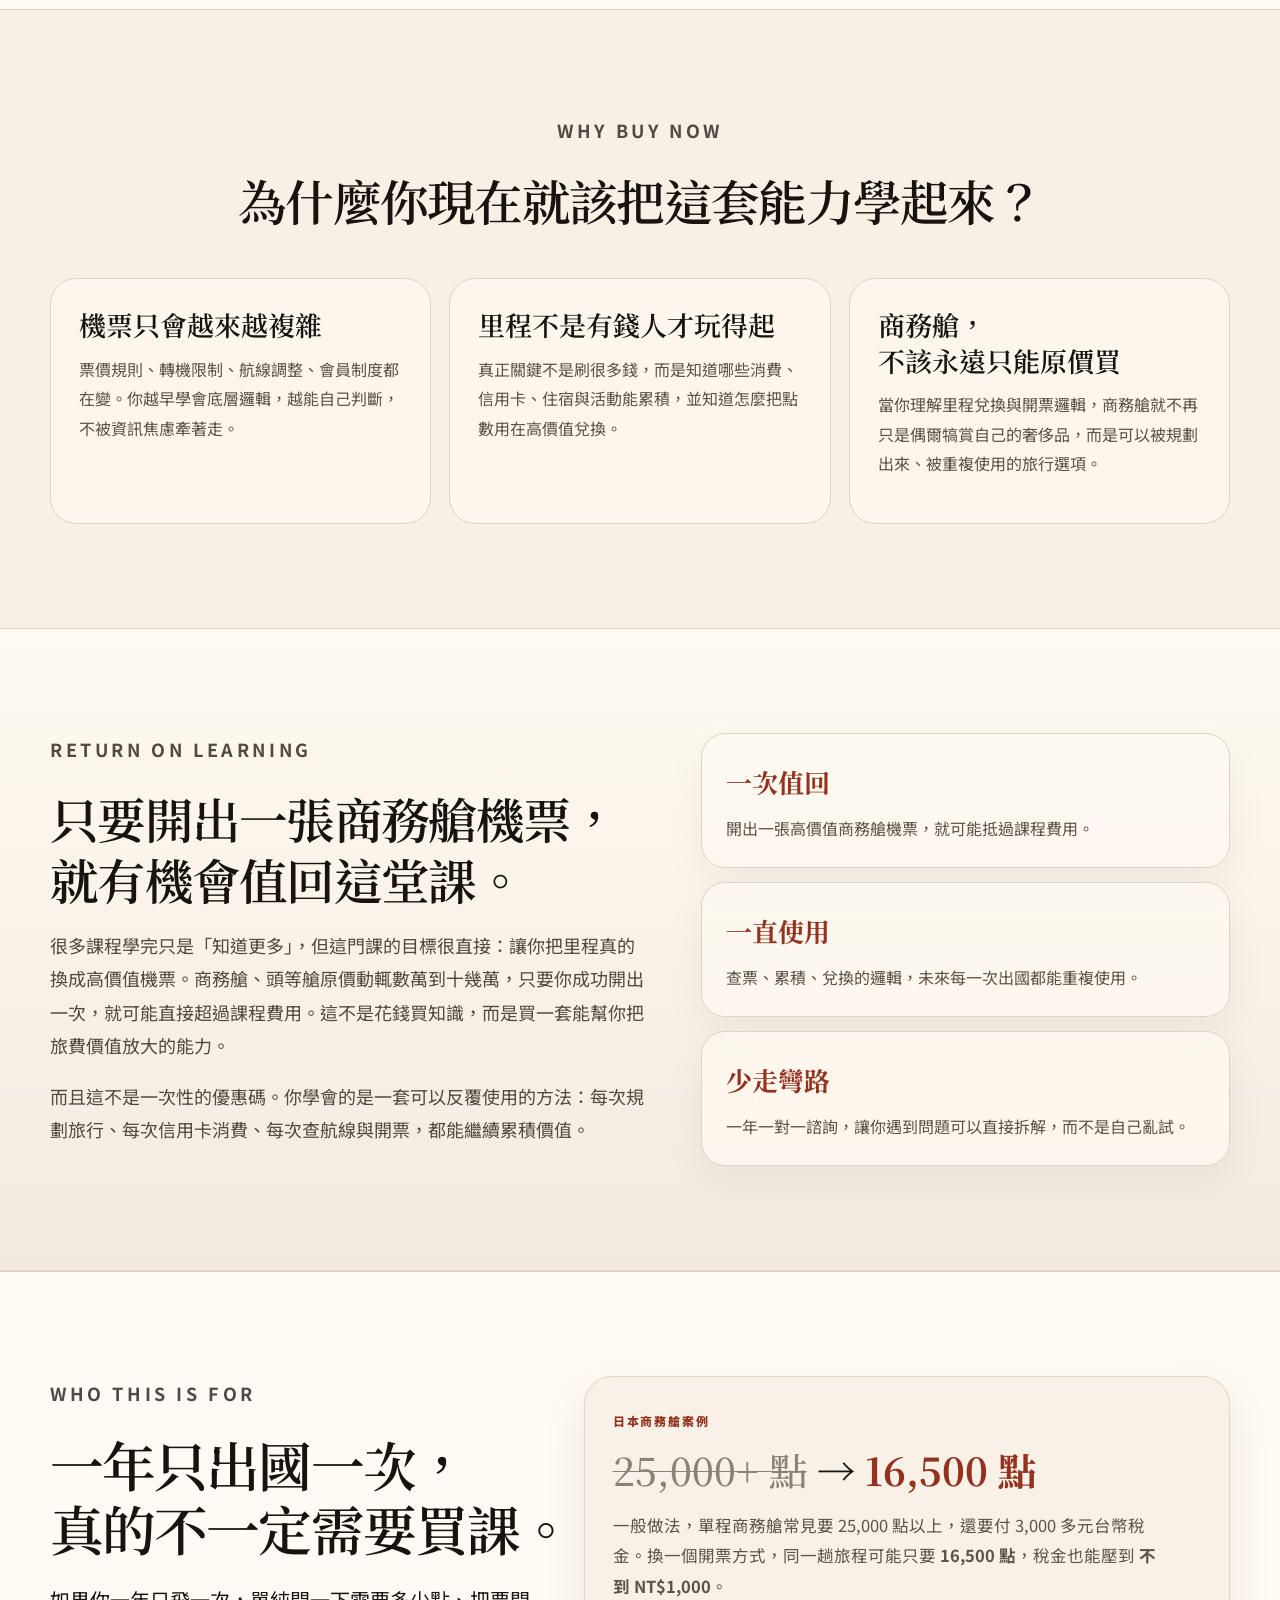
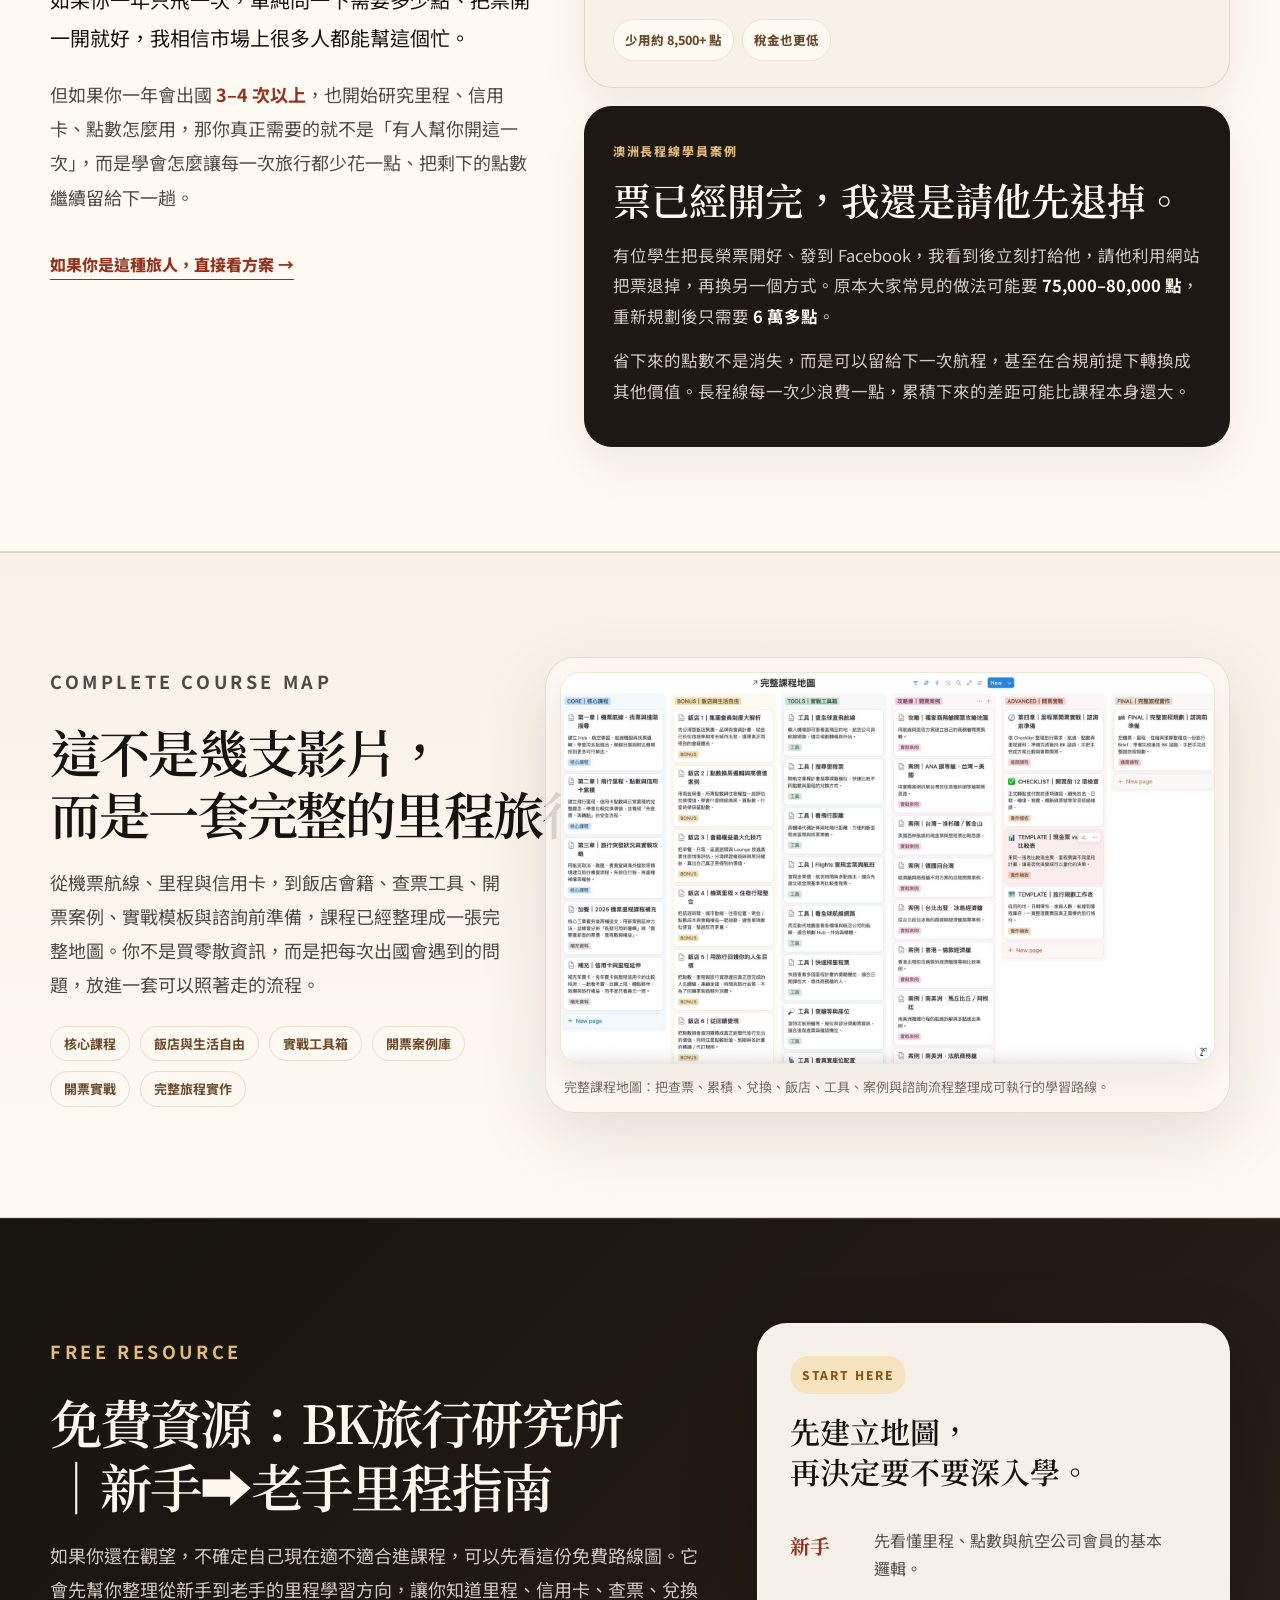
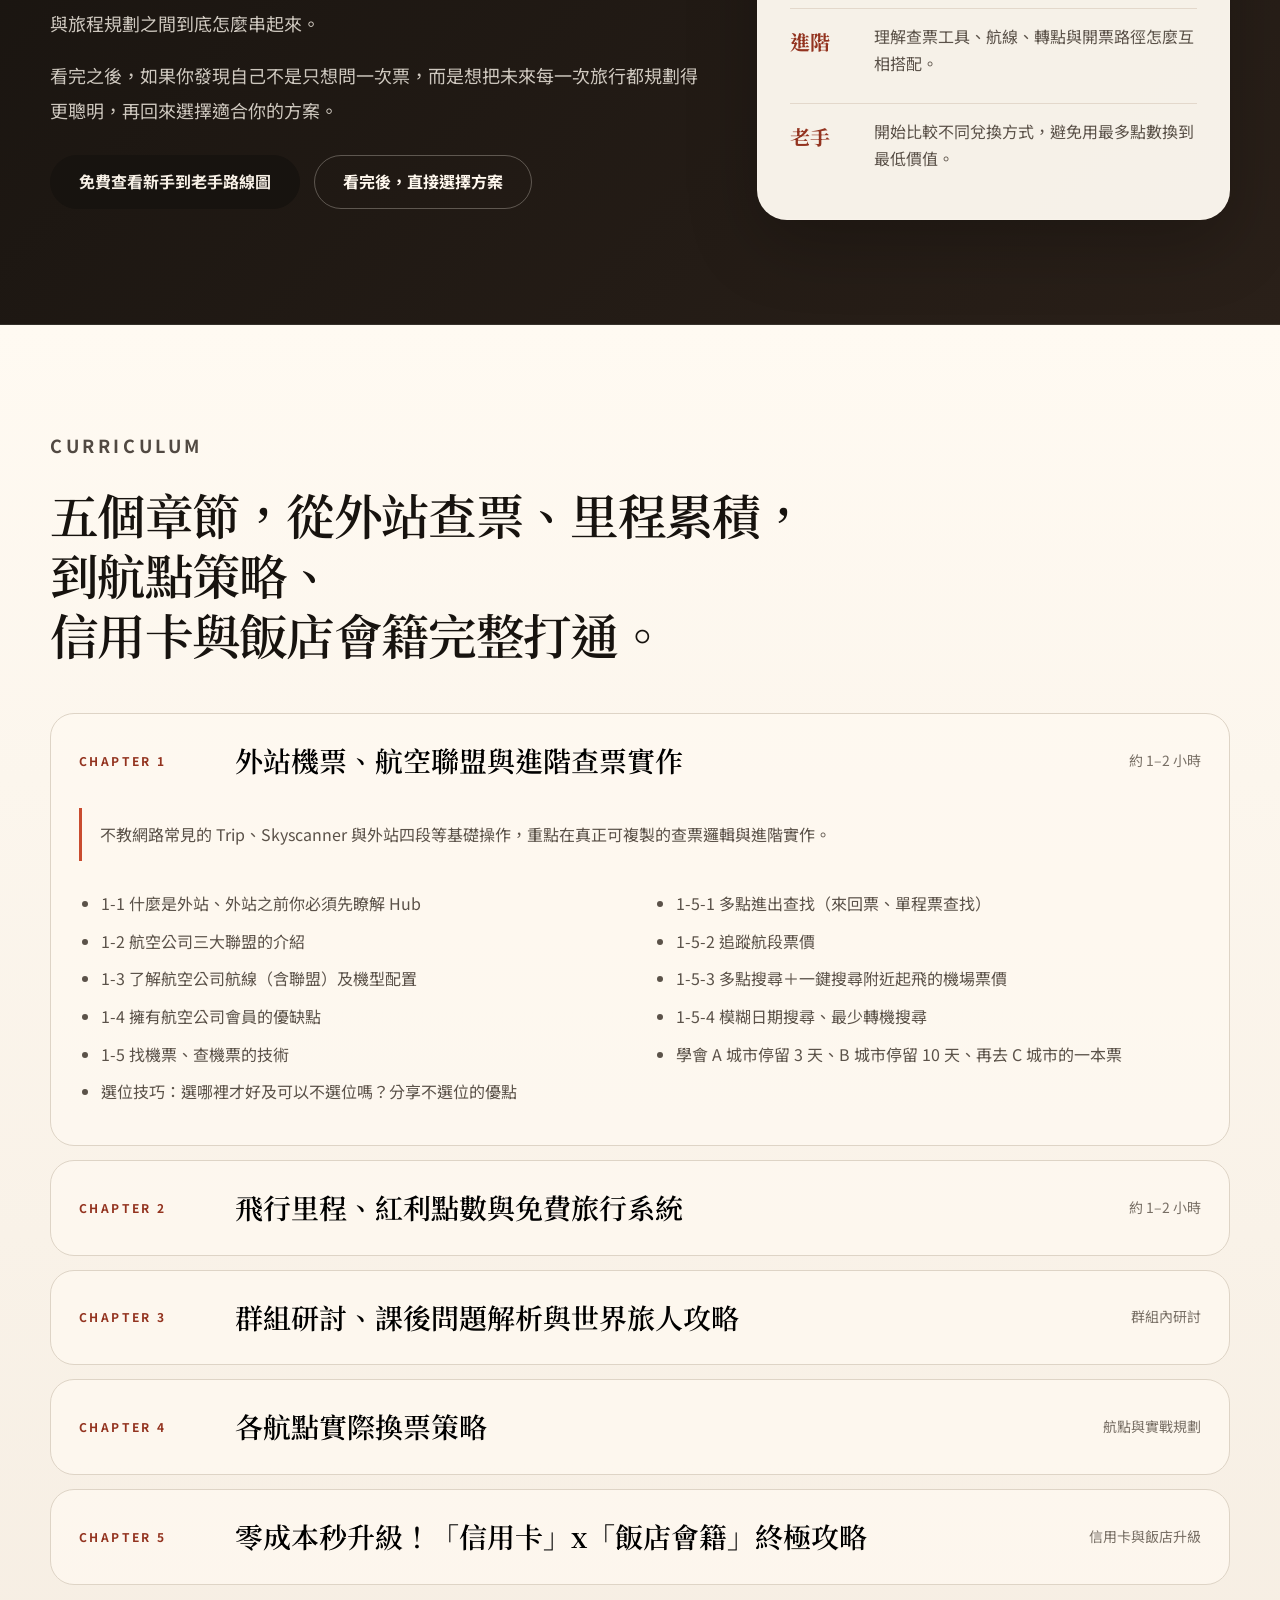
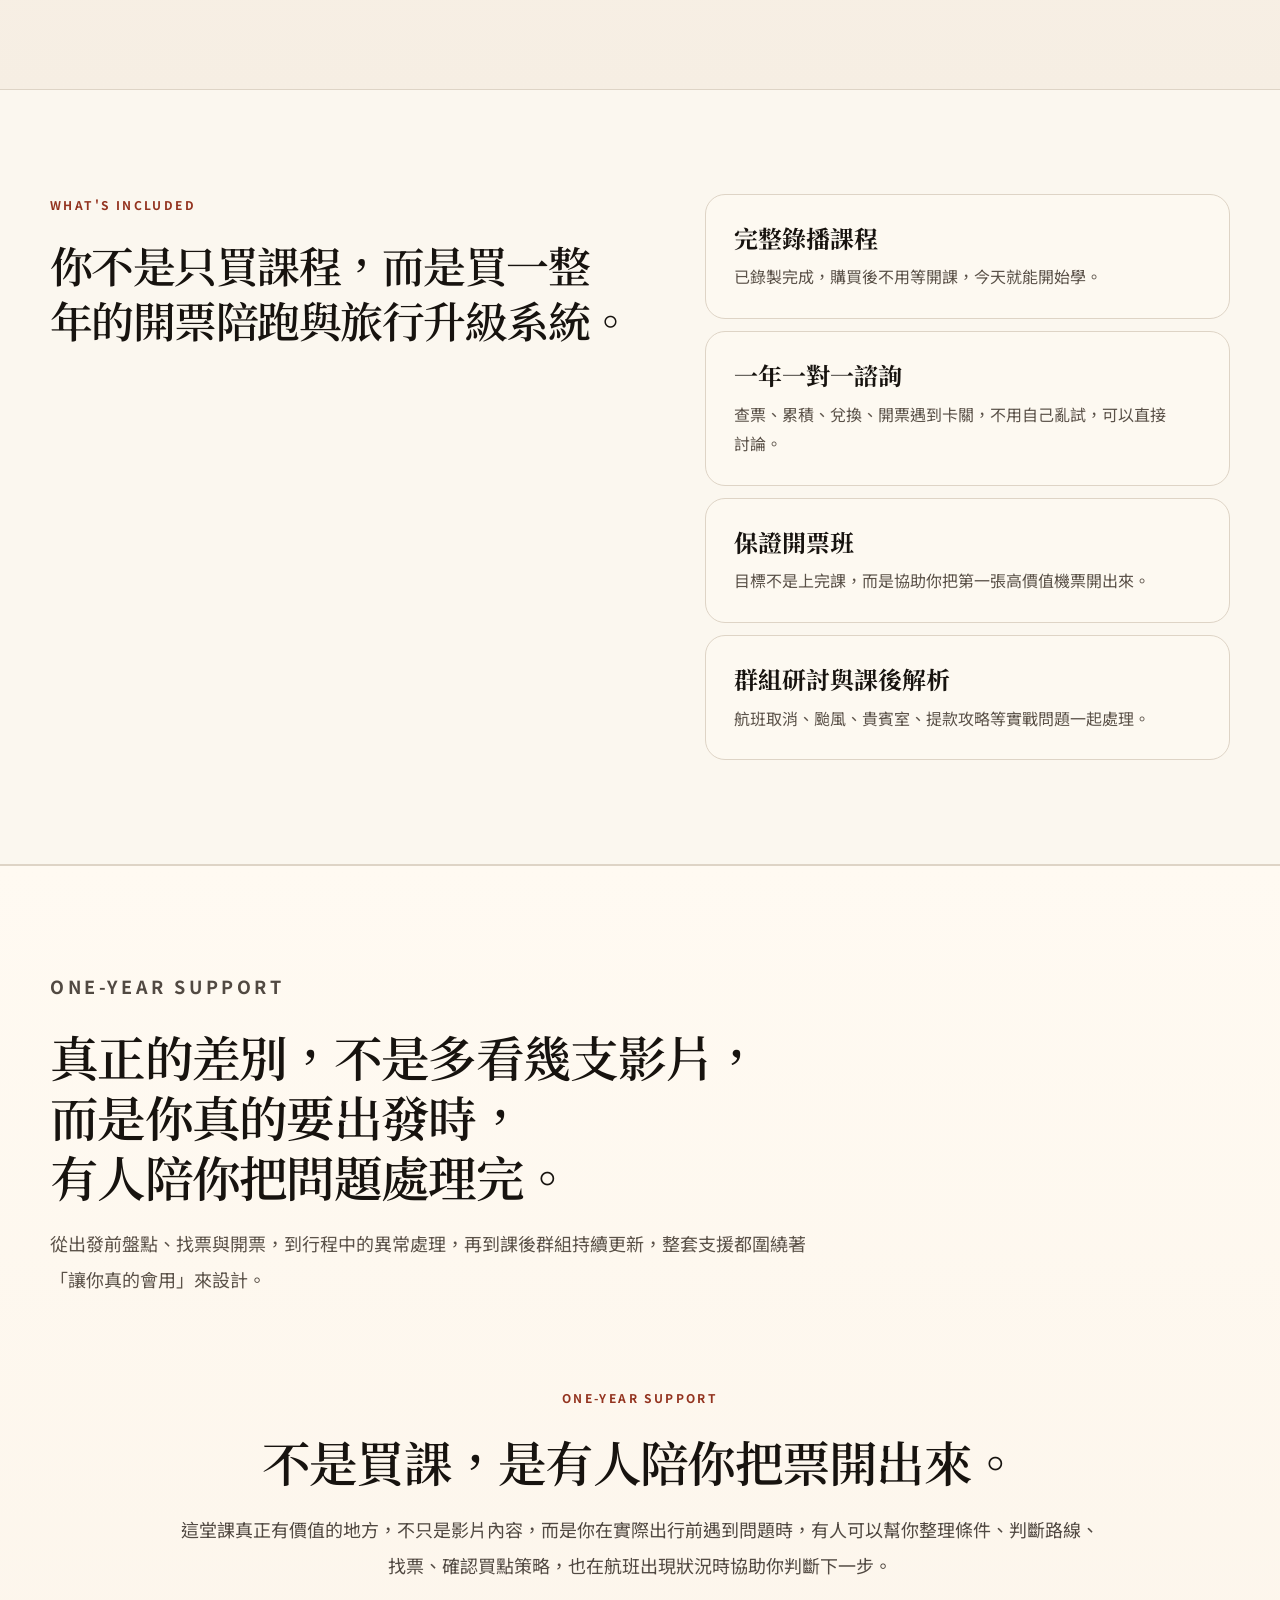
==== commit 448879c2: "Add files via upload" ====
--- a/index.html
+++ b/index.html
@@ -1,709 +1,763 @@
-<!doctype html>
+<!DOCTYPE html>
+
 <html lang="zh-Hant">
 <head>
-  <meta charset="utf-8">
-  <meta name="viewport" content="width=device-width, initial-scale=1">
-  <title>機票里程實戰課｜把機票買法、里程累積、旅行應變，變成每次出國都用得到的能力</title>
-  <meta name="description" content="10 年里程玩家，課程已銷售 5 年。98% 學員購買課程後，透過諮詢，均在 2 個月內開出第一張商務艙機票。含一年一對一諮詢與保證開票班。">
-  <link rel="preconnect" href="https://fonts.googleapis.com">
-  <link rel="preconnect" href="https://fonts.gstatic.com" crossorigin>
-  <link href="https://fonts.googleapis.com/css2?family=Noto+Serif+TC:wght@400;500;600;700&family=Noto+Sans+TC:wght@300;400;500;700;900&display=swap" rel="stylesheet">
-  <link rel="stylesheet" href="styles.css">
+<meta charset="utf-8"/>
+<meta content="width=device-width, initial-scale=1" name="viewport"/>
+<title>機票里程實戰課｜把機票買法、里程累積、旅行應變，變成每次出國都用得到的能力</title>
+<meta content="10 年里程玩家，課程已銷售 5 年。98% 學員購買課程後，透過諮詢，均在 2 個月內開出第一張商務艙機票。含一年一對一諮詢與保證開票班。" name="description"/>
+<link href="https://fonts.googleapis.com" rel="preconnect"/>
+<link crossorigin="" href="https://fonts.gstatic.com" rel="preconnect"/>
+<link href="https://fonts.googleapis.com/css2?family=Noto+Serif+TC:wght@400;500;600;700&amp;family=Noto+Sans+TC:wght@300;400;500;700;900&amp;display=swap" rel="stylesheet"/>
+<link href="styles.css" rel="stylesheet"/>
 </head>
 <body>
-  <header class="site-header" id="top">
-    <a class="brand" href="#top" aria-label="回到首頁">
-      <span class="brand-mark">BK</span>
-      <span class="brand-copy"><strong>機票里程實戰課</strong><em>AIR MILES COURSE</em></span>
-    </a>
-    <nav class="nav" aria-label="主要選單">
-      <a href="#video-intro">15 分鐘介紹</a>
-      <a href="#why">課程價值</a>
-      <a href="#proof">學員成果</a><a href="#student-cases">真實案例</a>
-      <a href="#course-map">課程地圖</a><a href="#free-resource">免費資源</a><a href="#curriculum">完整課綱</a>
-      <a href="#faq">FAQ</a>
-      <a class="nav-cta" href="#price">查看方案</a>
-    </nav>
-    <button class="menu-btn" aria-label="開啟選單" aria-expanded="false">☰</button>
-  </header>
-
-  <main>
-    <section class="hero">
-      <div class="hero-grid-bg"></div>
-      <div class="container hero-inner">
-        <div class="hero-copy">
-          <p class="meta-line"><span></span>10 年里程玩家・課程已銷售 5 年・98% 學員 2 個月內開出第一張商務艙機票</p>
-          <h1><span class="h1-line">把<span class="key">機票買法</span>、<span class="hero-break"><br></span><span class="key">里程累積</span>、<span class="key">旅行應變</span>，<span class="hero-break"><br></span>變成你每次出國都用得到的能力。</span></h1>
-          <p class="hero-sub">你不是缺便宜機票網站，而是缺一套能反覆使用的里程旅行系統：會查票、會累積、會兌換，也知道航班出問題時怎麼保住旅程。只要成功開出一張商務艙機票，就有機會直接值回課程價格；更重要的是，這套方法未來每一次出國都能繼續使用。</p>
-          <div class="hero-actions">
-            <a class="btn primary" href="#price">現在加入，開始開票</a>
-            <a class="btn secondary" href="#student-cases">先看學員成果</a>
-          </div>
-          <div class="hero-badges" aria-label="課程特色">
-            <span>完整錄播課</span>
-            <span>一年一對一諮詢</span>
-            <span>保證開票班</span>
-            <span>群組研討</span>
-          </div>
-        </div>
-
-        <aside class="hero-visual" aria-label="里程開票藍圖示意">
-          <div class="route-card clean-card">
-            <div class="route-head">
-              <span>MILEAGE BLUEPRINT</span>
-              <em>BUSINESS / FIRST CLASS</em>
-            </div>
-            <div class="route-path-clean">
-              <div class="path-box start">
-                <small>普通買票</small>
-                <strong>現金票與比價網站</strong>
-                <b>每次出國重新查、重新比、重新煩惱。</b>
-              </div>
-              <div class="path-plane" aria-hidden="true">✈</div>
-              <div class="path-goals">
-                <div>
-                  <small>Business Class</small>
-                  <strong>商務艙開票</strong>
-                </div>
-                <div>
-                  <small>First Class</small>
-                  <strong>頭等艙開票</strong>
-                </div>
-              </div>
-            </div>
-            <div class="roi-note">
-              <strong>開出一張商務艙機票，就有機會值回課程價格。</strong>
-              <span>但真正的價值，是這套查票、累積、兌換的方法，未來可以一直重複使用。</span>
-            </div>
-            <ul class="route-list">
-              <li>Hub 與航空聯盟判斷</li>
-              <li>多點進出與模糊日期搜尋</li>
-              <li>紅利點數轉里程策略</li>
-              <li>商務艙／頭等艙開票與旅行應變</li>
-            </ul>
-          </div>
-        </aside>
+<header class="site-header" id="top">
+<a aria-label="回到首頁" class="brand" href="#top">
+<span class="brand-mark">BK</span>
+<span class="brand-copy"><strong>機票里程實戰課</strong><em>AIR MILES COURSE</em></span>
+</a>
+<nav aria-label="主要選單" class="nav">
+<a href="#video-intro">15 分鐘介紹</a>
+<a href="#why">課程價值</a>
+<a href="#proof">學員成果</a><a href="#student-cases">真實案例</a>
+<a href="#course-map">課程地圖</a><a href="#free-resource">免費資源</a><a href="#curriculum">完整課綱</a>
+<a href="#faq">FAQ</a>
+<a class="nav-cta" href="#price">查看方案</a>
+</nav>
+<button aria-expanded="false" aria-label="開啟選單" class="menu-btn">☰</button>
+</header>
+<main>
+<section class="hero">
+<div class="hero-grid-bg"></div>
+<div class="container hero-inner">
+<div class="hero-copy">
+<p class="meta-line"><span></span>10 年里程玩家・課程已銷售 5 年・98% 學員 2 個月內開出第一張商務艙機票</p>
+<h1><span class="h1-line">把<span class="key">機票買法</span>、<span class="hero-break"><br/></span><span class="key">里程累積</span>、<span class="key">旅行應變</span>，<span class="hero-break"><br/></span>變成你每次出國都用得到的能力。</span></h1>
+<p class="hero-sub">你不是缺便宜機票網站，而是缺一套能反覆使用的里程旅行系統：會查票、會累積、會兌換，也知道航班出問題時怎麼保住旅程。只要成功開出一張商務艙機票，就有機會直接值回課程價格；更重要的是，這套方法未來每一次出國都能繼續使用。</p>
+<div class="hero-actions">
+<a class="btn primary" href="#price">現在加入，開始開票</a>
+<a class="btn secondary" href="#student-cases">先看學員成果</a>
+</div>
+<div aria-label="課程特色" class="hero-badges">
+<span>完整錄播課</span>
+<span>一年一對一諮詢</span>
+<span>保證開票班</span>
+<span>群組研討</span>
+</div>
+</div>
+<aside aria-label="里程開票藍圖示意" class="hero-visual">
+<div class="route-card clean-card">
+<div class="route-head">
+<span>MILEAGE BLUEPRINT</span>
+<em>BUSINESS / FIRST CLASS</em>
+</div>
+<div class="route-path-clean">
+<div class="path-box start">
+<small>普通買票</small>
+<strong>現金票與比價網站</strong>
+<b>每次出國重新查、重新比、重新煩惱。</b>
+</div>
+<div aria-hidden="true" class="path-plane">✈</div>
+<div class="path-goals">
+<div>
+<small>Business Class</small>
+<strong>商務艙開票</strong>
+</div>
+<div>
+<small>First Class</small>
+<strong>頭等艙開票</strong>
+</div>
+</div>
+</div>
+<div class="roi-note">
+<strong>開出一張商務艙機票，就有機會值回課程價格。</strong>
+<span>但真正的價值，是這套查票、累積、兌換的方法，未來可以一直重複使用。</span>
+</div>
+<ul class="route-list">
+<li>Hub 與航空聯盟判斷</li>
+<li>多點進出與模糊日期搜尋</li>
+<li>紅利點數轉里程策略</li>
+<li>商務艙／頭等艙開票與旅行應變</li>
+</ul>
+</div>
+</aside>
+</div>
+</section>
+<section aria-label="信任指標" class="ticker">
+<div class="ticker-track">
+<span>10 YEARS MILEAGE PRACTICE</span><span>5 YEARS COURSE</span><span>98% FIRST BUSINESS CLASS TICKET</span><span>ONE-ON-ONE CONSULTING</span><span>GUARANTEED TICKETING CLASS</span>
+</div>
+</section>
+<section class="section-pad video-intro" id="video-intro">
+<div class="container video-intro-grid">
+<div class="video-intro-copy">
+<p class="eyebrow">15-MIN COURSE INTRO</p>
+<h2>先花 15 分鐘，看看這堂課到底教什麼、我又會怎麼陪你把票開出來。</h2>
+<p>如果你正在考慮這堂課，我建議先看這支影片。裡面我會直接說明課程內容、和網路免費資訊最大的差別，以及購買後我會怎麼透過一對一諮詢、找票、買點策略與出行應變，陪你把學到的方法真正用出來。</p>
+<div aria-label="影片內容重點" class="video-points">
+<span>課程到底教什麼</span>
+<span>為什麼不是只教查票網站</span>
+<span>一年陪跑怎麼進行</span>
+<span>什麼樣的人最適合</span>
+</div>
+<div class="video-actions">
+<a class="btn primary" href="#price">看完直接查看方案</a>
+<a class="btn consult" href="https://line.me/R/ti/p/@tpq5223k" rel="noopener" target="_blank">有問題，LINE 問我</a>
+</div>
+</div>
+<div class="video-frame-wrap">
+<div class="video-frame">
+<iframe allow="accelerometer; autoplay; clipboard-write; encrypted-media; gyroscope; picture-in-picture; web-share" allowfullscreen="" loading="lazy" referrerpolicy="strict-origin-when-cross-origin" src="https://www.youtube-nocookie.com/embed/Cu95Pcu_B9Y?rel=0&amp;modestbranding=1" title="機票里程實戰課｜15 分鐘課程前導說明"></iframe>
+</div>
+<p class="video-caption">影片長度約 15 分鐘｜適合正在考慮課程、想先了解內容與陪跑方式的人</p>
+</div>
+</div>
+</section>
+<section class="section-pad intro intro-v7" id="why">
+<div class="container intro-layout">
+<div class="intro-heading">
+<p class="eyebrow">WHY IT MATTERS</p>
+<h2>你不是不會出國，你只是還沒把出國變成一套可複製的系統。</h2>
+<p>多數人買機票，只停留在比價網站與搜尋結果。今天查到便宜票就覺得賺到，明天遇到轉機、多城市、外站、航班取消、里程兌換，又重新回到一片混亂。</p>
+</div>
+<div class="intro-proof-grid">
+<article>
+<span>01</span>
+<h3>不是只找便宜票，而是看懂票背後的規則</h3>
+<p>真正會玩里程的人，看的是整套旅程結構：航空公司 Hub 怎麼串、聯盟怎麼互通、點數怎麼累積、里程怎麼兌換。</p>
+</article>
+<article>
+<span>02</span>
+<h3>不是一次性的技巧，而是未來每次出國都能用</h3>
+<p>你學會的是判斷能力。什麼時候該用現金票、什麼時候該用里程票、什麼時候該換點數、什麼時候該改航點。</p>
+</article>
+<article class="intro-cta-card">
+<span>03</span>
+<h3>不是看完課就結束，而是把票真的開出來</h3>
+<p>這門課把查票、累積、兌換、諮詢與開票流程整合起來，目標不是讓你多懂幾個名詞，而是讓你真的拿到成果。</p>
+<a class="text-cta" href="#price">直接查看方案 →</a>
+</article>
+</div>
+</div>
+</section>
+<section class="section-pad validated-value" id="validated-value">
+  <div class="container validated-value-wrap">
+    <div class="validated-value-head">
+      <p class="eyebrow">WHY PAY FOR KNOWLEDGE?</p>
+      <h2>網路爆量＋AI 時代，當大部分資訊都能免費取得，真正昂貴的是什麼？</h2>
+    </div>
+    <div class="validated-value-body">
+      <div class="validated-quote">
+        <strong>不是「找到資訊」最貴，<br>而是有人願意花時間，幫你把資訊驗證到可以真的拿來用。</strong>
       </div>
-    </section>
-
-    <section class="ticker" aria-label="信任指標">
-      <div class="ticker-track">
-        <span>10 YEARS MILEAGE PRACTICE</span><span>5 YEARS COURSE</span><span>98% FIRST BUSINESS CLASS TICKET</span><span>ONE-ON-ONE CONSULTING</span><span>GUARANTEED TICKETING CLASS</span>
+      <p>現在最不缺的是資料。真正困難的是：資訊是真是假、規則有沒有改、適不適合你的條件，以及數十種做法裡，哪一條才是對你最有價值的路徑。</p>
+      <p>我做的不只是整理資料，而是把自己實際花過時間、真實成本與旅程經驗跑過一輪後，替你篩選出可用資訊、高價值資源與更適合你的選擇，盡量避開不必要的試錯成本。</p>
+      <p>所以在資訊越來越便宜的時代，<strong>一對一判斷、經驗傳承，以及有人願意陪你把問題處理到能執行</strong>，反而變得更珍貴。</p>
+      <div class="validated-points">
+        <span>驗證資訊</span>
+        <span>篩選最佳路徑</span>
+        <span>避開試錯成本</span>
+        <span>一對一經驗傳承</span>
       </div>
-    </section>
-
-    <section class="section-pad video-intro" id="video-intro">
-      <div class="container video-intro-grid">
-        <div class="video-intro-copy">
-          <p class="eyebrow">15-MIN COURSE INTRO</p>
-          <h2>先花 15 分鐘，看看這堂課到底教什麼、我又會怎麼陪你把票開出來。</h2>
-          <p>如果你正在考慮這堂課，我建議先看這支影片。裡面我會直接說明課程內容、和網路免費資訊最大的差別，以及購買後我會怎麼透過一對一諮詢、找票、買點策略與出行應變，陪你把學到的方法真正用出來。</p>
-          <div class="video-points" aria-label="影片內容重點">
-            <span>課程到底教什麼</span>
-            <span>為什麼不是只教查票網站</span>
-            <span>一年陪跑怎麼進行</span>
-            <span>什麼樣的人最適合</span>
-          </div>
-          <div class="video-actions">
-            <a class="btn primary" href="#price">看完直接查看方案</a>
-            <a class="btn consult" href="https://line.me/R/ti/p/@tpq5223k" target="_blank" rel="noopener">有問題，LINE 問我</a>
-          </div>
-        </div>
-
-        <div class="video-frame-wrap">
-          <div class="video-frame">
-            <iframe
-              src="https://www.youtube-nocookie.com/embed/Cu95Pcu_B9Y?rel=0&modestbranding=1"
-              title="機票里程實戰課｜15 分鐘課程前導說明"
-              loading="lazy"
-              referrerpolicy="strict-origin-when-cross-origin"
-              allow="accelerometer; autoplay; clipboard-write; encrypted-media; gyroscope; picture-in-picture; web-share"
-              allowfullscreen></iframe>
-          </div>
-          <p class="video-caption">影片長度約 15 分鐘｜適合正在考慮課程、想先了解內容與陪跑方式的人</p>
-        </div>
-      </div>
-    </section>
-
-    <section class="section-pad intro intro-v7" id="why">
-      <div class="container intro-layout">
-        <div class="intro-heading">
-          <p class="eyebrow">WHY IT MATTERS</p>
-          <h2>你不是不會出國，你只是還沒把出國變成一套可複製的系統。</h2>
-          <p>多數人買機票，只停留在比價網站與搜尋結果。今天查到便宜票就覺得賺到，明天遇到轉機、多城市、外站、航班取消、里程兌換，又重新回到一片混亂。</p>
-        </div>
-        <div class="intro-proof-grid">
-          <article>
-            <span>01</span>
-            <h3>不是只找便宜票，而是看懂票背後的規則</h3>
-            <p>真正會玩里程的人，看的是整套旅程結構：航空公司 Hub 怎麼串、聯盟怎麼互通、點數怎麼累積、里程怎麼兌換。</p>
-          </article>
-          <article>
-            <span>02</span>
-            <h3>不是一次性的技巧，而是未來每次出國都能用</h3>
-            <p>你學會的是判斷能力。什麼時候該用現金票、什麼時候該用里程票、什麼時候該換點數、什麼時候該改航點。</p>
-          </article>
-          <article class="intro-cta-card">
-            <span>03</span>
-            <h3>不是看完課就結束，而是把票真的開出來</h3>
-            <p>這門課把查票、累積、兌換、諮詢與開票流程整合起來，目標不是讓你多懂幾個名詞，而是讓你真的拿到成果。</p>
-            <a class="text-cta" href="#price">直接查看方案 →</a>
-          </article>
-        </div>
-      </div>
-    </section>
-
-    <section class="section-pad minimal-cards">
-      <div class="container">
-        <div class="section-head">
-          <p class="eyebrow">VALUE LADDER</p>
-          <h2>從「只會比價」到「真的開出票」，你會補齊這 6 個關鍵能力。</h2>
-        </div>
-        <div class="value-grid">
-          <article><span>01</span><h3>看懂 Hub 與航線</h3><p>先知道航空公司怎麼設計轉運點，才知道外站票、多點進出與轉機怎麼規劃。</p></article>
-          <article><span>02</span><h3>建立聯盟視角</h3><p>理解三大航空聯盟、會員計畫與機型配置，讓你不只會查一條路線，而是會找多種解法。</p></article>
-          <article><span>03</span><h3>進階查票技術</h3><p>模糊日期、附近機場、一鍵搜尋、最少轉機、追蹤航段票價，讓你的查票效率真正提升。</p></article>
-          <article><span>04</span><h3>紅利點數累積</h3><p>從信用卡、住宿、消費、訂閱、吃飯與活動開始累積，讓你還沒上飛機就開始累積未來旅程。</p></article>
-          <article><span>05</span><h3>商務艙開票策略</h3><p>不是只知道里程能換票，而是知道怎麼規劃、怎麼找位、怎麼避開常見浪費。</p></article>
-          <article><span>06</span><h3>旅行應變能力</h3><p>颱風、航班停飛、貴賓室、海外提款與臨時變動，不再只是靠運氣處理。</p></article>
-        </div>
-      </div>
-    </section>
-
-    <section class="section-pad proof" id="proof">
-      <div class="container proof-layout">
-        <div class="proof-copy">
-          <p class="eyebrow light">PROOF OF OUTCOME</p>
-          <h2>課程不是看完就結束，真正的重點是你能不能開出票。</h2>
-          <p>我是 <strong>10 年里程玩家</strong>，本課程已銷售 <strong>5 年</strong>。過去學員購買課程後，透過諮詢協助，<strong>98% 均在 2 個月內開出第一張商務艙機票</strong>。</p>
-          <p>所以這不是一門「你自己慢慢看」的課，而是一套錄播課＋群組研討＋一年一對一諮詢的成果導向流程。目標很清楚：讓你把第一張商務艙機票開出來。</p>
-        </div>
-        <div class="proof-panel">
-          <div><strong>10 年</strong><span>里程玩家實戰經驗</span></div>
-          <div><strong>5 年</strong><span>課程穩定銷售</span></div>
-          <div class="highlight"><strong>98%</strong><span>學員 2 個月內開出第一張商務艙機票</span></div>
-          <div><strong>1 年</strong><span>一對一諮詢與保證開票班</span></div>
-        </div>
-      </div>
-    </section>
-
-    <section class="section-pad student-cases" id="student-cases">
-      <div class="container">
-        <div class="section-head center case-head">
-          <p class="eyebrow">STUDENT OUTCOMES</p>
-          <h2>不是只學會方法，<span class="desktop-break"><br></span>而是真的把開出票、升級體驗與省下的價差做出來。</h2>
-          <p>下面這些案例，包含學員的實際開票成果、諮詢對話、點數換票與長期旅遊策略整合。你買到的不只是知識，而是一套真的能落地的里程旅行系統。</p>
-        </div>
-
-        <div class="cases-grid">
-          <article class="case-card">
-            <div class="case-label"><span>01</span><em>CASE STUDY</em></div>
-            <h3>消費升級 × 點數換票</h3>
-            <p>把日常消費、信用卡與點數累積整合起來，不用每次都用原價買票，也能把商務艙與頭等艙做成可以規劃的旅行選項。</p>
-            <figure class="case-image">
-              <img src="assets/case-01.png" alt="學員案例：用點數換票與商務艙、頭等艙搭乘成果截圖">
-            </figure>
-          </article>
-
-          <article class="case-card">
-            <div class="case-label"><span>02</span><em>CASE STUDY</em></div>
-            <h3>一對一諮詢 × 策略落地</h3>
-            <p>不是丟給你一堆資訊自己研究，而是透過一對一諮詢把查票、行程、飯店與點數策略整合，陪你把成果真的做出來。</p>
-            <figure class="case-image">
-              <img src="assets/case-02.png" alt="學員案例：一對一諮詢對話與實際規劃成果截圖">
-            </figure>
-          </article>
-
-          <article class="case-card">
-            <div class="case-label"><span>03</span><em>CASE STUDY</em></div>
-            <h3>長期分享 × 實戰經驗</h3>
-            <p>從投資、信用卡、飯店到點數換票，這門課不只教一種技巧，而是幫你建立一套可以長期優化、長期應用的旅遊升級系統。</p>
-            <figure class="case-image">
-              <img src="assets/case-03.png" alt="學員案例：社群分享與點數、飯店、信用卡整合成果截圖">
-            </figure>
-          </article>
-
-          <article class="case-card">
-            <div class="case-label"><span>04</span><em>CASE STUDY</em></div>
-            <h3>商務艙／經濟艙開票成果</h3>
-            <p>不只高艙等才有價值，經濟艙點數開票也能省下可觀旅費。核心不是只開一張票，而是學會之後每次出國都能重複使用。</p>
-            <figure class="case-image">
-              <img src="assets/case-04.png" alt="學員案例：商務艙與經濟艙開票、對話與比價成果截圖">
-            </figure>
-          </article>
-        </div>
-
-        <div class="cases-summary">
-          <p>你不需要學一輩子才看到成果；只要成功開出一張商務艙機票，就有機會值回課程價格。</p>
-          <strong>更重要的是，這套查票、累積、兌換的方法，未來每一次出國都能反覆使用。</strong>
-        </div>
-      </div>
-    </section>
-
-    <section class="section-pad sales-reasons">
-      <div class="container">
-        <div class="section-head center">
-          <p class="eyebrow">WHY BUY NOW</p>
-          <h2>為什麼你現在就該把這套能力學起來？</h2>
-        </div>
-        <div class="reason-grid">
-          <article><h3>機票只會越來越複雜</h3><p>票價規則、轉機限制、航線調整、會員制度都在變。你越早學會底層邏輯，越能自己判斷，不被資訊焦慮牽著走。</p></article>
-          <article><h3>里程不是有錢人才玩得起</h3><p>真正關鍵不是刷很多錢，而是知道哪些消費、信用卡、住宿與活動能累積，並知道怎麼把點數用在高價值兌換。</p></article>
-          <article><h3>商務艙，不該永遠只能原價買</h3><p>當你理解里程兌換與開票邏輯，商務艙就不再只是偶爾犒賞自己的奢侈品，而是可以被規劃出來、被重複使用的旅行選項。</p></article>
-        </div>
-      </div>
-    </section>
-
-    <section class="section-pad roi-section">
-      <div class="container roi-grid">
-        <div class="roi-main">
-          <p class="eyebrow">RETURN ON LEARNING</p>
-          <h2>只要開出一張商務艙機票，就有機會值回這堂課。</h2>
-          <p>很多課程學完只是「知道更多」，但這門課的目標很直接：讓你把里程真的換成高價值機票。商務艙、頭等艙原價動輒數萬到十幾萬，只要你成功開出一次，就可能直接超過課程費用。這不是花錢買知識，而是買一套能幫你把旅費價值放大的能力。</p>
-          <p>而且這不是一次性的優惠碼。你學會的是一套可以反覆使用的方法：每次規劃旅行、每次信用卡消費、每次查航線與開票，都能繼續累積價值。</p>
-        </div>
-        <div class="roi-points">
-          <article><strong>一次值回</strong><span>開出一張高價值商務艙機票，就可能抵過課程費用。</span></article>
-          <article><strong>一直使用</strong><span>查票、累積、兌換的邏輯，未來每一次出國都能重複使用。</span></article>
-          <article><strong>少走彎路</strong><span>一年一對一諮詢，讓你遇到問題可以直接拆解，而不是自己亂試。</span></article>
-        </div>
-      </div>
-    </section>
-
-    <section class="section-pad frequency-fit" id="who-needs-this">
-      <div class="container frequency-fit-wrap">
-        <div class="frequency-fit-copy">
-          <p class="eyebrow">WHO THIS IS FOR</p>
-          <h2>一年只出國一次，真的不一定需要買課。</h2>
-          <p class="lead">如果你一年只飛一次，單純問一下需要多少點、把票開一開就好，我相信市場上很多人都能幫這個忙。</p>
-          <p>但如果你一年會出國 <strong>3–4 次以上</strong>，也開始研究里程、信用卡、點數怎麼用，那你真正需要的就不是「有人幫你開這一次」，而是學會怎麼讓每一次旅行都少花一點、把剩下的點數繼續留給下一趟。</p>
-          <a class="text-cta" href="#price">如果你是這種旅人，直接看方案 →</a>
-        </div>
-        <div class="frequency-examples">
-          <article class="saving-card">
-            <span class="saving-kicker">日本商務艙案例</span>
-            <h3><del>25,000+ 點</del> → <strong>16,500 點</strong></h3>
-            <p>一般做法，單程商務艙常見要 25,000 點以上，還要付 3,000 多元台幣稅金。換一個開票方式，同一趟旅程可能只要 <strong>16,500 點</strong>，稅金也能壓到 <strong>不到 NT$1,000</strong>。</p>
-            <div class="saving-meta"><span>少用約 8,500+ 點</span><span>稅金也更低</span></div>
-          </article>
-          <article class="saving-card featured-saving">
-            <span class="saving-kicker">澳洲長程線學員案例</span>
-            <h3>票已經開完，我還是請他先退掉。</h3>
-            <p>有位學生把長榮票開好、發到 Facebook，我看到後立刻打給他，請他利用網站把票退掉，再換另一個方式。原本大家常見的做法可能要 <strong>75,000–80,000 點</strong>，重新規劃後只需要 <strong>6 萬多點</strong>。</p>
-            <p>省下來的點數不是消失，而是可以留給下一次航程，甚至在合規前提下轉換成其他價值。長程線每一次少浪費一點，累積下來的差距可能比課程本身還大。</p>
-          </article>
-        </div>
-      </div>
-    </section>
-
-    <section class="section-pad course-map-section" id="course-map">
-      <div class="container course-map-wrap">
-        <div class="course-map-copy">
-          <p class="eyebrow">COMPLETE COURSE MAP</p>
-          <h2>這不是幾支影片，<span class="desktop-break"><br></span>而是一套完整的里程旅行操作系統。</h2>
-          <p>從機票航線、里程與信用卡，到飯店會籍、查票工具、開票案例、實戰模板與諮詢前準備，課程已經整理成一張完整地圖。你不是買零散資訊，而是把每次出國會遇到的問題，放進一套可以照著走的流程。</p>
-          <div class="map-proof-points">
-            <span>核心課程</span>
-            <span>飯店與生活自由</span>
-            <span>實戰工具箱</span>
-            <span>開票案例庫</span>
-            <span>開票實戰</span>
-            <span>完整旅程實作</span>
-          </div>
-        </div>
-        <figure class="course-map-visual">
-          <img src="assets/course-map.jpg" alt="機票里程實戰課完整課程地圖，包含核心課程、飯店與生活自由、實戰工具箱、開票案例、進階開票實戰與完整旅程實作">
-          <figcaption>完整課程地圖：把查票、累積、兌換、飯店、工具、案例與諮詢流程整理成可執行的學習路線。</figcaption>
-        </figure>
-      </div>
-    </section>
+    </div>
+  </div>
+</section>
+<section class="section-pad minimal-cards">
+<div class="container">
+<div class="section-head">
+<p class="eyebrow">VALUE LADDER</p>
+<h2>從「只會比價」到「真的開出票」，你會補齊這 6 個關鍵能力。</h2>
+</div>
+<div class="value-grid">
+<article><span>01</span><h3>看懂 Hub 與航線</h3><p>先知道航空公司怎麼設計轉運點，才知道外站票、多點進出與轉機怎麼規劃。</p></article>
+<article><span>02</span><h3>建立聯盟視角</h3><p>理解三大航空聯盟、會員計畫與機型配置，讓你不只會查一條路線，而是會找多種解法。</p></article>
+<article><span>03</span><h3>進階查票技術</h3><p>模糊日期、附近機場、一鍵搜尋、最少轉機、追蹤航段票價，讓你的查票效率真正提升。</p></article>
+<article><span>04</span><h3>紅利點數累積</h3><p>從信用卡、住宿、消費、訂閱、吃飯與活動開始累積，讓你還沒上飛機就開始累積未來旅程。</p></article>
+<article><span>05</span><h3>商務艙開票策略</h3><p>不是只知道里程能換票，而是知道怎麼規劃、怎麼找位、怎麼避開常見浪費。</p></article>
+<article><span>06</span><h3>旅行應變能力</h3><p>颱風、航班停飛、貴賓室、海外提款與臨時變動，不再只是靠運氣處理。</p></article>
+</div>
+</div>
+</section>
+<section class="section-pad proof" id="proof">
+<div class="container proof-layout">
+<div class="proof-copy">
+<p class="eyebrow light">PROOF OF OUTCOME</p>
+<h2>課程不是看完就結束，真正的重點是你能不能開出票。</h2>
+<p>我是 <strong>10 年里程玩家</strong>，本課程已銷售 <strong>5 年</strong>。過去學員購買課程後，透過諮詢協助，<strong>98% 均在 2 個月內開出第一張商務艙機票</strong>。</p>
+<p>所以這不是一門「你自己慢慢看」的課，而是一套錄播課＋群組研討＋一年一對一諮詢的成果導向流程。目標很清楚：讓你把第一張商務艙機票開出來。</p>
+</div>
+<div class="proof-panel">
+<div><strong>10 年</strong><span>里程玩家實戰經驗</span></div>
+<div><strong>5 年</strong><span>課程穩定銷售</span></div>
+<div class="highlight"><strong>98%</strong><span>學員 2 個月內開出第一張商務艙機票</span></div>
+<div><strong>1 年</strong><span>一對一諮詢與保證開票班</span></div>
+</div>
+</div>
+</section><section class="section-pad student-cases" id="student-cases">
+<div class="container">
+<div class="section-head center case-head">
+<p class="eyebrow">STUDENT OUTCOMES</p>
+<h2>不是只學會方法，<span class="desktop-break"><br/></span>而是真的把開出票、升級體驗與省下的價差做出來。</h2>
+<p>下面這些案例，包含學員的實際開票成果、諮詢對話、點數換票與長期旅遊策略整合。你買到的不只是知識，而是一套真的能落地的里程旅行系統。</p>
+</div>
+<div class="cases-grid">
+<article class="case-card">
+<div class="case-label"><span>01</span><em>CASE STUDY</em></div>
+<h3>消費升級 × 點數換票</h3>
+<p>把日常消費、信用卡與點數累積整合起來，不用每次都用原價買票，也能把商務艙與頭等艙做成可以規劃的旅行選項。</p>
+<figure class="case-image">
+<img alt="學員案例：用點數換票與商務艙、頭等艙搭乘成果截圖" src="assets/case-01.png"/>
+</figure>
+</article>
+<article class="case-card">
+<div class="case-label"><span>02</span><em>CASE STUDY</em></div>
+<h3>一對一諮詢 × 策略落地</h3>
+<p>不是丟給你一堆資訊自己研究，而是透過一對一諮詢把查票、行程、飯店與點數策略整合，陪你把成果真的做出來。</p>
+<figure class="case-image">
+<img alt="學員案例：一對一諮詢對話與實際規劃成果截圖" src="assets/case-02.png"/>
+</figure>
+</article>
+<article class="case-card">
+<div class="case-label"><span>03</span><em>CASE STUDY</em></div>
+<h3>長期分享 × 實戰經驗</h3>
+<p>從投資、信用卡、飯店到點數換票，這門課不只教一種技巧，而是幫你建立一套可以長期優化、長期應用的旅遊升級系統。</p>
+<figure class="case-image">
+<img alt="學員案例：社群分享與點數、飯店、信用卡整合成果截圖" src="assets/case-03.png"/>
+</figure>
+</article>
+<article class="case-card">
+<div class="case-label"><span>04</span><em>CASE STUDY</em></div>
+<h3>商務艙／經濟艙開票成果</h3>
+<p>不只高艙等才有價值，經濟艙點數開票也能省下可觀旅費。核心不是只開一張票，而是學會之後每次出國都能重複使用。</p>
+<figure class="case-image">
+<img alt="學員案例：商務艙與經濟艙開票、對話與比價成果截圖" src="assets/case-04.png"/>
+</figure>
+</article>
+</div>
+<div class="cases-summary">
+<p>你不需要學一輩子才看到成果；只要成功開出一張商務艙機票，就有機會值回課程價格。</p>
+<strong>更重要的是，這套查票、累積、兌換的方法，未來每一次出國都能反覆使用。</strong>
+</div>
+</div>
+</section><section class="section-pad offline-proof" id="offline-proof">
+<div class="container offline-proof-grid">
+<div class="offline-proof-copy">
+<p class="eyebrow">FROM OFFLINE TO ONLINE</p>
+<h2>這套內容先在實體課現場教過，現在把完整方法做成你更容易跟上的線上版本。</h2>
+<p class="offline-lead">實體課可以一次密集吸收，但大家工作、家庭與行程都很忙，不一定每次都有辦法排出完整一天。線上完整課程的優勢，是你可以照自己的時間反覆觀看，同時保留我最重視的「陪你把票真的開出來」這件事。</p>
+<div class="offline-value-list">
+<article>
+<span>01</span>
+<div><strong>內容可以反覆看，不怕現場一次聽不完</strong><p>查票、里程、飯店與開票流程都能按照自己的節奏重新複習，不需要在一天內全部記住。</p></div>
+</article>
+<article>
+<span>02</span>
+<div><strong>不是只買影片，還有一年一對一諮詢</strong><p>實際要出國時，可以依你的航線、日期與點數狀況討論；需要時也會用螢幕錄影教你怎麼操作。</p></div>
+</article>
+<article>
+<span>03</span>
+<div><strong>課後群組持續更新，一起跟著規則升級</strong><p>有新的兌換方法、航線變化、飯店或信用卡玩法，會持續在群組交流，不是上完課就結束。</p></div>
+</article>
+</div>
+<div class="offline-proof-stat">
+<strong>100%</strong>
+<div><b>實體課匿名問卷滿意度</b><span>本次課後匿名問卷回覆：滿意度 100%，0 負評。</span></div>
+</div>
+<div class="offline-actions">
+<a class="btn primary" href="#video-intro">先看 15 分鐘課程介紹</a>
+<a class="btn consult" href="#price">查看完整方案</a>
+</div>
+</div>
+<div class="offline-proof-media">
+<div class="offline-photo-grid offline-photo-grid-three">
+<figure class="offline-photo offline-photo-wide">
+<img alt="機票里程實戰課實體課程上課紀錄，講師在教室前方授課" src="assets/offline-class-01.jpg"/>
+<figcaption>機票里程實戰課｜實體課程上課紀錄</figcaption>
+</figure>
+<figure class="offline-photo offline-photo-tall">
+<img alt="機票里程實戰課實體課程現場投影畫面與教室紀錄" src="assets/offline-class-02.jpg"/>
+<figcaption>從實體教學驗證內容，再整理成可反覆觀看的線上系統</figcaption>
+</figure>
+<figure class="offline-photo offline-photo-interaction">
+<img alt="機票里程實戰課實體課程現場，講師與學員圍著電腦進行實作與問題討論" src="assets/offline-class-03.jpg"/>
+<figcaption>近距離實作與問題討論｜現場直接一起看航線、查票與操作方式</figcaption>
+</figure>
+</div>
+<div class="offline-short-card">
+<div class="offline-short-copy">
+<span>REAL FEEDBACK</span>
+<strong>實體課課後匿名問卷</strong>
+<p>滿意度 100%・0 負評</p>
+</div>
+<div class="offline-short-frame">
+<iframe allow="accelerometer; autoplay; clipboard-write; encrypted-media; gyroscope; picture-in-picture; web-share" allowfullscreen="" loading="lazy" referrerpolicy="strict-origin-when-cross-origin" src="https://www.youtube-nocookie.com/embed/84G_DOJf8-o?rel=0&amp;modestbranding=1" title="機票里程實戰課｜實體課程課後匿名問卷"></iframe>
+</div>
+</div>
+</div>
+</div>
+</section><section class="section-pad student-review-section"><div class="container"><div class="student-review-proof">
+<div class="student-review-copy">
+<p class="eyebrow">STUDENT FEEDBACK</p>
+<h3>認真教、持續回覆，這是學員直接給我的回饋。</h3>
+<p>除了開票成果，我也很重視學員實際學習時的感受。課程不是錄完就結束，而是希望你真的理解、真的會操作，遇到問題時也能找到人討論。</p>
+<div class="student-review-quote">「你真的是一位很認真的老師。」<span>—— 課後群組學員真實回饋</span></div>
+</div>
+<figure class="student-review-image">
+<a aria-label="放大查看學員真實回饋截圖" href="assets/student-review-01.jpg" rel="noopener" target="_blank">
+<img alt="課後群組學員對教學認真與講義內容的真實回饋截圖" src="assets/student-review-01.jpg"/>
+</a>
+<figcaption>真實學員回饋｜教學投入、講義內容與持續陪伴</figcaption>
+</figure>
+</div></div></section>
 
 
-    <section class="section-pad free-resource" id="free-resource">
-      <div class="container free-resource-wrap">
-        <div class="free-resource-copy">
-          <p class="eyebrow">FREE RESOURCE</p>
-          <h2>免費資源：<span class="desktop-break"><br></span>BK旅行研究所｜新手⮕老手里程指南</h2>
-          <p>如果你還在觀望，不確定自己現在適不適合進課程，可以先看這份免費路線圖。它會先幫你整理從新手到老手的里程學習方向，讓你知道里程、信用卡、查票、兌換與旅程規劃之間到底怎麼串起來。</p>
-          <p>看完之後，如果你發現自己不是只想問一次票，而是想把未來每一次旅行都規劃得更聰明，再回來選擇適合你的方案。</p>
-          <div class="free-resource-actions">
-            <a class="btn primary" href="https://brianyeh.notion.site/BK-3c77a5ef3fe180758312d69c197f0e9e?source=copy_link" target="_blank" rel="noopener">免費查看新手到老手路線圖</a>
-            <a class="btn secondary" href="#price">看完後，直接選擇方案</a>
-          </div>
-        </div>
-        <div class="free-resource-card" aria-label="免費資源內容重點">
-          <span class="resource-label">START HERE</span>
-          <h3>先建立地圖，再決定要不要深入學。</h3>
-          <ul>
-            <li><strong>新手</strong><span>先看懂里程、點數與航空公司會員的基本邏輯。</span></li>
-            <li><strong>進階</strong><span>理解查票工具、航線、轉點與開票路徑怎麼互相搭配。</span></li>
-            <li><strong>老手</strong><span>開始比較不同兌換方式，避免用最多點數換到最低價值。</span></li>
-          </ul>
-        </div>
-      </div>
-    </section>
+<section class="section-pad sales-reasons">
+<div class="container">
+<div class="section-head center">
+<p class="eyebrow">WHY BUY NOW</p>
+<h2>為什麼你現在就該把這套能力學起來？</h2>
+</div>
+<div class="reason-grid">
+<article><h3>機票只會越來越複雜</h3><p>票價規則、轉機限制、航線調整、會員制度都在變。你越早學會底層邏輯，越能自己判斷，不被資訊焦慮牽著走。</p></article>
+<article><h3>里程不是有錢人才玩得起</h3><p>真正關鍵不是刷很多錢，而是知道哪些消費、信用卡、住宿與活動能累積，並知道怎麼把點數用在高價值兌換。</p></article>
+<article><h3>商務艙，不該永遠只能原價買</h3><p>當你理解里程兌換與開票邏輯，商務艙就不再只是偶爾犒賞自己的奢侈品，而是可以被規劃出來、被重複使用的旅行選項。</p></article>
+</div>
+</div>
+</section>
+<section class="section-pad roi-section">
+<div class="container roi-grid">
+<div class="roi-main">
+<p class="eyebrow">RETURN ON LEARNING</p>
+<h2>只要開出一張商務艙機票，就有機會值回這堂課。</h2>
+<p>很多課程學完只是「知道更多」，但這門課的目標很直接：讓你把里程真的換成高價值機票。商務艙、頭等艙原價動輒數萬到十幾萬，只要你成功開出一次，就可能直接超過課程費用。這不是花錢買知識，而是買一套能幫你把旅費價值放大的能力。</p>
+<p>而且這不是一次性的優惠碼。你學會的是一套可以反覆使用的方法：每次規劃旅行、每次信用卡消費、每次查航線與開票，都能繼續累積價值。</p>
+</div>
+<div class="roi-points">
+<article><strong>一次值回</strong><span>開出一張高價值商務艙機票，就可能抵過課程費用。</span></article>
+<article><strong>一直使用</strong><span>查票、累積、兌換的邏輯，未來每一次出國都能重複使用。</span></article>
+<article><strong>少走彎路</strong><span>一年一對一諮詢，讓你遇到問題可以直接拆解，而不是自己亂試。</span></article>
+</div>
+</div>
+</section>
+<section class="section-pad frequency-fit" id="who-needs-this">
+<div class="container frequency-fit-wrap">
+<div class="frequency-fit-copy">
+<p class="eyebrow">WHO THIS IS FOR</p>
+<h2>一年只出國一次，真的不一定需要買課。</h2>
+<p class="lead">如果你一年只飛一次，單純問一下需要多少點、把票開一開就好，我相信市場上很多人都能幫這個忙。</p>
+<p>但如果你一年會出國 <strong>3–4 次以上</strong>，也開始研究里程、信用卡、點數怎麼用，那你真正需要的就不是「有人幫你開這一次」，而是學會怎麼讓每一次旅行都少花一點、把剩下的點數繼續留給下一趟。</p>
+<a class="text-cta" href="#price">如果你是這種旅人，直接看方案 →</a>
+</div>
+<div class="frequency-examples">
+<article class="saving-card">
+<span class="saving-kicker">日本商務艙案例</span>
+<h3><del>25,000+ 點</del> → <strong>16,500 點</strong></h3>
+<p>一般做法，單程商務艙常見要 25,000 點以上，還要付 3,000 多元台幣稅金。換一個開票方式，同一趟旅程可能只要 <strong>16,500 點</strong>，稅金也能壓到 <strong>不到 NT$1,000</strong>。</p>
+<div class="saving-meta"><span>少用約 8,500+ 點</span><span>稅金也更低</span></div>
+</article>
+<article class="saving-card featured-saving">
+<span class="saving-kicker">澳洲長程線學員案例</span>
+<h3>票已經開完，我還是請他先退掉。</h3>
+<p>有位學生把長榮票開好、發到 Facebook，我看到後立刻打給他，請他利用網站把票退掉，再換另一個方式。原本大家常見的做法可能要 <strong>75,000–80,000 點</strong>，重新規劃後只需要 <strong>6 萬多點</strong>。</p>
+<p>省下來的點數不是消失，而是可以留給下一次航程，甚至在合規前提下轉換成其他價值。長程線每一次少浪費一點，累積下來的差距可能比課程本身還大。</p>
+</article>
+</div>
+</div>
+</section>
+<section class="section-pad course-map-section" id="course-map">
+<div class="container course-map-wrap">
+<div class="course-map-copy">
+<p class="eyebrow">COMPLETE COURSE MAP</p>
+<h2>這不是幾支影片，<span class="desktop-break"><br/></span>而是一套完整的里程旅行操作系統。</h2>
+<p>從機票航線、里程與信用卡，到飯店會籍、查票工具、開票案例、實戰模板與諮詢前準備，課程已經整理成一張完整地圖。你不是買零散資訊，而是把每次出國會遇到的問題，放進一套可以照著走的流程。</p>
+<div class="map-proof-points">
+<span>核心課程</span>
+<span>飯店與生活自由</span>
+<span>實戰工具箱</span>
+<span>開票案例庫</span>
+<span>開票實戰</span>
+<span>完整旅程實作</span>
+</div>
+</div>
+<figure class="course-map-visual">
+<img alt="機票里程實戰課完整課程地圖，包含核心課程、飯店與生活自由、實戰工具箱、開票案例、進階開票實戰與完整旅程實作" src="assets/course-map.jpg"/>
+<figcaption>完整課程地圖：把查票、累積、兌換、飯店、工具、案例與諮詢流程整理成可執行的學習路線。</figcaption>
+</figure>
+</div>
+</section>
+<section class="section-pad free-resource" id="free-resource">
+<div class="container free-resource-wrap">
+<div class="free-resource-copy">
+<p class="eyebrow">FREE RESOURCE</p>
+<h2>免費資源：<span class="desktop-break"><br/></span>BK旅行研究所｜新手⮕老手里程指南</h2>
+<p>如果你還在觀望，不確定自己現在適不適合進課程，可以先看這份免費路線圖。它會先幫你整理從新手到老手的里程學習方向，讓你知道里程、信用卡、查票、兌換與旅程規劃之間到底怎麼串起來。</p>
+<p>看完之後，如果你發現自己不是只想問一次票，而是想把未來每一次旅行都規劃得更聰明，再回來選擇適合你的方案。</p>
+<div class="free-resource-actions">
+<a class="btn primary" href="https://brianyeh.notion.site/BK-3c77a5ef3fe180758312d69c197f0e9e?source=copy_link" rel="noopener" target="_blank">免費查看新手到老手路線圖</a>
+<a class="btn secondary" href="#price">看完後，直接選擇方案</a>
+</div>
+</div>
+<div aria-label="免費資源內容重點" class="free-resource-card">
+<span class="resource-label">START HERE</span>
+<h3>先建立地圖，再決定要不要深入學。</h3>
+<ul>
+<li><strong>新手</strong><span>先看懂里程、點數與航空公司會員的基本邏輯。</span></li>
+<li><strong>進階</strong><span>理解查票工具、航線、轉點與開票路徑怎麼互相搭配。</span></li>
+<li><strong>老手</strong><span>開始比較不同兌換方式，避免用最多點數換到最低價值。</span></li>
+</ul>
+</div>
+</div>
+</section>
+<section class="section-pad curriculum" id="curriculum">
+<div class="container">
+<div class="section-head">
+<p class="eyebrow">CURRICULUM</p>
+<h2>五個章節，從外站查票、里程累積，<span class="desktop-break"><br/></span>到航點策略、信用卡與飯店會籍完整打通。</h2>
+</div>
+<div class="curriculum-list">
+<article class="module open">
+<button aria-expanded="true" class="module-title"><span>Chapter 1</span><strong>外站機票、航空聯盟與進階查票實作</strong><em>約 1–2 小時</em></button>
+<div class="module-content">
+<p class="module-note">不教網路常見的 Trip、Skyscanner 與外站四段等基礎操作，重點在真正可複製的查票邏輯與進階實作。</p>
+<div class="lesson-grid">
+<ul>
+<li>1-1 什麼是外站、外站之前你必須先瞭解 Hub</li>
+<li>1-2 航空公司三大聯盟的介紹</li>
+<li>1-3 了解航空公司航線（含聯盟）及機型配置</li>
+<li>1-4 擁有航空公司會員的優缺點</li>
+<li>1-5 找機票、查機票的技術</li>
+<li>選位技巧：選哪裡才好及可以不選位嗎？分享不選位的優點</li>
+</ul>
+<ul>
+<li>1-5-1 多點進出查找（來回票、單程票查找）</li>
+<li>1-5-2 追蹤航段票價</li>
+<li>1-5-3 多點搜尋＋一鍵搜尋附近起飛的機場票價</li>
+<li>1-5-4 模糊日期搜尋、最少轉機搜尋</li>
+<li>學會 A 城市停留 3 天、B 城市停留 10 天、再去 C 城市的一本票</li>
+</ul>
+</div>
+</div>
+</article>
+<article class="module">
+<button aria-expanded="false" class="module-title"><span>Chapter 2</span><strong>飛行里程、紅利點數與免費旅行系統</strong><em>約 1–2 小時</em></button>
+<div class="module-content">
+<div class="lesson-grid">
+<ul>
+<li>2-1 什麼是飛行里程數？如何累積？</li>
+<li>2-2 如何靠紅利點數（里程數）換機票省下旅行費用</li>
+<li>2-3 如何在還沒上飛機就開始取得里程、並免費旅行</li>
+<li>2-4 免年費的信用卡推薦（台灣三張、美卡兩張）</li>
+</ul>
+<ul>
+<li>2-5 訂雜誌、訂住宿、信用卡消費、買東西、吃飯等都能累積或加速累積里程</li>
+<li>如果用不到，里程也可以轉換成價值，只是你不知道而已</li>
+<li>建立自己的里程累積與兌換節奏</li>
+</ul>
+</div>
+</div>
+</article>
+<article class="module">
+<button aria-expanded="false" class="module-title"><span>Chapter 3</span><strong>群組研討、課後問題解析與世界旅人攻略</strong><em>群組內研討</em></button>
+<div class="module-content">
+<p class="module-note">此部分會在群組內研討，並約一個大家可以的時間來討論。</p>
+<div class="lesson-grid">
+<ul>
+<li>3-0 線上課程課後問題解析</li>
+<li>3-1 飛機忽然不飛了，怎麼不靠旅平險繼續行程？</li>
+<li>3-2 颱風來襲，知道航班可能將要取消，該如何應對</li>
+</ul>
+<ul>
+<li>3-4 信用卡貴賓室攻略（JCB、龍騰、信用卡、PP 卡）</li>
+<li>3-5 世界旅人提款攻略 HSBC + Wise</li>
+<li>討論、群組教學、課後研討</li>
+</ul>
+</div>
+</div>
+</article>
+<article class="module">
+<button aria-expanded="false" class="module-title"><span>Chapter 4</span><strong>各航點實際換票策略</strong><em>航點與實戰規劃</em></button>
+<div class="module-content">
+<p class="module-note">把「遙遠的退休計畫」變成「可立即規劃第二人生」：從信用卡策略、買點數、換機票到航點規劃，建立可以現在就開始執行的旅遊升級路線。</p>
+<div class="lesson-grid">
+<ul>
+<li>熱門航點的實際換票路徑拆解</li>
+<li>亞洲、歐洲、美洲與長線航點的開票邏輯</li>
+<li>什麼時候適合買點數？什麼時候不該買？</li>
+<li>信用卡點數如何配合不同航空計畫使用</li>
+</ul>
+<ul>
+<li>商務艙與頭等艙的高價值兌換判斷</li>
+<li>如何把年度旅遊、家庭旅行與人生規劃一起安排</li>
+<li>點數不足時的補點、轉點與替代方案</li>
+<li>從一張票開始，建立長期旅行自由度</li>
+</ul>
+</div>
+</div>
+</article>
+<article class="module">
+<button aria-expanded="false" class="module-title"><span>Chapter 5</span><strong>零成本秒升級！「信用卡」x「飯店會籍」終極攻略</strong><em>信用卡與飯店升級</em></button>
+<div class="module-content">
+<p class="module-note">真正的旅行升級，不只發生在飛機上。這一章會把信用卡、飯店會籍、早餐、升等、延遲退房與海外支付一起整合，讓你的每一次出國體驗全面升級。</p>
+<div class="lesson-grid">
+<ul>
+<li>信用卡權益如何轉成免費早餐、房型升等與貴賓室</li>
+<li>飯店會籍與聯名卡的使用策略</li>
+<li>如何用低成本取得更好的住宿體驗</li>
+<li>JCB、龍騰、信用卡、PP 卡貴賓室攻略</li>
+</ul>
+<ul>
+<li>飯店升等、延遲退房、迎賓禮與餐飲額度怎麼用</li>
+<li>HSBC + Wise 世界旅人提款與海外支付攻略</li>
+<li>信用卡年費、權益與回饋該如何評估</li>
+<li>把機票、飯店、信用卡與點數整合成完整旅行系統</li>
+</ul>
+</div>
+</div>
+</article>
+</div>
+</div>
+</section>
+<section class="section-pad offer-stack">
+<div class="container two-col">
+<div>
+<p class="eyebrow">WHAT'S INCLUDED</p>
+<h2>你不是只買課程，而是買一整年的開票陪跑與旅行升級系統。</h2>
+</div>
+<div class="include-list">
+<div><strong>完整錄播課程</strong><span>已錄製完成，購買後不用等開課，今天就能開始學。</span></div>
+<div><strong>一年一對一諮詢</strong><span>查票、累積、兌換、開票遇到卡關，不用自己亂試，可以直接討論。</span></div>
+<div><strong>保證開票班</strong><span>目標不是上完課，而是協助你把第一張高價值機票開出來。</span></div>
+<div><strong>群組研討與課後解析</strong><span>航班取消、颱風、貴賓室、提款攻略等實戰問題一起處理。</span></div>
+</div>
+</div>
+</section>
+<section class="section-pad support-process" id="support-process">
+<div class="container support-wrap"><div class="section-head support-process-head"><p class="eyebrow">ONE-YEAR SUPPORT</p><h2>真正的差別，不是多看幾支影片，而是你真的要出發時，有人陪你把問題處理完。</h2><p>從出發前盤點、找票與開票，到行程中的異常處理，再到課後群組持續更新，整套支援都圍繞著「讓你真的會用」來設計。</p></div>
+<div class="support-head">
+<p class="eyebrow">ONE-YEAR SUPPORT</p>
+<h2>不是買課，是有人陪你把票開出來。</h2>
+<p>這堂課真正有價值的地方，不只是影片內容，而是你在實際出行前遇到問題時，有人可以幫你整理條件、判斷路線、找票、確認買點策略，也在航班出現狀況時協助你判斷下一步。</p>
+</div>
+<div class="support-grid">
+<article class="support-card">
+<div class="support-copy">
+<span>01</span>
+<h3>出行前：先用問卷盤點你的狀況</h3>
+<p>如果問題範圍比較大，我會先請你填寫問卷，整理目前的信用卡、里程、點數、飯店會員、出發時間與目的地。第一次通話不是從零開始，而是直接針對你的條件做判斷。</p>
+</div>
+<figure class="support-image image-form">
+<a aria-label="放大查看課前問卷截圖" class="support-image-link" href="assets/support-form.png" rel="noopener" target="_blank">
+<img alt="課前問卷截圖，用來盤點信用卡、里程、飯店會員與出行需求" src="assets/support-form.png"/>
+</a>
+<figcaption>課前問卷｜先整理條件，再進入第一次通話諮詢</figcaption>
+</figure>
+</article>
+<article class="support-card highlight-support">
+<div class="support-copy">
+<span>02</span>
+<h3>開票前：通話諮詢、找票與買點策略</h3>
+<p>如果你不會找票，我會協助你判斷去哪裡買點、怎麼查票、哪個方案比較適合。很多時候會需要通話、查詢、螢幕錄影教學，甚至反覆確認航段與價格。</p>
+<strong>你省下的，不只是票價，還有自己上網查資料、試錯與驗證資訊的時間。</strong>
+</div>
+<figure class="support-image image-call">
+<a aria-label="放大查看通話諮詢紀錄截圖" class="support-image-link" href="assets/support-call.jpg" rel="noopener" target="_blank">
+<img alt="學員通話諮詢與開票陪跑紀錄截圖" src="assets/support-call.jpg"/>
+</a>
+<figcaption>實際通話陪跑｜找票、買點、航段確認與螢幕錄影教學</figcaption>
+</figure>
+</article>
+<article class="support-card">
+<div class="support-copy">
+<span>03</span>
+<h3>出行中：遇到特殊狀況，知道該怎麼處理</h3>
+<p>出行前一週，我會提供手機給學員。遇到班機取消、改票、航班異常或銜接問題時，不用自己亂打客服、亂查資料，我會協助判斷該找哪個客服、怎麼說、要注意什麼條件。</p>
+</div>
+<figure class="support-image image-response">
+<a aria-label="放大查看出行中應變對話截圖" class="support-image-link" href="assets/support-response.png" rel="noopener" target="_blank">
+<img alt="出行中遇到航班異常時，協助判斷客服處理方式的對話截圖" src="assets/support-response.png"/>
+</a>
+<figcaption>出行中支援｜遇到改票、取消或異常，協助你找到正確處理窗口</figcaption>
+</figure>
+</article>
+</div>
+<div class="support-summary">
+<h3>所以 19,800 買到的，不只是「一套線上課程」。</h3>
+<p>你買到的是完整課程內容、開票邏輯、一年諮詢、實際找票協助、買點策略、螢幕錄影教學，以及出行前後遇到問題時的判斷支援。</p>
+<div class="support-actions">
+<a class="btn primary" href="https://line.me/R/ti/p/@tpq5223k" rel="noopener" target="_blank">立即購買 19,800</a>
+<a class="btn consult" href="https://line.me/R/ti/p/@tpq5223k" rel="noopener" target="_blank">點我諮詢</a>
+</div>
+</div>
 
-    <section class="section-pad curriculum" id="curriculum">
-      <div class="container">
-        <div class="section-head">
-          <p class="eyebrow">CURRICULUM</p>
-          <h2>五個章節，從外站查票、里程累積，<span class="desktop-break"><br></span>到航點策略、信用卡與飯店會籍完整打通。</h2>
-        </div>
-        <div class="curriculum-list">
-          <article class="module open">
-            <button class="module-title" aria-expanded="true"><span>Chapter 1</span><strong>外站機票、航空聯盟與進階查票實作</strong><em>約 1–2 小時</em></button>
-            <div class="module-content">
-              <p class="module-note">不教網路常見的 Trip、Skyscanner 與外站四段等基礎操作，重點在真正可複製的查票邏輯與進階實作。</p>
-              <div class="lesson-grid">
-                <ul>
-                  <li>1-1 什麼是外站、外站之前你必須先瞭解 Hub</li>
-                  <li>1-2 航空公司三大聯盟的介紹</li>
-                  <li>1-3 了解航空公司航線（含聯盟）及機型配置</li>
-                  <li>1-4 擁有航空公司會員的優缺點</li>
-                  <li>1-5 找機票、查機票的技術</li>
-                  <li>選位技巧：選哪裡才好及可以不選位嗎？分享不選位的優點</li>
-                </ul>
-                <ul>
-                  <li>1-5-1 多點進出查找（來回票、單程票查找）</li>
-                  <li>1-5-2 追蹤航段票價</li>
-                  <li>1-5-3 多點搜尋＋一鍵搜尋附近起飛的機場票價</li>
-                  <li>1-5-4 模糊日期搜尋、最少轉機搜尋</li>
-                  <li>學會 A 城市停留 3 天、B 城市停留 10 天、再去 C 城市的一本票</li>
-                </ul>
-              </div>
-            </div>
-          </article>
-          <article class="module">
-            <button class="module-title" aria-expanded="false"><span>Chapter 2</span><strong>飛行里程、紅利點數與免費旅行系統</strong><em>約 1–2 小時</em></button>
-            <div class="module-content">
-              <div class="lesson-grid">
-                <ul>
-                  <li>2-1 什麼是飛行里程數？如何累積？</li>
-                  <li>2-2 如何靠紅利點數（里程數）換機票省下旅行費用</li>
-                  <li>2-3 如何在還沒上飛機就開始取得里程、並免費旅行</li>
-                  <li>2-4 免年費的信用卡推薦（台灣三張、美卡兩張）</li>
-                </ul>
-                <ul>
-                  <li>2-5 訂雜誌、訂住宿、信用卡消費、買東西、吃飯等都能累積或加速累積里程</li>
-                  <li>如果用不到，里程也可以轉換成價值，只是你不知道而已</li>
-                  <li>建立自己的里程累積與兌換節奏</li>
-                </ul>
-              </div>
-            </div>
-          </article>
-          <article class="module">
-            <button class="module-title" aria-expanded="false"><span>Chapter 3</span><strong>群組研討、課後問題解析與世界旅人攻略</strong><em>群組內研討</em></button>
-            <div class="module-content">
-              <p class="module-note">此部分會在群組內研討，並約一個大家可以的時間來討論。</p>
-              <div class="lesson-grid">
-                <ul>
-                  <li>3-0 線上課程課後問題解析</li>
-                  <li>3-1 飛機忽然不飛了，怎麼不靠旅平險繼續行程？</li>
-                  <li>3-2 颱風來襲，知道航班可能將要取消，該如何應對</li>
-                </ul>
-                <ul>
-                  <li>3-4 信用卡貴賓室攻略（JCB、龍騰、信用卡、PP 卡）</li>
-                  <li>3-5 世界旅人提款攻略 HSBC + Wise</li>
-                  <li>討論、群組教學、課後研討</li>
-                </ul>
-              </div>
-            </div>
-          </article>
-          <article class="module">
-            <button class="module-title" aria-expanded="false"><span>Chapter 4</span><strong>各航點實際換票策略</strong><em>航點與實戰規劃</em></button>
-            <div class="module-content">
-              <p class="module-note">把「遙遠的退休計畫」變成「可立即規劃第二人生」：從信用卡策略、買點數、換機票到航點規劃，建立可以現在就開始執行的旅遊升級路線。</p>
-              <div class="lesson-grid">
-                <ul>
-                  <li>熱門航點的實際換票路徑拆解</li>
-                  <li>亞洲、歐洲、美洲與長線航點的開票邏輯</li>
-                  <li>什麼時候適合買點數？什麼時候不該買？</li>
-                  <li>信用卡點數如何配合不同航空計畫使用</li>
-                </ul>
-                <ul>
-                  <li>商務艙與頭等艙的高價值兌換判斷</li>
-                  <li>如何把年度旅遊、家庭旅行與人生規劃一起安排</li>
-                  <li>點數不足時的補點、轉點與替代方案</li>
-                  <li>從一張票開始，建立長期旅行自由度</li>
-                </ul>
-              </div>
-            </div>
-          </article>
-          <article class="module">
-            <button class="module-title" aria-expanded="false"><span>Chapter 5</span><strong>零成本秒升級！「信用卡」x「飯店會籍」終極攻略</strong><em>信用卡與飯店升級</em></button>
-            <div class="module-content">
-              <p class="module-note">真正的旅行升級，不只發生在飛機上。這一章會把信用卡、飯店會籍、早餐、升等、延遲退房與海外支付一起整合，讓你的每一次出國體驗全面升級。</p>
-              <div class="lesson-grid">
-                <ul>
-                  <li>信用卡權益如何轉成免費早餐、房型升等與貴賓室</li>
-                  <li>飯店會籍與聯名卡的使用策略</li>
-                  <li>如何用低成本取得更好的住宿體驗</li>
-                  <li>JCB、龍騰、信用卡、PP 卡貴賓室攻略</li>
-                </ul>
-                <ul>
-                  <li>飯店升等、延遲退房、迎賓禮與餐飲額度怎麼用</li>
-                  <li>HSBC + Wise 世界旅人提款與海外支付攻略</li>
-                  <li>信用卡年費、權益與回饋該如何評估</li>
-                  <li>把機票、飯店、信用卡與點數整合成完整旅行系統</li>
-                </ul>
-              </div>
-            </div>
-          </article>
-        </div>
-      </div>
-    </section>
-
-    <section class="section-pad offer-stack">
-      <div class="container two-col">
-        <div>
-          <p class="eyebrow">WHAT'S INCLUDED</p>
-          <h2>你不是只買課程，而是買一整年的開票陪跑與旅行升級系統。</h2>
-        </div>
-        <div class="include-list">
-          <div><strong>完整錄播課程</strong><span>已錄製完成，購買後不用等開課，今天就能開始學。</span></div>
-          <div><strong>一年一對一諮詢</strong><span>查票、累積、兌換、開票遇到卡關，不用自己亂試，可以直接討論。</span></div>
-          <div><strong>保證開票班</strong><span>目標不是上完課，而是協助你把第一張高價值機票開出來。</span></div>
-          <div><strong>群組研討與課後解析</strong><span>航班取消、颱風、貴賓室、提款攻略等實戰問題一起處理。</span></div>
-        </div>
-      </div>
-    </section>
-
-
-
-    <section class="section-pad support-process" id="support-process">
-      <div class="container support-wrap">
-        <div class="support-head">
-          <p class="eyebrow">ONE-YEAR SUPPORT</p>
-          <h2>不是買課，是有人陪你把票開出來。</h2>
-          <p>這堂課真正有價值的地方，不只是影片內容，而是你在實際出行前遇到問題時，有人可以幫你整理條件、判斷路線、找票、確認買點策略，也在航班出現狀況時協助你判斷下一步。</p>
-        </div>
-
-        <div class="support-grid">
-          <article class="support-card">
-            <div class="support-copy">
-              <span>01</span>
-              <h3>出行前：先用問卷盤點你的狀況</h3>
-              <p>如果問題範圍比較大，我會先請你填寫問卷，整理目前的信用卡、里程、點數、飯店會員、出發時間與目的地。第一次通話不是從零開始，而是直接針對你的條件做判斷。</p>
-            </div>
-            <figure class="support-image image-form">
-              <a class="support-image-link" href="assets/support-form.png" target="_blank" rel="noopener" aria-label="放大查看課前問卷截圖">
-                <img src="assets/support-form.png" alt="課前問卷截圖，用來盤點信用卡、里程、飯店會員與出行需求">
-              </a>
-              <figcaption>課前問卷｜先整理條件，再進入第一次通話諮詢</figcaption>
-            </figure>
-          </article>
-
-          <article class="support-card highlight-support">
-            <div class="support-copy">
-              <span>02</span>
-              <h3>開票前：通話諮詢、找票與買點策略</h3>
-              <p>如果你不會找票，我會協助你判斷去哪裡買點、怎麼查票、哪個方案比較適合。很多時候會需要通話、查詢、螢幕錄影教學，甚至反覆確認航段與價格。</p>
-              <strong>你省下的，不只是票價，還有自己上網查資料、試錯與驗證資訊的時間。</strong>
-            </div>
-            <figure class="support-image image-call">
-              <a class="support-image-link" href="assets/support-call.jpg" target="_blank" rel="noopener" aria-label="放大查看通話諮詢紀錄截圖">
-                <img src="assets/support-call.jpg" alt="學員通話諮詢與開票陪跑紀錄截圖">
-              </a>
-              <figcaption>實際通話陪跑｜找票、買點、航段確認與螢幕錄影教學</figcaption>
-            </figure>
-          </article>
-
-          <article class="support-card">
-            <div class="support-copy">
-              <span>03</span>
-              <h3>出行中：遇到特殊狀況，知道該怎麼處理</h3>
-              <p>出行前一週，我會提供手機給學員。遇到班機取消、改票、航班異常或銜接問題時，不用自己亂打客服、亂查資料，我會協助判斷該找哪個客服、怎麼說、要注意什麼條件。</p>
-            </div>
-            <figure class="support-image image-response">
-              <a class="support-image-link" href="assets/support-response.png" target="_blank" rel="noopener" aria-label="放大查看出行中應變對話截圖">
-                <img src="assets/support-response.png" alt="出行中遇到航班異常時，協助判斷客服處理方式的對話截圖">
-              </a>
-              <figcaption>出行中支援｜遇到改票、取消或異常，協助你找到正確處理窗口</figcaption>
-            </figure>
-          </article>
-        </div>
-
-        <div class="support-summary">
-          <h3>所以 19,800 買到的，不只是「一套線上課程」。</h3>
-          <p>你買到的是完整課程內容、開票邏輯、一年諮詢、實際找票協助、買點策略、螢幕錄影教學，以及出行前後遇到問題時的判斷支援。</p>
-          <div class="support-actions">
-            <a class="btn primary" href="https://line.me/R/ti/p/@tpq5223k" target="_blank" rel="noopener">立即購買 19,800</a>
-            <a class="btn consult" href="https://line.me/R/ti/p/@tpq5223k" target="_blank" rel="noopener">點我諮詢</a>
-          </div>
-        </div>
-
-        <div class="support-community">
-          <div class="support-community-copy">
-            <p class="eyebrow">AFTER-CLASS SUPPORT</p>
-            <h3>課程不是上完就結束，除提供一對一諮詢以外，有問題可以在群組裡交流詢問，讓大家一起學習進步</h3>
-            <p>學員加入後會進入課後支持群組。實際查票、里程兌換、飯店、信用卡或旅程規劃遇到問題，都可以在裡面提出來討論。</p>
-            <p>如果之後有課程更新、玩法調整、里程規則改變，或我發現新的方法，也會持續補充到群組裡。你不是只買到現在這一版內容，而是跟著整套系統一起更新、一起升級。</p>
-            <div class="support-community-points">
-              <span>有問題直接詢問</span>
-              <span>課程更新同步通知</span>
-              <span>新方法一起升級</span>
-            </div>
-            <a class="btn consult community-line-btn" href="https://line.me/R/ti/p/@tpq5223k" target="_blank" rel="noopener">LINE諮詢</a>
-          </div>
-          <figure class="support-community-image">
-            <a href="assets/support-group.png" target="_blank" rel="noopener" aria-label="放大查看課後支持群組截圖">
-              <img src="assets/support-group.png" alt="BK 機票遊樂園付費群組課後支持系統實際對話截圖">
-            </a>
-            <figcaption>課後支持群組｜實際出行問題、查票與規則更新都可以一起討論</figcaption>
-          </figure>
-        </div>
-      </div>
-    </section>
-
-    <section class="section-pad compare-section" id="price">
-      <div class="container">
-        <div class="section-head center compare-head">
-          <p class="eyebrow">PLAN DIFFERENCES</p>
-          <h2>課程差異一次看懂，現在就看得出 <span class="text-gold">19,800</span> 與 <span class="text-gold">29,800</span> 的差別。</h2>
-          <p>如果你想先把查票、里程、飯店與開票方法完整學會，選擇 <strong>19,800</strong> 完整課程；如果你還想把台卡、美卡、飯店會籍與點數累積效率一起規劃，選擇 <strong>29,800</strong> 進階整合方案。</p>
-        </div>
-
-        <div class="compare-grid">
-          <article class="compare-card compare-main">
-            <div class="compare-top">
-              <span class="compare-tag">完整學習方案</span>
-              <h3>線上完整課程 <strong>NT$19,800</strong></h3>
-              <p>適合想把查票、里程、飯店與旅行升級一次學完整，並在一年內把第一張高價值機票真的開出來的人。</p>
-            </div>
-
-            <div class="compare-stack">
-              <div class="compare-block">
-                <span>A</span>
-                <div>
-                  <strong>完整核心內容</strong>
-                  <ul>
-                    <li>4 萬台幣左右開出長線商務艙案例，理解高價值開票邏輯</li>
-                    <li>航空里程花式開票：學會長短程混搭與不同艙等配置</li>
-                    <li>理解航段、里程與各種查票技巧，建立自己的里程策略</li>
-                    <li>台灣信用卡搭配與飯店會籍衝刺玩法，一起放進旅行系統</li>
-                  </ul>
-                </div>
-              </div>
-
-              <div class="compare-block">
-                <span>B</span>
-                <div>
-                  <strong>再加碼的進階案例</strong>
-                  <ul>
-                    <li>8 萬台幣：歐洲來回商務＋一個日本來回商務</li>
-                    <li>6 萬台幣：日航頭等艙飛美國＋一個日韓來回經濟</li>
-                    <li>4 萬台幣：亞洲來回歐洲商務</li>
-                    <li>8 萬台幣：亞洲－美國／加拿大來回＋4 趟日韓來回經濟</li>
-                  </ul>
-                </div>
-              </div>
-
-              <div class="compare-block">
-                <span>C</span>
-                <div>
-                  <strong>飯店計畫更完整</strong>
-                  <ul>
-                    <li>不只講 Marriott，也包含 Choice、IHG、Hilton 等會員計畫</li>
-                    <li>學會早餐、升等、延遲退房、迎賓禮與住宿價值最大化</li>
-                    <li>玩法可應用在日韓、美國與高房價區域</li>
-                  </ul>
-                </div>
-              </div>
-
-              <div class="compare-block">
-                <span>D</span>
-                <div>
-                  <strong>額外服務</strong>
-                  <ul>
-                    <li>一年內每次出行前可協助，不限次數</li>
-                    <li>30 分鐘線上會議，確認需求與接駁安排</li>
-                    <li>指導你去哪裡買點數、怎麼自己開票，不用交出個資</li>
-                    <li>遇到取消、改票、異常狀況，可協助處理應變</li>
-                  </ul>
-                </div>
-              </div>
-            </div>
-            <div class="compare-actions">
-              <a class="btn primary" href="https://line.me/R/ti/p/@tpq5223k" target="_blank" rel="noopener">立即購買 19,800</a>
-              <a class="btn consult" href="https://line.me/R/ti/p/@tpq5223k" target="_blank" rel="noopener">點我諮詢</a>
-            </div>
-          </article>
-
-          <article class="compare-card compare-premium">
-            <div class="compare-top">
-              <span class="compare-tag premium">升級整合方案</span>
-              <h3>完整課程＋美卡諮詢 <strong>NT$29,800</strong></h3>
-              <p>適合想把台卡、美卡、飯店會籍與里程兌換一起規劃，讓日常消費直接服務未來旅行的人。</p>
-            </div>
-
-            <div class="premium-summary">
-              <strong>這個方案包含：</strong>
-              <span>以上 <strong>19,800</strong> 的全部內容，再加上美卡規劃與一對一策略整合。</span>
-            </div>
-
-            <div class="premium-points">
-              <div>
-                <strong>美卡策略規劃</strong>
-                <p>依你的消費習慣、剛性支出與旅遊目標，安排台卡／美卡／點數的最佳組合。</p>
-              </div>
-              <div>
-                <strong>申辦順序與轉卡邏輯</strong>
-                <p>提供安全且可執行的申辦順序、轉卡節奏與累積策略，不是只給你一堆卡名單。</p>
-              </div>
-              <div>
-                <strong>實作細節一次搞懂</strong>
-                <p>包含美國地址、電話、Apple Pay、卡費繳納與後續使用重點，避免你自己摸索踩雷。</p>
-              </div>
-              <div>
-                <strong>旅行升級系統完整串起來</strong>
-                <p>把機票、里程、飯店會籍、信用卡與高價值兌換路徑，整合成可長期複製的旅行升級系統。</p>
-              </div>
-            </div>
-
-            <div class="amex-reminder compare-reminder">
-              <strong>諮詢前提醒：</strong>請先閱讀
-              <a href="https://www.briankill.com/payamex/" target="_blank" rel="noopener">美卡諮詢說明頁</a>，
+<div class="support-community">
+<div class="support-community-copy">
+<p class="eyebrow">AFTER-CLASS SUPPORT</p>
+<h3>課程不是上完就結束，除提供一對一諮詢以外，有問題可以在群組裡交流詢問，讓大家一起學習進步</h3>
+<p>學員加入後會進入課後支持群組。實際查票、里程兌換、飯店、信用卡或旅程規劃遇到問題，都可以在裡面提出來討論。</p>
+<p>如果之後有課程更新、玩法調整、里程規則改變，或我發現新的方法，也會持續補充到群組裡。你不是只買到現在這一版內容，而是跟著整套系統一起更新、一起升級。</p>
+<div class="support-community-points">
+<span>有問題直接詢問</span>
+<span>課程更新同步通知</span>
+<span>新方法一起升級</span>
+</div>
+<a class="btn consult community-line-btn" href="https://line.me/R/ti/p/@tpq5223k" rel="noopener" target="_blank">LINE諮詢</a>
+</div>
+<figure class="support-community-image">
+<a aria-label="放大查看課後支持群組截圖" href="assets/support-group-new.jpg" rel="noopener" target="_blank">
+<img alt="課後支持群組真實互動截圖，學員在群組詢問家庭旅行、里程與商務艙規劃問題" src="assets/support-group-new.jpg"/>
+</a>
+<figcaption>課後支持群組｜實際旅遊規劃、里程與商務艙問題都可以一起交流討論</figcaption>
+</figure>
+</div>
+</div>
+</section>
+<section class="section-pad compare-section" id="price">
+<div class="container">
+<div class="section-head center compare-head">
+<p class="eyebrow">PLAN DIFFERENCES</p>
+<h2>課程差異一次看懂，現在就看得出 <span class="text-gold">19,800</span> 與 <span class="text-gold">29,800</span> 的差別。</h2>
+<p>如果你想先把查票、里程、飯店與開票方法完整學會，選擇 <strong>19,800</strong> 完整課程；如果你還想把台卡、美卡、飯店會籍與點數累積效率一起規劃，選擇 <strong>29,800</strong> 進階整合方案。</p>
+</div>
+<div class="compare-grid">
+<article class="compare-card compare-main">
+<div class="compare-top">
+<span class="compare-tag">完整學習方案</span>
+<h3>線上完整課程 <strong>NT$19,800</strong></h3>
+<p>適合想把查票、里程、飯店與旅行升級一次學完整，並在一年內把第一張高價值機票真的開出來的人。</p>
+</div>
+<div class="compare-stack">
+<div class="compare-block">
+<span>A</span>
+<div>
+<strong>完整核心內容</strong>
+<ul>
+<li>4 萬台幣左右開出長線商務艙案例，理解高價值開票邏輯</li>
+<li>航空里程花式開票：學會長短程混搭與不同艙等配置</li>
+<li>理解航段、里程與各種查票技巧，建立自己的里程策略</li>
+<li>台灣信用卡搭配與飯店會籍衝刺玩法，一起放進旅行系統</li>
+</ul>
+</div>
+</div>
+<div class="compare-block">
+<span>B</span>
+<div>
+<strong>再加碼的進階案例</strong>
+<ul>
+<li>8 萬台幣：歐洲來回商務＋一個日本來回商務</li>
+<li>6 萬台幣：日航頭等艙飛美國＋一個日韓來回經濟</li>
+<li>4 萬台幣：亞洲來回歐洲商務</li>
+<li>8 萬台幣：亞洲－美國／加拿大來回＋4 趟日韓來回經濟</li>
+</ul>
+</div>
+</div>
+<div class="compare-block">
+<span>C</span>
+<div>
+<strong>飯店計畫更完整</strong>
+<ul>
+<li>不只講 Marriott，也包含 Choice、IHG、Hilton 等會員計畫</li>
+<li>學會早餐、升等、延遲退房、迎賓禮與住宿價值最大化</li>
+<li>玩法可應用在日韓、美國與高房價區域</li>
+</ul>
+</div>
+</div>
+<div class="compare-block">
+<span>D</span>
+<div>
+<strong>額外服務</strong>
+<ul>
+<li>一年內每次出行前可協助，不限次數</li>
+<li>30 分鐘線上會議，確認需求與接駁安排</li>
+<li>指導你去哪裡買點數、怎麼自己開票，不用交出個資</li>
+<li>遇到取消、改票、異常狀況，可協助處理應變</li>
+</ul>
+</div>
+</div>
+</div>
+<div class="compare-actions">
+<a class="btn primary" href="https://line.me/R/ti/p/@tpq5223k" rel="noopener" target="_blank">立即購買 19,800</a>
+<a class="btn consult" href="https://line.me/R/ti/p/@tpq5223k" rel="noopener" target="_blank">點我諮詢</a>
+</div>
+</article>
+<article class="compare-card compare-premium">
+<div class="compare-top">
+<span class="compare-tag premium">升級整合方案</span>
+<h3>完整課程＋美卡諮詢 <strong>NT$29,800</strong></h3>
+<p>適合想把台卡、美卡、飯店會籍與里程兌換一起規劃，讓日常消費直接服務未來旅行的人。</p>
+</div>
+<div class="premium-summary">
+<strong>這個方案包含：</strong>
+<span>以上 <strong>19,800</strong> 的全部內容，再加上美卡規劃與一對一策略整合。</span>
+</div>
+<div class="premium-points">
+<div>
+<strong>美卡策略規劃</strong>
+<p>依你的消費習慣、剛性支出與旅遊目標，安排台卡／美卡／點數的最佳組合。</p>
+</div>
+<div>
+<strong>申辦順序與轉卡邏輯</strong>
+<p>提供安全且可執行的申辦順序、轉卡節奏與累積策略，不是只給你一堆卡名單。</p>
+</div>
+<div>
+<strong>實作細節一次搞懂</strong>
+<p>包含美國地址、電話、Apple Pay、卡費繳納與後續使用重點，避免你自己摸索踩雷。</p>
+</div>
+<div>
+<strong>旅行升級系統完整串起來</strong>
+<p>把機票、里程、飯店會籍、信用卡與高價值兌換路徑，整合成可長期複製的旅行升級系統。</p>
+</div>
+</div>
+<div class="amex-reminder compare-reminder">
+<strong>諮詢前提醒：</strong>請先閱讀
+              <a href="https://www.briankill.com/payamex/" rel="noopener" target="_blank">美卡諮詢說明頁</a>，
               了解服務內容與注意事項後，再回來預約諮詢。
             </div>
-            <div class="compare-actions">
-              <a class="btn primary" href="https://line.me/R/ti/p/@tpq5223k" target="_blank" rel="noopener">立即諮詢 29,800</a>
-              <a class="btn consult" href="https://www.briankill.com/payamex/" target="_blank" rel="noopener">先看美卡說明</a>
-            </div>
-          </article>
-        </div>
-      </div>
-    </section>
+<div class="compare-actions">
+<a class="btn primary" href="https://line.me/R/ti/p/@tpq5223k" rel="noopener" target="_blank">立即諮詢 29,800</a>
+<a class="btn consult" href="https://www.briankill.com/payamex/" rel="noopener" target="_blank">先看美卡說明</a>
+</div>
+</article>
+</div>
 
-    <section class="section-pad faq" id="faq">
-      <div class="container narrow">
-        <div class="section-head">
-          <p class="eyebrow">FAQ</p>
-          <h2>購買前，<span class="desktop-break"><br></span>你可能最想確認的問題。</h2>
-        </div>
-        <div class="faq-list">
-          <details open><summary>完全新手可以上嗎？</summary><p>可以。課程會從外站、Hub、聯盟與航線基礎開始，逐步理解查票、里程累積、兌換與旅行應變。</p></details>
-          <details><summary>課程是直播還是錄播？</summary><p>課程已錄製完成，購買後可以直接開始學習；另外還有群組研討與一年一對一諮詢。</p></details>
-          <details><summary>真的含一年一對一諮詢嗎？</summary><p>是，方案包含一年一對一諮詢與保證開票班（意思為會協助幫你找票，並個別依你的航線螢幕錄影教你開票），協助你在實際規劃與開票過程中少走彎路。</p><p class="faq-note">註：為符合政府規範，故無法在契約或廣告記載「終身」、「永久」等用語或類此字。一對一諮詢一年後，如果還是不熟悉，會再多送一年。</p></details>
-          <details><summary>這門課會教 Trip、Skyscanner 或外站四段嗎？</summary><p>不以這些基礎內容為主。課程重點放在 Hub、聯盟、航線、進階查票與可延伸的規劃邏輯。</p></details>
-          <details><summary>我不常飛商務艙，也適合嗎？</summary><p>適合。即使你先從經濟艙與一般出國開始，這套機票與里程邏輯也會幫助你省下旅費、提高彈性，未來再逐步升級。</p></details>
-          <details><summary>不辦信用卡可以嗎？</summary><p>可以。課程裡面會教你購買點數的方法，不一定要靠辦信用卡累積里程；信用卡只是其中一種加速工具，不是唯一方式。</p></details>
-        </div>
-      </div>
-    </section>
-  </main>
-
-  <footer class="footer">
-    <div class="container footer-inner">
-      <span>BK AIR MILES COURSE</span>
-      <a href="#top">回到最上方</a>
-    </div>
-  </footer>
-
-
-  <div class="sticky-cta" aria-label="快速行動按鈕">
-    <a href="#price">查看方案</a>
-    <a href="https://line.me/R/ti/p/@tpq5223k" target="_blank" rel="noopener">LINE諮詢</a>
+<div class="contract-availability">
+  <div>
+    <span>CONTRACT AVAILABLE</span>
+    <strong>需要公司報帳、內部簽核或個人留存？可提供正式服務契約書。</strong>
+    <p>如有需求，可提供紙本或電子版「機票里程實戰課暨諮詢服務契約書」，方便公司採購、負責人簽核或個人留存使用。</p>
   </div>
-  <script src="script.js"></script>
+  <a class="btn consult" href="https://line.me/R/ti/p/@tpq5223k" rel="noopener" target="_blank">LINE 索取合約</a>
+</div>
+</div>
+</section>
+<section class="section-pad faq" id="faq">
+<div class="container narrow">
+<div class="section-head">
+<p class="eyebrow">FAQ</p>
+<h2>購買前，<span class="desktop-break"><br/></span>你可能最想確認的問題。</h2>
+</div>
+<div class="faq-list">
+<details open=""><summary>完全新手可以上嗎？</summary><p>可以。課程會從外站、Hub、聯盟與航線基礎開始，逐步理解查票、里程累積、兌換與旅行應變。</p></details>
+<details><summary>課程是直播還是錄播？</summary><p>課程已錄製完成，購買後可以直接開始學習；另外還有群組研討與一年一對一諮詢。</p></details>
+<details><summary>真的含一年一對一諮詢嗎？</summary><p>是，方案包含一年一對一諮詢與保證開票班（意思為會協助幫你找票，並個別依你的航線螢幕錄影教你開票），協助你在實際規劃與開票過程中少走彎路。</p><p class="faq-note">註：為符合政府規範，故無法在契約或廣告記載「終身」、「永久」等用語或類此字。一對一諮詢一年後，如果還是不熟悉，會再多送一年。</p></details>
+<details><summary>這門課會教 Trip、Skyscanner 或外站四段嗎？</summary><p>不以這些基礎內容為主。課程重點放在 Hub、聯盟、航線、進階查票與可延伸的規劃邏輯。</p></details>
+<details><summary>我不常飛商務艙，也適合嗎？</summary><p>適合。即使你先從經濟艙與一般出國開始，這套機票與里程邏輯也會幫助你省下旅費、提高彈性，未來再逐步升級。</p></details>
+<details><summary>不辦信用卡可以嗎？</summary><p>可以。課程裡面會教你購買點數的方法，不一定要靠辦信用卡累積里程；信用卡只是其中一種加速工具，不是唯一方式。</p></details>
+<details><summary>如果公司報帳、內部簽核或個人需求需要合約，可以提供嗎？</summary><p>可以。如有需要，可提供紙本或電子版服務契約書，方便公司採購、負責人簽核、報帳或個人留存使用。需要時請直接透過 LINE 告訴我即可。</p></details>
+</div>
+</div>
+</section>
+</main>
+<footer class="footer">
+<div class="container footer-inner">
+<span>BK AIR MILES COURSE</span>
+<a href="#top">回到最上方</a>
+</div>
+</footer>
+<div aria-label="快速行動按鈕" class="sticky-cta">
+<a href="#price">查看方案</a>
+<a href="https://line.me/R/ti/p/@tpq5223k" rel="noopener" target="_blank">LINE諮詢</a>
+</div>
+<script src="script.js"></script>
 </body>
 </html>
--- a/styles.css
+++ b/styles.css
@@ -717,3 +717,146 @@
 /* FAQ service-term note */
 .faq-list .faq-note{margin-top:10px;padding:12px 14px;border-left:3px solid var(--gold);border-radius:12px;background:rgba(245,227,192,.45);font-size:13.5px;line-height:1.8;color:#74695d;}
 @media(max-width:680px){.faq-list .faq-note{font-size:13px;line-height:1.8;padding:11px 12px;}}
+
+
+/* V17 physical-class credibility section */
+.offline-proof{background:linear-gradient(180deg,#fffaf2 0%,#f3eadf 100%);border-top:1px solid var(--line);border-bottom:1px solid var(--line);}
+.offline-proof-grid{display:grid;grid-template-columns:minmax(0,.92fr) minmax(420px,1.08fr);gap:54px;align-items:start;}
+.offline-proof-copy h2{max-width:760px;}
+.offline-lead{font-size:18px;line-height:1.95;color:#514942;margin-bottom:28px;}
+.offline-value-list{display:grid;gap:12px;margin-bottom:26px;}
+.offline-value-list article{display:grid;grid-template-columns:42px 1fr;gap:14px;align-items:start;padding:16px 0;border-top:1px solid var(--line);}
+.offline-value-list article:last-child{border-bottom:1px solid var(--line);}
+.offline-value-list article>span{display:grid;place-items:center;width:38px;height:38px;border-radius:999px;background:var(--navy);color:#fff8ee;font-family:var(--serif);font-size:17px;line-height:1;}
+.offline-value-list strong{display:block;font-family:var(--serif);font-size:21px;line-height:1.45;color:var(--ink);margin-bottom:5px;}
+.offline-value-list p{margin:0;color:#62584f;line-height:1.8;font-size:15.5px;}
+.offline-proof-stat{display:grid;grid-template-columns:auto 1fr;gap:18px;align-items:center;padding:20px 22px;border-radius:24px;background:#1a2d47;color:#fff8ee;margin:24px 0;}
+.offline-proof-stat>strong{font-family:var(--serif);font-size:48px;line-height:1;color:#e7bf79;}
+.offline-proof-stat b{display:block;font-size:17px;margin-bottom:3px;}
+.offline-proof-stat span{display:block;color:rgba(255,248,238,.76);font-size:13.5px;line-height:1.7;}
+.offline-actions{display:flex;gap:12px;flex-wrap:wrap;}
+.offline-proof-media{display:grid;gap:18px;}
+.offline-photo-grid{display:grid;grid-template-columns:minmax(0,1.35fr) minmax(220px,.65fr);gap:14px;align-items:start;}
+.offline-photo{margin:0;border-radius:26px;overflow:hidden;border:1px solid var(--line);background:#efe6da;box-shadow:0 18px 44px rgba(42,31,21,.07);}
+.offline-photo img{display:block;width:100%;height:auto;object-fit:contain;background:#efe6da;}
+.offline-photo figcaption{padding:12px 14px;color:#655c52;font-size:12.5px;line-height:1.55;background:rgba(255,250,242,.94);}
+.offline-short-card{display:grid;grid-template-columns:minmax(0,1fr) minmax(210px,280px);gap:20px;align-items:center;padding:22px;border-radius:28px;background:#17130f;color:#fff8ee;box-shadow:0 20px 54px rgba(42,31,21,.12);}
+.offline-short-copy span{display:block;color:#e5b869;font-size:11px;letter-spacing:.18em;margin-bottom:8px;}
+.offline-short-copy strong{display:block;font-family:var(--serif);font-size:26px;line-height:1.35;margin-bottom:8px;}
+.offline-short-copy p{margin:0;color:rgba(255,248,238,.78);font-size:17px;}
+.offline-short-frame{position:relative;aspect-ratio:9/16;border-radius:20px;overflow:hidden;background:#000;}
+.offline-short-frame iframe{position:absolute;inset:0;width:100%;height:100%;border:0;}
+@media(max-width:1080px){
+  .offline-proof-grid{grid-template-columns:1fr;gap:36px;}
+  .offline-proof-media{max-width:820px;}
+}
+@media(max-width:760px){
+  .offline-proof{padding-top:72px;padding-bottom:72px;}
+  .offline-proof-grid{gap:30px;}
+  .offline-proof-copy h2{font-size:30px;line-height:1.38;}
+  .offline-lead{font-size:16px;line-height:1.9;}
+  .offline-photo-grid{grid-template-columns:1fr;}
+  .offline-photo-wide,.offline-photo-tall{width:100%;}
+  .offline-short-card{grid-template-columns:1fr;padding:20px;}
+  .offline-short-frame{width:min(100%,260px);margin:0 auto;}
+  .offline-actions{display:grid;grid-template-columns:1fr;}
+  .offline-actions .btn{width:100%;}
+  .offline-proof-stat{grid-template-columns:1fr;gap:8px;text-align:left;}
+  .offline-proof-stat>strong{font-size:44px;}
+}
+@media(max-width:430px){
+  .offline-value-list article{grid-template-columns:36px 1fr;gap:10px;}
+  .offline-value-list article>span{width:34px;height:34px;font-size:15px;}
+  .offline-value-list strong{font-size:19px;}
+  .offline-value-list p{font-size:14.5px;}
+  .offline-short-copy strong{font-size:23px;}
+}
+
+
+/* V25 offline class interaction photo */
+.offline-photo-grid-three{
+  grid-template-columns:minmax(0,1.35fr) minmax(220px,.65fr);
+  grid-template-areas:
+    "main side1"
+    "main side2";
+  gap:14px;
+  align-items:start;
+}
+.offline-photo-grid-three .offline-photo-wide{grid-area:main;}
+.offline-photo-grid-three .offline-photo-tall{grid-area:side1;}
+.offline-photo-grid-three .offline-photo-interaction{grid-area:side2;}
+.offline-photo-grid-three .offline-photo-interaction img{width:100%;height:auto;object-fit:contain;}
+@media(max-width:680px){
+  .offline-photo-grid-three{
+    grid-template-columns:1fr;
+    grid-template-areas:
+      "main"
+      "side1"
+      "side2";
+  }
+}
+
+
+/* V26 student testimonial + refreshed support group proof */
+.student-review-proof{display:grid;grid-template-columns:minmax(0,.9fr) minmax(340px,1.1fr);gap:30px;align-items:center;padding:30px;border:1px solid var(--line);border-radius:30px;background:linear-gradient(135deg,#fffaf2 0%,#f1e7d7 100%);box-shadow:0 18px 48px rgba(42,31,21,.07);}
+.student-review-copy h3{font-size:31px;line-height:1.38;margin-bottom:14px;}
+.student-review-copy>p:not(.eyebrow){font-size:16px;line-height:1.95;color:#5b5249;}
+.student-review-quote{margin-top:20px;padding:18px 20px;border-left:3px solid var(--rust);border-radius:18px;background:#1a2d47;color:#fff8ee;font-family:var(--serif);font-size:22px;line-height:1.6;}
+.student-review-quote span{display:block;margin-top:8px;font-family:var(--sans);font-size:12.5px;letter-spacing:.05em;color:rgba(255,248,238,.65);}
+.student-review-image{margin:0;border-radius:24px;overflow:hidden;border:1px solid rgba(222,212,198,.96);background:#fff;}
+.student-review-image a{display:block;}
+.student-review-image img{display:block;width:100%;height:auto;object-fit:contain;background:#fff;}
+.student-review-image figcaption{padding:12px 15px;font-size:13px;line-height:1.7;color:#71675d;background:#fbf6ee;}
+.support-community-image img{max-height:none!important;object-fit:contain!important;}
+@media(max-width:920px){
+  .student-review-proof{grid-template-columns:1fr;gap:22px;padding:24px;}
+  .student-review-copy h3{font-size:28px;}
+  .student-review-image{max-width:620px;width:100%;margin:0 auto;}
+}
+@media(max-width:680px){
+  .student-review-proof{padding:20px 16px;border-radius:24px;}
+  .student-review-copy h3{font-size:25px;line-height:1.42;}
+  .student-review-copy>p:not(.eyebrow){font-size:15.5px;line-height:1.9;}
+  .student-review-quote{font-size:19px;line-height:1.65;padding:16px 17px;}
+  .student-review-image{border-radius:20px;}
+}
+
+/* V28 proof-flow reorder refinements */
+.student-review-section{background:linear-gradient(180deg,#f7efe5 0%,#fffaf2 100%);border-top:1px solid var(--line);border-bottom:1px solid var(--line);}
+.student-review-section .student-review-proof{margin:0;}
+.support-process-head{max-width:900px;margin-bottom:38px;}
+.support-process-head p:last-child{font-size:18px;line-height:1.95;color:#5b5249;max-width:780px;}
+@media(max-width:680px){
+  .support-process-head{margin-bottom:28px;}
+  .support-process-head h2{font-size:29px;line-height:1.38;}
+  .support-process-head p:last-child{font-size:15.5px;line-height:1.9;}
+}
+
+
+/* V6 contract availability note */
+.contract-availability{margin-top:24px;padding:22px 24px;border:1px solid rgba(222,212,198,.95);border-radius:24px;background:rgba(255,250,242,.78);display:grid;grid-template-columns:1fr auto;gap:20px;align-items:center;box-shadow:0 14px 38px rgba(42,31,21,.05);}
+.contract-availability span{display:block;font-size:11px;letter-spacing:.18em;color:#9a6631;font-weight:800;margin-bottom:7px;}
+.contract-availability strong{display:block;font-family:var(--serif);font-size:22px;line-height:1.5;color:var(--ink);margin-bottom:6px;}
+.contract-availability p{margin:0;color:#5b5249;font-size:14.5px;line-height:1.8;}
+.contract-availability .btn{white-space:nowrap;}
+@media(max-width:760px){
+  .contract-availability{grid-template-columns:1fr;padding:20px 18px;border-radius:22px;}
+  .contract-availability strong{font-size:20px;}
+  .contract-availability .btn{width:100%;}
+}
+
+
+/* V27 validated knowledge value section */
+.validated-value{background:linear-gradient(180deg,#17130f 0%,#251b15 100%);color:#fff8ee;border-top:1px solid rgba(255,248,238,.08);border-bottom:1px solid rgba(255,248,238,.08);}
+.validated-value-wrap{display:grid;grid-template-columns:minmax(0,.88fr) minmax(0,1.12fr);gap:68px;align-items:start;}
+.validated-value-head .eyebrow{color:#e3bc79;}
+.validated-value-head h2{color:#fff8ee;max-width:650px;margin-bottom:0;}
+.validated-value-body{display:grid;gap:18px;}
+.validated-quote{padding:24px 26px;border-radius:26px;background:rgba(255,250,242,.07);border:1px solid rgba(255,248,238,.16);}
+.validated-quote strong{display:block;font-family:var(--serif);font-size:29px;line-height:1.55;color:#f1d39d;font-weight:600;text-wrap:pretty;}
+.validated-value-body>p{margin:0;font-size:17px;line-height:2;color:rgba(255,248,238,.82);text-wrap:pretty;}
+.validated-value-body>p strong{color:#fff4d7;font-weight:700;}
+.validated-points{display:flex;flex-wrap:wrap;gap:9px;margin-top:4px;}
+.validated-points span{padding:9px 13px;border-radius:999px;border:1px solid rgba(227,188,121,.30);background:rgba(227,188,121,.08);color:#f1d39d;font-size:13px;line-height:1.5;}
+@media(max-width:980px){.validated-value-wrap{grid-template-columns:1fr;gap:34px;}.validated-value-head h2{max-width:800px;}}
+@media(max-width:680px){.validated-value{padding-top:72px;padding-bottom:72px;}.validated-value-wrap{gap:26px;}.validated-value-head h2{font-size:30px;line-height:1.38;}.validated-quote{padding:20px 18px;border-radius:22px;}.validated-quote strong{font-size:22px;line-height:1.6;}.validated-value-body>p{font-size:15.5px;line-height:1.95;}.validated-points{gap:7px;}.validated-points span{font-size:12.5px;padding:8px 11px;}}
